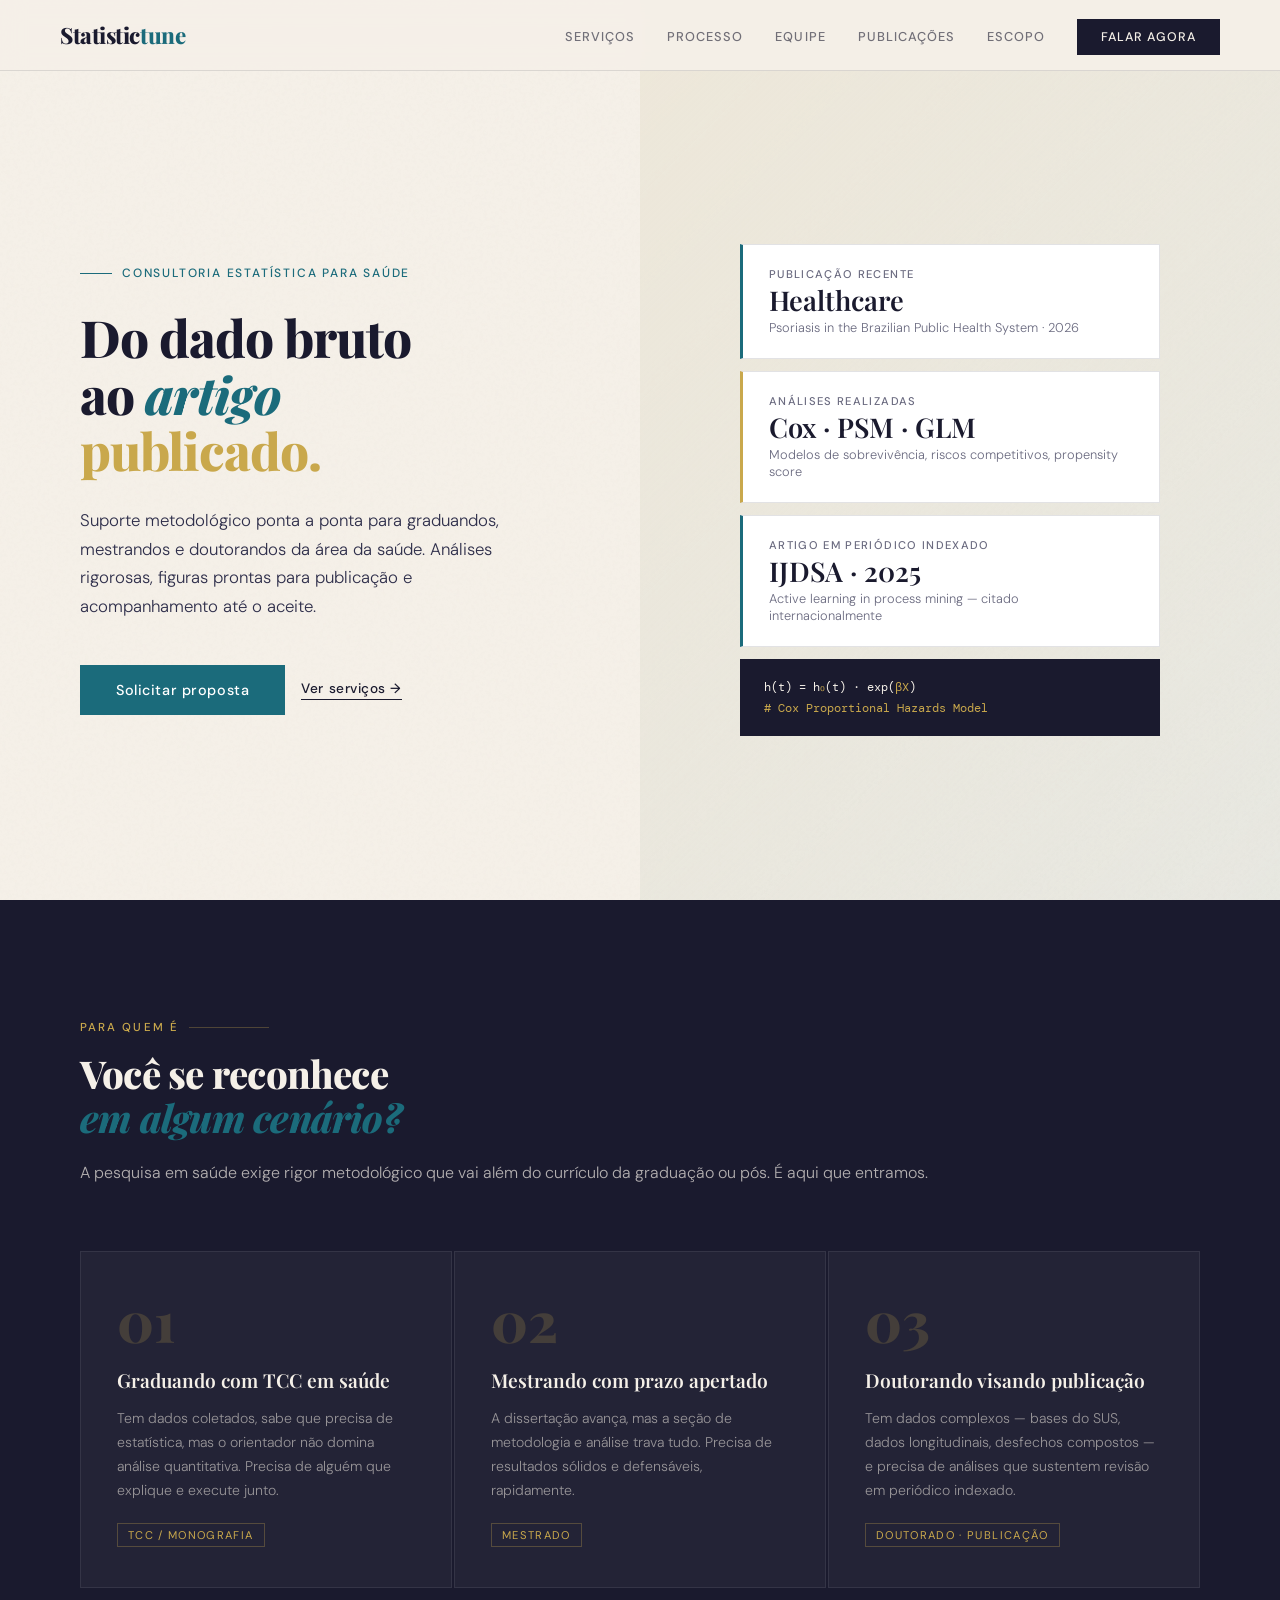
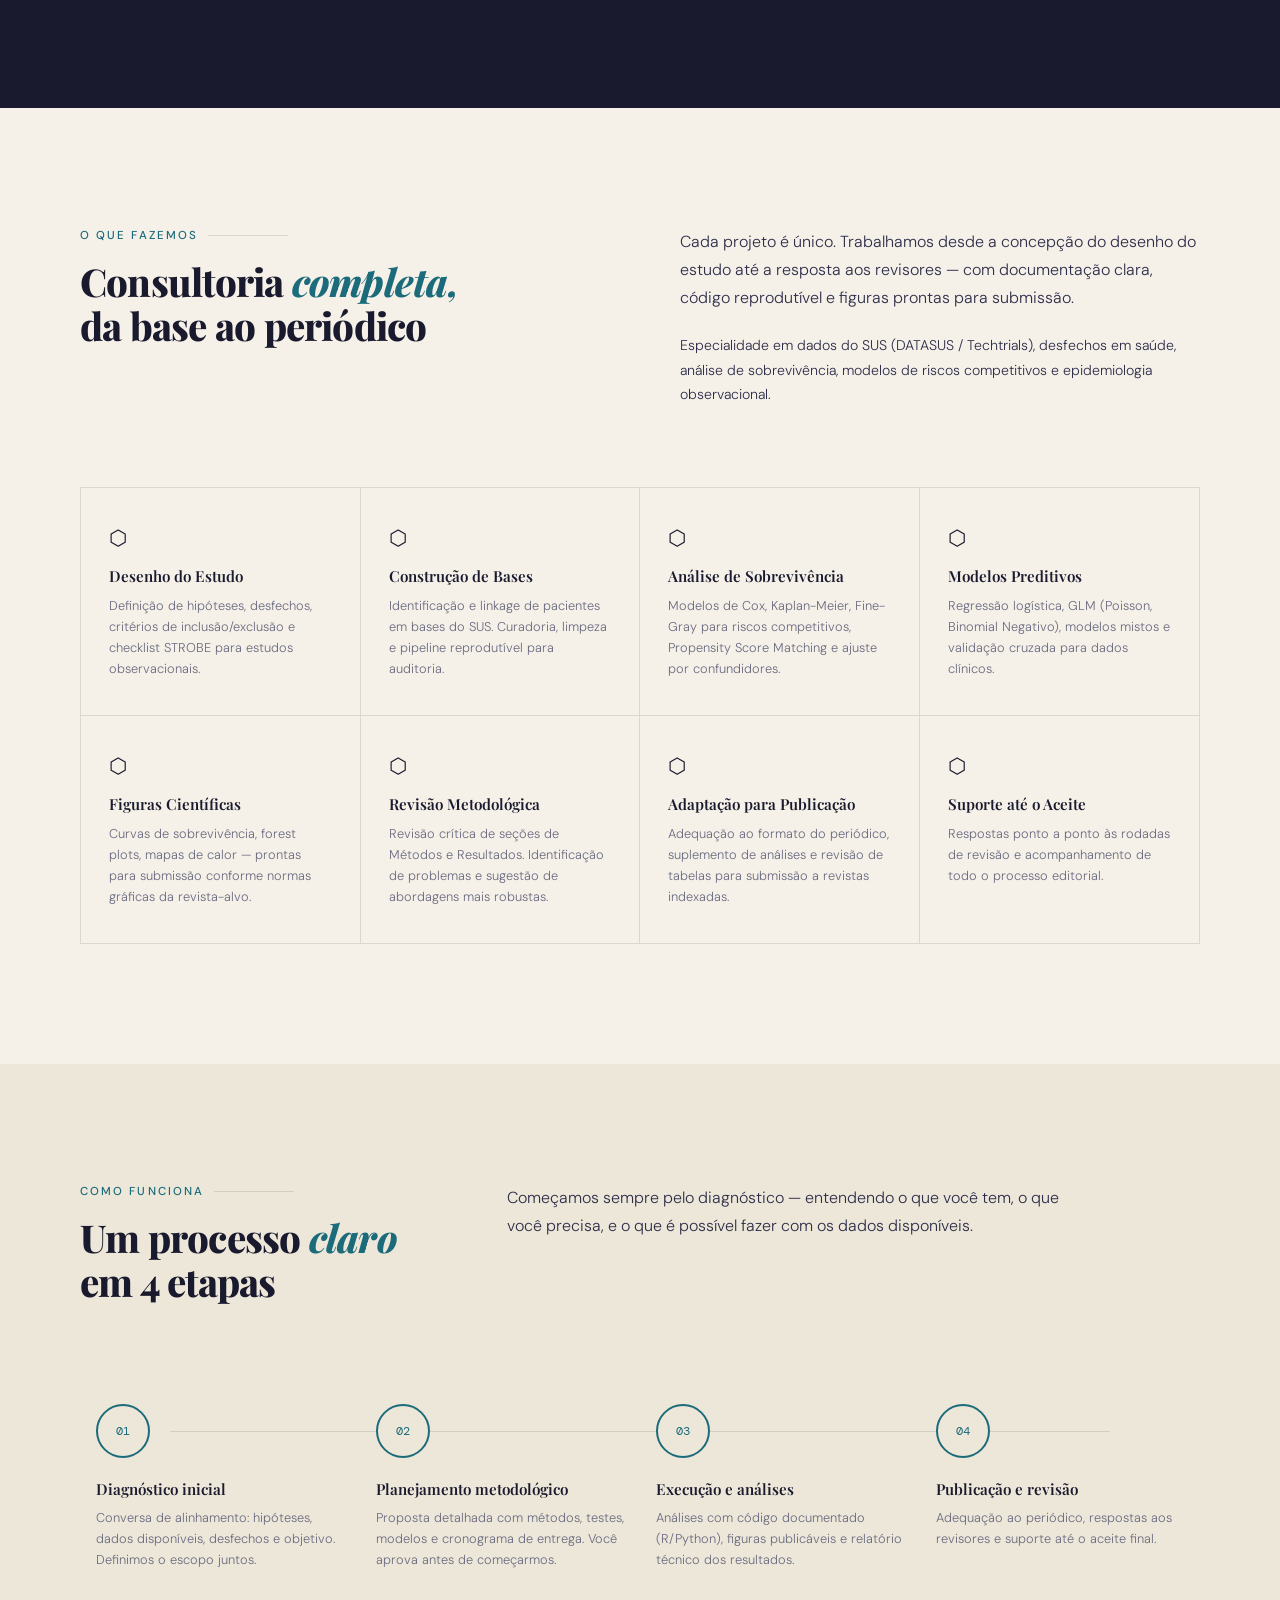
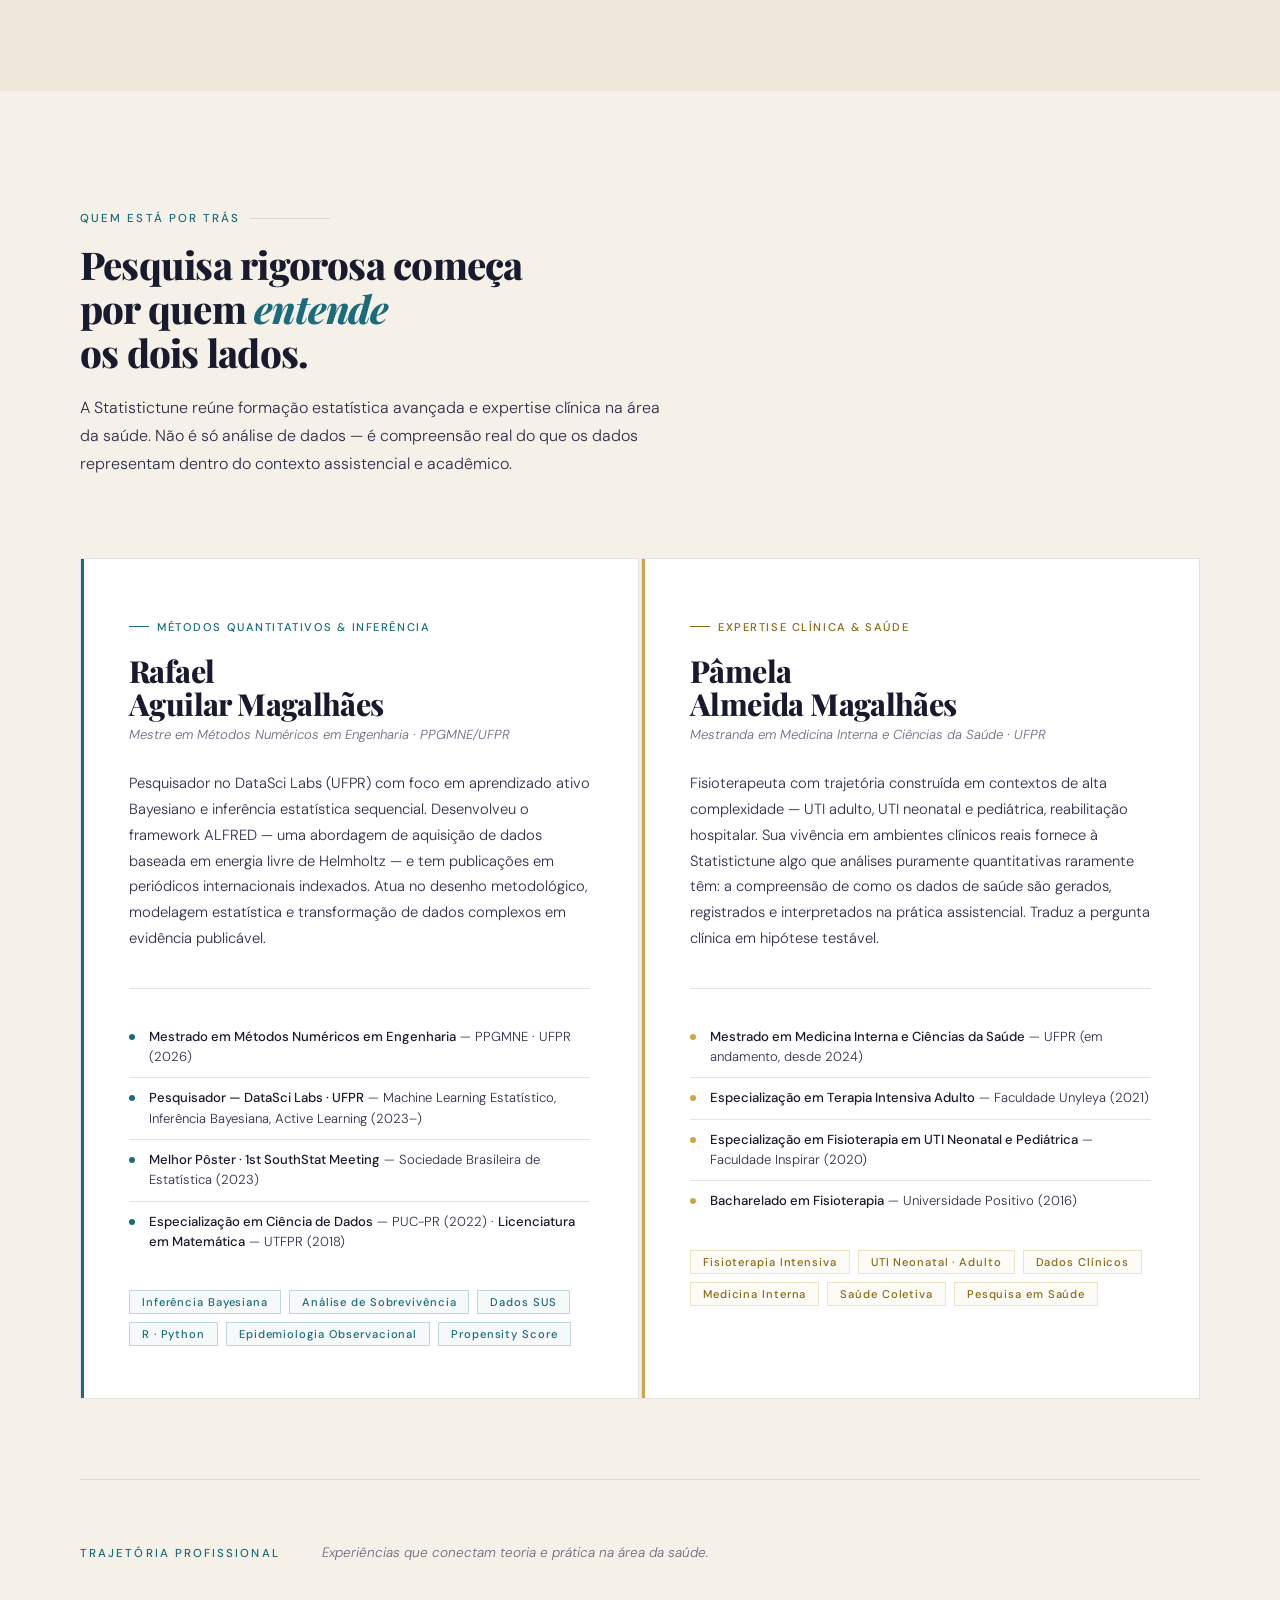
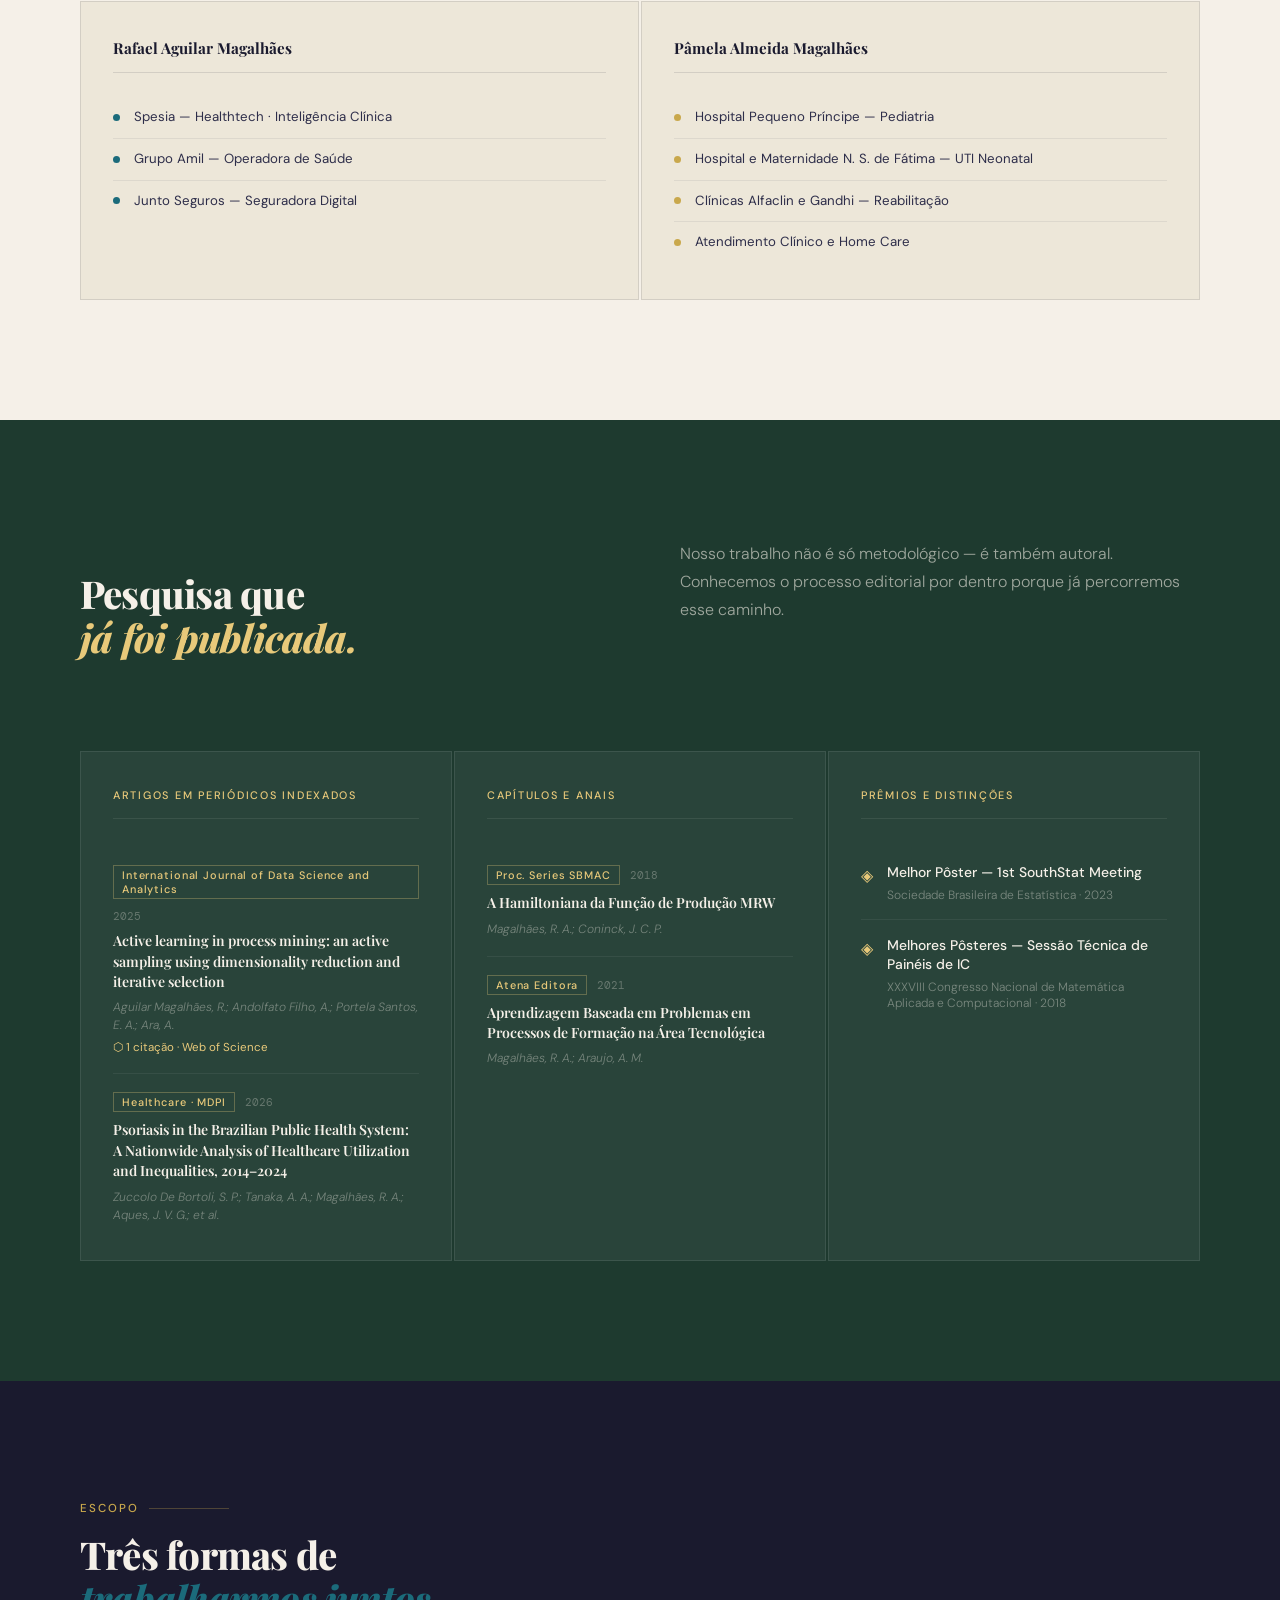
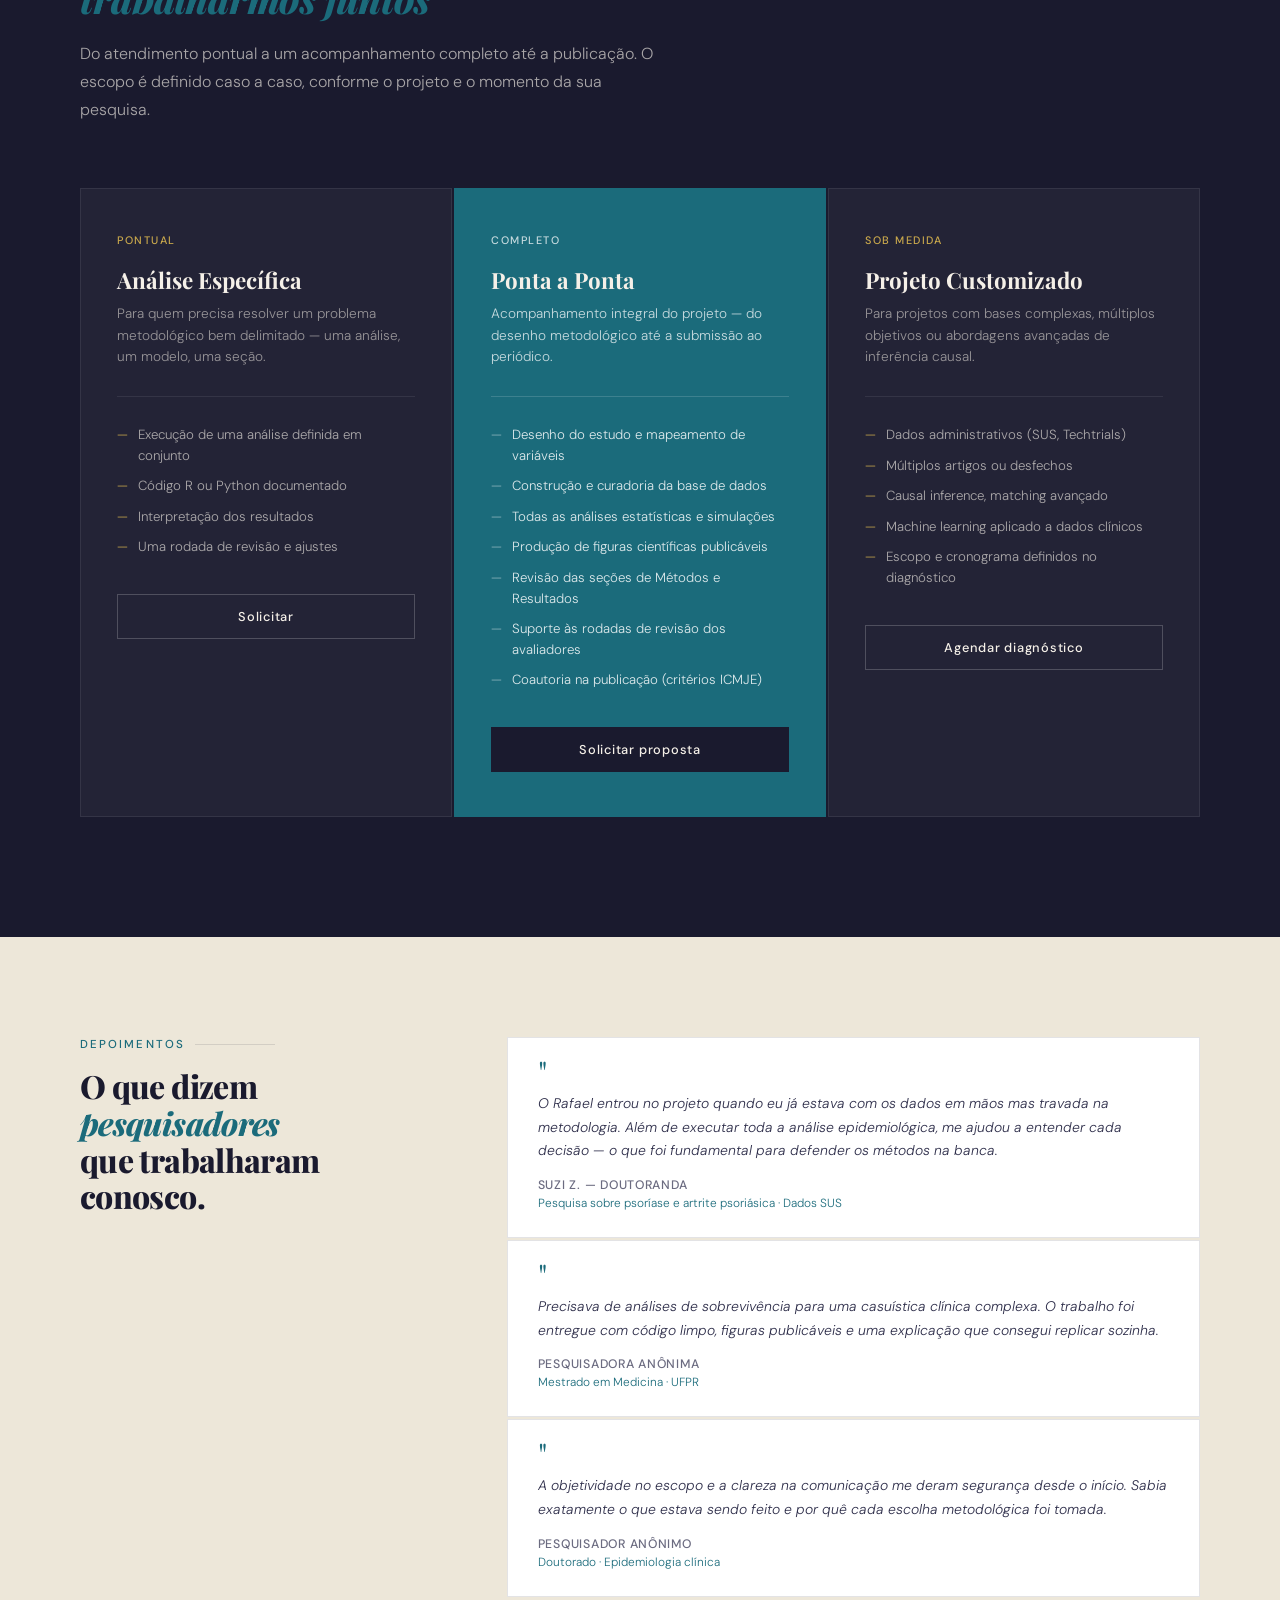
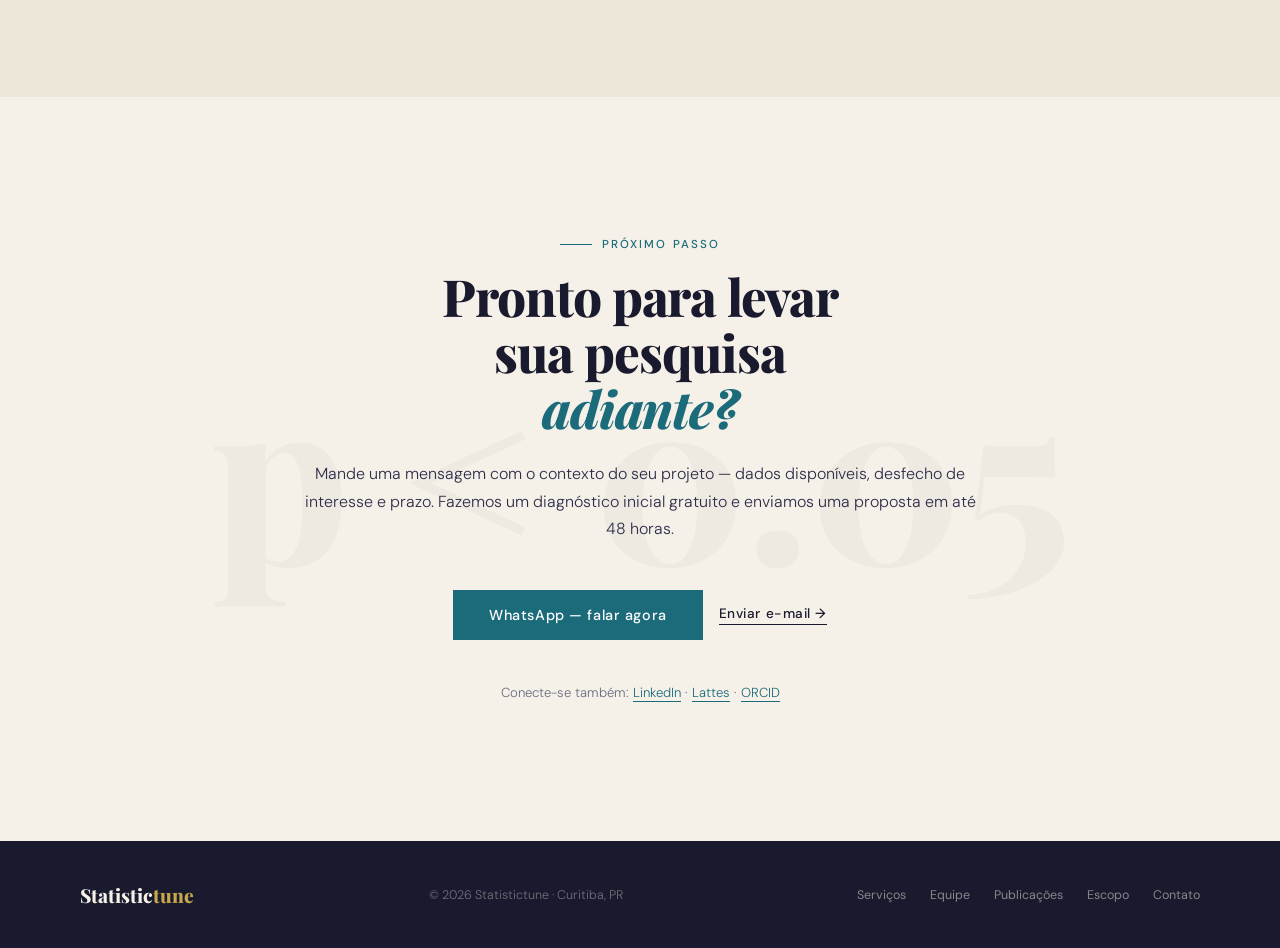
==== index.html @ c1d9eec4 "ajustes Google Analytics" ====
<!DOCTYPE html>
<html lang="pt-BR">
<head>
<meta charset="UTF-8">
<meta name="viewport" content="width=device-width, initial-scale=1.0">
<title>Statistictune — Consultoria Estatística para Pesquisa em Saúde</title>
<link rel="preconnect" href="https://fonts.googleapis.com">
<link href="https://fonts.googleapis.com/css2?family=Playfair+Display:ital,wght@0,400;0,600;0,800;1,400&family=DM+Sans:wght@300;400;500&family=DM+Mono:wght@400&display=swap" rel="stylesheet">

<!-- Google Analytics -->
<script async src="https://www.googletagmanager.com/gtag/js?id=G-VSWKF5XT2K"></script>
<script>
  window.dataLayer = window.dataLayer || [];
  function gtag(){dataLayer.push(arguments);}
  gtag('js', new Date());
  gtag('config', 'G-VSWKF5XT2K');
</script>

<!-- Meta Pixel (Facebook/Instagram Ads) -->
<!-- <script>
  !function(f,b,e,v,n,t,s){if(f.fbq)return;n=f.fbq=function(){n.callMethod?
  n.callMethod.apply(n,arguments):n.queue.push(arguments)};
  if(!f._fbq)f._fbq=n;n.push=n;n.loaded=!0;n.version='2.0';
  n.queue=[];t=b.createElement(e);t.async=!0;
  t.src=v;s=b.getElementsByTagName(e)[0];
  s.parentNode.insertBefore(t,s)}(window,document,'script',
  'https://connect.facebook.net/en_US/fbevents.js');
  fbq('init', 'SEU_PIXEL_ID');
  fbq('track', 'PageView');
</script> -->

<style>
  :root {
    --cream: #F5F0E8;
    --cream-dark: #EDE7D9;
    --ink: #1A1A2E;
    --ink-light: #2E2E4A;
    --gold: #C9A84C;
    --gold-light: #E8C97A;
    --teal: #1B6B7B;
    --teal-light: #2A8FA3;
    --sage: #2D5C4A;
    --text-muted: #6B6B80;
    --border: rgba(26,26,46,0.12);
    --border-light: rgba(26,26,46,0.07);
  }

  * { margin: 0; padding: 0; box-sizing: border-box; }
  html { scroll-behavior: smooth; }

  body {
    font-family: 'DM Sans', sans-serif;
    background: var(--cream);
    color: var(--ink);
    overflow-x: hidden;
  }

  body::before {
    content: '';
    position: fixed;
    inset: 0;
    background-image: url("data:image/svg+xml,%3Csvg viewBox='0 0 256 256' xmlns='http://www.w3.org/2000/svg'%3E%3Cfilter id='noise'%3E%3CfeTurbulence type='fractalNoise' baseFrequency='0.9' numOctaves='4' stitchTiles='stitch'/%3E%3C/filter%3E%3Crect width='100%25' height='100%25' filter='url(%23noise)' opacity='0.04'/%3E%3C/svg%3E");
    pointer-events: none;
    z-index: 0;
    opacity: 0.5;
  }

  /* ─── NAV ─── */
  nav {
    position: fixed;
    top: 0; left: 0; right: 0;
    z-index: 100;
    display: flex;
    align-items: center;
    justify-content: space-between;
    padding: 20px 60px;
    background: rgba(245,240,232,0.94);
    backdrop-filter: blur(12px);
    border-bottom: 1px solid var(--border);
    transition: padding 0.3s;
  }
  .nav-logo {
    font-family: 'Playfair Display', serif;
    font-size: 1.4rem;
    font-weight: 800;
    letter-spacing: -0.02em;
    color: var(--ink);
    text-decoration: none;
  }
  .nav-logo span { color: var(--teal); }
  .nav-links { display: flex; gap: 32px; list-style: none; }
  .nav-links a {
    font-size: 0.8rem;
    font-weight: 500;
    letter-spacing: 0.08em;
    text-transform: uppercase;
    color: var(--ink);
    text-decoration: none;
    opacity: 0.6;
    transition: opacity 0.2s;
  }
  .nav-links a:hover { opacity: 1; }
  .nav-cta {
    background: var(--ink);
    color: var(--cream) !important;
    opacity: 1 !important;
    padding: 10px 24px;
    font-size: 0.78rem !important;
    transition: background 0.2s !important;
  }
  .nav-cta:hover { background: var(--teal) !important; }

  /* ─── HERO ─── */
  .hero {
    min-height: 100vh;
    display: grid;
    grid-template-columns: 1fr 1fr;
    position: relative;
    padding-top: 80px;
  }
  .hero-bg-deco {
    position: absolute;
    top: 0; right: 0;
    width: 50%; height: 100%;
    background: linear-gradient(135deg, var(--cream-dark) 0%, rgba(27,107,123,0.06) 100%);
    z-index: 0;
    pointer-events: none;
  }
  .hero-left {
    display: flex;
    flex-direction: column;
    justify-content: center;
    padding: 80px 60px 80px 80px;
    position: relative;
    z-index: 1;
  }
  .hero-eyebrow {
    display: inline-flex;
    align-items: center;
    gap: 10px;
    font-size: 0.75rem;
    font-weight: 500;
    letter-spacing: 0.15em;
    text-transform: uppercase;
    color: var(--teal);
    margin-bottom: 28px;
    opacity: 0;
    animation: fadeUp 0.8s 0.2s ease forwards;
  }
  .hero-eyebrow::before { content: ''; display: block; width: 32px; height: 1px; background: var(--teal); }
  .hero-title {
    font-family: 'Playfair Display', serif;
    font-size: clamp(2.8rem, 4vw, 4.2rem);
    font-weight: 800;
    line-height: 1.1;
    letter-spacing: -0.02em;
    margin-bottom: 28px;
    opacity: 0;
    animation: fadeUp 0.8s 0.35s ease forwards;
  }
  .hero-title em { font-style: italic; color: var(--teal); }
  .hero-title .line-gold { color: var(--gold); }
  .hero-sub {
    font-size: 1.05rem;
    line-height: 1.7;
    color: var(--ink-light);
    max-width: 460px;
    margin-bottom: 44px;
    font-weight: 300;
    opacity: 0;
    animation: fadeUp 0.8s 0.5s ease forwards;
  }
  .hero-actions {
    display: flex;
    gap: 16px;
    align-items: center;
    opacity: 0;
    animation: fadeUp 0.8s 0.65s ease forwards;
  }
  .hero-right {
    position: relative;
    z-index: 1;
    display: flex;
    align-items: center;
    justify-content: center;
    padding: 100px 60px 100px 40px;
  }
  .hero-visual {
    width: 100%;
    max-width: 420px;
    display: flex;
    flex-direction: column;
    gap: 12px;
    opacity: 0;
    animation: fadeIn 1s 0.8s ease forwards;
  }
  .stat-card {
    background: white;
    border: 1px solid var(--border);
    border-left: 3px solid var(--teal);
    padding: 22px 26px;
    transition: transform 0.3s, box-shadow 0.3s;
  }
  .stat-card:hover { transform: translateX(5px); box-shadow: -3px 4px 16px rgba(0,0,0,0.06); }
  .stat-card-accent { border-left-color: var(--gold); }
  .card-label { font-size: 0.7rem; font-weight: 500; letter-spacing: 0.12em; text-transform: uppercase; color: var(--text-muted); margin-bottom: 6px; }
  .card-value { font-family: 'Playfair Display', serif; font-size: 1.7rem; font-weight: 600; color: var(--ink); line-height: 1; margin-bottom: 5px; }
  .card-desc { font-size: 0.8rem; color: var(--text-muted); font-weight: 300; }
  .formula-card {
    background: var(--ink);
    color: var(--cream);
    padding: 18px 24px;
    font-family: 'DM Mono', monospace;
    font-size: 0.75rem;
    line-height: 1.7;
  }
  .formula-card .fc-gold { color: var(--gold); }

  /* ─── BOTÕES ─── */
  .btn-primary {
    background: var(--teal);
    color: #fff;
    padding: 16px 36px;
    font-family: 'DM Sans', sans-serif;
    font-size: 0.9rem;
    font-weight: 500;
    letter-spacing: 0.04em;
    border: none;
    cursor: pointer;
    text-decoration: none;
    display: inline-block;
    transition: background 0.2s, transform 0.2s;
  }
  .btn-primary:hover { background: var(--ink); transform: translateY(-1px); }
  .btn-ghost {
    color: var(--ink);
    font-size: 0.85rem;
    font-weight: 500;
    text-decoration: none;
    letter-spacing: 0.04em;
    border-bottom: 1px solid var(--ink);
    padding-bottom: 2px;
    transition: color 0.2s, border-color 0.2s;
  }
  .btn-ghost:hover { color: var(--teal); border-color: var(--teal); }

  /* ─── SECTIONS BASE ─── */
  section { position: relative; z-index: 1; }

  .section-label {
    font-size: 0.72rem;
    font-weight: 500;
    letter-spacing: 0.18em;
    text-transform: uppercase;
    color: var(--teal);
    margin-bottom: 16px;
    display: flex;
    align-items: center;
    gap: 10px;
  }
  .section-label::after { content: ''; flex: 1; height: 1px; background: var(--border); max-width: 80px; }
  .section-title {
    font-family: 'Playfair Display', serif;
    font-size: clamp(2rem, 3vw, 3rem);
    font-weight: 800;
    line-height: 1.15;
    letter-spacing: -0.02em;
    margin-bottom: 20px;
  }
  .section-title em { font-style: italic; color: var(--teal); }
  .section-body { font-size: 1rem; line-height: 1.75; color: var(--ink-light); font-weight: 300; max-width: 580px; }

  /* ════════════════════════════════
     SEÇÃO 1 — PARA QUEM  (ink escuro)
  ════════════════════════════════ */
  .target-section {
    padding: 120px 80px;
    background: var(--ink);
    color: var(--cream);
  }
  .target-section .section-label { color: var(--gold); }
  .target-section .section-label::after { background: rgba(201,168,76,0.3); }
  .target-section .section-title { color: var(--cream); }
  .target-section .section-body { color: rgba(245,240,232,0.7); max-width: 100%; }
  .target-grid { display: grid; grid-template-columns: repeat(3, 1fr); gap: 2px; margin-top: 64px; }
  .target-card { background: rgba(255,255,255,0.04); border: 1px solid rgba(255,255,255,0.08); padding: 40px 36px; transition: background 0.3s; }
  .target-card:hover { background: rgba(255,255,255,0.08); }
  .tc-number { font-family: 'Playfair Display', serif; font-size: 3.5rem; font-weight: 800; color: rgba(201,168,76,0.2); line-height: 1; margin-bottom: 20px; }
  .tc-title { font-family: 'Playfair Display', serif; font-size: 1.2rem; font-weight: 600; color: var(--cream); margin-bottom: 14px; line-height: 1.3; }
  .tc-desc { font-size: 0.88rem; line-height: 1.7; color: rgba(245,240,232,0.55); font-weight: 300; }
  .tc-tag { display: inline-block; margin-top: 20px; font-size: 0.7rem; letter-spacing: 0.12em; text-transform: uppercase; color: var(--gold); border: 1px solid rgba(201,168,76,0.3); padding: 4px 10px; }

  /* ════════════════════════════════
     SEÇÃO 2 — SERVIÇOS  (cream claro)
  ════════════════════════════════ */
  .services-section { padding: 120px 80px; background: var(--cream); }
  .services-intro { display: grid; grid-template-columns: 1fr 1fr; gap: 80px; align-items: start; margin-bottom: 80px; }
  .services-grid { display: grid; grid-template-columns: repeat(4, 1fr); border: 1px solid var(--border); }
  .service-item { padding: 36px 28px; border-right: 1px solid var(--border); border-bottom: 1px solid var(--border); transition: background 0.3s; position: relative; overflow: hidden; }
  .service-item:hover { background: rgba(27,107,123,0.04); }
  .service-item:nth-child(4n) { border-right: none; }
  .service-item:nth-last-child(-n+4) { border-bottom: none; }
  .service-item::before { content: ''; position: absolute; top: 0; left: 0; width: 0; height: 2px; background: var(--teal); transition: width 0.4s ease; }
  .service-item:hover::before { width: 100%; }
  .si-icon { font-size: 1.3rem; margin-bottom: 16px; display: block; }
  .si-title { font-family: 'Playfair Display', serif; font-size: 0.95rem; font-weight: 600; margin-bottom: 8px; line-height: 1.3; }
  .si-desc { font-size: 0.8rem; line-height: 1.65; color: var(--text-muted); font-weight: 300; }

  /* ════════════════════════════════
     SEÇÃO 3 — PROCESSO  (cream-dark)
  ════════════════════════════════ */
  .process-section { padding: 120px 80px; background: var(--cream-dark); }
  .process-section .section-label { color: var(--teal); }
  .process-header { display: grid; grid-template-columns: 1fr 2fr; gap: 80px; align-items: start; margin-bottom: 80px; }
  .process-steps { display: grid; grid-template-columns: repeat(4, 1fr); position: relative; }
  .process-steps::before { content: ''; position: absolute; top: 27px; left: 8%; right: 8%; height: 1px; background: var(--border); }
  .process-step { position: relative; padding: 0 16px; z-index: 1; }
  .ps-dot { width: 54px; height: 54px; background: var(--cream-dark); border: 2px solid var(--teal); border-radius: 50%; display: flex; align-items: center; justify-content: center; font-family: 'DM Mono', monospace; font-size: 0.78rem; color: var(--teal); margin-bottom: 22px; }
  .ps-title { font-family: 'Playfair Display', serif; font-size: 0.95rem; font-weight: 600; margin-bottom: 8px; line-height: 1.3; }
  .ps-desc { font-size: 0.8rem; line-height: 1.65; color: var(--text-muted); font-weight: 300; }

  /* ════════════════════════════════
     SEÇÃO 4 — EQUIPE  (cream claro)
  ════════════════════════════════ */
  .team-section { padding: 120px 80px; background: var(--cream); }
  .team-intro { max-width: 640px; margin-bottom: 80px; }
  .team-grid { display: grid; grid-template-columns: 1fr 1fr; gap: 2px; }
  .team-card { background: white; border: 1px solid var(--border); padding: 52px 48px; position: relative; transition: box-shadow 0.3s; }
  .team-card:hover { box-shadow: 0 8px 40px rgba(26,26,46,0.07); }
  .team-card::before { content: ''; position: absolute; top: 0; left: 0; width: 3px; height: 100%; background: var(--teal); }
  .team-card.card-pamela::before { background: var(--gold); }
  .tc-role-badge { display: inline-flex; align-items: center; gap: 8px; font-size: 0.7rem; font-weight: 500; letter-spacing: 0.14em; text-transform: uppercase; color: var(--teal); margin-bottom: 20px; }
  .card-pamela .tc-role-badge { color: #8B6914; }
  .tc-role-badge::before { content: ''; display: block; width: 20px; height: 1px; background: currentColor; }
  .tc-name { font-family: 'Playfair Display', serif; font-size: 1.9rem; font-weight: 800; line-height: 1.1; letter-spacing: -0.02em; margin-bottom: 6px; }
  .tc-title-line { font-size: 0.82rem; color: var(--text-muted); font-weight: 300; margin-bottom: 28px; font-style: italic; }
  .tc-bio { font-size: 0.92rem; line-height: 1.75; color: var(--ink-light); font-weight: 300; margin-bottom: 36px; }
  .tc-credentials { display: flex; flex-direction: column; border-top: 1px solid var(--border); padding-top: 28px; margin-bottom: 28px; }
  .tcc-item { display: flex; gap: 14px; align-items: flex-start; padding: 10px 0; border-bottom: 1px solid var(--border); }
  .tcc-item:last-child { border-bottom: none; }
  .tcc-dot { width: 6px; height: 6px; border-radius: 50%; background: var(--teal); margin-top: 7px; flex-shrink: 0; }
  .card-pamela .tcc-dot { background: var(--gold); }
  .tcc-text { font-size: 0.82rem; line-height: 1.55; color: var(--ink-light); font-weight: 300; }
  .tcc-text strong { font-weight: 500; color: var(--ink); }
  .tc-tags { display: flex; flex-wrap: wrap; gap: 8px; }
  .tc-tag-item { font-size: 0.7rem; letter-spacing: 0.08em; font-weight: 500; color: var(--teal); border: 1px solid rgba(27,107,123,0.25); padding: 4px 12px; background: rgba(27,107,123,0.04); }
  .card-pamela .tc-tag-item { color: #8B6914; border-color: rgba(201,168,76,0.3); background: rgba(201,168,76,0.05); }

  /* trajetória */
  .traj-wrapper { margin-top: 80px; border-top: 1px solid var(--border); padding-top: 64px; }
  .traj-header { display: flex; align-items: baseline; gap: 32px; margin-bottom: 40px; flex-wrap: wrap; }
  .traj-sub { font-size: 0.85rem; color: var(--text-muted); font-weight: 300; font-style: italic; }
  .traj-grid { display: grid; grid-template-columns: 1fr 1fr; gap: 2px; }
  .traj-col { background: var(--cream-dark); border: 1px solid var(--border); padding: 36px 32px; }
  .traj-col-name { font-family: 'Playfair Display', serif; font-size: 0.95rem; font-weight: 700; color: var(--ink); margin-bottom: 24px; padding-bottom: 14px; border-bottom: 1px solid var(--border); }
  .traj-items { display: flex; flex-direction: column; }
  .traj-item { display: flex; align-items: center; gap: 14px; padding: 11px 0; border-bottom: 1px solid var(--border-light); }
  .traj-item:last-child { border-bottom: none; }
  .traj-dot { width: 7px; height: 7px; border-radius: 50%; flex-shrink: 0; }
  .traj-dot-teal { background: var(--teal); }
  .traj-dot-gold { background: var(--gold); }
  .traj-place { font-size: 0.83rem; font-weight: 400; color: var(--ink-light); line-height: 1.4; }

  /* ════════════════════════════════
     SEÇÃO 5 — PUBLICAÇÕES  (sage verde escuro)
  ════════════════════════════════ */
  .pub-section { padding: 120px 80px; background: #1E3A2F; color: var(--cream); }
  .pub-section .section-label { color: var(--gold-light); }
  .pub-section .section-label::after { background: rgba(232,201,122,0.25); }
  .pub-section .section-title { color: var(--cream); }
  .pub-section .section-title em { color: var(--gold-light); }
  .pub-section .section-body { color: rgba(245,240,232,0.6); }

  .pub-section-header { display: grid; grid-template-columns: 1fr 1fr; gap: 80px; align-items: start; margin-bottom: 72px; }

  .pub-block { display: grid; grid-template-columns: 1fr 1fr 1fr; gap: 2px; }

  .pub-group { background: rgba(255,255,255,0.05); border: 1px solid rgba(255,255,255,0.09); padding: 36px 32px; display: flex; flex-direction: column; }
  .pub-group-label { font-size: 0.68rem; font-weight: 500; letter-spacing: 0.16em; text-transform: uppercase; color: var(--gold-light); margin-bottom: 28px; padding-bottom: 16px; border-bottom: 1px solid rgba(255,255,255,0.08); }

  .pub-entry { padding: 18px 0; border-bottom: 1px solid rgba(255,255,255,0.06); }
  .pub-entry:last-child { border-bottom: none; padding-bottom: 0; }
  .pub-meta { display: flex; align-items: center; gap: 10px; margin-bottom: 8px; flex-wrap: wrap; }
  .pub-journal-tag { font-size: 0.68rem; font-weight: 500; letter-spacing: 0.08em; color: var(--gold-light); border: 1px solid rgba(232,201,122,0.3); padding: 2px 8px; }
  .pub-year { font-family: 'DM Mono', monospace; font-size: 0.7rem; color: rgba(245,240,232,0.3); }
  .pub-title { font-family: 'Playfair Display', serif; font-size: 0.88rem; font-weight: 600; color: var(--cream); line-height: 1.45; margin-bottom: 6px; }
  .pub-authors { font-size: 0.75rem; color: rgba(245,240,232,0.38); font-weight: 300; line-height: 1.5; font-style: italic; }
  .pub-note { font-size: 0.72rem; color: var(--gold-light); margin-top: 6px; }

  .award-entry { display: flex; gap: 14px; align-items: flex-start; padding: 16px 0; border-bottom: 1px solid rgba(255,255,255,0.06); }
  .award-entry:last-child { border-bottom: none; padding-bottom: 0; }
  .award-icon { color: var(--gold-light); font-size: 1rem; margin-top: 2px; flex-shrink: 0; }
  .award-title { font-size: 0.87rem; font-weight: 500; color: var(--cream); line-height: 1.4; margin-bottom: 4px; }
  .award-org { font-size: 0.75rem; color: rgba(245,240,232,0.4); font-weight: 300; }

  /* ════════════════════════════════
     SEÇÃO 6 — ESCOPO  (ink escuro)
  ════════════════════════════════ */
  .scope-section { padding: 120px 80px; background: var(--ink); color: var(--cream); }
  .scope-section .section-label { color: var(--gold); }
  .scope-section .section-label::after { background: rgba(201,168,76,0.3); }
  .scope-section .section-title { color: var(--cream); }
  .scope-section .section-body { color: rgba(245,240,232,0.65); }
  .scope-grid { display: grid; grid-template-columns: repeat(3, 1fr); gap: 2px; margin-top: 64px; }
  .scope-card { background: rgba(255,255,255,0.04); border: 1px solid rgba(255,255,255,0.08); padding: 44px 36px; transition: background 0.3s; }
  .scope-card:hover { background: rgba(255,255,255,0.08); }
  .scope-card.featured { background: var(--teal); border-color: var(--teal); }
  .scope-card.featured:hover { background: var(--teal-light); }
  .sc-badge { font-size: 0.68rem; letter-spacing: 0.14em; text-transform: uppercase; font-weight: 500; color: var(--gold); margin-bottom: 18px; }
  .scope-card.featured .sc-badge { color: rgba(255,255,255,0.75); }
  .sc-name { font-family: 'Playfair Display', serif; font-size: 1.4rem; font-weight: 700; color: var(--cream); margin-bottom: 8px; }
  .sc-desc { font-size: 0.85rem; color: rgba(245,240,232,0.55); font-weight: 300; line-height: 1.6; margin-bottom: 28px; padding-bottom: 28px; border-bottom: 1px solid rgba(255,255,255,0.08); }
  .scope-card.featured .sc-desc { color: rgba(255,255,255,0.75); border-color: rgba(255,255,255,0.15); }
  .sc-activities { list-style: none; display: flex; flex-direction: column; gap: 10px; margin-bottom: 36px; }
  .sc-activities li { font-size: 0.83rem; color: rgba(245,240,232,0.65); display: flex; align-items: flex-start; gap: 10px; font-weight: 300; line-height: 1.55; }
  .sc-activities li::before { content: '—'; color: var(--gold); flex-shrink: 0; }
  .scope-card.featured .sc-activities li { color: rgba(255,255,255,0.85); }
  .scope-card.featured .sc-activities li::before { color: rgba(255,255,255,0.5); }
  .btn-scope { display: block; text-align: center; padding: 13px 24px; font-size: 0.8rem; font-weight: 500; letter-spacing: 0.06em; text-decoration: none; border: 1px solid rgba(255,255,255,0.2); color: var(--cream); transition: background 0.2s, border-color 0.2s; }
  .btn-scope:hover { background: rgba(255,255,255,0.1); border-color: rgba(255,255,255,0.4); }
  .scope-card.featured .btn-scope { background: var(--ink); border-color: var(--ink); }
  .scope-card.featured .btn-scope:hover { background: var(--cream); color: var(--ink); }

  /* ════════════════════════════════
     SEÇÃO 7 — DEPOIMENTOS  (cream-dark)
  ════════════════════════════════ */
  .trust-section { padding: 100px 80px; background: var(--cream-dark); display: grid; grid-template-columns: 1fr 2fr; gap: 80px; align-items: start; }
  .trust-items { display: flex; flex-direction: column; gap: 2px; }
  .trust-item { background: white; border: 1px solid var(--border); padding: 26px 30px; transition: border-color 0.3s; }
  .trust-item:hover { border-color: var(--teal); }
  .ti-quote { font-family: 'Playfair Display', serif; font-size: 2rem; color: var(--teal); line-height: 0.5; margin-bottom: 12px; display: block; }
  .ti-text { font-size: 0.87rem; line-height: 1.7; color: var(--ink-light); font-style: italic; font-weight: 300; margin-bottom: 14px; }
  .ti-author { font-size: 0.77rem; font-weight: 500; letter-spacing: 0.06em; text-transform: uppercase; color: var(--text-muted); }
  .ti-role { display: block; font-weight: 300; letter-spacing: 0; text-transform: none; font-size: 0.74rem; margin-top: 2px; color: var(--teal); }

  /* ════════════════════════════════
     CTA FINAL  (cream)
  ════════════════════════════════ */
  .cta-section { padding: 140px 80px; text-align: center; position: relative; overflow: hidden; background: var(--cream); }
  .cta-section::before { content: 'p < 0.05'; position: absolute; font-family: 'Playfair Display', serif; font-size: 18vw; font-weight: 800; color: rgba(26,26,46,0.03); top: 50%; left: 50%; transform: translate(-50%, -50%); white-space: nowrap; pointer-events: none; }
  .cta-inner { position: relative; z-index: 1; max-width: 680px; margin: 0 auto; }
  .cta-inner .section-label { justify-content: center; }
  .cta-inner .section-label::after { display: none; }
  .cta-inner .section-label::before { content: ''; width: 32px; height: 1px; background: var(--teal); }
  .cta-title { font-family: 'Playfair Display', serif; font-size: clamp(2.5rem, 4vw, 3.8rem); font-weight: 800; line-height: 1.1; letter-spacing: -0.02em; margin-bottom: 24px; }
  .cta-title em { font-style: italic; color: var(--teal); }
  .cta-sub { font-size: 1rem; line-height: 1.7; color: var(--ink-light); font-weight: 300; margin-bottom: 48px; }
  .cta-buttons { display: flex; gap: 16px; justify-content: center; align-items: center; }
  .cta-contact { margin-top: 44px; font-size: 0.82rem; color: var(--text-muted); font-weight: 300; }
  .cta-contact a { color: var(--teal); text-decoration: none; border-bottom: 1px solid var(--teal); }

  /* ─── FOOTER ─── */
  footer { padding: 40px 80px; border-top: 1px solid var(--border); display: flex; justify-content: space-between; align-items: center; background: var(--ink); }
  .footer-logo { font-family: 'Playfair Display', serif; font-size: 1.2rem; font-weight: 800; color: var(--cream); text-decoration: none; }
  .footer-logo span { color: var(--gold); }
  .footer-copy { font-size: 0.78rem; color: rgba(245,240,232,0.4); font-weight: 300; }
  .footer-links { display: flex; gap: 24px; }
  .footer-links a { font-size: 0.78rem; color: rgba(245,240,232,0.5); text-decoration: none; transition: color 0.2s; }
  .footer-links a:hover { color: var(--gold); }

  /* ─── ANIMAÇÕES ─── */
  @keyframes fadeUp { from { opacity: 0; transform: translateY(20px); } to { opacity: 1; transform: translateY(0); } }
  @keyframes fadeIn { from { opacity: 0; } to { opacity: 1; } }
  .reveal { opacity: 0; transform: translateY(24px); transition: opacity 0.7s ease, transform 0.7s ease; }
  .reveal.visible { opacity: 1; transform: translateY(0); }

  /* ─── RESPONSIVO ─── */
  @media (max-width: 1100px) {
    nav { padding: 18px 40px; }
    .hero { grid-template-columns: 1fr; }
    .hero-right { display: none; }
    .hero-left { padding: 60px 40px; }
    .services-intro { grid-template-columns: 1fr; gap: 40px; }
    .services-grid { grid-template-columns: repeat(2, 1fr); }
    .target-grid, .scope-grid { grid-template-columns: 1fr; gap: 2px; }
    .team-grid, .traj-grid { grid-template-columns: 1fr; }
    .pub-block { grid-template-columns: 1fr; }
    .pub-section-header { grid-template-columns: 1fr; gap: 32px; }
    .process-steps { grid-template-columns: repeat(2, 1fr); gap: 40px; }
    .process-steps::before { display: none; }
    .trust-section { grid-template-columns: 1fr; }
    .process-header { grid-template-columns: 1fr; gap: 40px; }
    .target-section, .scope-section, .services-section, .process-section, .pub-section { padding: 80px 40px; }
    .team-section { padding: 80px 40px; }
    .cta-section { padding: 100px 40px; }
    footer { padding: 30px 40px; flex-direction: column; gap: 20px; text-align: center; }
    .traj-header { flex-direction: column; gap: 8px; }
  }
  @media (max-width: 700px) {
    nav { padding: 16px 20px; }
    .nav-links { display: none; }
    .hero-left { padding: 50px 20px; }
    .services-section, .target-section, .scope-section, .process-section, .team-section, .pub-section { padding: 60px 20px; }
    .trust-section { padding: 60px 20px; }
    .cta-section { padding: 80px 20px; }
    footer { padding: 24px 20px; }
    .services-grid { grid-template-columns: 1fr; }
    .process-steps { grid-template-columns: 1fr; }
    .cta-buttons { flex-direction: column; }
    .team-card { padding: 36px 28px; }
  }
</style>
</head>
<body>

<!-- NAV -->
<nav>
  <a href="#" class="nav-logo">Statistic<span>tune</span></a>
  <ul class="nav-links">
    <li><a href="#servicos">Serviços</a></li>
    <li><a href="#processo">Processo</a></li>
    <li><a href="#sobre">Equipe</a></li>
    <li><a href="#publicacoes">Publicações</a></li>
    <li><a href="#escopo">Escopo</a></li>
    <li><a href="#contato" class="nav-cta">Falar agora</a></li>
  </ul>
</nav>

<!-- HERO -->
<section class="hero">
  <div class="hero-bg-deco"></div>
  <div class="hero-left">
    <span class="hero-eyebrow">Consultoria Estatística para Saúde</span>
    <h1 class="hero-title">
      Do dado bruto<br>
      ao <em>artigo</em><br>
      <span class="line-gold">publicado.</span>
    </h1>
    <p class="hero-sub">
      Suporte metodológico ponta a ponta para graduandos, mestrandos e doutorandos da área da saúde. Análises rigorosas, figuras prontas para publicação e acompanhamento até o aceite.
    </p>
    <div class="hero-actions">
      <a href="#contato" class="btn-primary">Solicitar proposta</a>
      <a href="#servicos" class="btn-ghost">Ver serviços →</a>
    </div>
  </div>
  <div class="hero-right">
    <div class="hero-visual">
      <div class="stat-card">
        <div class="card-label">Publicação recente</div>
        <div class="card-value">Healthcare</div>
        <div class="card-desc">Psoriasis in the Brazilian Public Health System · 2026</div>
      </div>
      <div class="stat-card stat-card-accent">
        <div class="card-label">Análises realizadas</div>
        <div class="card-value">Cox · PSM · GLM</div>
        <div class="card-desc">Modelos de sobrevivência, riscos competitivos, propensity score</div>
      </div>
      <div class="stat-card">
        <div class="card-label">Artigo em periódico indexado</div>
        <div class="card-value">IJDSA · 2025</div>
        <div class="card-desc">Active learning in process mining — citado internacionalmente</div>
      </div>
      <div class="formula-card">
        h(t) = h<span class="fc-gold">₀</span>(t) · exp(<span class="fc-gold">βX</span>)<br>
        <span class="fc-gold"># Cox Proportional Hazards Model</span>
      </div>
    </div>
  </div>
</section>

<!-- 1. PARA QUEM — ink -->
<section class="target-section" id="para-quem">
  <div class="section-label reveal">Para quem é</div>
  <h2 class="section-title reveal">Você se reconhece<br><em>em algum cenário?</em></h2>
  <p class="section-body reveal">A pesquisa em saúde exige rigor metodológico que vai além do currículo da graduação ou pós. É aqui que entramos.</p>
  <div class="target-grid">
    <div class="target-card reveal">
      <div class="tc-number">01</div>
      <div class="tc-title">Graduando com TCC em saúde</div>
      <div class="tc-desc">Tem dados coletados, sabe que precisa de estatística, mas o orientador não domina análise quantitativa. Precisa de alguém que explique e execute junto.</div>
      <span class="tc-tag">TCC / Monografia</span>
    </div>
    <div class="target-card reveal">
      <div class="tc-number">02</div>
      <div class="tc-title">Mestrando com prazo apertado</div>
      <div class="tc-desc">A dissertação avança, mas a seção de metodologia e análise trava tudo. Precisa de resultados sólidos e defensáveis, rapidamente.</div>
      <span class="tc-tag">Mestrado</span>
    </div>
    <div class="target-card reveal">
      <div class="tc-number">03</div>
      <div class="tc-title">Doutorando visando publicação</div>
      <div class="tc-desc">Tem dados complexos — bases do SUS, dados longitudinais, desfechos compostos — e precisa de análises que sustentem revisão em periódico indexado.</div>
      <span class="tc-tag">Doutorado · Publicação</span>
    </div>
  </div>
</section>

<!-- 2. SERVIÇOS — cream -->
<section class="services-section" id="servicos">
  <div class="services-intro">
    <div>
      <div class="section-label reveal">O que fazemos</div>
      <h2 class="section-title reveal">Consultoria <em>completa,</em><br>da base ao periódico</h2>
    </div>
    <div>
      <p class="section-body reveal">Cada projeto é único. Trabalhamos desde a concepção do desenho do estudo até a resposta aos revisores — com documentação clara, código reprodutível e figuras prontas para submissão.</p>
      <br>
      <p class="section-body reveal" style="font-size:0.88rem;">Especialidade em dados do SUS (DATASUS / Techtrials), desfechos em saúde, análise de sobrevivência, modelos de riscos competitivos e epidemiologia observacional.</p>
    </div>
  </div>
  <div class="services-grid">
    <div class="service-item reveal"><span class="si-icon">⬡</span><div class="si-title">Desenho do Estudo</div><div class="si-desc">Definição de hipóteses, desfechos, critérios de inclusão/exclusão e checklist STROBE para estudos observacionais.</div></div>
    <div class="service-item reveal"><span class="si-icon">⬡</span><div class="si-title">Construção de Bases</div><div class="si-desc">Identificação e linkage de pacientes em bases do SUS. Curadoria, limpeza e pipeline reprodutível para auditoria.</div></div>
    <div class="service-item reveal"><span class="si-icon">⬡</span><div class="si-title">Análise de Sobrevivência</div><div class="si-desc">Modelos de Cox, Kaplan-Meier, Fine-Gray para riscos competitivos, Propensity Score Matching e ajuste por confundidores.</div></div>
    <div class="service-item reveal"><span class="si-icon">⬡</span><div class="si-title">Modelos Preditivos</div><div class="si-desc">Regressão logística, GLM (Poisson, Binomial Negativo), modelos mistos e validação cruzada para dados clínicos.</div></div>
    <div class="service-item reveal"><span class="si-icon">⬡</span><div class="si-title">Figuras Científicas</div><div class="si-desc">Curvas de sobrevivência, forest plots, mapas de calor — prontas para submissão conforme normas gráficas da revista-alvo.</div></div>
    <div class="service-item reveal"><span class="si-icon">⬡</span><div class="si-title">Revisão Metodológica</div><div class="si-desc">Revisão crítica de seções de Métodos e Resultados. Identificação de problemas e sugestão de abordagens mais robustas.</div></div>
    <div class="service-item reveal"><span class="si-icon">⬡</span><div class="si-title">Adaptação para Publicação</div><div class="si-desc">Adequação ao formato do periódico, suplemento de análises e revisão de tabelas para submissão a revistas indexadas.</div></div>
    <div class="service-item reveal"><span class="si-icon">⬡</span><div class="si-title">Suporte até o Aceite</div><div class="si-desc">Respostas ponto a ponto às rodadas de revisão e acompanhamento de todo o processo editorial.</div></div>
  </div>
</section>

<!-- 3. PROCESSO — cream-dark -->
<section class="process-section" id="processo">
  <div class="process-header">
    <div>
      <div class="section-label reveal">Como funciona</div>
      <h2 class="section-title reveal">Um processo <em>claro</em><br>em 4 etapas</h2>
    </div>
    <p class="section-body reveal">Começamos sempre pelo diagnóstico — entendendo o que você tem, o que você precisa, e o que é possível fazer com os dados disponíveis.</p>
  </div>
  <div class="process-steps">
    <div class="process-step reveal"><div class="ps-dot">01</div><div class="ps-title">Diagnóstico inicial</div><div class="ps-desc">Conversa de alinhamento: hipóteses, dados disponíveis, desfechos e objetivo. Definimos o escopo juntos.</div></div>
    <div class="process-step reveal"><div class="ps-dot">02</div><div class="ps-title">Planejamento metodológico</div><div class="ps-desc">Proposta detalhada com métodos, testes, modelos e cronograma de entrega. Você aprova antes de começarmos.</div></div>
    <div class="process-step reveal"><div class="ps-dot">03</div><div class="ps-title">Execução e análises</div><div class="ps-desc">Análises com código documentado (R/Python), figuras publicáveis e relatório técnico dos resultados.</div></div>
    <div class="process-step reveal"><div class="ps-dot">04</div><div class="ps-title">Publicação e revisão</div><div class="ps-desc">Adequação ao periódico, respostas aos revisores e suporte até o aceite final.</div></div>
  </div>
</section>

<!-- 4. EQUIPE — cream -->
<section class="team-section" id="sobre">
  <div class="team-intro">
    <div class="section-label reveal">Quem está por trás</div>
    <h2 class="section-title reveal">Pesquisa rigorosa começa<br>por quem <em>entende</em><br>os dois lados.</h2>
    <p class="section-body reveal">A Statistictune reúne formação estatística avançada e expertise clínica na área da saúde. Não é só análise de dados — é compreensão real do que os dados representam dentro do contexto assistencial e acadêmico.</p>
  </div>

  <div class="team-grid">
    <div class="team-card reveal">
      <div class="tc-role-badge">Métodos Quantitativos & Inferência</div>
      <div class="tc-name">Rafael<br>Aguilar Magalhães</div>
      <div class="tc-title-line">Mestre em Métodos Numéricos em Engenharia · PPGMNE/UFPR</div>
      <p class="tc-bio">Pesquisador no DataSci Labs (UFPR) com foco em aprendizado ativo Bayesiano e inferência estatística sequencial. Desenvolveu o framework ALFRED — uma abordagem de aquisição de dados baseada em energia livre de Helmholtz — e tem publicações em periódicos internacionais indexados. Atua no desenho metodológico, modelagem estatística e transformação de dados complexos em evidência publicável.</p>
      <div class="tc-credentials">
        <div class="tcc-item"><div class="tcc-dot"></div><div class="tcc-text"><strong>Mestrado em Métodos Numéricos em Engenharia</strong> — PPGMNE · UFPR (2026)</div></div>
        <div class="tcc-item"><div class="tcc-dot"></div><div class="tcc-text"><strong>Pesquisador — DataSci Labs · UFPR</strong> — Machine Learning Estatístico, Inferência Bayesiana, Active Learning (2023–)</div></div>
        <div class="tcc-item"><div class="tcc-dot"></div><div class="tcc-text"><strong>Melhor Pôster · 1st SouthStat Meeting</strong> — Sociedade Brasileira de Estatística (2023)</div></div>
        <div class="tcc-item"><div class="tcc-dot"></div><div class="tcc-text"><strong>Especialização em Ciência de Dados</strong> — PUC-PR (2022) · <strong>Licenciatura em Matemática</strong> — UTFPR (2018)</div></div>
      </div>
      <div class="tc-tags">
        <span class="tc-tag-item">Inferência Bayesiana</span>
        <span class="tc-tag-item">Análise de Sobrevivência</span>
        <span class="tc-tag-item">Dados SUS</span>
        <span class="tc-tag-item">R · Python</span>
        <span class="tc-tag-item">Epidemiologia Observacional</span>
        <span class="tc-tag-item">Propensity Score</span>
      </div>
    </div>

    <div class="team-card card-pamela reveal">
      <div class="tc-role-badge">Expertise Clínica & Saúde</div>
      <div class="tc-name">Pâmela<br>Almeida Magalhães</div>
      <div class="tc-title-line">Mestranda em Medicina Interna e Ciências da Saúde · UFPR</div>
      <p class="tc-bio">Fisioterapeuta com trajetória construída em contextos de alta complexidade — UTI adulto, UTI neonatal e pediátrica, reabilitação hospitalar. Sua vivência em ambientes clínicos reais fornece à Statistictune algo que análises puramente quantitativas raramente têm: a compreensão de como os dados de saúde são gerados, registrados e interpretados na prática assistencial. Traduz a pergunta clínica em hipótese testável.</p>
      <div class="tc-credentials">
        <div class="tcc-item"><div class="tcc-dot"></div><div class="tcc-text"><strong>Mestrado em Medicina Interna e Ciências da Saúde</strong> — UFPR (em andamento, desde 2024)</div></div>
        <div class="tcc-item"><div class="tcc-dot"></div><div class="tcc-text"><strong>Especialização em Terapia Intensiva Adulto</strong> — Faculdade Unyleya (2021)</div></div>
        <div class="tcc-item"><div class="tcc-dot"></div><div class="tcc-text"><strong>Especialização em Fisioterapia em UTI Neonatal e Pediátrica</strong> — Faculdade Inspirar (2020)</div></div>
        <div class="tcc-item"><div class="tcc-dot"></div><div class="tcc-text"><strong>Bacharelado em Fisioterapia</strong> — Universidade Positivo (2016)</div></div>
      </div>
      <div class="tc-tags">
        <span class="tc-tag-item">Fisioterapia Intensiva</span>
        <span class="tc-tag-item">UTI Neonatal · Adulto</span>
        <span class="tc-tag-item">Dados Clínicos</span>
        <span class="tc-tag-item">Medicina Interna</span>
        <span class="tc-tag-item">Saúde Coletiva</span>
        <span class="tc-tag-item">Pesquisa em Saúde</span>
      </div>
    </div>
  </div>

  <div class="traj-wrapper reveal">
    <div class="traj-header">
      <div class="section-label" style="margin-bottom:0;">Trajetória profissional</div>
      <p class="traj-sub">Experiências que conectam teoria e prática na área da saúde.</p>
    </div>
    <div class="traj-grid">
      <div class="traj-col">
        <div class="traj-col-name">Rafael Aguilar Magalhães</div>
        <div class="traj-items">
          <div class="traj-item"><div class="traj-dot traj-dot-teal"></div><div class="traj-place">Spesia — Healthtech · Inteligência Clínica</div></div>
          <div class="traj-item"><div class="traj-dot traj-dot-teal"></div><div class="traj-place">Grupo Amil — Operadora de Saúde</div></div>
          <div class="traj-item"><div class="traj-dot traj-dot-teal"></div><div class="traj-place">Junto Seguros — Seguradora Digital</div></div>
        </div>
      </div>
      <div class="traj-col">
        <div class="traj-col-name">Pâmela Almeida Magalhães</div>
        <div class="traj-items">
          <div class="traj-item"><div class="traj-dot traj-dot-gold"></div><div class="traj-place">Hospital Pequeno Príncipe — Pediatria</div></div>
          <div class="traj-item"><div class="traj-dot traj-dot-gold"></div><div class="traj-place">Hospital e Maternidade N. S. de Fátima — UTI Neonatal</div></div>
          <div class="traj-item"><div class="traj-dot traj-dot-gold"></div><div class="traj-place">Clínicas Alfaclin e Gandhi — Reabilitação</div></div>
          <div class="traj-item"><div class="traj-dot traj-dot-gold"></div><div class="traj-place">Atendimento Clínico e Home Care</div></div>
        </div>
      </div>
    </div>
  </div>
</section>

<!-- 5. PUBLICAÇÕES — verde escuro -->
<section class="pub-section" id="publicacoes">
  <div class="pub-section-header">
    <div>
      <div class="section-label reveal">Produção científica</div>
      <h2 class="section-title reveal">Pesquisa que<br><em>já foi publicada.</em></h2>
    </div>
    <p class="section-body reveal">Nosso trabalho não é só metodológico — é também autoral. Conhecemos o processo editorial por dentro porque já percorremos esse caminho.</p>
  </div>

  <div class="pub-block reveal">
    <div class="pub-group">
      <div class="pub-group-label">Artigos em periódicos indexados</div>
      <div class="pub-entry">
        <div class="pub-meta"><span class="pub-journal-tag">International Journal of Data Science and Analytics</span><span class="pub-year">2025</span></div>
        <div class="pub-title">Active learning in process mining: an active sampling using dimensionality reduction and iterative selection</div>
        <div class="pub-authors">Aguilar Magalhães, R.; Andolfato Filho, A.; Portela Santos, E. A.; Ara, A.</div>
        <div class="pub-note">⬡ 1 citação · Web of Science</div>
      </div>
      <div class="pub-entry">
        <div class="pub-meta"><span class="pub-journal-tag">Healthcare · MDPI</span><span class="pub-year">2026</span></div>
        <div class="pub-title">Psoriasis in the Brazilian Public Health System: A Nationwide Analysis of Healthcare Utilization and Inequalities, 2014–2024</div>
        <div class="pub-authors">Zuccolo De Bortoli, S. P.; Tanaka, A. A.; Magalhães, R. A.; Aques, J. V. G.; et al.</div>
      </div>
    </div>

    <div class="pub-group">
      <div class="pub-group-label">Capítulos e anais</div>
      <div class="pub-entry">
        <div class="pub-meta"><span class="pub-journal-tag">Proc. Series SBMAC</span><span class="pub-year">2018</span></div>
        <div class="pub-title">A Hamiltoniana da Função de Produção MRW</div>
        <div class="pub-authors">Magalhães, R. A.; Coninck, J. C. P.</div>
      </div>
      <div class="pub-entry">
        <div class="pub-meta"><span class="pub-journal-tag">Atena Editora</span><span class="pub-year">2021</span></div>
        <div class="pub-title">Aprendizagem Baseada em Problemas em Processos de Formação na Área Tecnológica</div>
        <div class="pub-authors">Magalhães, R. A.; Araujo, A. M.</div>
      </div>
    </div>

    <div class="pub-group">
      <div class="pub-group-label">Prêmios e distinções</div>
      <div class="award-entry">
        <div class="award-icon">◈</div>
        <div class="award-content">
          <div class="award-title">Melhor Pôster — 1st SouthStat Meeting</div>
          <div class="award-org">Sociedade Brasileira de Estatística · 2023</div>
        </div>
      </div>
      <div class="award-entry">
        <div class="award-icon">◈</div>
        <div class="award-content">
          <div class="award-title">Melhores Pôsteres — Sessão Técnica de Painéis de IC</div>
          <div class="award-org">XXXVIII Congresso Nacional de Matemática Aplicada e Computacional · 2018</div>
        </div>
      </div>
    </div>
  </div>
</section>

<!-- 6. ESCOPO — ink -->
<section class="scope-section" id="escopo">
  <div class="section-label reveal">Escopo</div>
  <h2 class="section-title reveal">Três formas de<br><em>trabalharmos juntos</em></h2>
  <p class="section-body reveal">Do atendimento pontual a um acompanhamento completo até a publicação. O escopo é definido caso a caso, conforme o projeto e o momento da sua pesquisa.</p>
  <div class="scope-grid">
    <div class="scope-card reveal">
      <div class="sc-badge">Pontual</div>
      <div class="sc-name">Análise Específica</div>
      <div class="sc-desc">Para quem precisa resolver um problema metodológico bem delimitado — uma análise, um modelo, uma seção.</div>
      <ul class="sc-activities">
        <li>Execução de uma análise definida em conjunto</li>
        <li>Código R ou Python documentado</li>
        <li>Interpretação dos resultados</li>
        <li>Uma rodada de revisão e ajustes</li>
      </ul>
      <a href="#contato" class="btn-scope">Solicitar</a>
    </div>
    <div class="scope-card featured reveal">
      <div class="sc-badge">Completo</div>
      <div class="sc-name">Ponta a Ponta</div>
      <div class="sc-desc">Acompanhamento integral do projeto — do desenho metodológico até a submissão ao periódico.</div>
      <ul class="sc-activities">
        <li>Desenho do estudo e mapeamento de variáveis</li>
        <li>Construção e curadoria da base de dados</li>
        <li>Todas as análises estatísticas e simulações</li>
        <li>Produção de figuras científicas publicáveis</li>
        <li>Revisão das seções de Métodos e Resultados</li>
        <li>Suporte às rodadas de revisão dos avaliadores</li>
        <li>Coautoria na publicação (critérios ICMJE)</li>
      </ul>
      <a href="#contato" class="btn-scope">Solicitar proposta</a>
    </div>
    <div class="scope-card reveal">
      <div class="sc-badge">Sob Medida</div>
      <div class="sc-name">Projeto Customizado</div>
      <div class="sc-desc">Para projetos com bases complexas, múltiplos objetivos ou abordagens avançadas de inferência causal.</div>
      <ul class="sc-activities">
        <li>Dados administrativos (SUS, Techtrials)</li>
        <li>Múltiplos artigos ou desfechos</li>
        <li>Causal inference, matching avançado</li>
        <li>Machine learning aplicado a dados clínicos</li>
        <li>Escopo e cronograma definidos no diagnóstico</li>
      </ul>
      <a href="#contato" class="btn-scope">Agendar diagnóstico</a>
    </div>
  </div>
</section>

<!-- 7. DEPOIMENTOS — cream-dark -->
<section class="trust-section">
  <div>
    <div class="section-label reveal">Depoimentos</div>
    <h2 class="section-title reveal" style="font-size: 2rem;">O que dizem<br><em>pesquisadores</em><br>que trabalharam<br>conosco.</h2>
  </div>
  <div class="trust-items">
    <div class="trust-item reveal">
      <span class="ti-quote">"</span>
      <p class="ti-text">O Rafael entrou no projeto quando eu já estava com os dados em mãos mas travada na metodologia. Além de executar toda a análise epidemiológica, me ajudou a entender cada decisão — o que foi fundamental para defender os métodos na banca.</p>
      <div class="ti-author">Suzi Z. — Doutoranda<span class="ti-role">Pesquisa sobre psoríase e artrite psoriásica · Dados SUS</span></div>
    </div>
    <div class="trust-item reveal">
      <span class="ti-quote">"</span>
      <p class="ti-text">Precisava de análises de sobrevivência para uma casuística clínica complexa. O trabalho foi entregue com código limpo, figuras publicáveis e uma explicação que consegui replicar sozinha.</p>
      <div class="ti-author">Pesquisadora anônima<span class="ti-role">Mestrado em Medicina · UFPR</span></div>
    </div>
    <div class="trust-item reveal">
      <span class="ti-quote">"</span>
      <p class="ti-text">A objetividade no escopo e a clareza na comunicação me deram segurança desde o início. Sabia exatamente o que estava sendo feito e por quê cada escolha metodológica foi tomada.</p>
      <div class="ti-author">Pesquisador anônimo<span class="ti-role">Doutorado · Epidemiologia clínica</span></div>
    </div>
  </div>
</section>

<!-- CTA FINAL -->
<section class="cta-section" id="contato">
  <div class="cta-inner">
    <div class="section-label reveal">Próximo passo</div>
    <h2 class="cta-title reveal">Pronto para levar<br>sua pesquisa<br><em>adiante?</em></h2>
    <p class="cta-sub reveal">Mande uma mensagem com o contexto do seu projeto — dados disponíveis, desfecho de interesse e prazo. Fazemos um diagnóstico inicial gratuito e enviamos uma proposta em até 48 horas.</p>
    <div class="cta-buttons reveal">
      <a href="https://wa.me/5541998194868?text=Olá%20Rafael,%20gostaria%20de%20saber%20mais%20sobre%20a%20consultoria%20estatística%20para%20minha%20pesquisa." class="btn-primary" target="_blank">WhatsApp — falar agora</a>
      <a href="mailto:aguilarafa2010@gmail.com" class="btn-ghost">Enviar e-mail →</a>
    </div>
    <p class="cta-contact reveal">
      Conecte-se também:
      <a href="https://www.linkedin.com/in/rafael-aguilar-magalhães-66725914b" target="_blank">LinkedIn</a> ·
      <a href="http://lattes.cnpq.br/9755474269763635" target="_blank">Lattes</a> ·
      <a href="https://orcid.org/0009-0004-8136-5307" target="_blank">ORCID</a>
    </p>
  </div>
</section>

<!-- FOOTER -->
<footer>
  <a href="#" class="footer-logo">Statistic<span>tune</span></a>
  <p class="footer-copy">© 2026 Statistictune · Curitiba, PR</p>
  <div class="footer-links">
    <a href="#servicos">Serviços</a>
    <a href="#sobre">Equipe</a>
    <a href="#publicacoes">Publicações</a>
    <a href="#escopo">Escopo</a>
    <a href="#contato">Contato</a>
  </div>
</footer>

<script>
  const reveals = document.querySelectorAll('.reveal');
  const observer = new IntersectionObserver((entries) => {
    entries.forEach((entry) => {
      if (entry.isIntersecting) {
        const siblings = [...entry.target.parentElement.querySelectorAll('.reveal:not(.visible)')];
        const idx = siblings.indexOf(entry.target);
        setTimeout(() => entry.target.classList.add('visible'), idx * 80);
        observer.unobserve(entry.target);
      }
    });
  }, { threshold: 0.1, rootMargin: '0px 0px -40px 0px' });
  reveals.forEach(el => observer.observe(el));

  window.addEventListener('scroll', () => {
    const nav = document.querySelector('nav');
    nav.style.padding = window.scrollY > 60 ? '14px 60px' : '20px 60px';
  });
</script>
</body>
</html>
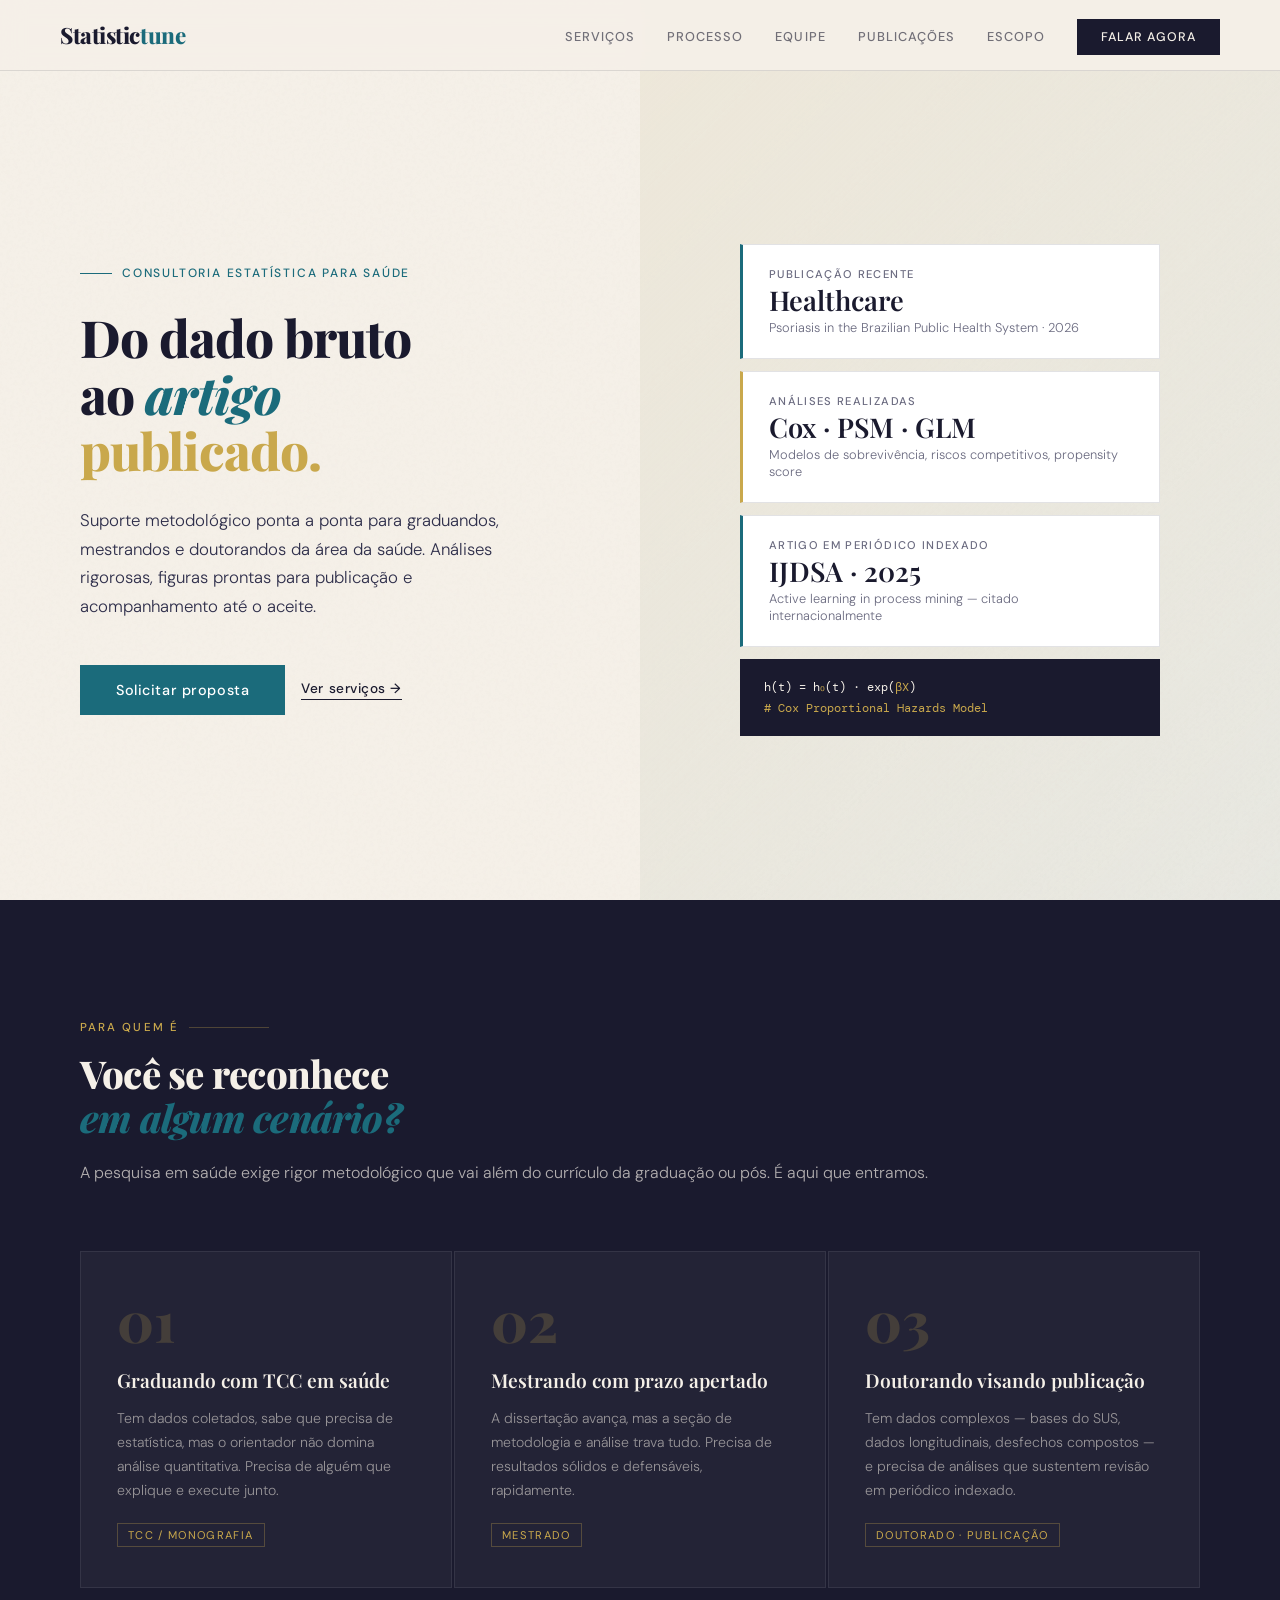
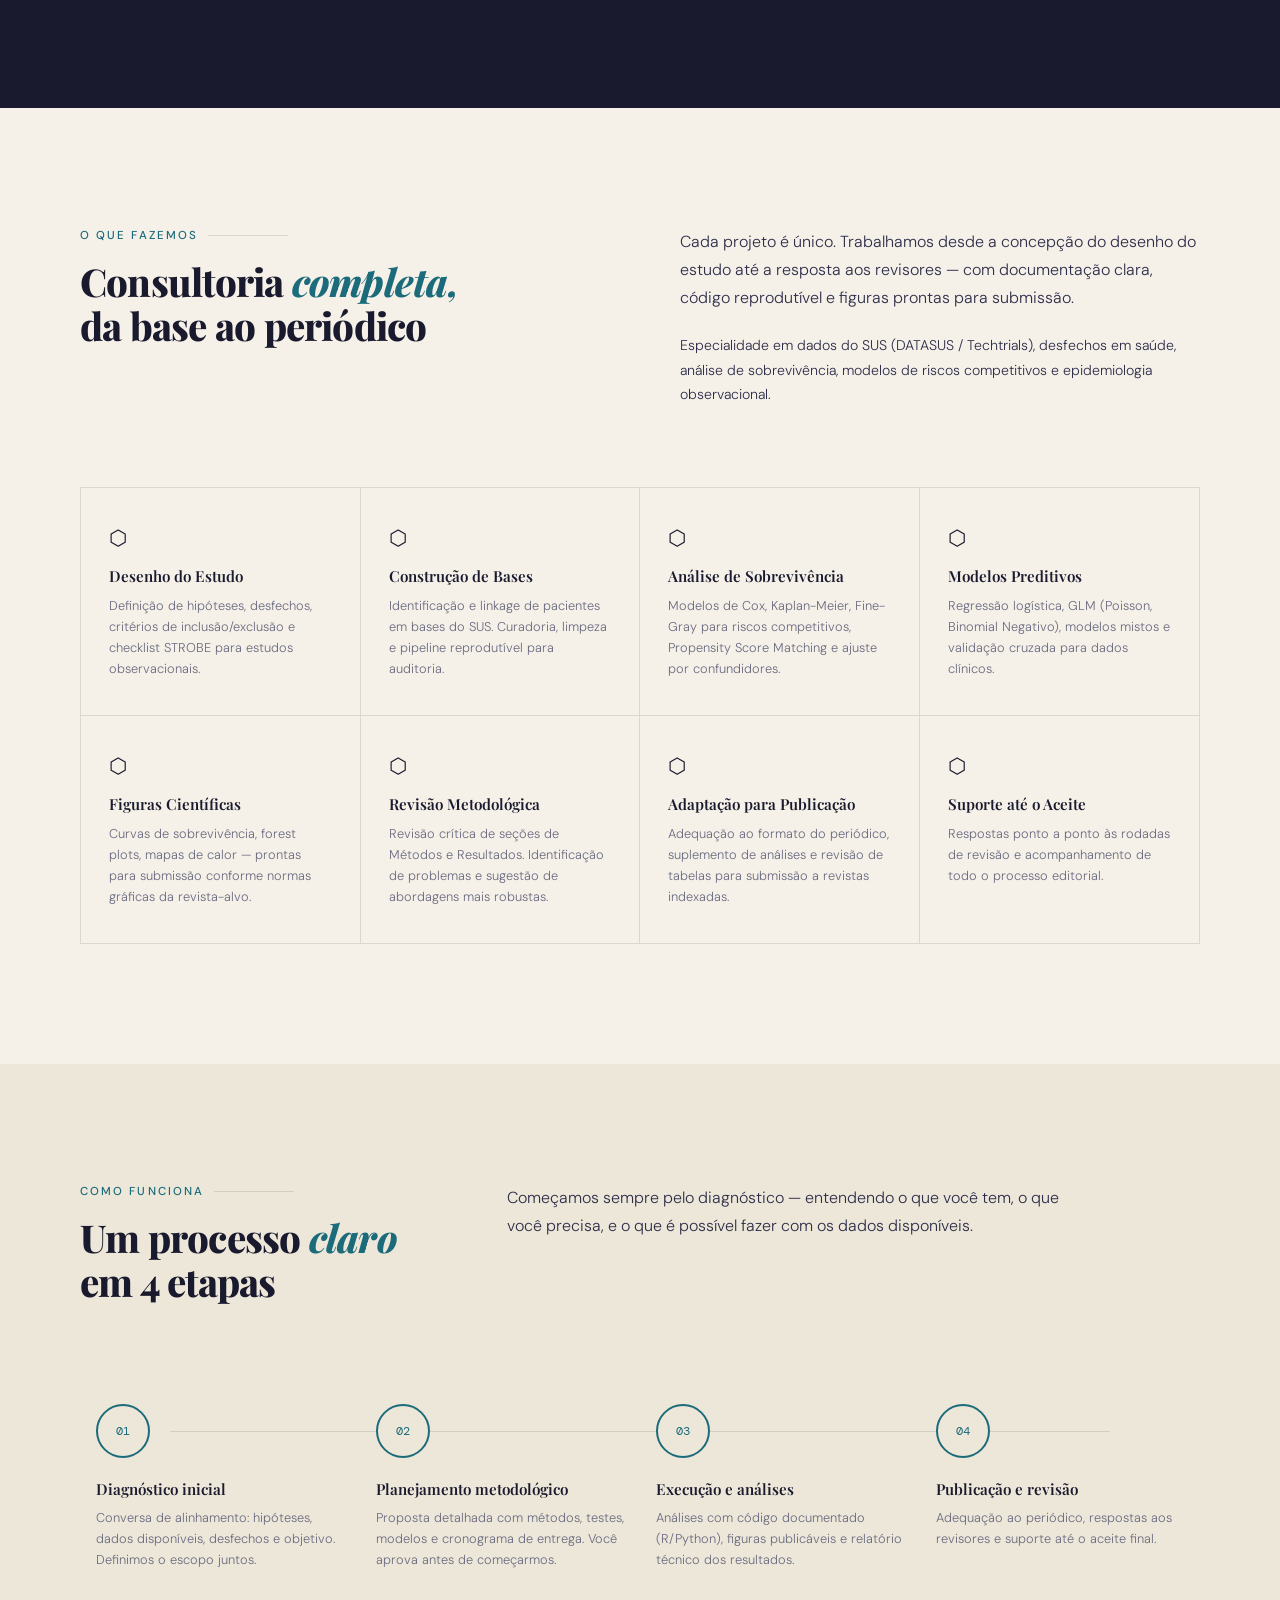
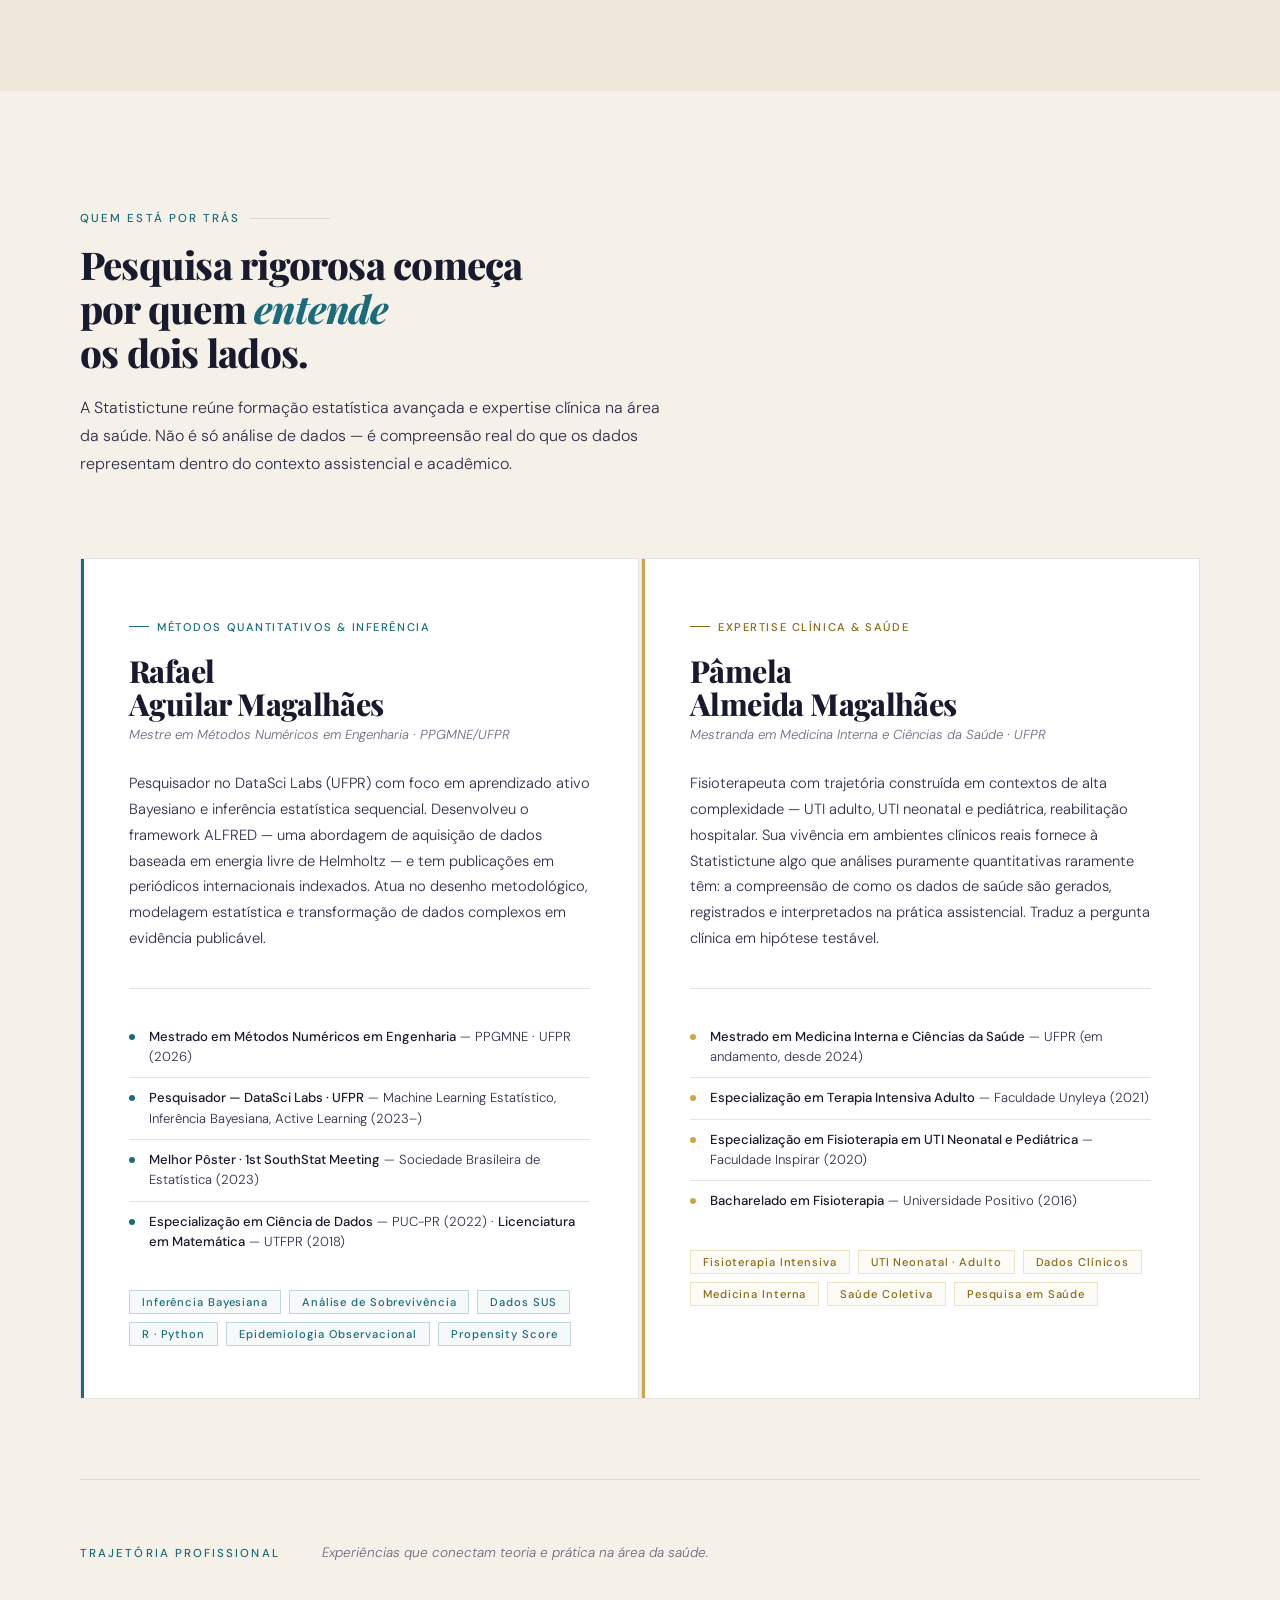
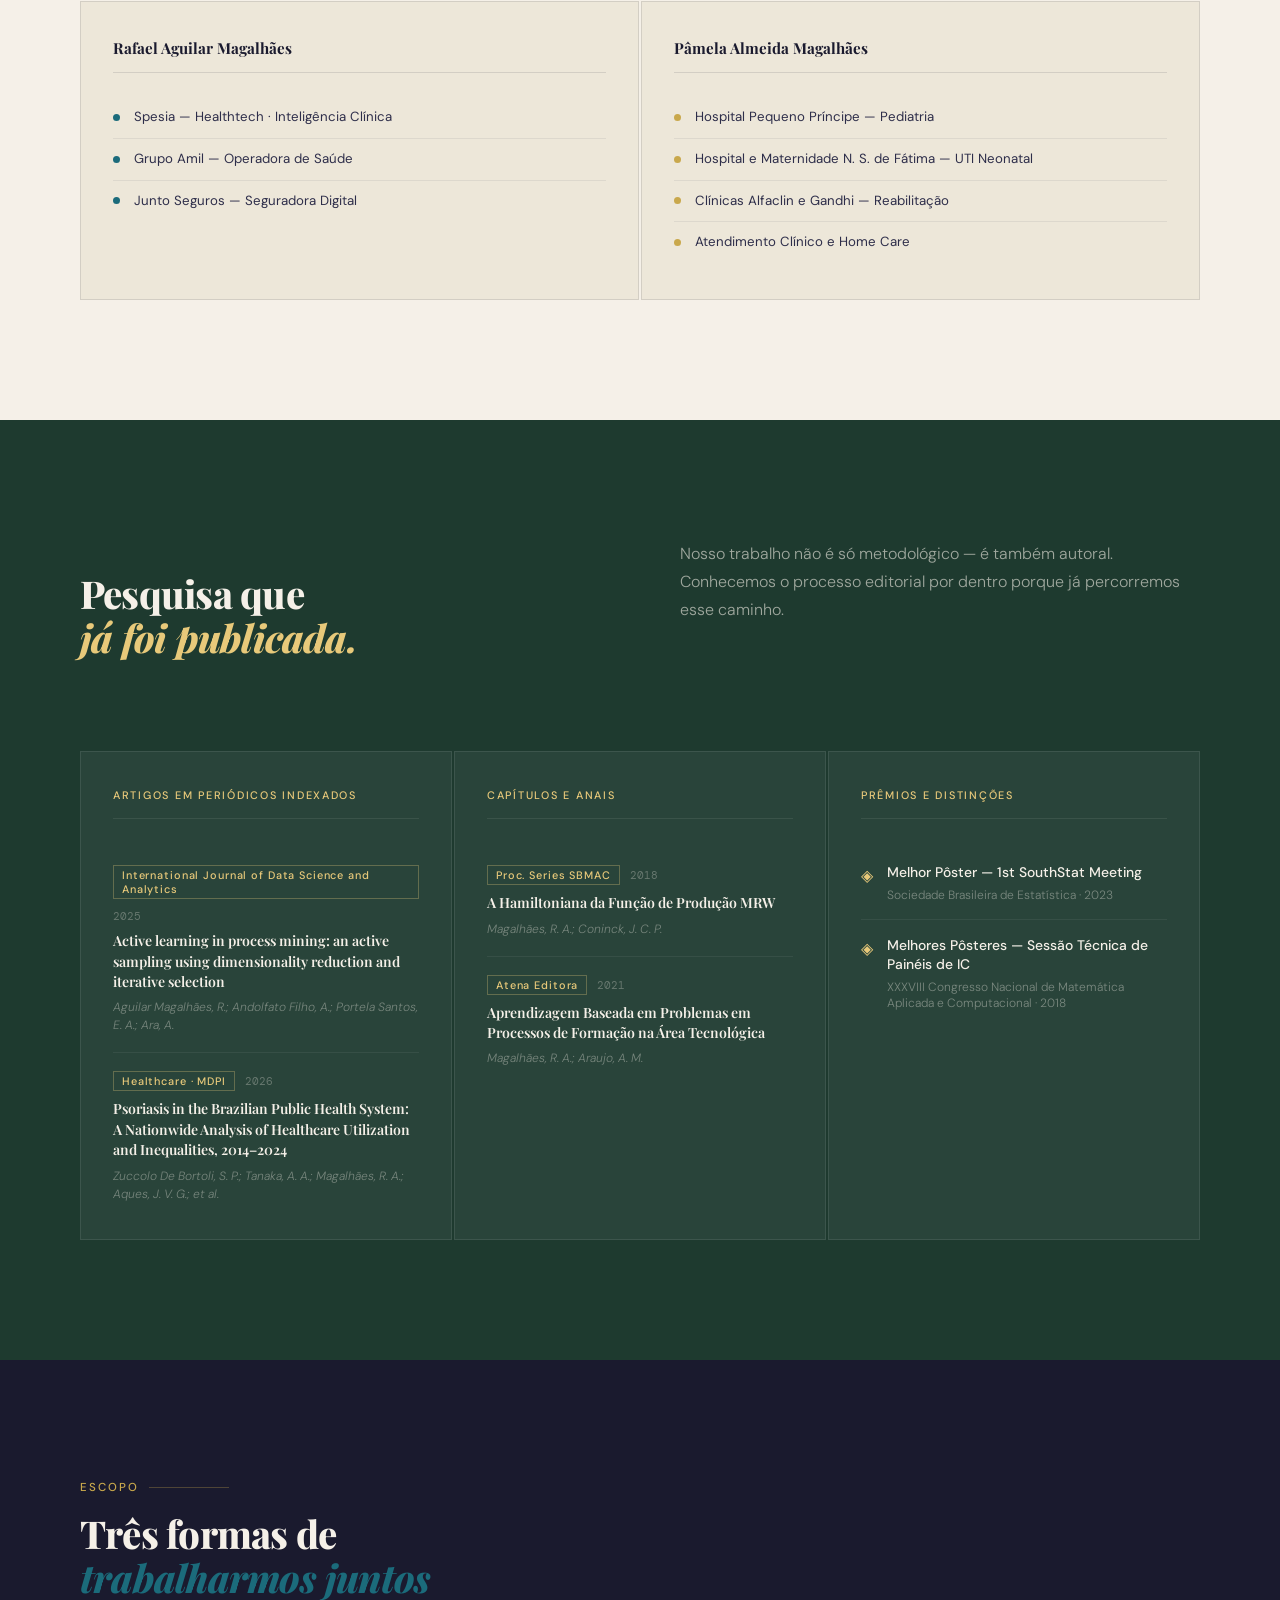
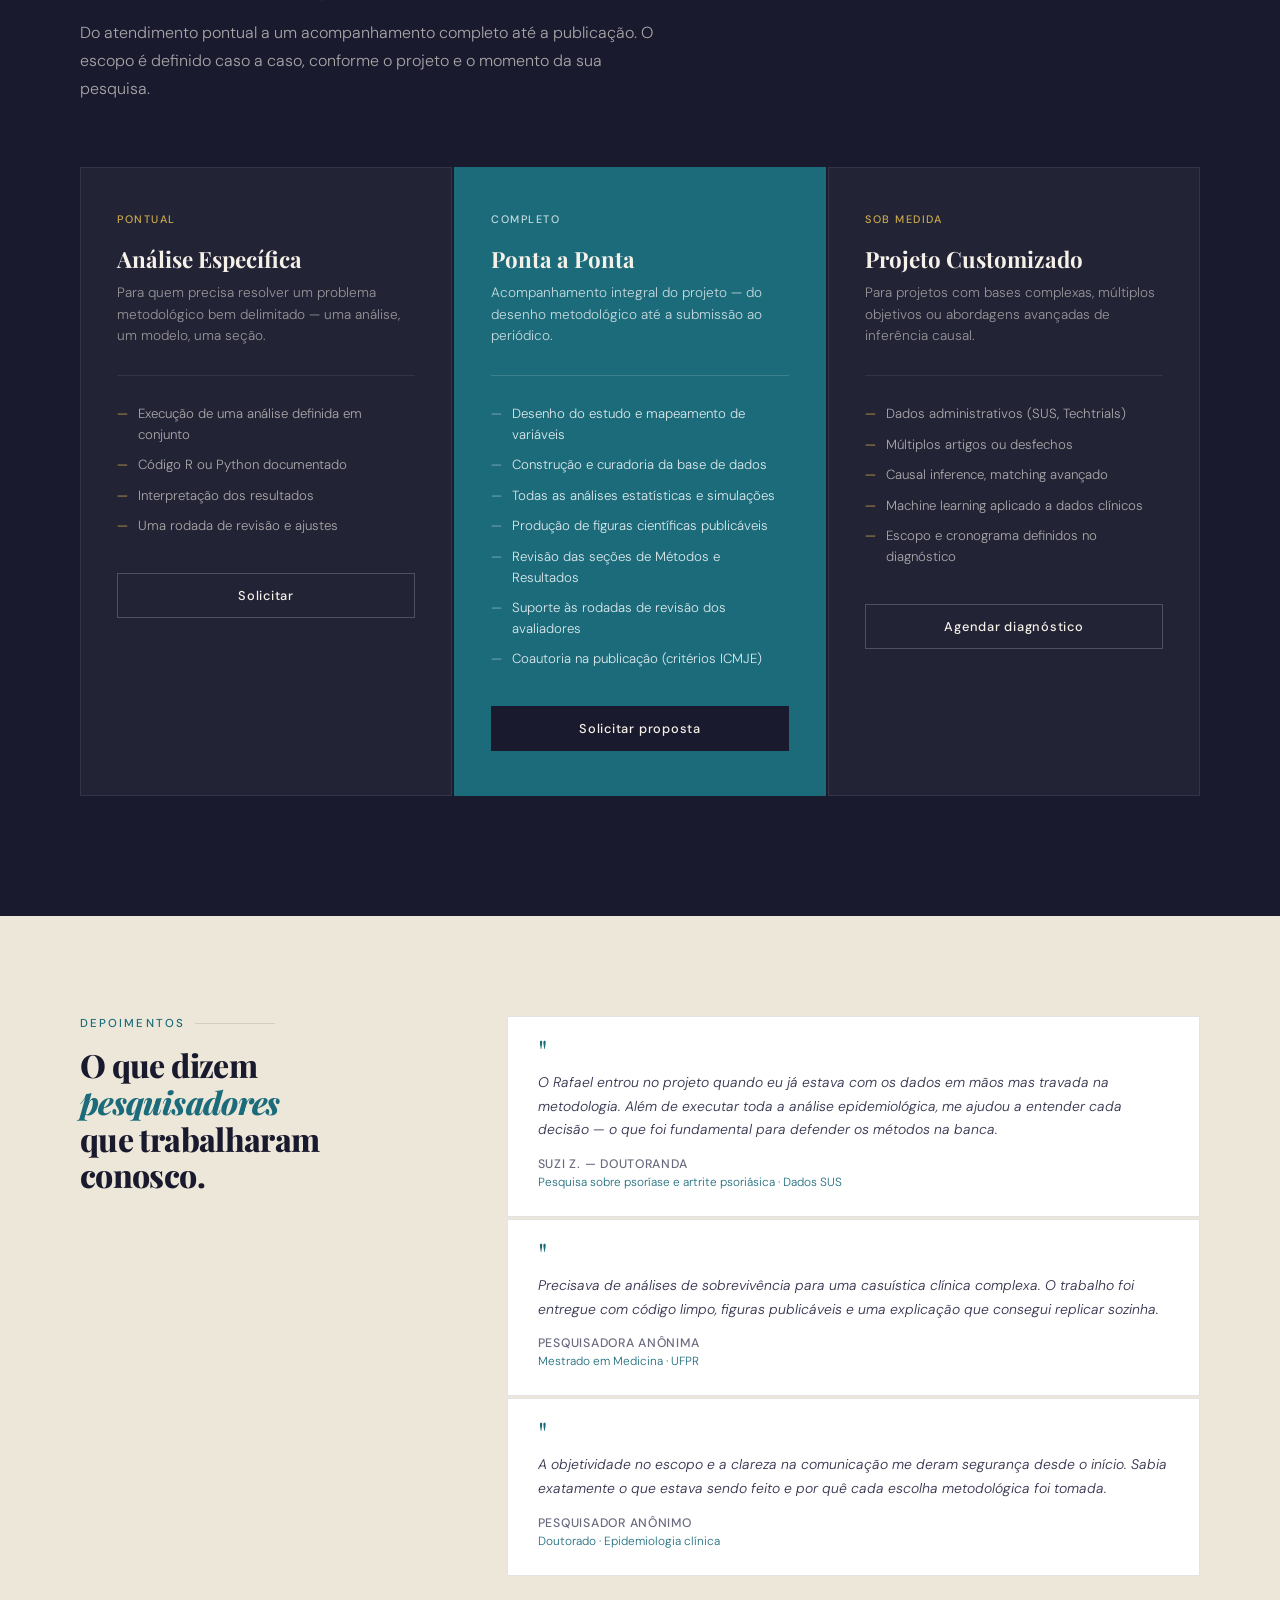
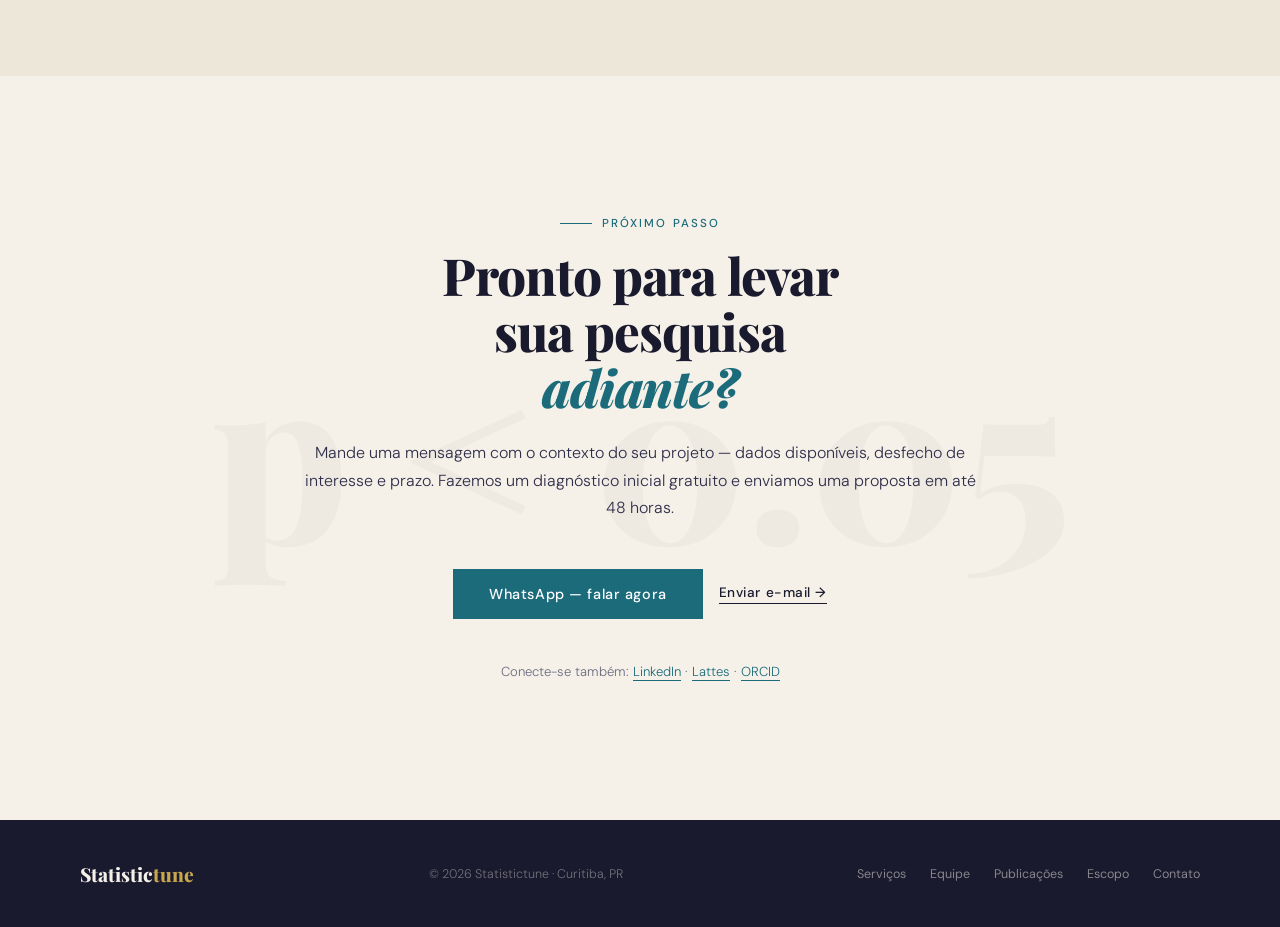
==== commit 39628e4e: "ajuste imagens e links" ====
--- a/index.html
+++ b/index.html
@@ -6,6 +6,32 @@
 <title>Statistictune — Consultoria Estatística para Pesquisa em Saúde</title>
 <link rel="preconnect" href="https://fonts.googleapis.com">
 <link href="https://fonts.googleapis.com/css2?family=Playfair+Display:ital,wght@0,400;0,600;0,800;1,400&family=DM+Sans:wght@300;400;500&family=DM+Mono:wght@400&display=swap" rel="stylesheet">
+
+<!-- SEO -->
+<meta name="description" content="Consultoria estatística ponta a ponta para graduandos, mestrandos e doutorandos da área da saúde. Análises rigorosas, figuras científicas e suporte até a publicação em periódico indexado.">
+<meta name="keywords" content="consultoria estatística saúde, análise de dados mestrado, estatística doutorado, análise de sobrevivência, propensity score, dados SUS, DATASUS, epidemiologia observacional, consultoria metodológica pesquisa, estatística dissertação, publicação científica saúde">
+<meta name="author" content="Rafael Aguilar Magalhães">
+<meta name="robots" content="index, follow">
+<link rel="canonical" href="https://statistictune.com.br">
+
+<!-- Open Graph (preview no WhatsApp, LinkedIn, Facebook) -->
+<meta property="og:type" content="website">
+<meta property="og:url" content="https://statistictune.com.br">
+<meta property="og:title" content="Statistictune — Consultoria Estatística para Pesquisa em Saúde">
+<meta property="og:description" content="Do dado bruto ao artigo publicado. Suporte metodológico ponta a ponta para graduandos, mestrandos e doutorandos da área da saúde.">
+<meta property="og:locale" content="pt_BR">
+
+<meta property="og:image" content="https://statistictune.com.br/og-image.png">
+<meta property="og:image:width" content="1200">
+<meta property="og:image:height" content="630">
+
+<!-- Twitter/X Card -->
+<meta name="twitter:card" content="summary">
+<meta name="twitter:title" content="Statistictune — Consultoria Estatística para Pesquisa em Saúde">
+<meta name="twitter:description" content="Do dado bruto ao artigo publicado. Suporte metodológico ponta a ponta para pesquisadores da área da saúde.">
+
+<!-- Google Search Console — adicionar aqui quando tiver a tag -->
+<!-- <meta name="google-site-verification" content="XXXXXXXXXXXXXXX" /> -->
 
 <!-- Google Analytics -->
 <script async src="https://www.googletagmanager.com/gtag/js?id=G-VSWKF5XT2K"></script>
@@ -724,7 +750,6 @@
         <div class="pub-meta"><span class="pub-journal-tag">International Journal of Data Science and Analytics</span><span class="pub-year">2025</span></div>
         <div class="pub-title">Active learning in process mining: an active sampling using dimensionality reduction and iterative selection</div>
         <div class="pub-authors">Aguilar Magalhães, R.; Andolfato Filho, A.; Portela Santos, E. A.; Ara, A.</div>
-        <div class="pub-note">⬡ 1 citação · Web of Science</div>
       </div>
       <div class="pub-entry">
         <div class="pub-meta"><span class="pub-journal-tag">Healthcare · MDPI</span><span class="pub-year">2026</span></div>
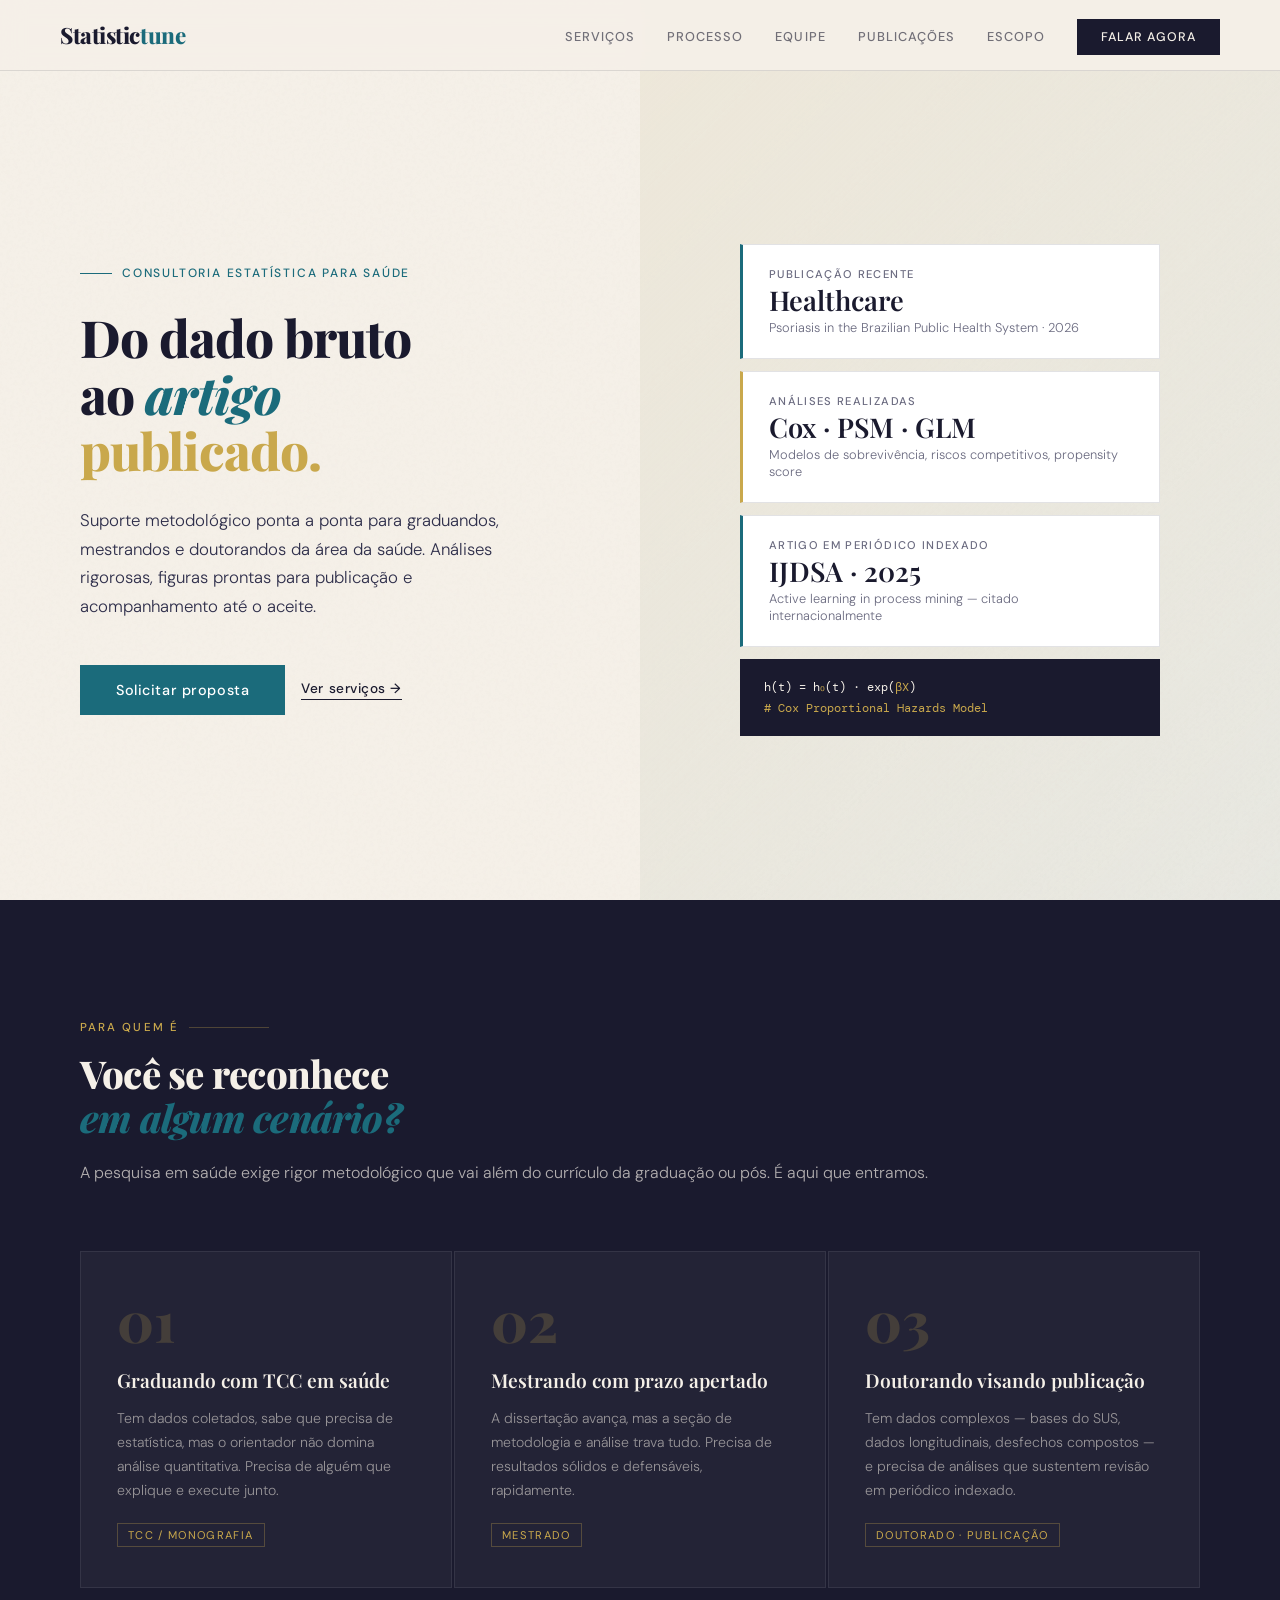
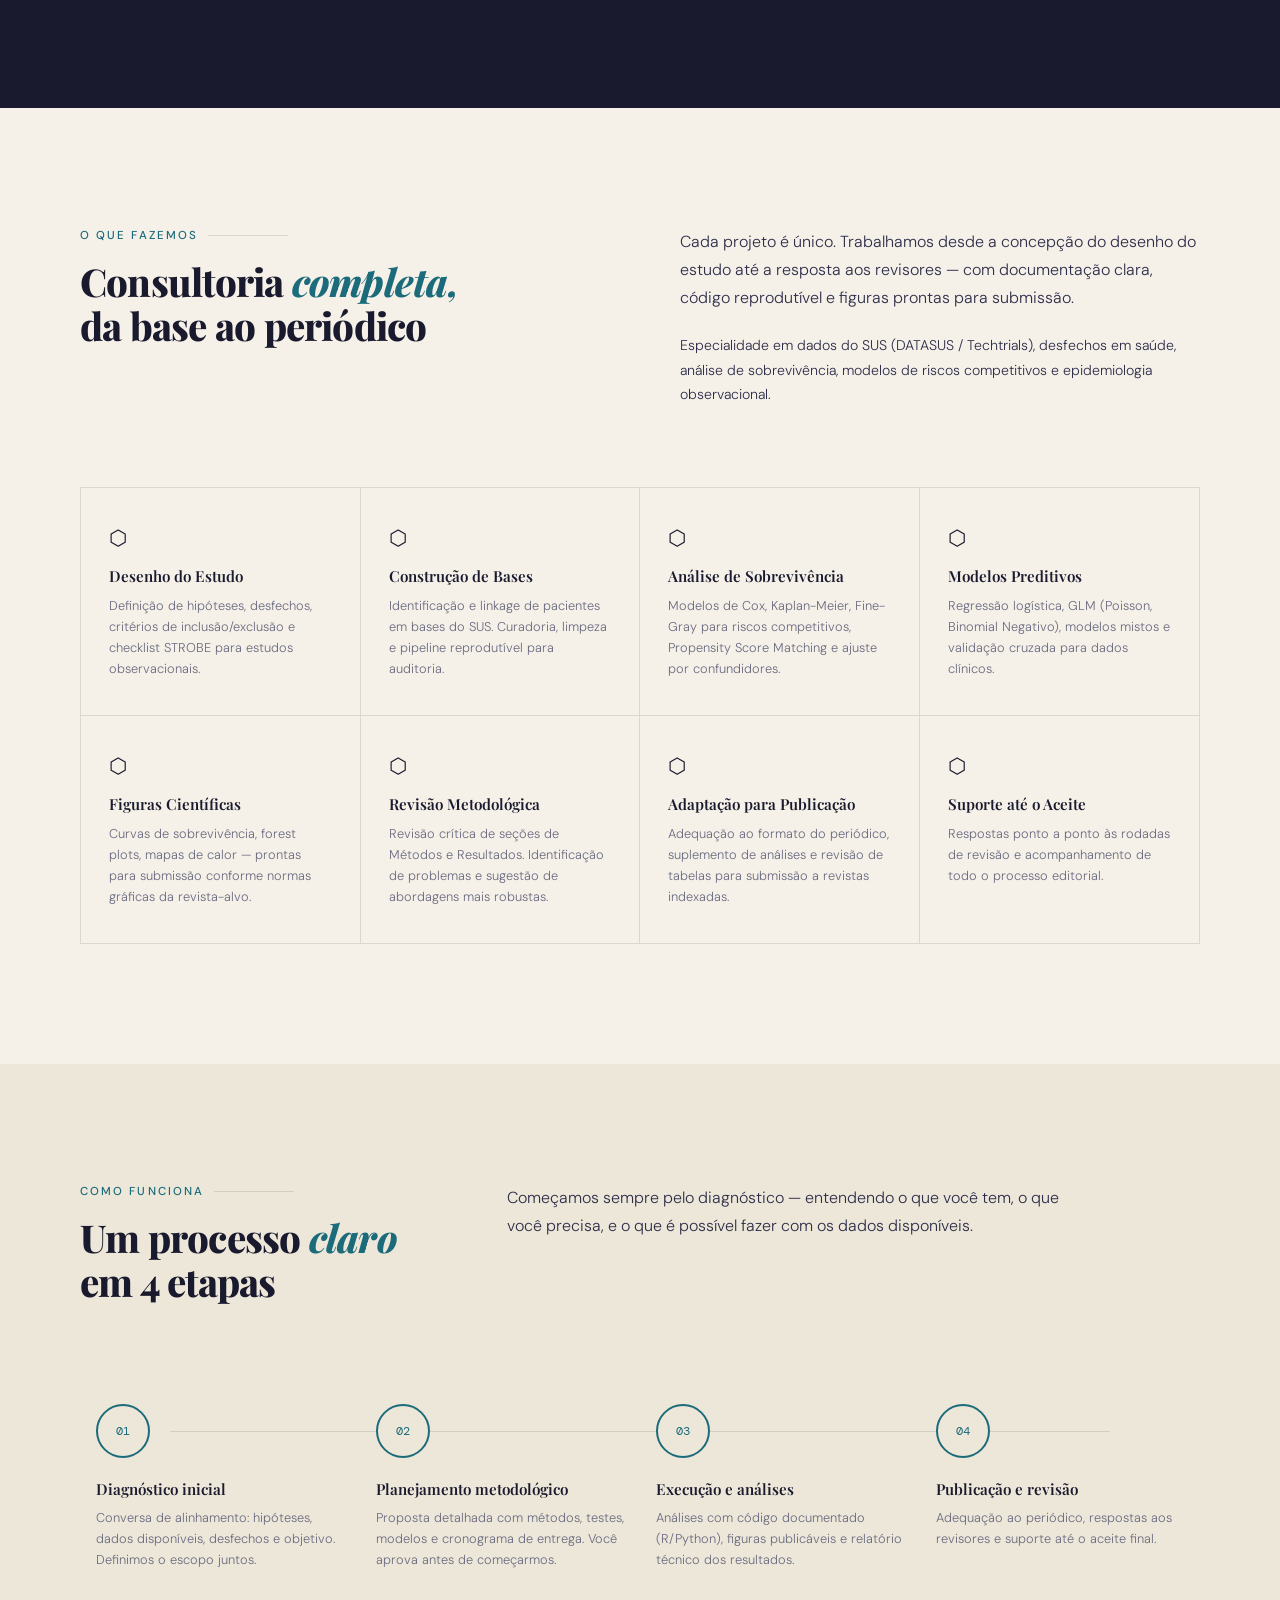
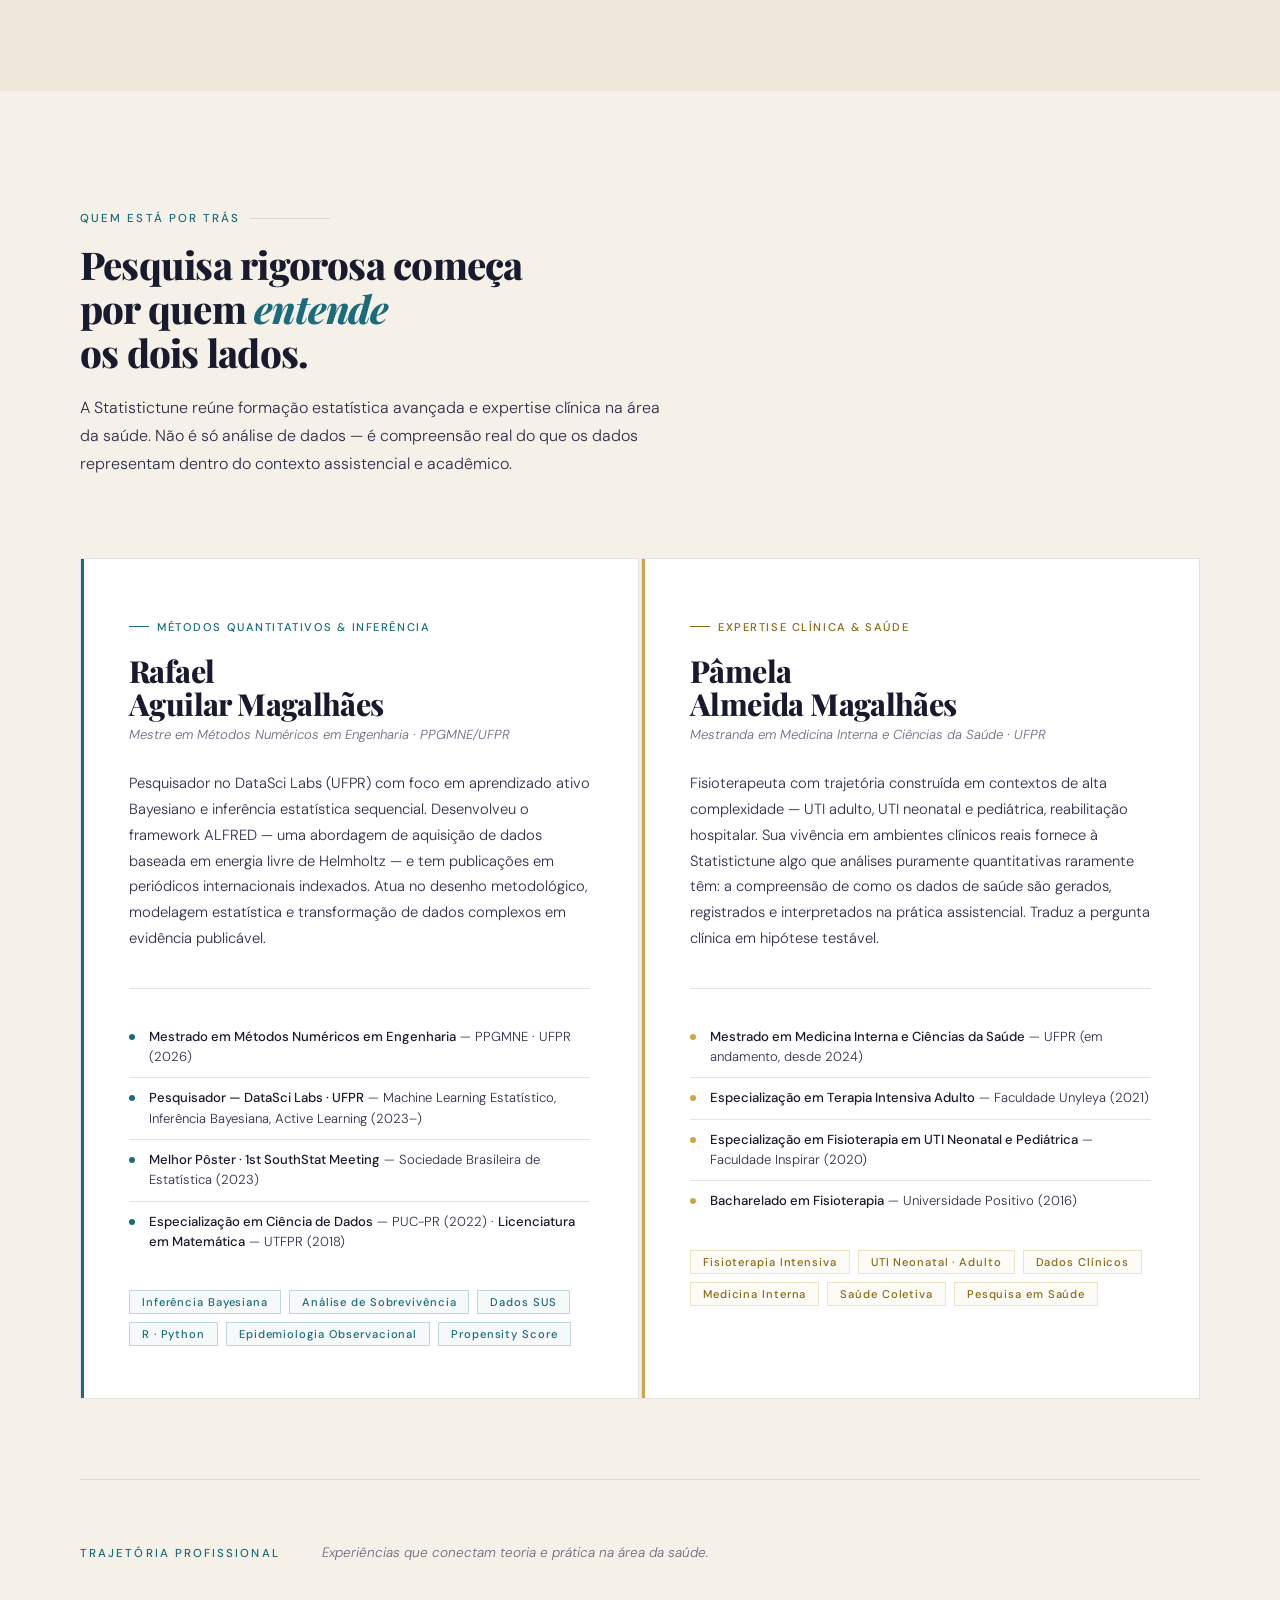
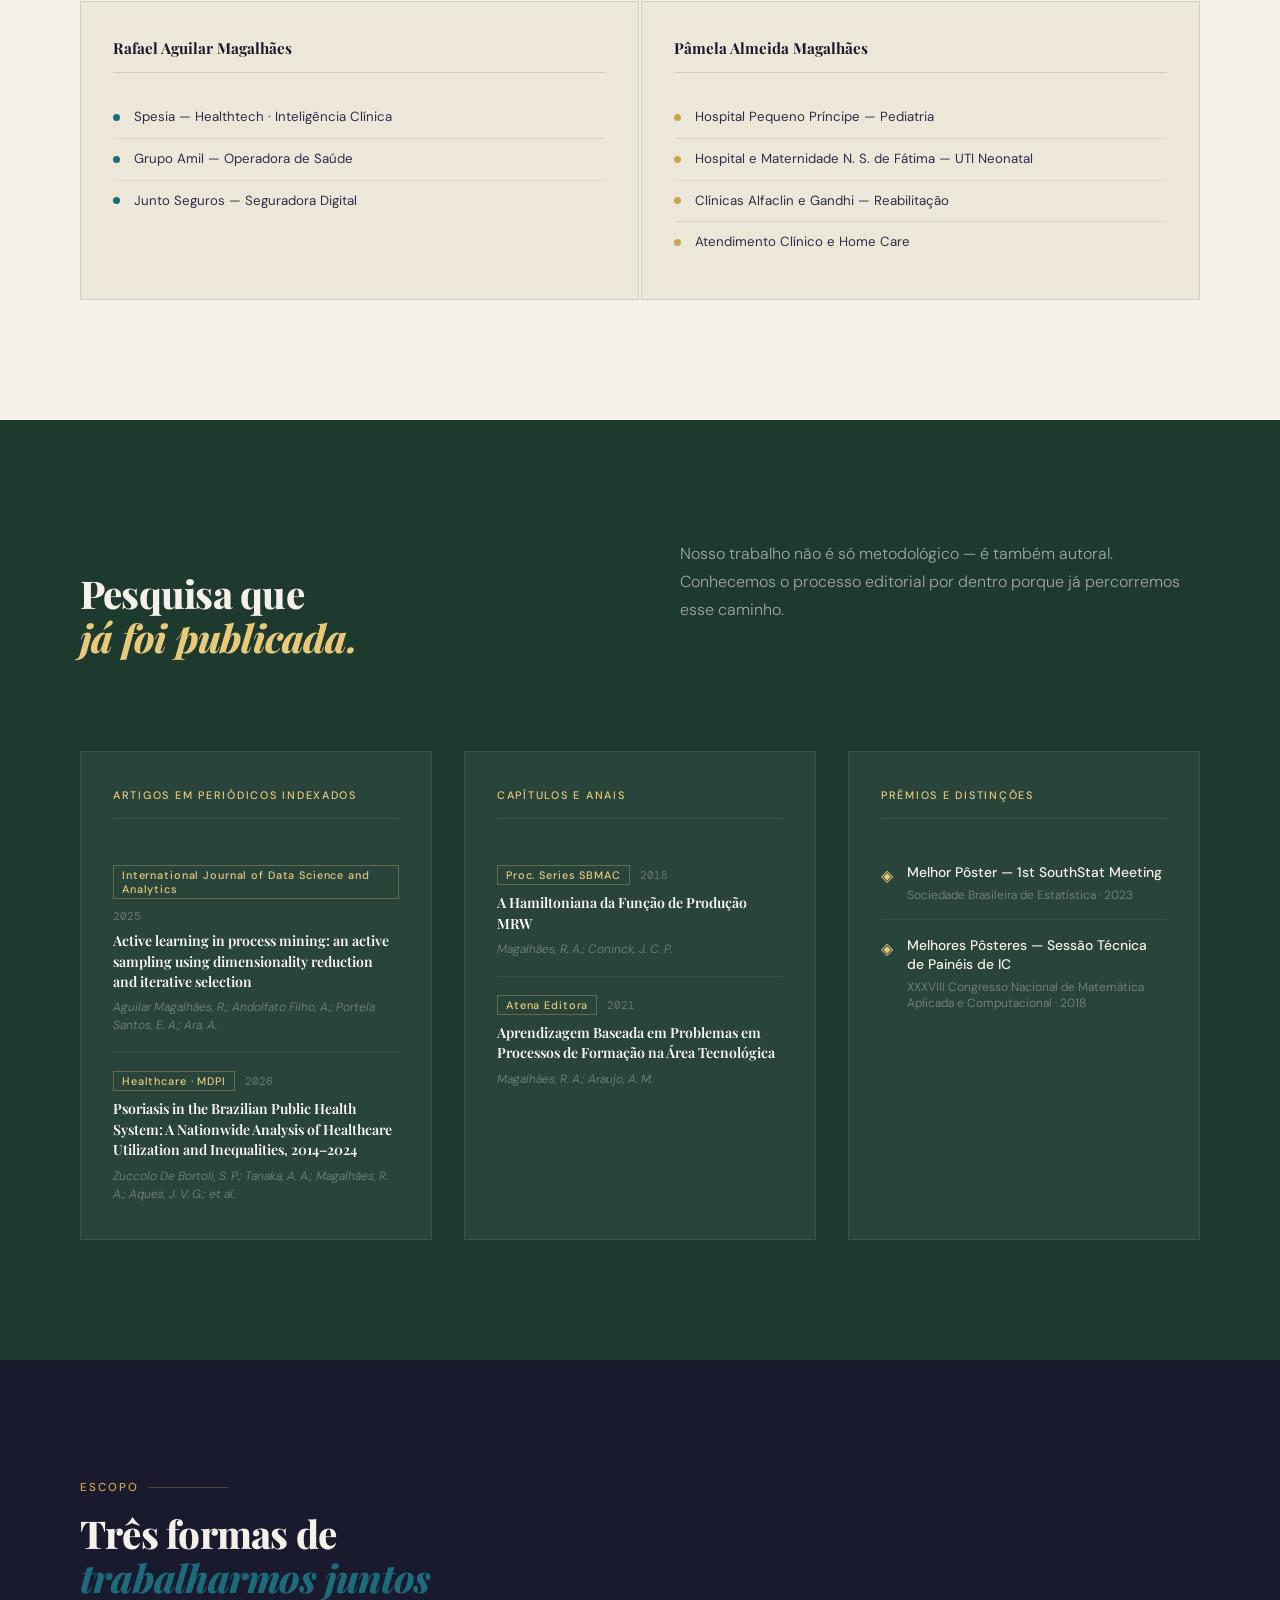
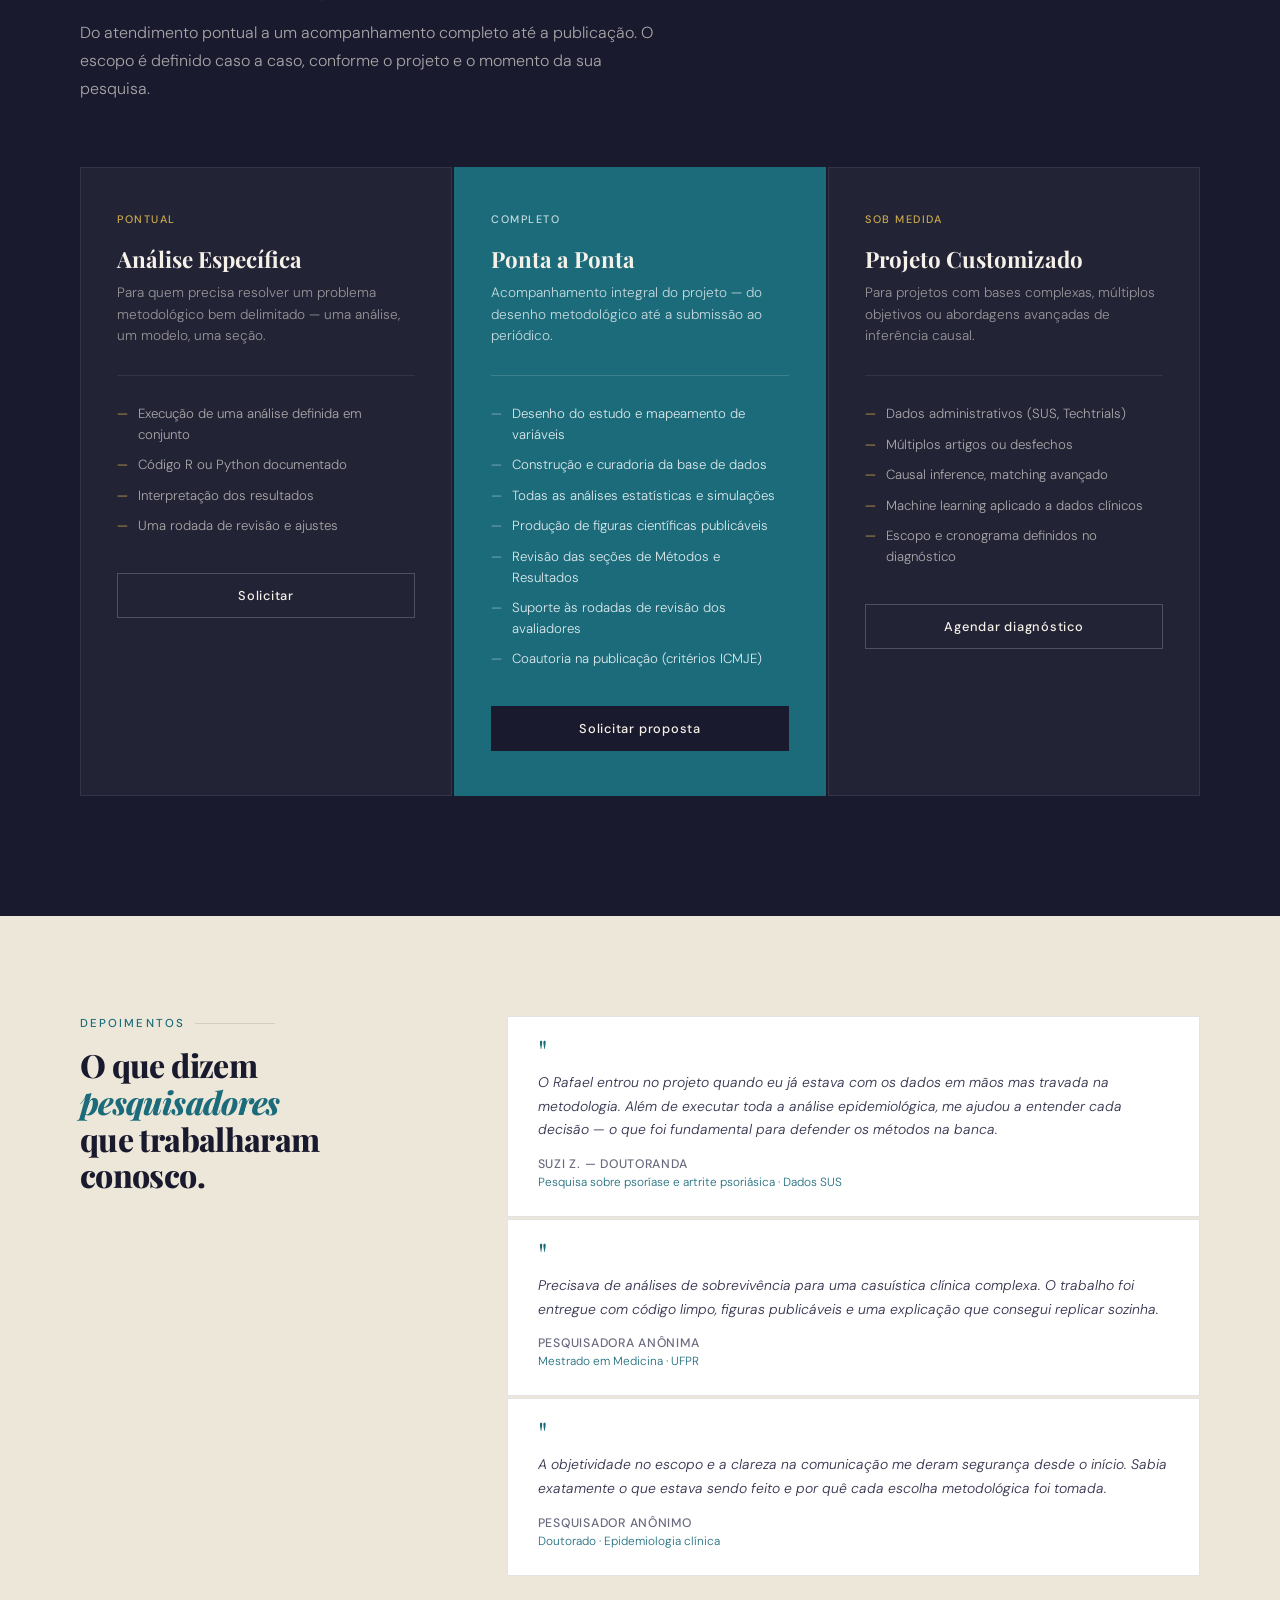
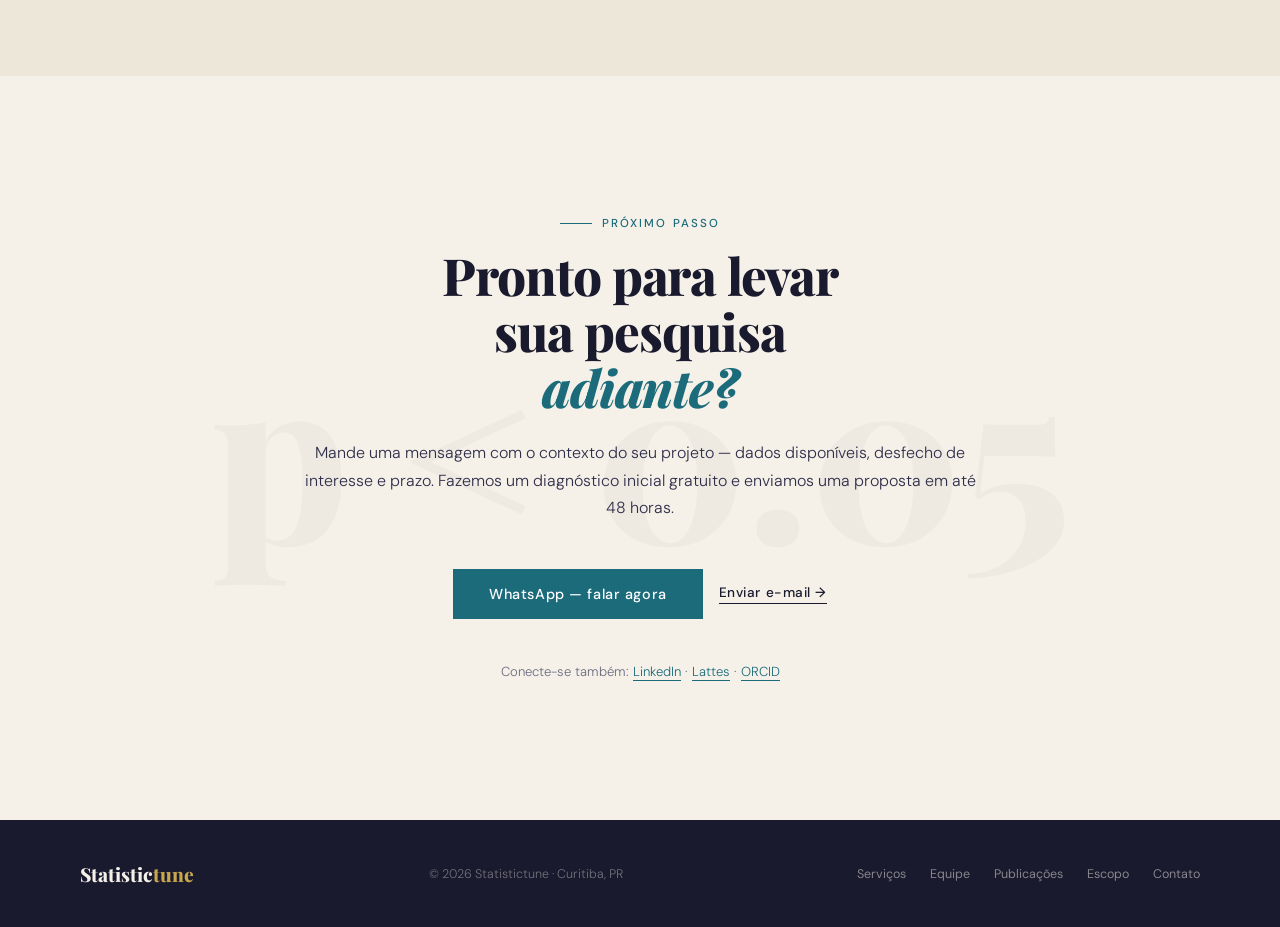
==== commit 6a965b98: "ajuste artigos" ====
--- a/index.html
+++ b/index.html
@@ -403,7 +403,22 @@
 
   .pub-group { background: rgba(255,255,255,0.05); border: 1px solid rgba(255,255,255,0.09); padding: 36px 32px; display: flex; flex-direction: column; }
   .pub-group-label { font-size: 0.68rem; font-weight: 500; letter-spacing: 0.16em; text-transform: uppercase; color: var(--gold-light); margin-bottom: 28px; padding-bottom: 16px; border-bottom: 1px solid rgba(255,255,255,0.08); }
-
+  /* Garante que todos os links dentro de .pub-title fiquem brancos */
+  .pub-title a {
+      color: #ffffff;
+      text-decoration: none; /* Opcional: remove o sublinhado */
+  }
+
+  /* Opcional: define a cor quando o mouse passa por cima (hover) */
+  .pub-title a:hover {
+      color: #cccccc; /* Muda para um tom de cinza claro ao passar o mouse */
+      text-decoration: underline;
+  }
+
+  /* Opcional: remove a cor de 'visitado' */
+  .pub-title a:visited {
+      color: #ffffff;
+  }
   .pub-entry { padding: 18px 0; border-bottom: 1px solid rgba(255,255,255,0.06); }
   .pub-entry:last-child { border-bottom: none; padding-bottom: 0; }
   .pub-meta { display: flex; align-items: center; gap: 10px; margin-bottom: 8px; flex-wrap: wrap; }
@@ -743,17 +758,21 @@
     <p class="section-body reveal">Nosso trabalho não é só metodológico — é também autoral. Conhecemos o processo editorial por dentro porque já percorremos esse caminho.</p>
   </div>
 
-  <div class="pub-block reveal">
+  <div class="pub-block reveal" style="display: grid; grid-template-columns: 1fr 1fr 1fr; gap: 2rem;">
     <div class="pub-group">
       <div class="pub-group-label">Artigos em periódicos indexados</div>
       <div class="pub-entry">
         <div class="pub-meta"><span class="pub-journal-tag">International Journal of Data Science and Analytics</span><span class="pub-year">2025</span></div>
-        <div class="pub-title">Active learning in process mining: an active sampling using dimensionality reduction and iterative selection</div>
+        <div class="pub-title">
+          <a href="https://link.springer.com/article/10.1007/s41060-025-00770-7" target="_blank" rel="noopener">Active learning in process mining: an active sampling using dimensionality reduction and iterative selection</a>
+        </div>
         <div class="pub-authors">Aguilar Magalhães, R.; Andolfato Filho, A.; Portela Santos, E. A.; Ara, A.</div>
       </div>
       <div class="pub-entry">
         <div class="pub-meta"><span class="pub-journal-tag">Healthcare · MDPI</span><span class="pub-year">2026</span></div>
-        <div class="pub-title">Psoriasis in the Brazilian Public Health System: A Nationwide Analysis of Healthcare Utilization and Inequalities, 2014–2024</div>
+        <div class="pub-title">
+          <a href="https://www.mdpi.com/2227-9032/14/10/1338" target="_blank" rel="noopener">Psoriasis in the Brazilian Public Health System: A Nationwide Analysis of Healthcare Utilization and Inequalities, 2014–2024</a>
+        </div>
         <div class="pub-authors">Zuccolo De Bortoli, S. P.; Tanaka, A. A.; Magalhães, R. A.; Aques, J. V. G.; et al.</div>
       </div>
     </div>
@@ -762,12 +781,16 @@
       <div class="pub-group-label">Capítulos e anais</div>
       <div class="pub-entry">
         <div class="pub-meta"><span class="pub-journal-tag">Proc. Series SBMAC</span><span class="pub-year">2018</span></div>
-        <div class="pub-title">A Hamiltoniana da Função de Produção MRW</div>
+        <div class="pub-title">
+          <a href="https://proceedings.sbmac.emnuvens.com.br/sbmac/article/view/2397" target="_blank" rel="noopener">A Hamiltoniana da Função de Produção MRW</a>
+        </div>
         <div class="pub-authors">Magalhães, R. A.; Coninck, J. C. P.</div>
       </div>
       <div class="pub-entry">
         <div class="pub-meta"><span class="pub-journal-tag">Atena Editora</span><span class="pub-year">2021</span></div>
-        <div class="pub-title">Aprendizagem Baseada em Problemas em Processos de Formação na Área Tecnológica</div>
+        <div class="pub-title">
+          <a href="https://proceedings.sbmac.emnuvens.com.br/sbmac/article/view/2397" target="_blank" rel="noopener">Aprendizagem Baseada em Problemas em Processos de Formação na Área Tecnológica</a>
+        </div>
         <div class="pub-authors">Magalhães, R. A.; Araujo, A. M.</div>
       </div>
     </div>
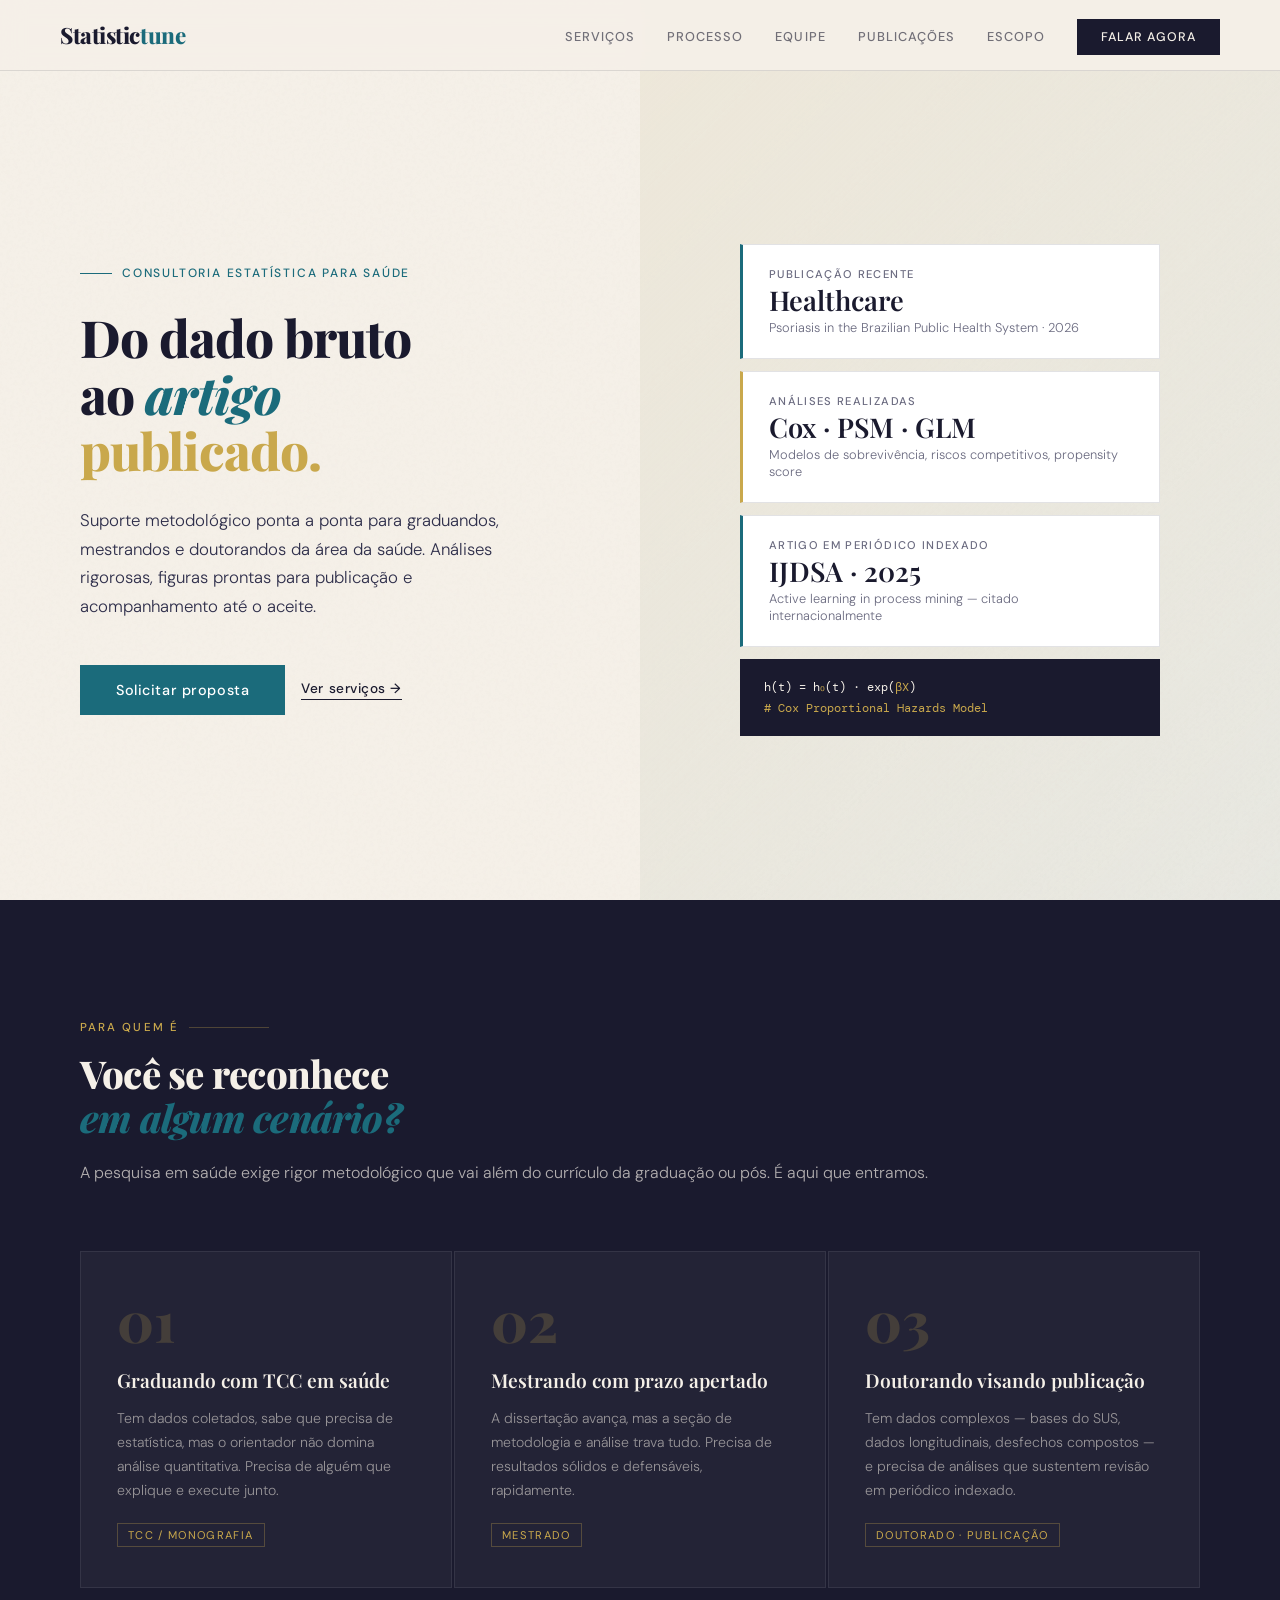
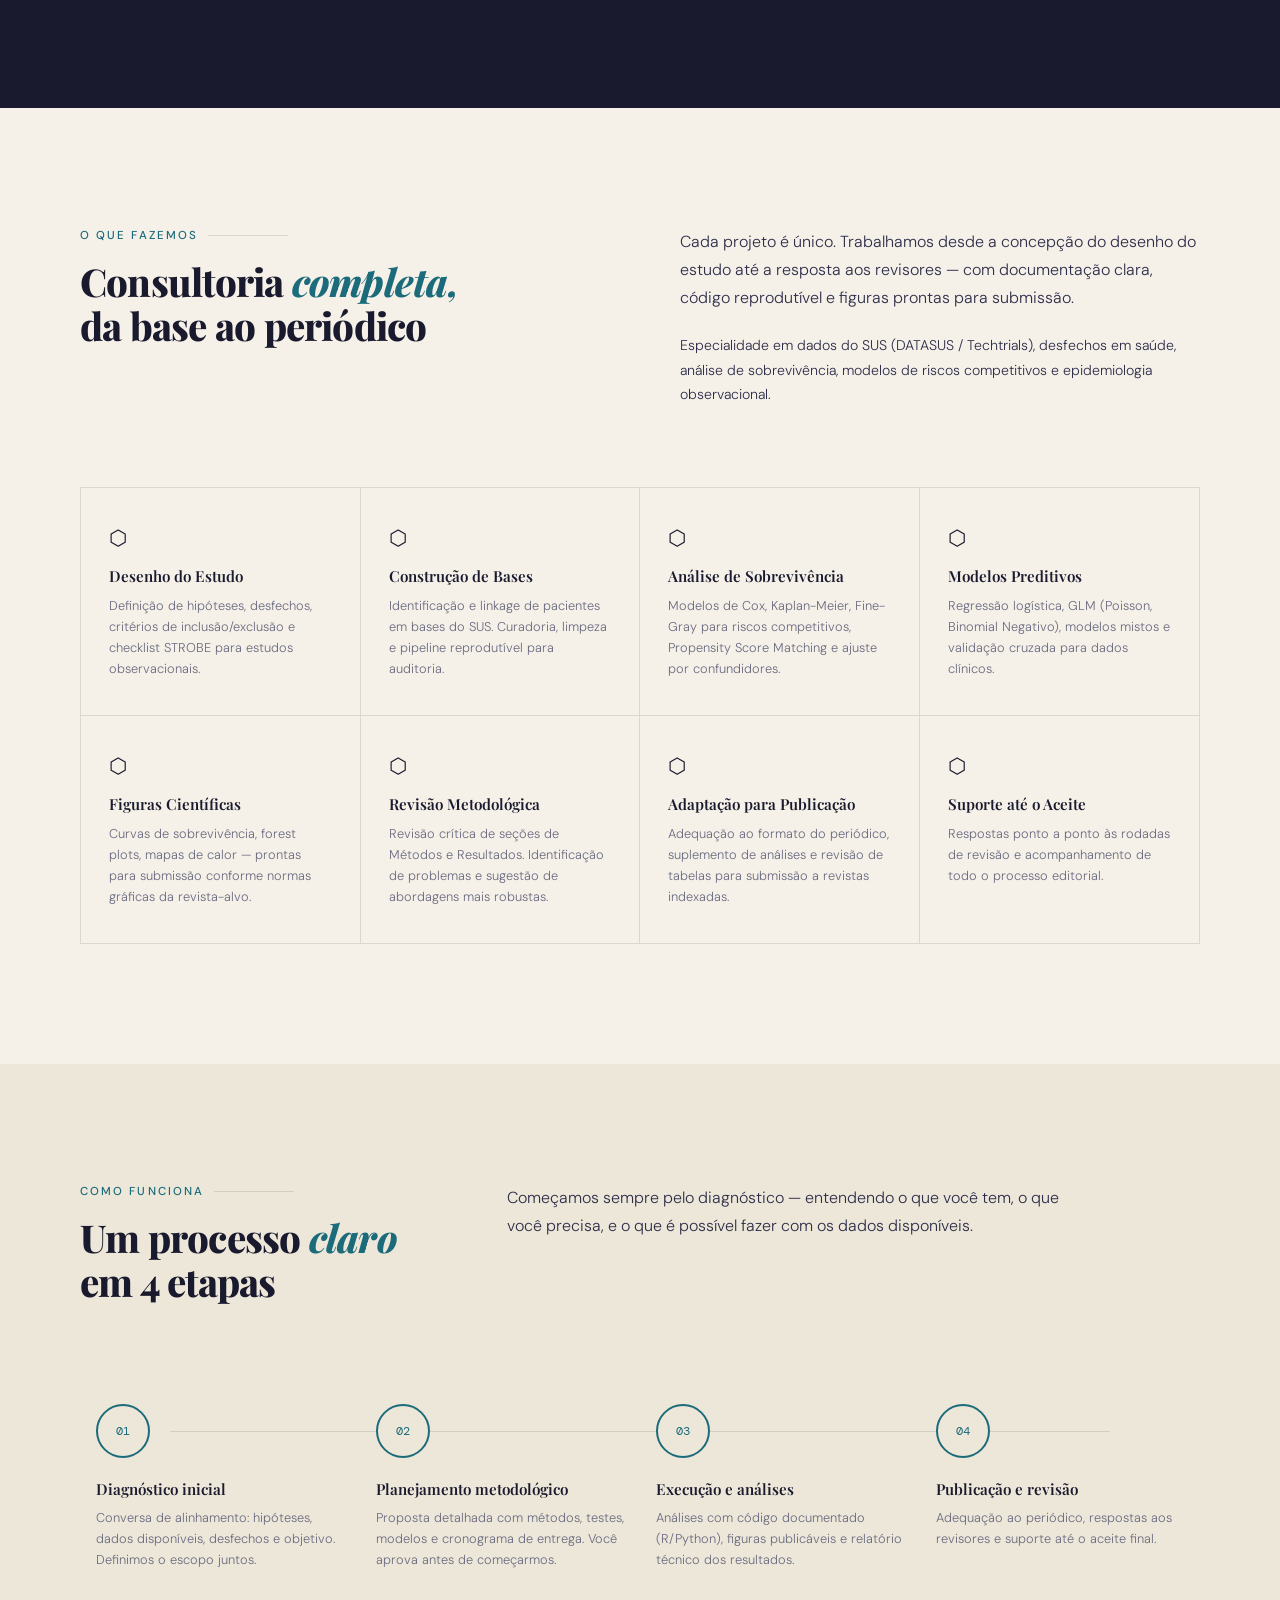
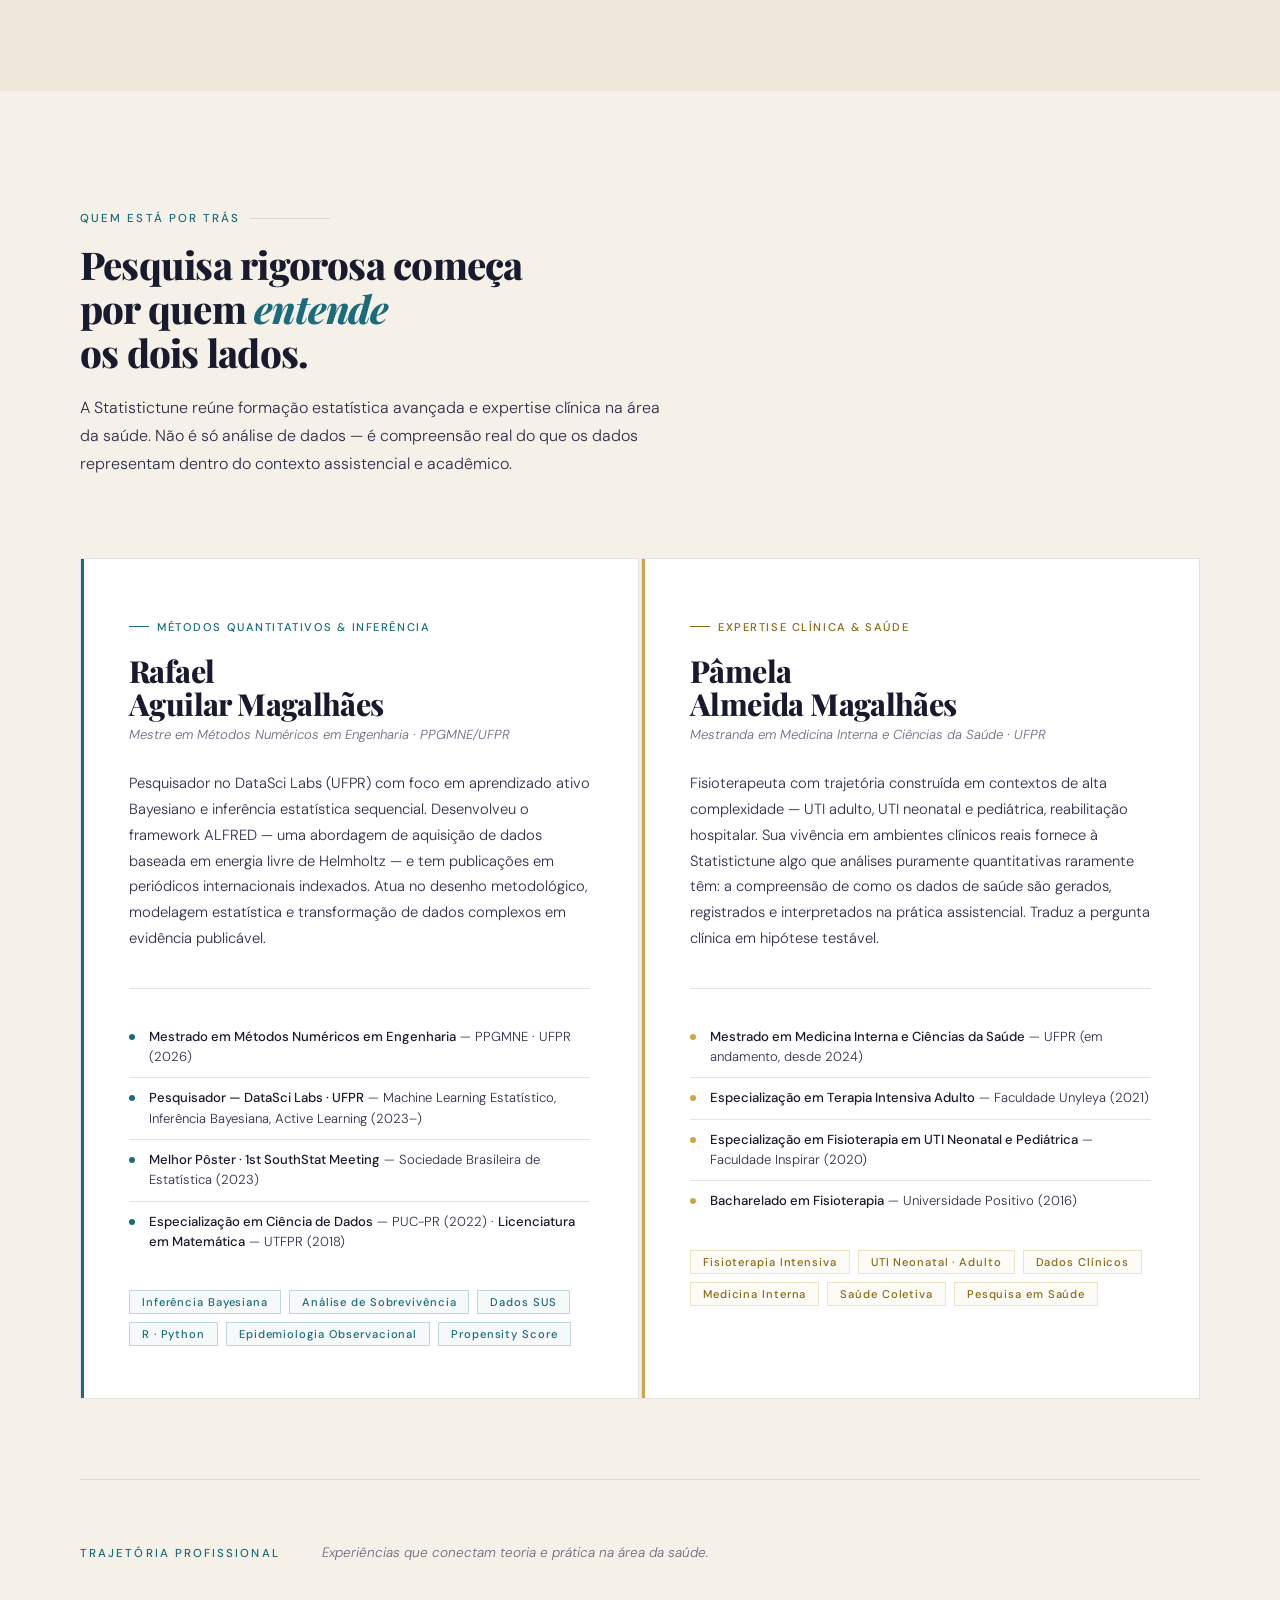
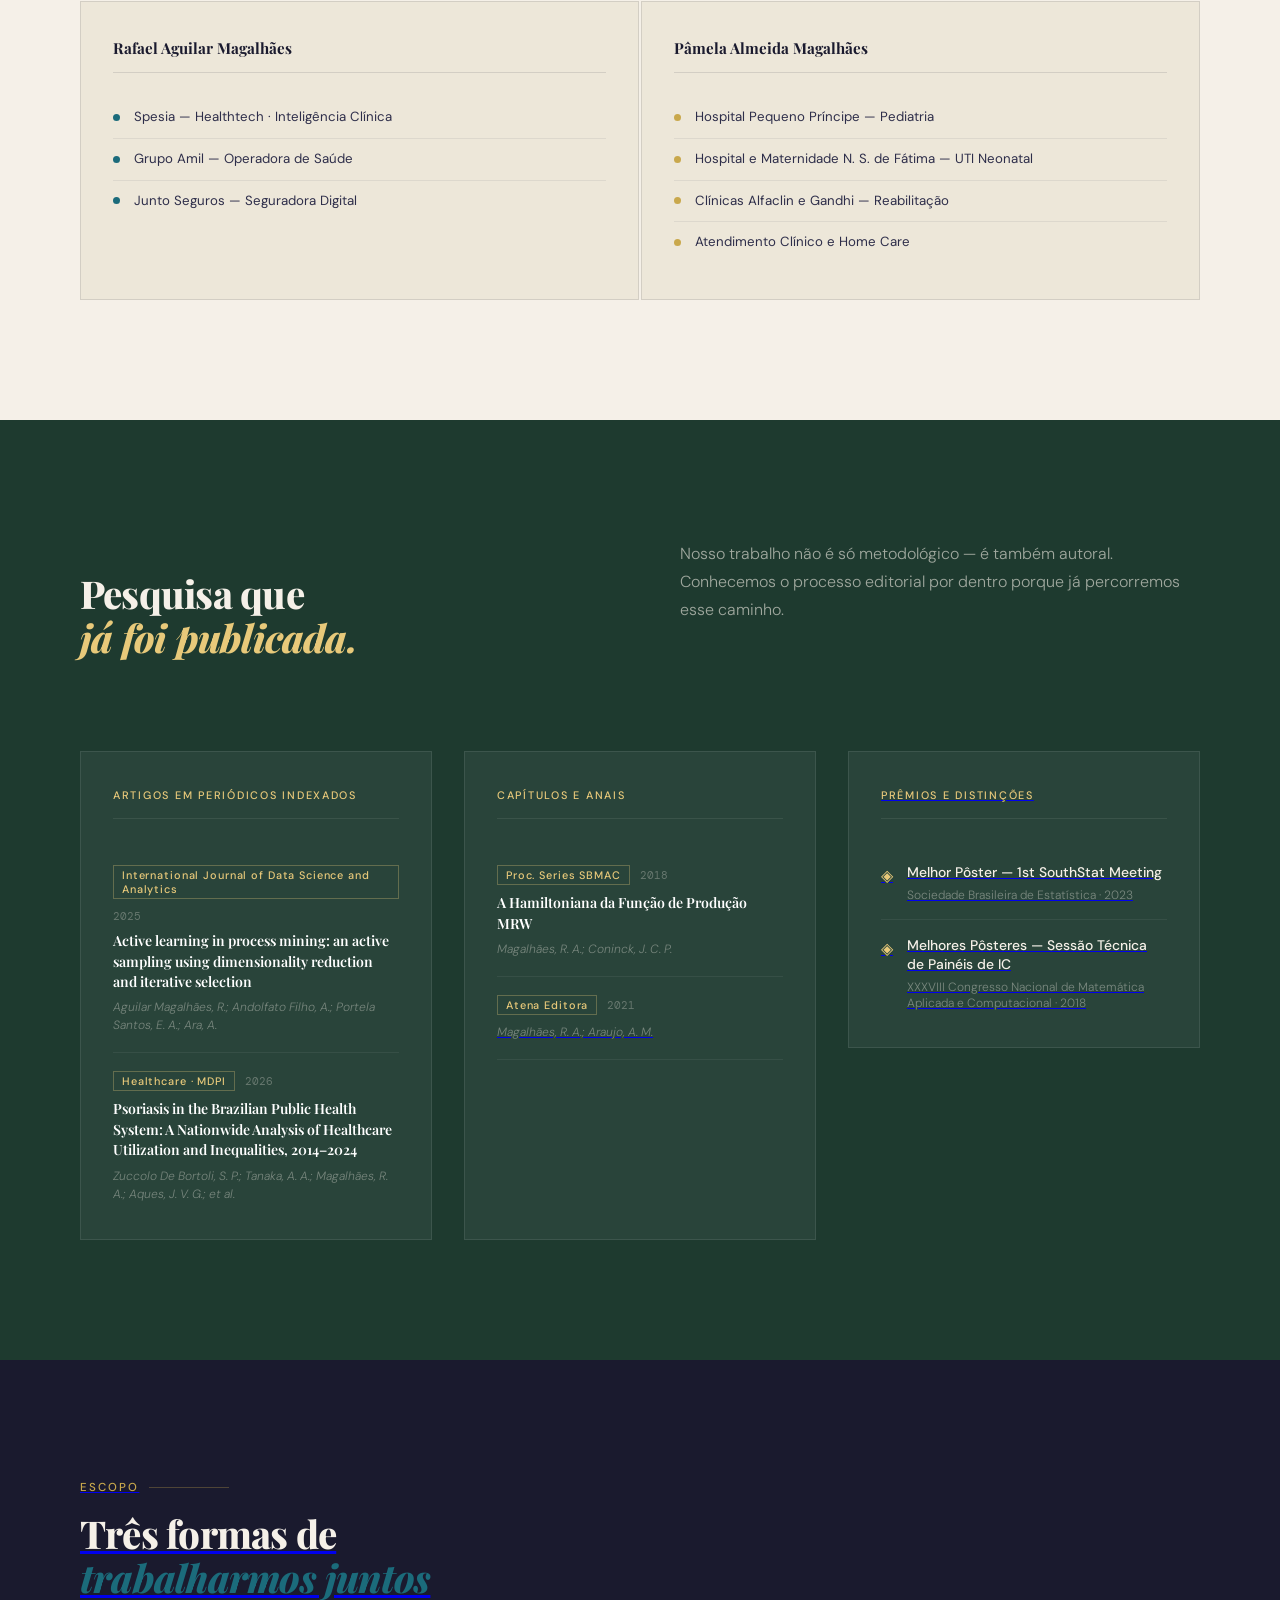
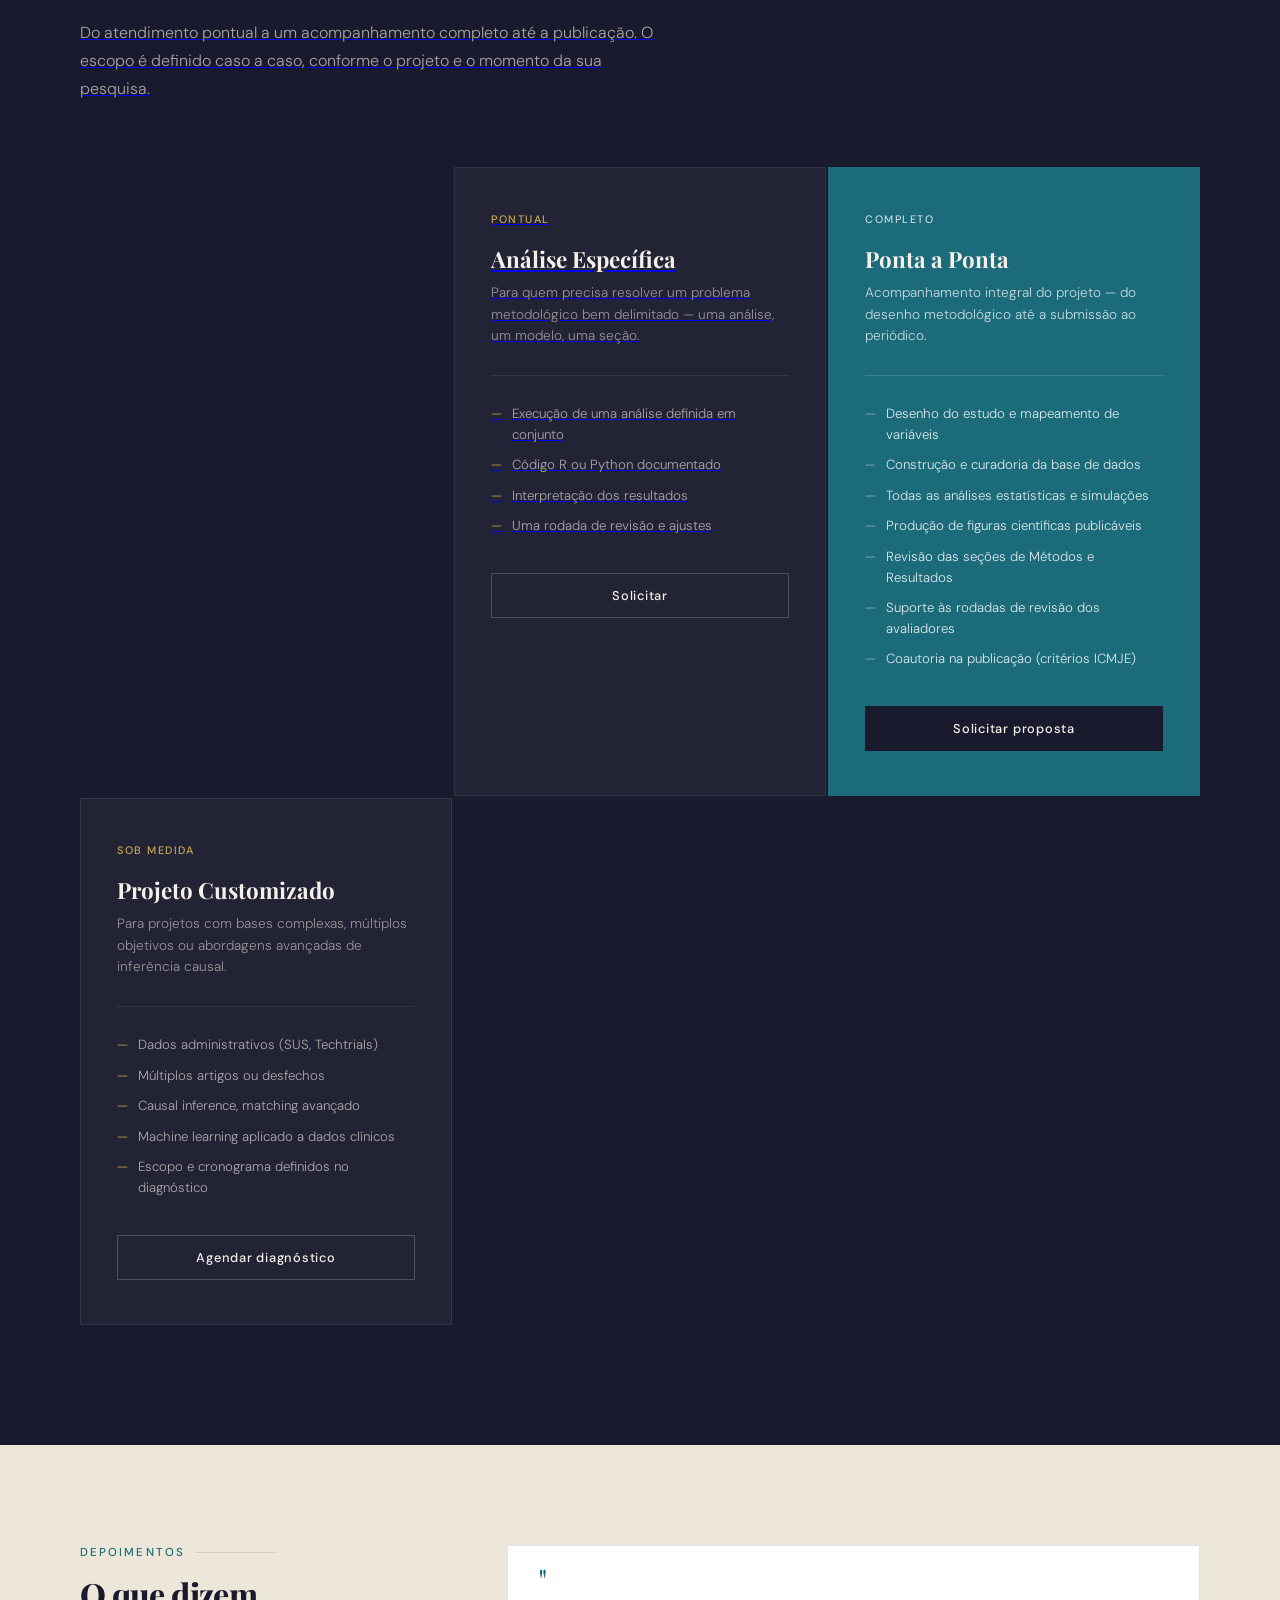
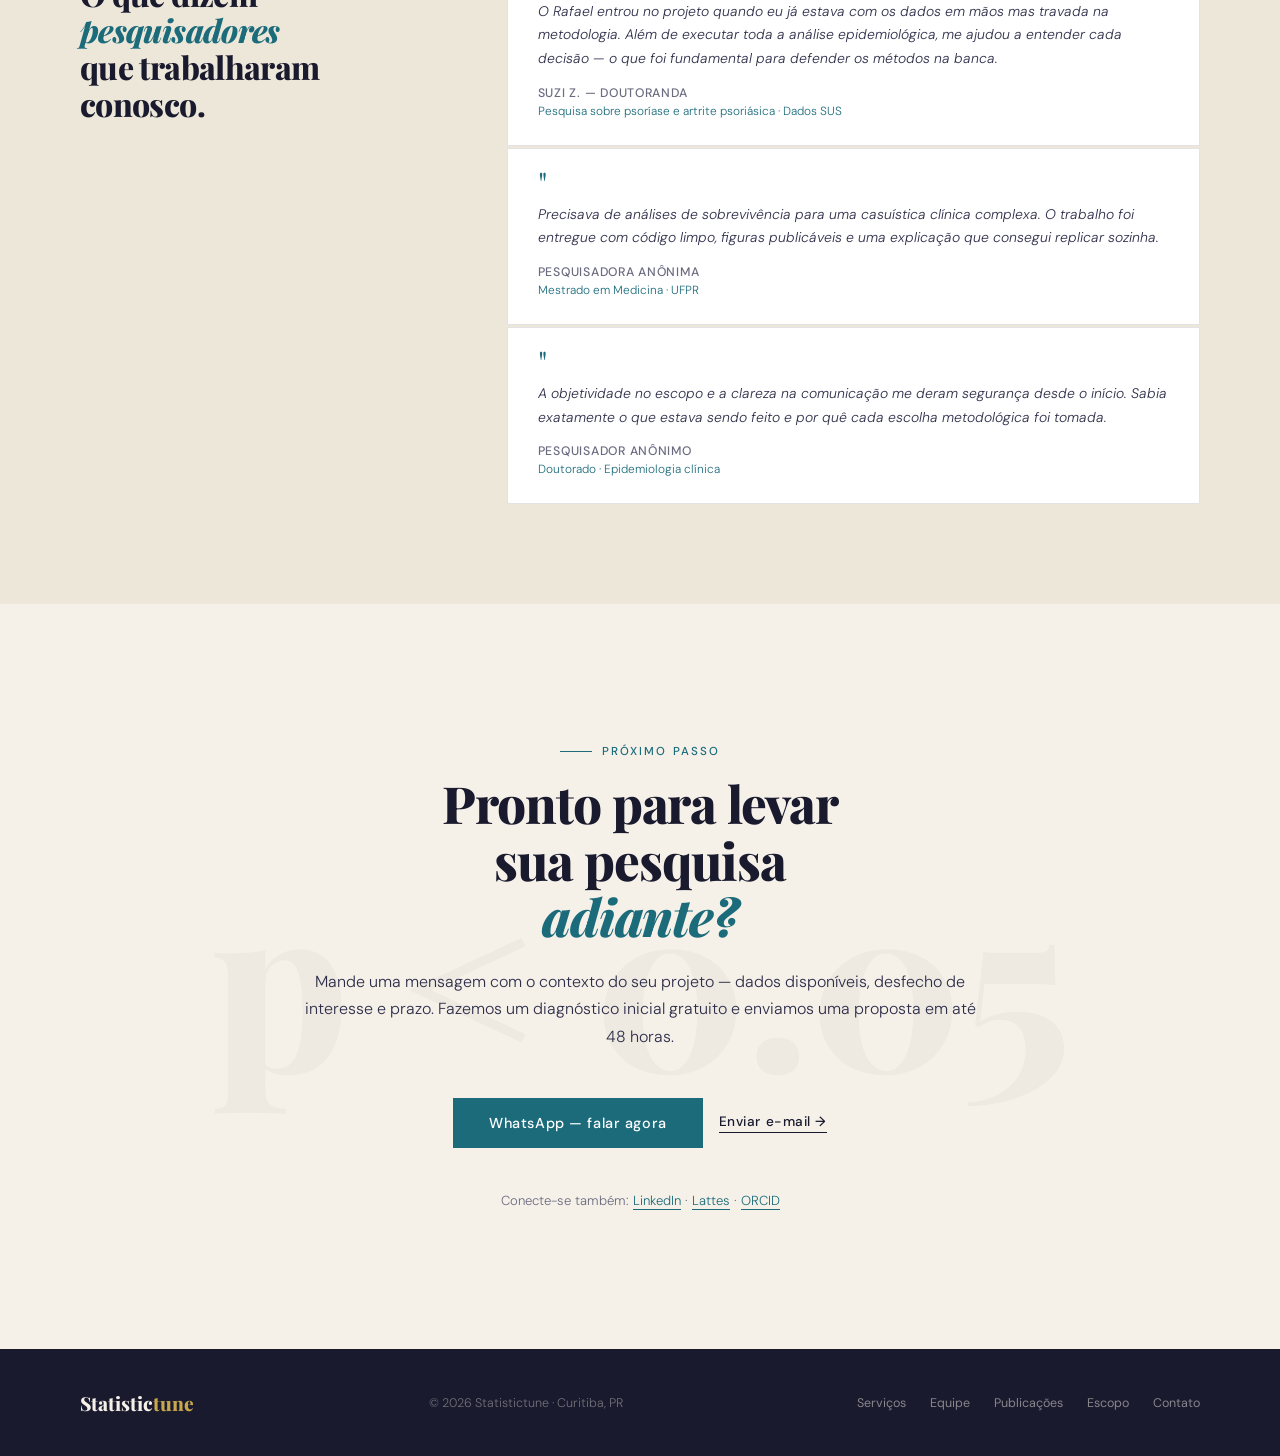
==== commit 75d0ef36: "ajuste link" ====
--- a/index.html
+++ b/index.html
@@ -789,8 +789,7 @@
       <div class="pub-entry">
         <div class="pub-meta"><span class="pub-journal-tag">Atena Editora</span><span class="pub-year">2021</span></div>
         <div class="pub-title">
-          <a href="https://proceedings.sbmac.emnuvens.com.br/sbmac/article/view/2397" target="_blank" rel="noopener">Aprendizagem Baseada em Problemas em Processos de Formação na Área Tecnológica</a>
-        </div>
+          <a href="https://atenaeditora.com.br/index.php/catalogo/post/aprendizagem-baseada-em-problemas-em-processos-de-formacao-na-area-tecnologica">        </div>
         <div class="pub-authors">Magalhães, R. A.; Araujo, A. M.</div>
       </div>
     </div>
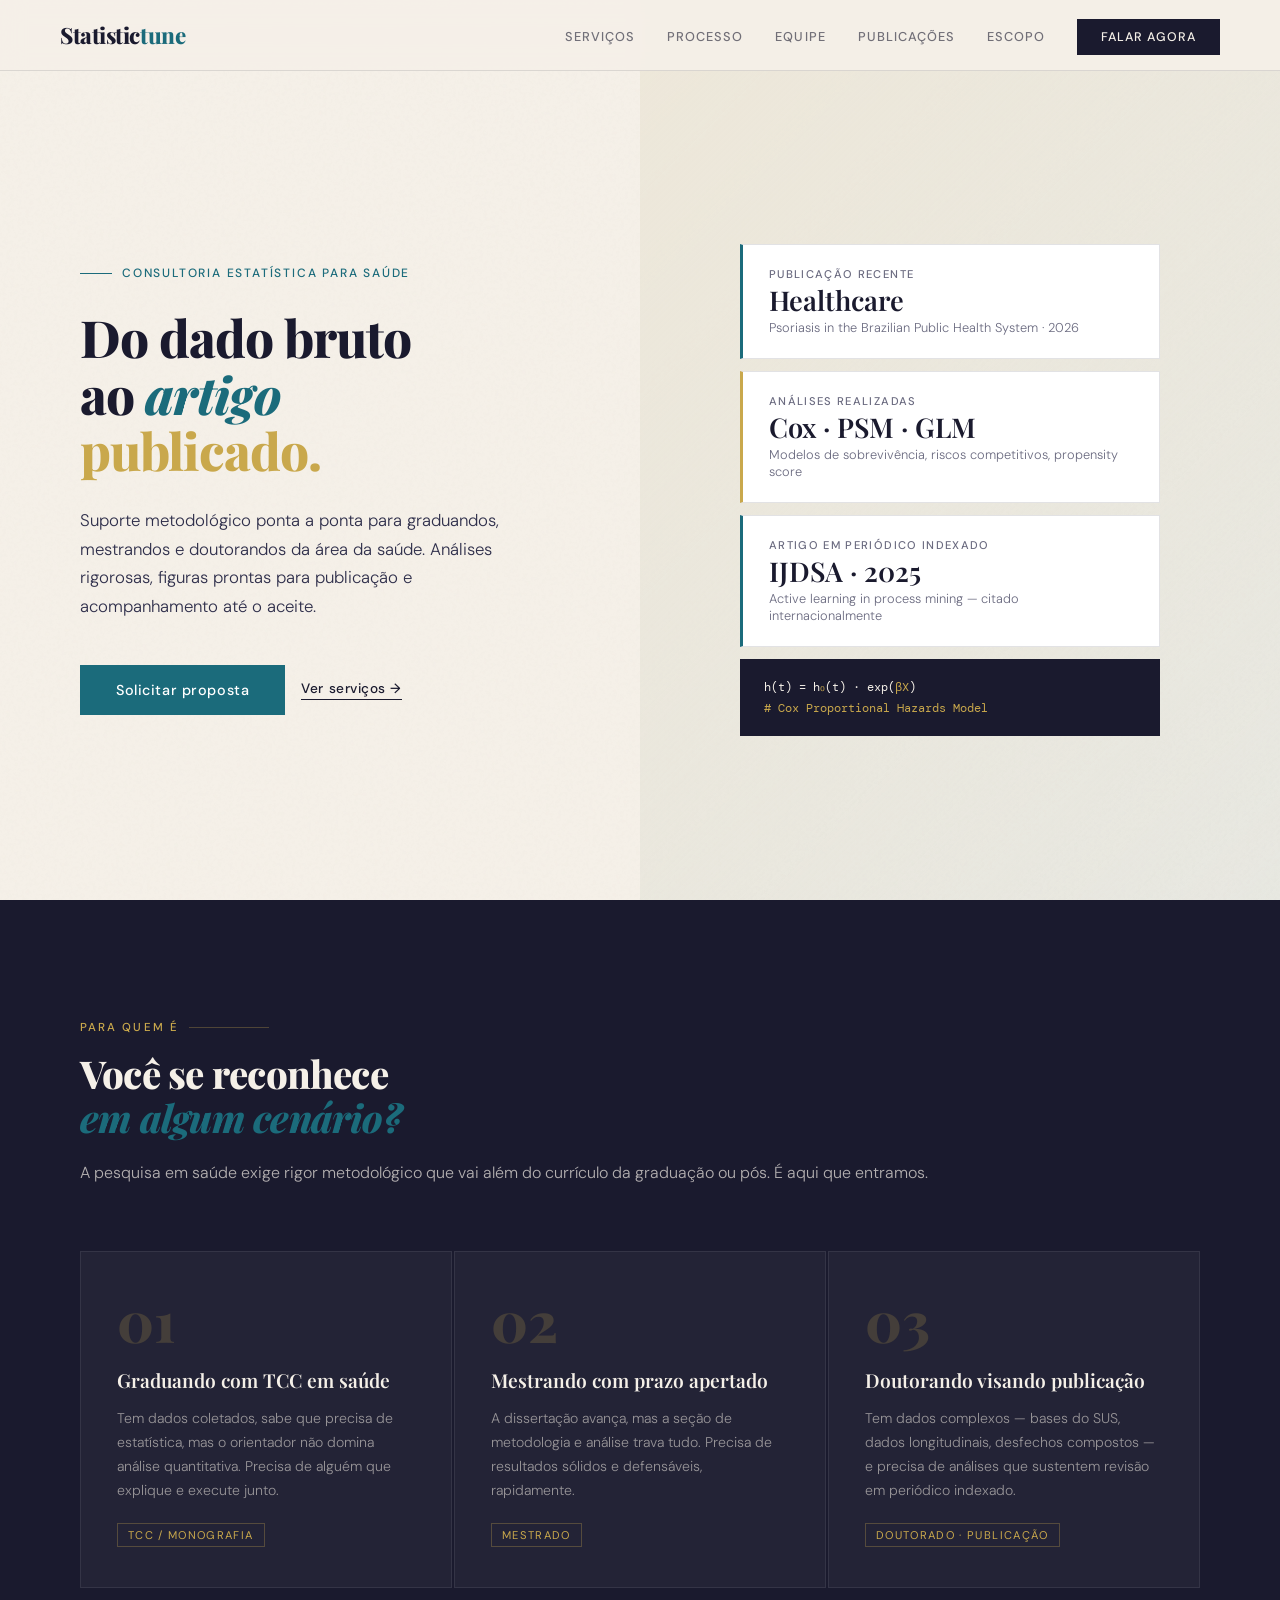
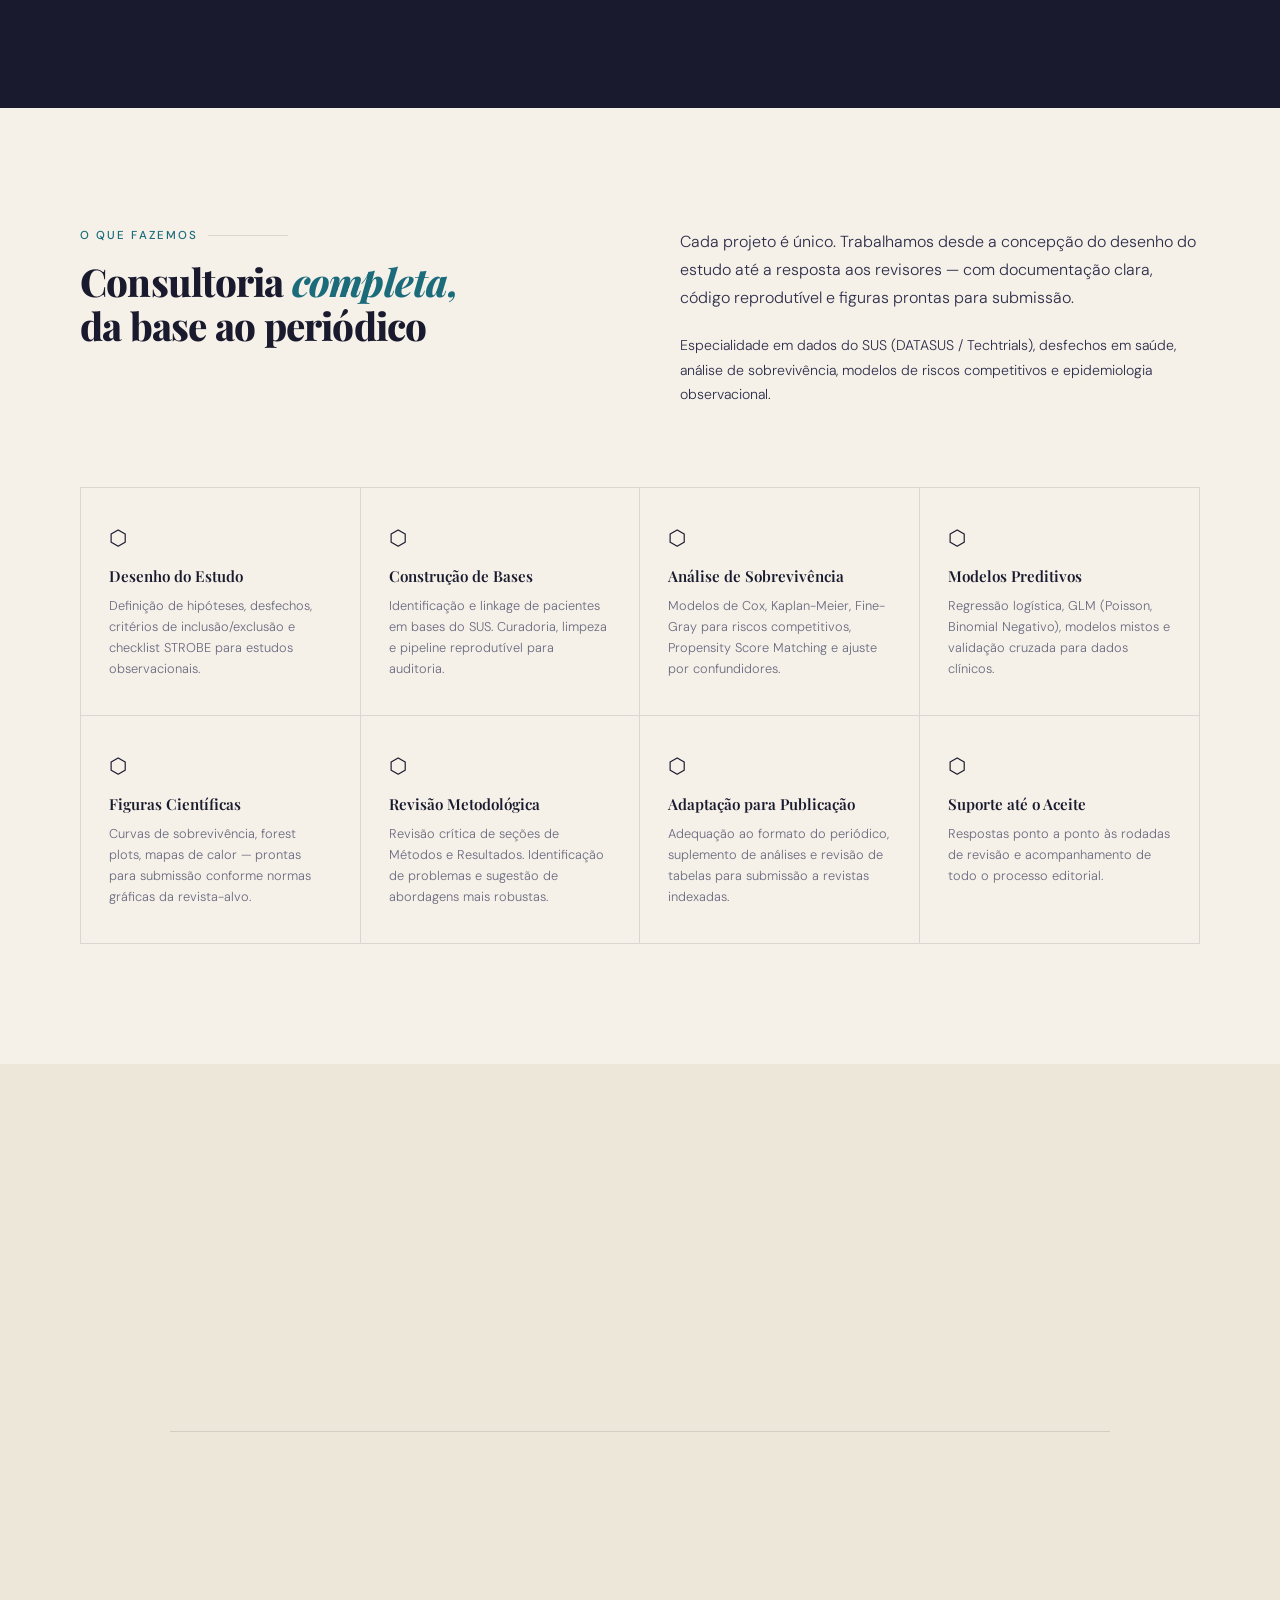
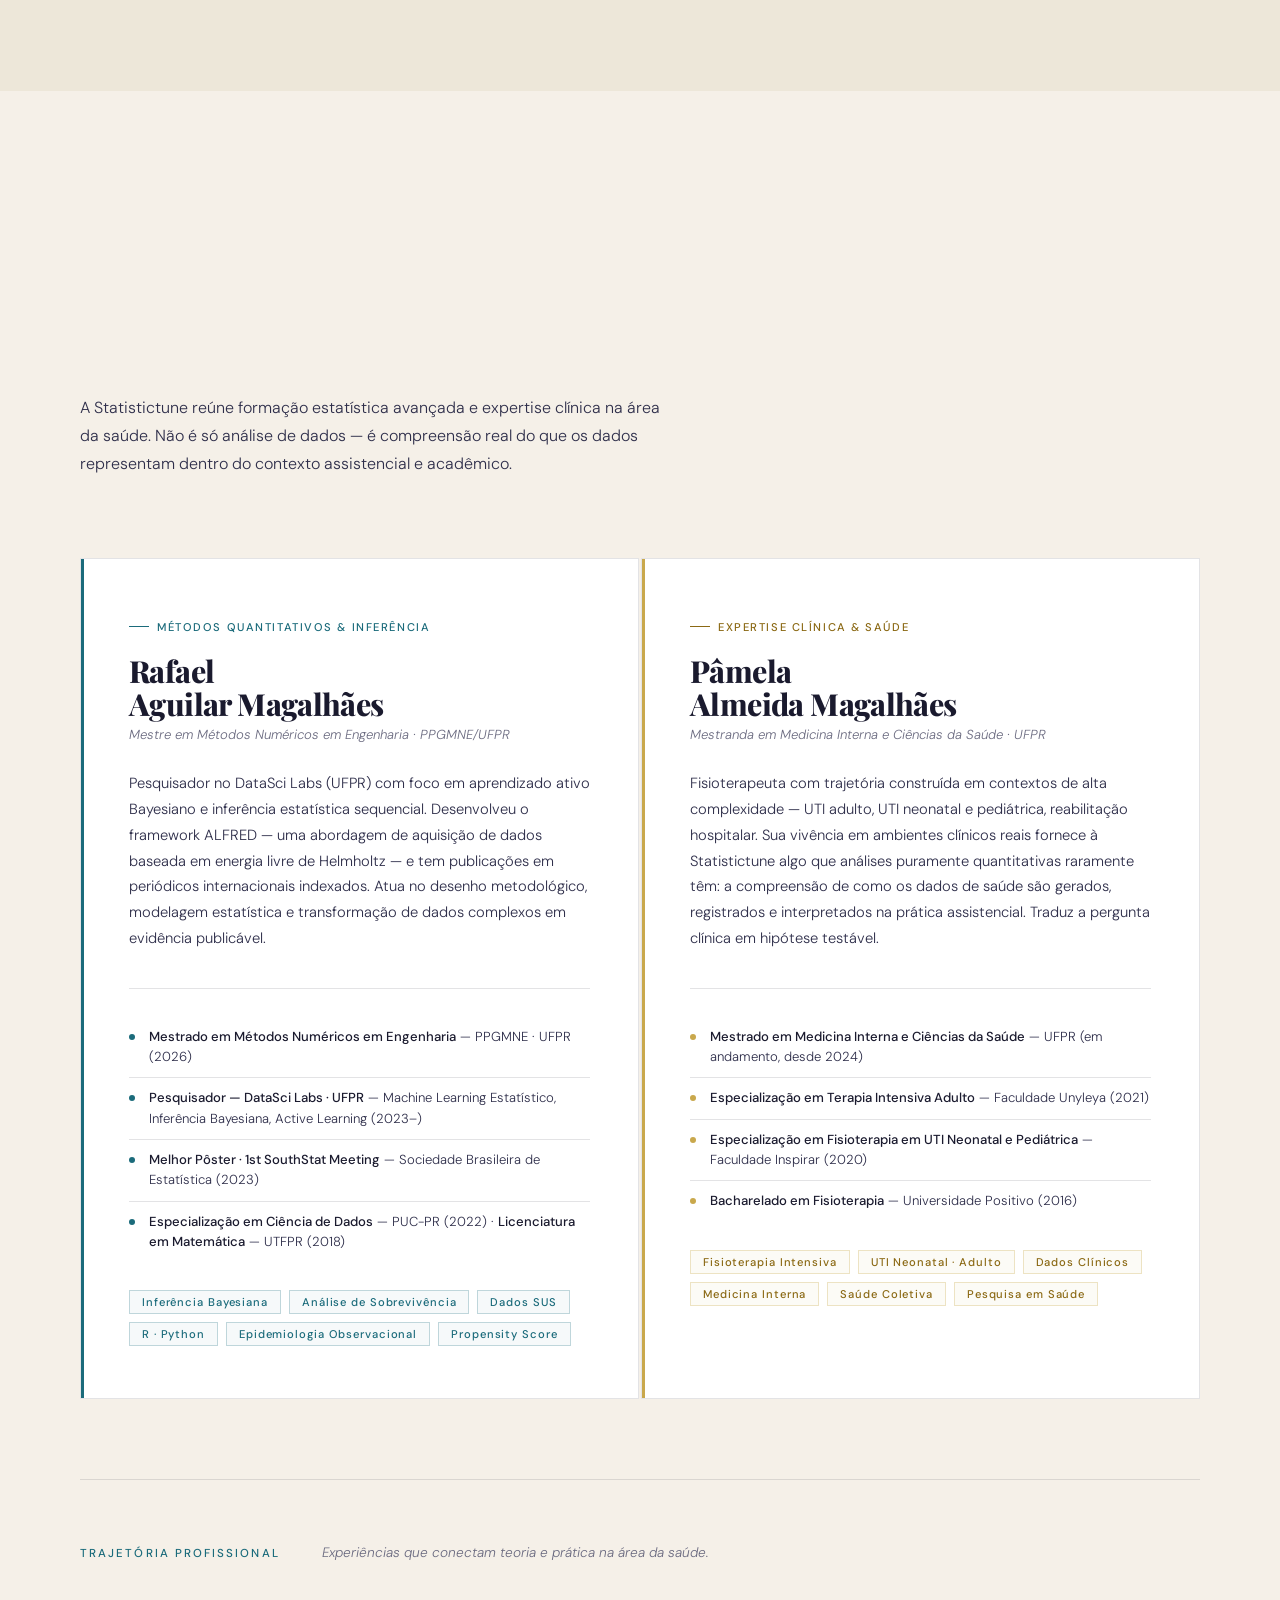
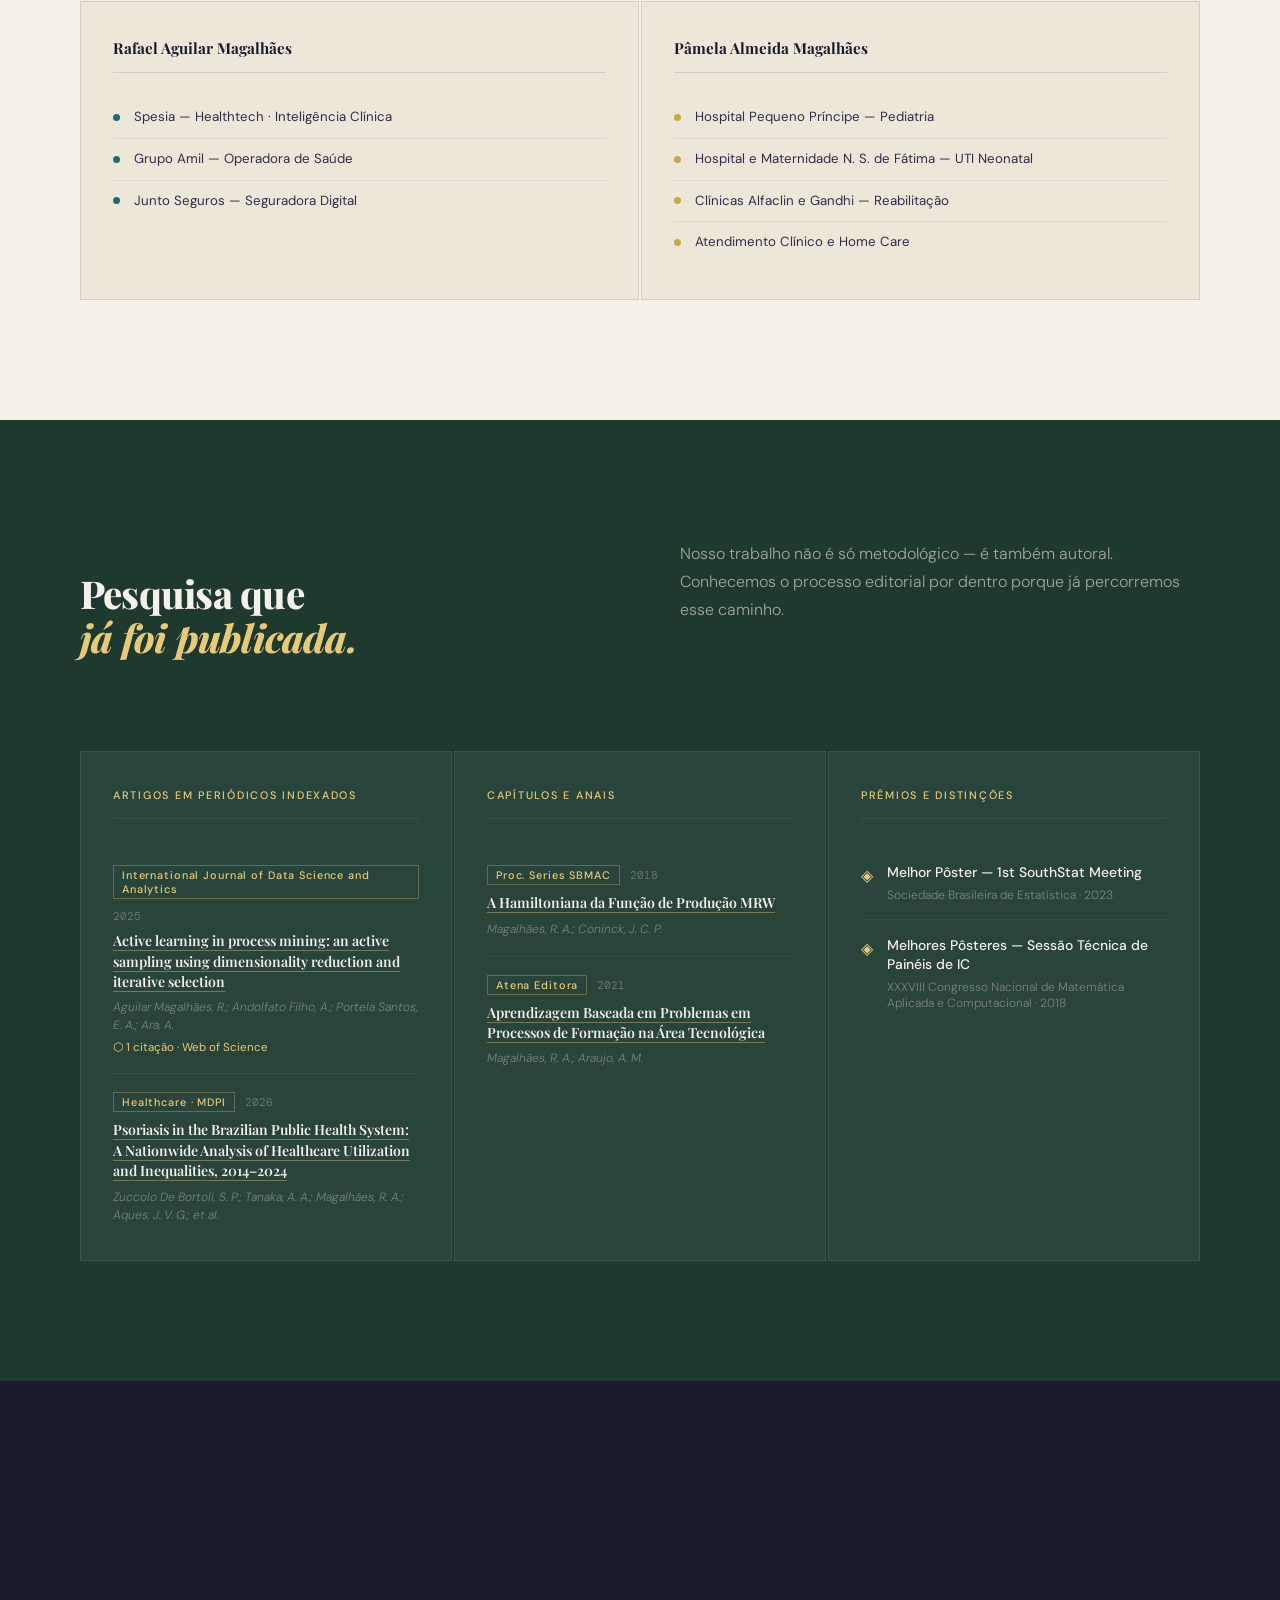
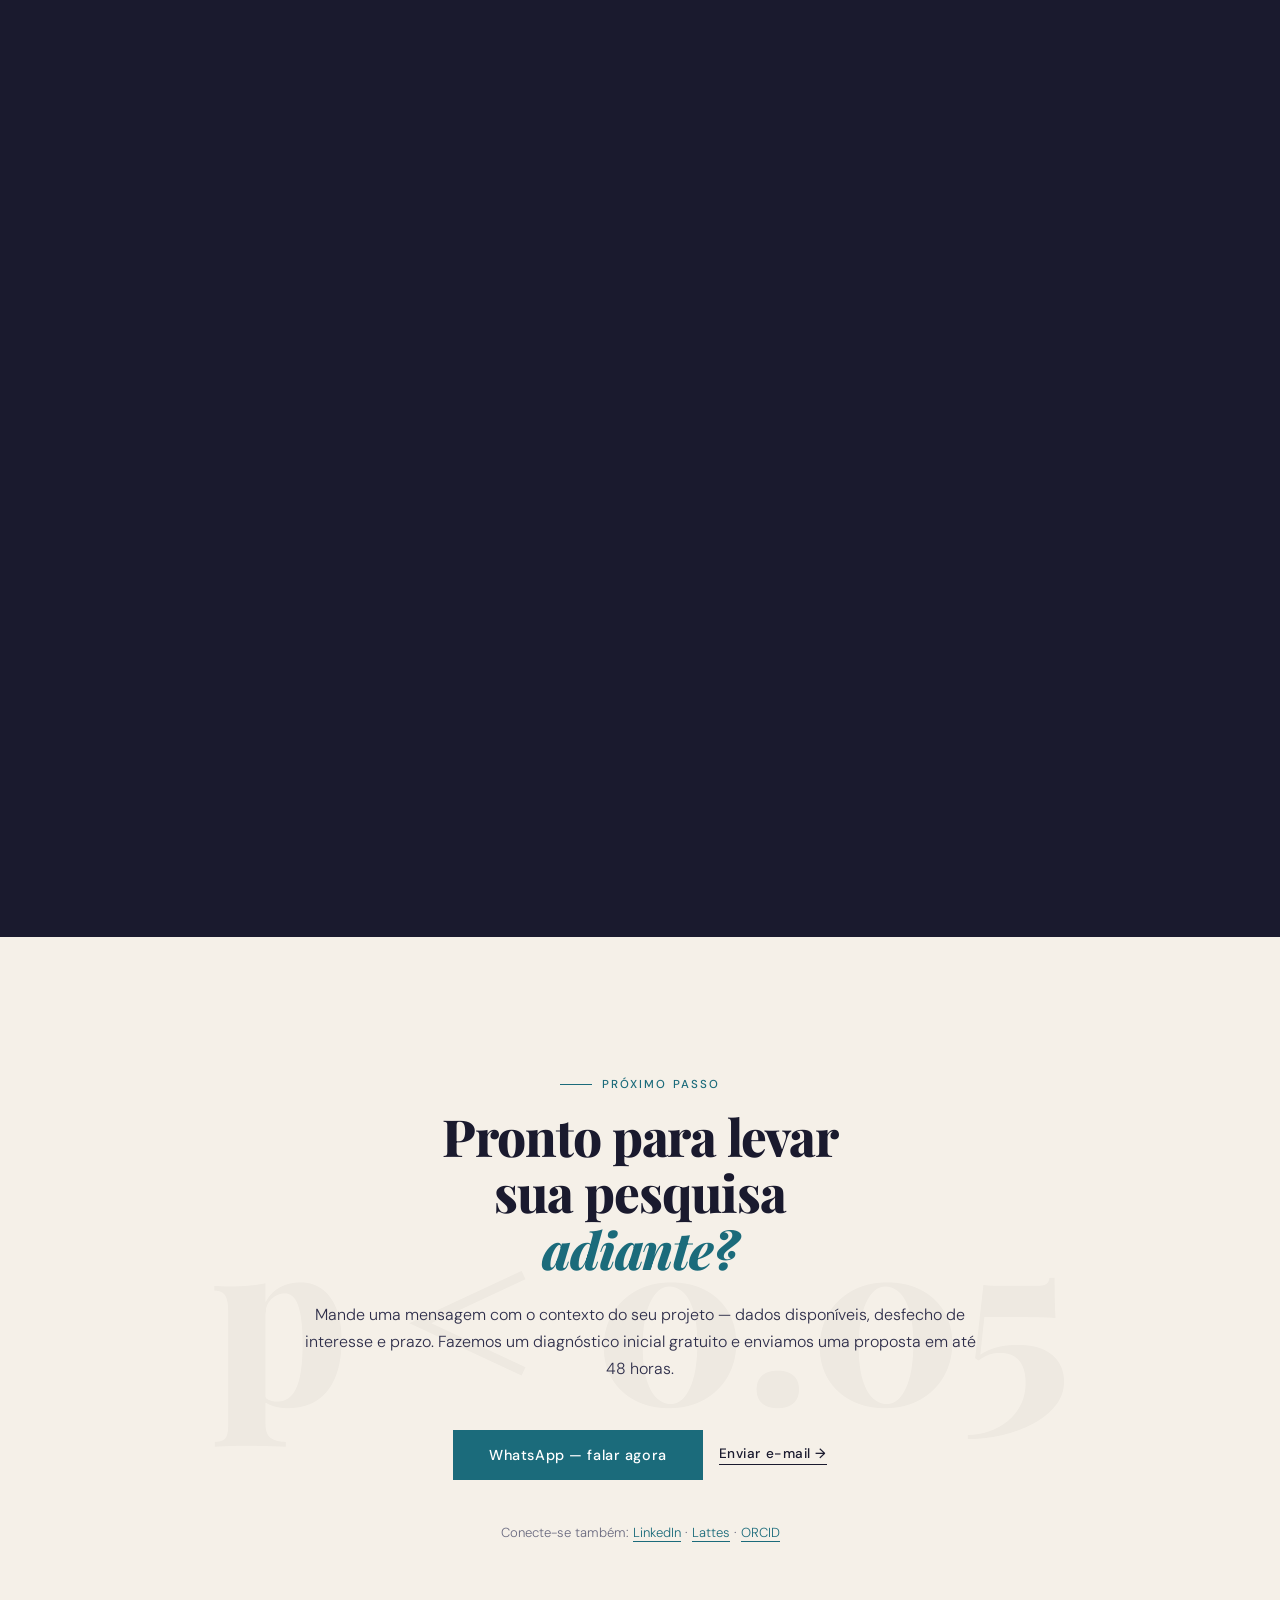
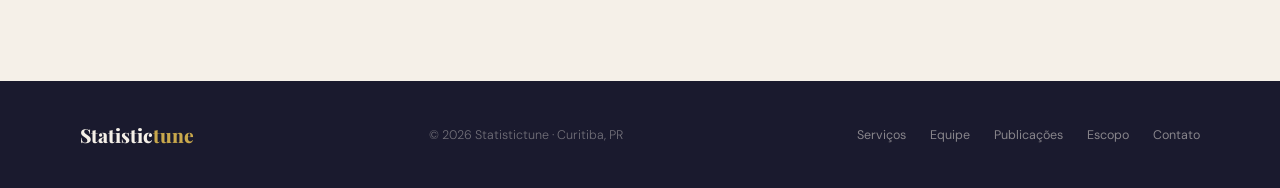
==== commit 9f3d8cf6: "ajuste" ====
--- a/index.html
+++ b/index.html
@@ -4,8 +4,6 @@
 <meta charset="UTF-8">
 <meta name="viewport" content="width=device-width, initial-scale=1.0">
 <title>Statistictune — Consultoria Estatística para Pesquisa em Saúde</title>
-<link rel="preconnect" href="https://fonts.googleapis.com">
-<link href="https://fonts.googleapis.com/css2?family=Playfair+Display:ital,wght@0,400;0,600;0,800;1,400&family=DM+Sans:wght@300;400;500&family=DM+Mono:wght@400&display=swap" rel="stylesheet">
 
 <!-- SEO -->
 <meta name="description" content="Consultoria estatística ponta a ponta para graduandos, mestrandos e doutorandos da área da saúde. Análises rigorosas, figuras científicas e suporte até a publicação em periódico indexado.">
@@ -14,24 +12,27 @@
 <meta name="robots" content="index, follow">
 <link rel="canonical" href="https://statistictune.com.br">
 
-<!-- Open Graph (preview no WhatsApp, LinkedIn, Facebook) -->
+<!-- Open Graph -->
 <meta property="og:type" content="website">
 <meta property="og:url" content="https://statistictune.com.br">
 <meta property="og:title" content="Statistictune — Consultoria Estatística para Pesquisa em Saúde">
 <meta property="og:description" content="Do dado bruto ao artigo publicado. Suporte metodológico ponta a ponta para graduandos, mestrandos e doutorandos da área da saúde.">
 <meta property="og:locale" content="pt_BR">
-
 <meta property="og:image" content="https://statistictune.com.br/og-image.png">
 <meta property="og:image:width" content="1200">
 <meta property="og:image:height" content="630">
 
 <!-- Twitter/X Card -->
-<meta name="twitter:card" content="summary">
+<meta name="twitter:card" content="summary_large_image">
 <meta name="twitter:title" content="Statistictune — Consultoria Estatística para Pesquisa em Saúde">
 <meta name="twitter:description" content="Do dado bruto ao artigo publicado. Suporte metodológico ponta a ponta para pesquisadores da área da saúde.">
-
-<!-- Google Search Console — adicionar aqui quando tiver a tag -->
+<meta name="twitter:image" content="https://statistictune.com.br/og-image.png">
+
+<!-- Google Search Console — adicione aqui quando tiver a tag -->
 <!-- <meta name="google-site-verification" content="XXXXXXXXXXXXXXX" /> -->
+
+<link rel="preconnect" href="https://fonts.googleapis.com">
+<link href="https://fonts.googleapis.com/css2?family=Playfair+Display:ital,wght@0,400;0,600;0,800;1,400&family=DM+Sans:wght@300;400;500&family=DM+Mono:wght@400&display=swap" rel="stylesheet">
 
 <!-- Google Analytics -->
 <script async src="https://www.googletagmanager.com/gtag/js?id=G-VSWKF5XT2K"></script>
@@ -41,19 +42,6 @@
   gtag('js', new Date());
   gtag('config', 'G-VSWKF5XT2K');
 </script>
-
-<!-- Meta Pixel (Facebook/Instagram Ads) -->
-<!-- <script>
-  !function(f,b,e,v,n,t,s){if(f.fbq)return;n=f.fbq=function(){n.callMethod?
-  n.callMethod.apply(n,arguments):n.queue.push(arguments)};
-  if(!f._fbq)f._fbq=n;n.push=n;n.loaded=!0;n.version='2.0';
-  n.queue=[];t=b.createElement(e);t.async=!0;
-  t.src=v;s=b.getElementsByTagName(e)[0];
-  s.parentNode.insertBefore(t,s)}(window,document,'script',
-  'https://connect.facebook.net/en_US/fbevents.js');
-  fbq('init', 'SEU_PIXEL_ID');
-  fbq('track', 'PageView');
-</script> -->
 
 <style>
   :root {
@@ -65,7 +53,6 @@
     --gold-light: #E8C97A;
     --teal: #1B6B7B;
     --teal-light: #2A8FA3;
-    --sage: #2D5C4A;
     --text-muted: #6B6B80;
     --border: rgba(26,26,46,0.12);
     --border-light: rgba(26,26,46,0.07);
@@ -73,237 +60,70 @@
 
   * { margin: 0; padding: 0; box-sizing: border-box; }
   html { scroll-behavior: smooth; }
-
-  body {
-    font-family: 'DM Sans', sans-serif;
-    background: var(--cream);
-    color: var(--ink);
-    overflow-x: hidden;
-  }
+  body { font-family: 'DM Sans', sans-serif; background: var(--cream); color: var(--ink); overflow-x: hidden; }
 
   body::before {
     content: '';
     position: fixed;
     inset: 0;
     background-image: url("data:image/svg+xml,%3Csvg viewBox='0 0 256 256' xmlns='http://www.w3.org/2000/svg'%3E%3Cfilter id='noise'%3E%3CfeTurbulence type='fractalNoise' baseFrequency='0.9' numOctaves='4' stitchTiles='stitch'/%3E%3C/filter%3E%3Crect width='100%25' height='100%25' filter='url(%23noise)' opacity='0.04'/%3E%3C/svg%3E");
-    pointer-events: none;
-    z-index: 0;
-    opacity: 0.5;
+    pointer-events: none; z-index: 0; opacity: 0.5;
   }
 
-  /* ─── NAV ─── */
+  /* Garante que NENHUM link fora de .pub-title tenha estilo de hyperlink */
+  a { color: inherit; text-decoration: none; }
+
   nav {
-    position: fixed;
-    top: 0; left: 0; right: 0;
-    z-index: 100;
-    display: flex;
-    align-items: center;
-    justify-content: space-between;
+    position: fixed; top: 0; left: 0; right: 0; z-index: 100;
+    display: flex; align-items: center; justify-content: space-between;
     padding: 20px 60px;
     background: rgba(245,240,232,0.94);
     backdrop-filter: blur(12px);
     border-bottom: 1px solid var(--border);
     transition: padding 0.3s;
   }
-  .nav-logo {
-    font-family: 'Playfair Display', serif;
-    font-size: 1.4rem;
-    font-weight: 800;
-    letter-spacing: -0.02em;
-    color: var(--ink);
-    text-decoration: none;
-  }
+  .nav-logo { font-family: 'Playfair Display', serif; font-size: 1.4rem; font-weight: 800; letter-spacing: -0.02em; color: var(--ink); }
   .nav-logo span { color: var(--teal); }
   .nav-links { display: flex; gap: 32px; list-style: none; }
-  .nav-links a {
-    font-size: 0.8rem;
-    font-weight: 500;
-    letter-spacing: 0.08em;
-    text-transform: uppercase;
-    color: var(--ink);
-    text-decoration: none;
-    opacity: 0.6;
-    transition: opacity 0.2s;
-  }
+  .nav-links a { font-size: 0.8rem; font-weight: 500; letter-spacing: 0.08em; text-transform: uppercase; color: var(--ink); opacity: 0.6; transition: opacity 0.2s; }
   .nav-links a:hover { opacity: 1; }
-  .nav-cta {
-    background: var(--ink);
-    color: var(--cream) !important;
-    opacity: 1 !important;
-    padding: 10px 24px;
-    font-size: 0.78rem !important;
-    transition: background 0.2s !important;
-  }
+  .nav-cta { background: var(--ink); color: var(--cream) !important; opacity: 1 !important; padding: 10px 24px; font-size: 0.78rem !important; transition: background 0.2s !important; }
   .nav-cta:hover { background: var(--teal) !important; }
 
-  /* ─── HERO ─── */
-  .hero {
-    min-height: 100vh;
-    display: grid;
-    grid-template-columns: 1fr 1fr;
-    position: relative;
-    padding-top: 80px;
-  }
-  .hero-bg-deco {
-    position: absolute;
-    top: 0; right: 0;
-    width: 50%; height: 100%;
-    background: linear-gradient(135deg, var(--cream-dark) 0%, rgba(27,107,123,0.06) 100%);
-    z-index: 0;
-    pointer-events: none;
-  }
-  .hero-left {
-    display: flex;
-    flex-direction: column;
-    justify-content: center;
-    padding: 80px 60px 80px 80px;
-    position: relative;
-    z-index: 1;
-  }
-  .hero-eyebrow {
-    display: inline-flex;
-    align-items: center;
-    gap: 10px;
-    font-size: 0.75rem;
-    font-weight: 500;
-    letter-spacing: 0.15em;
-    text-transform: uppercase;
-    color: var(--teal);
-    margin-bottom: 28px;
-    opacity: 0;
-    animation: fadeUp 0.8s 0.2s ease forwards;
-  }
+  .hero { min-height: 100vh; display: grid; grid-template-columns: 1fr 1fr; position: relative; padding-top: 80px; }
+  .hero-bg-deco { position: absolute; top: 0; right: 0; width: 50%; height: 100%; background: linear-gradient(135deg, var(--cream-dark) 0%, rgba(27,107,123,0.06) 100%); z-index: 0; pointer-events: none; }
+  .hero-left { display: flex; flex-direction: column; justify-content: center; padding: 80px 60px 80px 80px; position: relative; z-index: 1; }
+  .hero-eyebrow { display: inline-flex; align-items: center; gap: 10px; font-size: 0.75rem; font-weight: 500; letter-spacing: 0.15em; text-transform: uppercase; color: var(--teal); margin-bottom: 28px; opacity: 0; animation: fadeUp 0.8s 0.2s ease forwards; }
   .hero-eyebrow::before { content: ''; display: block; width: 32px; height: 1px; background: var(--teal); }
-  .hero-title {
-    font-family: 'Playfair Display', serif;
-    font-size: clamp(2.8rem, 4vw, 4.2rem);
-    font-weight: 800;
-    line-height: 1.1;
-    letter-spacing: -0.02em;
-    margin-bottom: 28px;
-    opacity: 0;
-    animation: fadeUp 0.8s 0.35s ease forwards;
-  }
+  .hero-title { font-family: 'Playfair Display', serif; font-size: clamp(2.8rem, 4vw, 4.2rem); font-weight: 800; line-height: 1.1; letter-spacing: -0.02em; margin-bottom: 28px; opacity: 0; animation: fadeUp 0.8s 0.35s ease forwards; }
   .hero-title em { font-style: italic; color: var(--teal); }
   .hero-title .line-gold { color: var(--gold); }
-  .hero-sub {
-    font-size: 1.05rem;
-    line-height: 1.7;
-    color: var(--ink-light);
-    max-width: 460px;
-    margin-bottom: 44px;
-    font-weight: 300;
-    opacity: 0;
-    animation: fadeUp 0.8s 0.5s ease forwards;
-  }
-  .hero-actions {
-    display: flex;
-    gap: 16px;
-    align-items: center;
-    opacity: 0;
-    animation: fadeUp 0.8s 0.65s ease forwards;
-  }
-  .hero-right {
-    position: relative;
-    z-index: 1;
-    display: flex;
-    align-items: center;
-    justify-content: center;
-    padding: 100px 60px 100px 40px;
-  }
-  .hero-visual {
-    width: 100%;
-    max-width: 420px;
-    display: flex;
-    flex-direction: column;
-    gap: 12px;
-    opacity: 0;
-    animation: fadeIn 1s 0.8s ease forwards;
-  }
-  .stat-card {
-    background: white;
-    border: 1px solid var(--border);
-    border-left: 3px solid var(--teal);
-    padding: 22px 26px;
-    transition: transform 0.3s, box-shadow 0.3s;
-  }
+  .hero-sub { font-size: 1.05rem; line-height: 1.7; color: var(--ink-light); max-width: 460px; margin-bottom: 44px; font-weight: 300; opacity: 0; animation: fadeUp 0.8s 0.5s ease forwards; }
+  .hero-actions { display: flex; gap: 16px; align-items: center; opacity: 0; animation: fadeUp 0.8s 0.65s ease forwards; }
+  .hero-right { position: relative; z-index: 1; display: flex; align-items: center; justify-content: center; padding: 100px 60px 100px 40px; }
+  .hero-visual { width: 100%; max-width: 420px; display: flex; flex-direction: column; gap: 12px; opacity: 0; animation: fadeIn 1s 0.8s ease forwards; }
+  .stat-card { background: white; border: 1px solid var(--border); border-left: 3px solid var(--teal); padding: 22px 26px; transition: transform 0.3s, box-shadow 0.3s; }
   .stat-card:hover { transform: translateX(5px); box-shadow: -3px 4px 16px rgba(0,0,0,0.06); }
   .stat-card-accent { border-left-color: var(--gold); }
   .card-label { font-size: 0.7rem; font-weight: 500; letter-spacing: 0.12em; text-transform: uppercase; color: var(--text-muted); margin-bottom: 6px; }
   .card-value { font-family: 'Playfair Display', serif; font-size: 1.7rem; font-weight: 600; color: var(--ink); line-height: 1; margin-bottom: 5px; }
   .card-desc { font-size: 0.8rem; color: var(--text-muted); font-weight: 300; }
-  .formula-card {
-    background: var(--ink);
-    color: var(--cream);
-    padding: 18px 24px;
-    font-family: 'DM Mono', monospace;
-    font-size: 0.75rem;
-    line-height: 1.7;
-  }
+  .formula-card { background: var(--ink); color: var(--cream); padding: 18px 24px; font-family: 'DM Mono', monospace; font-size: 0.75rem; line-height: 1.7; }
   .formula-card .fc-gold { color: var(--gold); }
 
-  /* ─── BOTÕES ─── */
-  .btn-primary {
-    background: var(--teal);
-    color: #fff;
-    padding: 16px 36px;
-    font-family: 'DM Sans', sans-serif;
-    font-size: 0.9rem;
-    font-weight: 500;
-    letter-spacing: 0.04em;
-    border: none;
-    cursor: pointer;
-    text-decoration: none;
-    display: inline-block;
-    transition: background 0.2s, transform 0.2s;
-  }
-  .btn-primary:hover { background: var(--ink); transform: translateY(-1px); }
-  .btn-ghost {
-    color: var(--ink);
-    font-size: 0.85rem;
-    font-weight: 500;
-    text-decoration: none;
-    letter-spacing: 0.04em;
-    border-bottom: 1px solid var(--ink);
-    padding-bottom: 2px;
-    transition: color 0.2s, border-color 0.2s;
-  }
+  .btn-primary { background: var(--teal); color: #fff; padding: 16px 36px; font-family: 'DM Sans', sans-serif; font-size: 0.9rem; font-weight: 500; letter-spacing: 0.04em; border: none; cursor: pointer; display: inline-block; transition: background 0.2s, transform 0.2s; }
+  .btn-primary:hover { background: var(--ink); transform: translateY(-1px); color: #fff; }
+  .btn-ghost { color: var(--ink); font-size: 0.85rem; font-weight: 500; letter-spacing: 0.04em; border-bottom: 1px solid var(--ink); padding-bottom: 2px; transition: color 0.2s, border-color 0.2s; }
   .btn-ghost:hover { color: var(--teal); border-color: var(--teal); }
 
-  /* ─── SECTIONS BASE ─── */
   section { position: relative; z-index: 1; }
-
-  .section-label {
-    font-size: 0.72rem;
-    font-weight: 500;
-    letter-spacing: 0.18em;
-    text-transform: uppercase;
-    color: var(--teal);
-    margin-bottom: 16px;
-    display: flex;
-    align-items: center;
-    gap: 10px;
-  }
+  .section-label { font-size: 0.72rem; font-weight: 500; letter-spacing: 0.18em; text-transform: uppercase; color: var(--teal); margin-bottom: 16px; display: flex; align-items: center; gap: 10px; }
   .section-label::after { content: ''; flex: 1; height: 1px; background: var(--border); max-width: 80px; }
-  .section-title {
-    font-family: 'Playfair Display', serif;
-    font-size: clamp(2rem, 3vw, 3rem);
-    font-weight: 800;
-    line-height: 1.15;
-    letter-spacing: -0.02em;
-    margin-bottom: 20px;
-  }
+  .section-title { font-family: 'Playfair Display', serif; font-size: clamp(2rem, 3vw, 3rem); font-weight: 800; line-height: 1.15; letter-spacing: -0.02em; margin-bottom: 20px; }
   .section-title em { font-style: italic; color: var(--teal); }
   .section-body { font-size: 1rem; line-height: 1.75; color: var(--ink-light); font-weight: 300; max-width: 580px; }
 
-  /* ════════════════════════════════
-     SEÇÃO 1 — PARA QUEM  (ink escuro)
-  ════════════════════════════════ */
-  .target-section {
-    padding: 120px 80px;
-    background: var(--ink);
-    color: var(--cream);
-  }
+  .target-section { padding: 120px 80px; background: var(--ink); color: var(--cream); }
   .target-section .section-label { color: var(--gold); }
   .target-section .section-label::after { background: rgba(201,168,76,0.3); }
   .target-section .section-title { color: var(--cream); }
@@ -316,9 +136,6 @@
   .tc-desc { font-size: 0.88rem; line-height: 1.7; color: rgba(245,240,232,0.55); font-weight: 300; }
   .tc-tag { display: inline-block; margin-top: 20px; font-size: 0.7rem; letter-spacing: 0.12em; text-transform: uppercase; color: var(--gold); border: 1px solid rgba(201,168,76,0.3); padding: 4px 10px; }
 
-  /* ════════════════════════════════
-     SEÇÃO 2 — SERVIÇOS  (cream claro)
-  ════════════════════════════════ */
   .services-section { padding: 120px 80px; background: var(--cream); }
   .services-intro { display: grid; grid-template-columns: 1fr 1fr; gap: 80px; align-items: start; margin-bottom: 80px; }
   .services-grid { display: grid; grid-template-columns: repeat(4, 1fr); border: 1px solid var(--border); }
@@ -332,9 +149,6 @@
   .si-title { font-family: 'Playfair Display', serif; font-size: 0.95rem; font-weight: 600; margin-bottom: 8px; line-height: 1.3; }
   .si-desc { font-size: 0.8rem; line-height: 1.65; color: var(--text-muted); font-weight: 300; }
 
-  /* ════════════════════════════════
-     SEÇÃO 3 — PROCESSO  (cream-dark)
-  ════════════════════════════════ */
   .process-section { padding: 120px 80px; background: var(--cream-dark); }
   .process-section .section-label { color: var(--teal); }
   .process-header { display: grid; grid-template-columns: 1fr 2fr; gap: 80px; align-items: start; margin-bottom: 80px; }
@@ -345,9 +159,6 @@
   .ps-title { font-family: 'Playfair Display', serif; font-size: 0.95rem; font-weight: 600; margin-bottom: 8px; line-height: 1.3; }
   .ps-desc { font-size: 0.8rem; line-height: 1.65; color: var(--text-muted); font-weight: 300; }
 
-  /* ════════════════════════════════
-     SEÇÃO 4 — EQUIPE  (cream claro)
-  ════════════════════════════════ */
   .team-section { padding: 120px 80px; background: var(--cream); }
   .team-intro { max-width: 640px; margin-bottom: 80px; }
   .team-grid { display: grid; grid-template-columns: 1fr 1fr; gap: 2px; }
@@ -372,7 +183,6 @@
   .tc-tag-item { font-size: 0.7rem; letter-spacing: 0.08em; font-weight: 500; color: var(--teal); border: 1px solid rgba(27,107,123,0.25); padding: 4px 12px; background: rgba(27,107,123,0.04); }
   .card-pamela .tc-tag-item { color: #8B6914; border-color: rgba(201,168,76,0.3); background: rgba(201,168,76,0.05); }
 
-  /* trajetória */
   .traj-wrapper { margin-top: 80px; border-top: 1px solid var(--border); padding-top: 64px; }
   .traj-header { display: flex; align-items: baseline; gap: 32px; margin-bottom: 40px; flex-wrap: wrap; }
   .traj-sub { font-size: 0.85rem; color: var(--text-muted); font-weight: 300; font-style: italic; }
@@ -387,56 +197,32 @@
   .traj-dot-gold { background: var(--gold); }
   .traj-place { font-size: 0.83rem; font-weight: 400; color: var(--ink-light); line-height: 1.4; }
 
-  /* ════════════════════════════════
-     SEÇÃO 5 — PUBLICAÇÕES  (sage verde escuro)
-  ════════════════════════════════ */
   .pub-section { padding: 120px 80px; background: #1E3A2F; color: var(--cream); }
   .pub-section .section-label { color: var(--gold-light); }
   .pub-section .section-label::after { background: rgba(232,201,122,0.25); }
   .pub-section .section-title { color: var(--cream); }
   .pub-section .section-title em { color: var(--gold-light); }
   .pub-section .section-body { color: rgba(245,240,232,0.6); }
-
   .pub-section-header { display: grid; grid-template-columns: 1fr 1fr; gap: 80px; align-items: start; margin-bottom: 72px; }
-
   .pub-block { display: grid; grid-template-columns: 1fr 1fr 1fr; gap: 2px; }
-
   .pub-group { background: rgba(255,255,255,0.05); border: 1px solid rgba(255,255,255,0.09); padding: 36px 32px; display: flex; flex-direction: column; }
   .pub-group-label { font-size: 0.68rem; font-weight: 500; letter-spacing: 0.16em; text-transform: uppercase; color: var(--gold-light); margin-bottom: 28px; padding-bottom: 16px; border-bottom: 1px solid rgba(255,255,255,0.08); }
-  /* Garante que todos os links dentro de .pub-title fiquem brancos */
-  .pub-title a {
-      color: #ffffff;
-      text-decoration: none; /* Opcional: remove o sublinhado */
-  }
-
-  /* Opcional: define a cor quando o mouse passa por cima (hover) */
-  .pub-title a:hover {
-      color: #cccccc; /* Muda para um tom de cinza claro ao passar o mouse */
-      text-decoration: underline;
-  }
-
-  /* Opcional: remove a cor de 'visitado' */
-  .pub-title a:visited {
-      color: #ffffff;
-  }
   .pub-entry { padding: 18px 0; border-bottom: 1px solid rgba(255,255,255,0.06); }
   .pub-entry:last-child { border-bottom: none; padding-bottom: 0; }
   .pub-meta { display: flex; align-items: center; gap: 10px; margin-bottom: 8px; flex-wrap: wrap; }
   .pub-journal-tag { font-size: 0.68rem; font-weight: 500; letter-spacing: 0.08em; color: var(--gold-light); border: 1px solid rgba(232,201,122,0.3); padding: 2px 8px; }
   .pub-year { font-family: 'DM Mono', monospace; font-size: 0.7rem; color: rgba(245,240,232,0.3); }
   .pub-title { font-family: 'Playfair Display', serif; font-size: 0.88rem; font-weight: 600; color: var(--cream); line-height: 1.45; margin-bottom: 6px; }
+  .pub-title a { color: var(--cream); text-decoration: none; border-bottom: 1px solid rgba(232,201,122,0.4); transition: color 0.2s, border-color 0.2s; }
+  .pub-title a:hover { color: var(--gold-light); border-color: var(--gold-light); }
   .pub-authors { font-size: 0.75rem; color: rgba(245,240,232,0.38); font-weight: 300; line-height: 1.5; font-style: italic; }
   .pub-note { font-size: 0.72rem; color: var(--gold-light); margin-top: 6px; }
-
   .award-entry { display: flex; gap: 14px; align-items: flex-start; padding: 16px 0; border-bottom: 1px solid rgba(255,255,255,0.06); }
   .award-entry:last-child { border-bottom: none; padding-bottom: 0; }
   .award-icon { color: var(--gold-light); font-size: 1rem; margin-top: 2px; flex-shrink: 0; }
   .award-title { font-size: 0.87rem; font-weight: 500; color: var(--cream); line-height: 1.4; margin-bottom: 4px; }
   .award-org { font-size: 0.75rem; color: rgba(245,240,232,0.4); font-weight: 300; }
 
-  /* ════════════════════════════════
-     SEÇÃO 6 — ESCOPO  (ink escuro)
-  ════════════════════════════════ */
   .scope-section { padding: 120px 80px; background: var(--ink); color: var(--cream); }
   .scope-section .section-label { color: var(--gold); }
   .scope-section .section-label::after { background: rgba(201,168,76,0.3); }
@@ -457,14 +243,11 @@
   .sc-activities li::before { content: '—'; color: var(--gold); flex-shrink: 0; }
   .scope-card.featured .sc-activities li { color: rgba(255,255,255,0.85); }
   .scope-card.featured .sc-activities li::before { color: rgba(255,255,255,0.5); }
-  .btn-scope { display: block; text-align: center; padding: 13px 24px; font-size: 0.8rem; font-weight: 500; letter-spacing: 0.06em; text-decoration: none; border: 1px solid rgba(255,255,255,0.2); color: var(--cream); transition: background 0.2s, border-color 0.2s; }
-  .btn-scope:hover { background: rgba(255,255,255,0.1); border-color: rgba(255,255,255,0.4); }
+  .btn-scope { display: block; text-align: center; padding: 13px 24px; font-size: 0.8rem; font-weight: 500; letter-spacing: 0.06em; border: 1px solid rgba(255,255,255,0.2); color: var(--cream); transition: background 0.2s, border-color 0.2s; }
+  .btn-scope:hover { background: rgba(255,255,255,0.1); border-color: rgba(255,255,255,0.4); color: var(--cream); }
   .scope-card.featured .btn-scope { background: var(--ink); border-color: var(--ink); }
   .scope-card.featured .btn-scope:hover { background: var(--cream); color: var(--ink); }
 
-  /* ════════════════════════════════
-     SEÇÃO 7 — DEPOIMENTOS  (cream-dark)
-  ════════════════════════════════ */
   .trust-section { padding: 100px 80px; background: var(--cream-dark); display: grid; grid-template-columns: 1fr 2fr; gap: 80px; align-items: start; }
   .trust-items { display: flex; flex-direction: column; gap: 2px; }
   .trust-item { background: white; border: 1px solid var(--border); padding: 26px 30px; transition: border-color 0.3s; }
@@ -474,9 +257,6 @@
   .ti-author { font-size: 0.77rem; font-weight: 500; letter-spacing: 0.06em; text-transform: uppercase; color: var(--text-muted); }
   .ti-role { display: block; font-weight: 300; letter-spacing: 0; text-transform: none; font-size: 0.74rem; margin-top: 2px; color: var(--teal); }
 
-  /* ════════════════════════════════
-     CTA FINAL  (cream)
-  ════════════════════════════════ */
   .cta-section { padding: 140px 80px; text-align: center; position: relative; overflow: hidden; background: var(--cream); }
   .cta-section::before { content: 'p < 0.05'; position: absolute; font-family: 'Playfair Display', serif; font-size: 18vw; font-weight: 800; color: rgba(26,26,46,0.03); top: 50%; left: 50%; transform: translate(-50%, -50%); white-space: nowrap; pointer-events: none; }
   .cta-inner { position: relative; z-index: 1; max-width: 680px; margin: 0 auto; }
@@ -488,24 +268,21 @@
   .cta-sub { font-size: 1rem; line-height: 1.7; color: var(--ink-light); font-weight: 300; margin-bottom: 48px; }
   .cta-buttons { display: flex; gap: 16px; justify-content: center; align-items: center; }
   .cta-contact { margin-top: 44px; font-size: 0.82rem; color: var(--text-muted); font-weight: 300; }
-  .cta-contact a { color: var(--teal); text-decoration: none; border-bottom: 1px solid var(--teal); }
-
-  /* ─── FOOTER ─── */
+  .cta-contact a { color: var(--teal); border-bottom: 1px solid var(--teal); }
+
   footer { padding: 40px 80px; border-top: 1px solid var(--border); display: flex; justify-content: space-between; align-items: center; background: var(--ink); }
-  .footer-logo { font-family: 'Playfair Display', serif; font-size: 1.2rem; font-weight: 800; color: var(--cream); text-decoration: none; }
+  .footer-logo { font-family: 'Playfair Display', serif; font-size: 1.2rem; font-weight: 800; color: var(--cream); }
   .footer-logo span { color: var(--gold); }
   .footer-copy { font-size: 0.78rem; color: rgba(245,240,232,0.4); font-weight: 300; }
   .footer-links { display: flex; gap: 24px; }
-  .footer-links a { font-size: 0.78rem; color: rgba(245,240,232,0.5); text-decoration: none; transition: color 0.2s; }
+  .footer-links a { font-size: 0.78rem; color: rgba(245,240,232,0.5); transition: color 0.2s; }
   .footer-links a:hover { color: var(--gold); }
 
-  /* ─── ANIMAÇÕES ─── */
   @keyframes fadeUp { from { opacity: 0; transform: translateY(20px); } to { opacity: 1; transform: translateY(0); } }
   @keyframes fadeIn { from { opacity: 0; } to { opacity: 1; } }
   .reveal { opacity: 0; transform: translateY(24px); transition: opacity 0.7s ease, transform 0.7s ease; }
   .reveal.visible { opacity: 1; transform: translateY(0); }
 
-  /* ─── RESPONSIVO ─── */
   @media (max-width: 1100px) {
     nav { padding: 18px 40px; }
     .hero { grid-template-columns: 1fr; }
@@ -544,7 +321,6 @@
 </head>
 <body>
 
-<!-- NAV -->
 <nav>
   <a href="#" class="nav-logo">Statistic<span>tune</span></a>
   <ul class="nav-links">
@@ -557,19 +333,12 @@
   </ul>
 </nav>
 
-<!-- HERO -->
 <section class="hero">
   <div class="hero-bg-deco"></div>
   <div class="hero-left">
     <span class="hero-eyebrow">Consultoria Estatística para Saúde</span>
-    <h1 class="hero-title">
-      Do dado bruto<br>
-      ao <em>artigo</em><br>
-      <span class="line-gold">publicado.</span>
-    </h1>
-    <p class="hero-sub">
-      Suporte metodológico ponta a ponta para graduandos, mestrandos e doutorandos da área da saúde. Análises rigorosas, figuras prontas para publicação e acompanhamento até o aceite.
-    </p>
+    <h1 class="hero-title">Do dado bruto<br>ao <em>artigo</em><br><span class="line-gold">publicado.</span></h1>
+    <p class="hero-sub">Suporte metodológico ponta a ponta para graduandos, mestrandos e doutorandos da área da saúde. Análises rigorosas, figuras prontas para publicação e acompanhamento até o aceite.</p>
     <div class="hero-actions">
       <a href="#contato" class="btn-primary">Solicitar proposta</a>
       <a href="#servicos" class="btn-ghost">Ver serviços →</a>
@@ -577,57 +346,25 @@
   </div>
   <div class="hero-right">
     <div class="hero-visual">
-      <div class="stat-card">
-        <div class="card-label">Publicação recente</div>
-        <div class="card-value">Healthcare</div>
-        <div class="card-desc">Psoriasis in the Brazilian Public Health System · 2026</div>
-      </div>
-      <div class="stat-card stat-card-accent">
-        <div class="card-label">Análises realizadas</div>
-        <div class="card-value">Cox · PSM · GLM</div>
-        <div class="card-desc">Modelos de sobrevivência, riscos competitivos, propensity score</div>
-      </div>
-      <div class="stat-card">
-        <div class="card-label">Artigo em periódico indexado</div>
-        <div class="card-value">IJDSA · 2025</div>
-        <div class="card-desc">Active learning in process mining — citado internacionalmente</div>
-      </div>
-      <div class="formula-card">
-        h(t) = h<span class="fc-gold">₀</span>(t) · exp(<span class="fc-gold">βX</span>)<br>
-        <span class="fc-gold"># Cox Proportional Hazards Model</span>
-      </div>
-    </div>
-  </div>
-</section>
-
-<!-- 1. PARA QUEM — ink -->
+      <div class="stat-card"><div class="card-label">Publicação recente</div><div class="card-value">Healthcare</div><div class="card-desc">Psoriasis in the Brazilian Public Health System · 2026</div></div>
+      <div class="stat-card stat-card-accent"><div class="card-label">Análises realizadas</div><div class="card-value">Cox · PSM · GLM</div><div class="card-desc">Modelos de sobrevivência, riscos competitivos, propensity score</div></div>
+      <div class="stat-card"><div class="card-label">Artigo em periódico indexado</div><div class="card-value">IJDSA · 2025</div><div class="card-desc">Active learning in process mining — citado internacionalmente</div></div>
+      <div class="formula-card">h(t) = h<span class="fc-gold">₀</span>(t) · exp(<span class="fc-gold">βX</span>)<br><span class="fc-gold"># Cox Proportional Hazards Model</span></div>
+    </div>
+  </div>
+</section>
+
 <section class="target-section" id="para-quem">
   <div class="section-label reveal">Para quem é</div>
   <h2 class="section-title reveal">Você se reconhece<br><em>em algum cenário?</em></h2>
   <p class="section-body reveal">A pesquisa em saúde exige rigor metodológico que vai além do currículo da graduação ou pós. É aqui que entramos.</p>
   <div class="target-grid">
-    <div class="target-card reveal">
-      <div class="tc-number">01</div>
-      <div class="tc-title">Graduando com TCC em saúde</div>
-      <div class="tc-desc">Tem dados coletados, sabe que precisa de estatística, mas o orientador não domina análise quantitativa. Precisa de alguém que explique e execute junto.</div>
-      <span class="tc-tag">TCC / Monografia</span>
-    </div>
-    <div class="target-card reveal">
-      <div class="tc-number">02</div>
-      <div class="tc-title">Mestrando com prazo apertado</div>
-      <div class="tc-desc">A dissertação avança, mas a seção de metodologia e análise trava tudo. Precisa de resultados sólidos e defensáveis, rapidamente.</div>
-      <span class="tc-tag">Mestrado</span>
-    </div>
-    <div class="target-card reveal">
-      <div class="tc-number">03</div>
-      <div class="tc-title">Doutorando visando publicação</div>
-      <div class="tc-desc">Tem dados complexos — bases do SUS, dados longitudinais, desfechos compostos — e precisa de análises que sustentem revisão em periódico indexado.</div>
-      <span class="tc-tag">Doutorado · Publicação</span>
-    </div>
-  </div>
-</section>
-
-<!-- 2. SERVIÇOS — cream -->
+    <div class="target-card reveal"><div class="tc-number">01</div><div class="tc-title">Graduando com TCC em saúde</div><div class="tc-desc">Tem dados coletados, sabe que precisa de estatística, mas o orientador não domina análise quantitativa. Precisa de alguém que explique e execute junto.</div><span class="tc-tag">TCC / Monografia</span></div>
+    <div class="target-card reveal"><div class="tc-number">02</div><div class="tc-title">Mestrando com prazo apertado</div><div class="tc-desc">A dissertação avança, mas a seção de metodologia e análise trava tudo. Precisa de resultados sólidos e defensáveis, rapidamente.</div><span class="tc-tag">Mestrado</span></div>
+    <div class="target-card reveal"><div class="tc-number">03</div><div class="tc-title">Doutorando visando publicação</div><div class="tc-desc">Tem dados complexos — bases do SUS, dados longitudinais, desfechos compostos — e precisa de análises que sustentem revisão em periódico indexado.</div><span class="tc-tag">Doutorado · Publicação</span></div>
+  </div>
+</section>
+
 <section class="services-section" id="servicos">
   <div class="services-intro">
     <div>
@@ -652,7 +389,6 @@
   </div>
 </section>
 
-<!-- 3. PROCESSO — cream-dark -->
 <section class="process-section" id="processo">
   <div class="process-header">
     <div>
@@ -669,14 +405,12 @@
   </div>
 </section>
 
-<!-- 4. EQUIPE — cream -->
 <section class="team-section" id="sobre">
   <div class="team-intro">
     <div class="section-label reveal">Quem está por trás</div>
     <h2 class="section-title reveal">Pesquisa rigorosa começa<br>por quem <em>entende</em><br>os dois lados.</h2>
     <p class="section-body reveal">A Statistictune reúne formação estatística avançada e expertise clínica na área da saúde. Não é só análise de dados — é compreensão real do que os dados representam dentro do contexto assistencial e acadêmico.</p>
   </div>
-
   <div class="team-grid">
     <div class="team-card reveal">
       <div class="tc-role-badge">Métodos Quantitativos & Inferência</div>
@@ -690,15 +424,9 @@
         <div class="tcc-item"><div class="tcc-dot"></div><div class="tcc-text"><strong>Especialização em Ciência de Dados</strong> — PUC-PR (2022) · <strong>Licenciatura em Matemática</strong> — UTFPR (2018)</div></div>
       </div>
       <div class="tc-tags">
-        <span class="tc-tag-item">Inferência Bayesiana</span>
-        <span class="tc-tag-item">Análise de Sobrevivência</span>
-        <span class="tc-tag-item">Dados SUS</span>
-        <span class="tc-tag-item">R · Python</span>
-        <span class="tc-tag-item">Epidemiologia Observacional</span>
-        <span class="tc-tag-item">Propensity Score</span>
-      </div>
-    </div>
-
+        <span class="tc-tag-item">Inferência Bayesiana</span><span class="tc-tag-item">Análise de Sobrevivência</span><span class="tc-tag-item">Dados SUS</span><span class="tc-tag-item">R · Python</span><span class="tc-tag-item">Epidemiologia Observacional</span><span class="tc-tag-item">Propensity Score</span>
+      </div>
+    </div>
     <div class="team-card card-pamela reveal">
       <div class="tc-role-badge">Expertise Clínica & Saúde</div>
       <div class="tc-name">Pâmela<br>Almeida Magalhães</div>
@@ -711,12 +439,7 @@
         <div class="tcc-item"><div class="tcc-dot"></div><div class="tcc-text"><strong>Bacharelado em Fisioterapia</strong> — Universidade Positivo (2016)</div></div>
       </div>
       <div class="tc-tags">
-        <span class="tc-tag-item">Fisioterapia Intensiva</span>
-        <span class="tc-tag-item">UTI Neonatal · Adulto</span>
-        <span class="tc-tag-item">Dados Clínicos</span>
-        <span class="tc-tag-item">Medicina Interna</span>
-        <span class="tc-tag-item">Saúde Coletiva</span>
-        <span class="tc-tag-item">Pesquisa em Saúde</span>
+        <span class="tc-tag-item">Fisioterapia Intensiva</span><span class="tc-tag-item">UTI Neonatal · Adulto</span><span class="tc-tag-item">Dados Clínicos</span><span class="tc-tag-item">Medicina Interna</span><span class="tc-tag-item">Saúde Coletiva</span><span class="tc-tag-item">Pesquisa em Saúde</span>
       </div>
     </div>
   </div>
@@ -748,7 +471,6 @@
   </div>
 </section>
 
-<!-- 5. PUBLICAÇÕES — verde escuro -->
 <section class="pub-section" id="publicacoes">
   <div class="pub-section-header">
     <div>
@@ -757,64 +479,42 @@
     </div>
     <p class="section-body reveal">Nosso trabalho não é só metodológico — é também autoral. Conhecemos o processo editorial por dentro porque já percorremos esse caminho.</p>
   </div>
-
-  <div class="pub-block reveal" style="display: grid; grid-template-columns: 1fr 1fr 1fr; gap: 2rem;">
+  <div class="pub-block reveal">
     <div class="pub-group">
       <div class="pub-group-label">Artigos em periódicos indexados</div>
       <div class="pub-entry">
         <div class="pub-meta"><span class="pub-journal-tag">International Journal of Data Science and Analytics</span><span class="pub-year">2025</span></div>
-        <div class="pub-title">
-          <a href="https://link.springer.com/article/10.1007/s41060-025-00770-7" target="_blank" rel="noopener">Active learning in process mining: an active sampling using dimensionality reduction and iterative selection</a>
-        </div>
+        <div class="pub-title"><a href="https://link.springer.com/article/10.1007/s41060-025-00770-7" target="_blank" rel="noopener">Active learning in process mining: an active sampling using dimensionality reduction and iterative selection</a></div>
         <div class="pub-authors">Aguilar Magalhães, R.; Andolfato Filho, A.; Portela Santos, E. A.; Ara, A.</div>
+        <div class="pub-note">⬡ 1 citação · Web of Science</div>
       </div>
       <div class="pub-entry">
         <div class="pub-meta"><span class="pub-journal-tag">Healthcare · MDPI</span><span class="pub-year">2026</span></div>
-        <div class="pub-title">
-          <a href="https://www.mdpi.com/2227-9032/14/10/1338" target="_blank" rel="noopener">Psoriasis in the Brazilian Public Health System: A Nationwide Analysis of Healthcare Utilization and Inequalities, 2014–2024</a>
-        </div>
+        <div class="pub-title"><a href="https://www.mdpi.com/2227-9032/14/10/1338" target="_blank" rel="noopener">Psoriasis in the Brazilian Public Health System: A Nationwide Analysis of Healthcare Utilization and Inequalities, 2014–2024</a></div>
         <div class="pub-authors">Zuccolo De Bortoli, S. P.; Tanaka, A. A.; Magalhães, R. A.; Aques, J. V. G.; et al.</div>
       </div>
     </div>
-
     <div class="pub-group">
       <div class="pub-group-label">Capítulos e anais</div>
       <div class="pub-entry">
         <div class="pub-meta"><span class="pub-journal-tag">Proc. Series SBMAC</span><span class="pub-year">2018</span></div>
-        <div class="pub-title">
-          <a href="https://proceedings.sbmac.emnuvens.com.br/sbmac/article/view/2397" target="_blank" rel="noopener">A Hamiltoniana da Função de Produção MRW</a>
-        </div>
+        <div class="pub-title"><a href="https://proceedings.sbmac.emnuvens.com.br/sbmac/article/view/2397" target="_blank" rel="noopener">A Hamiltoniana da Função de Produção MRW</a></div>
         <div class="pub-authors">Magalhães, R. A.; Coninck, J. C. P.</div>
       </div>
       <div class="pub-entry">
         <div class="pub-meta"><span class="pub-journal-tag">Atena Editora</span><span class="pub-year">2021</span></div>
-        <div class="pub-title">
-          <a href="https://atenaeditora.com.br/index.php/catalogo/post/aprendizagem-baseada-em-problemas-em-processos-de-formacao-na-area-tecnologica">        </div>
+        <div class="pub-title"><a href="https://atenaeditora.com.br/index.php/catalogo/post/aprendizagem-baseada-em-problemas-em-processos-de-formacao-na-area-tecnologica" target="_blank" rel="noopener">Aprendizagem Baseada em Problemas em Processos de Formação na Área Tecnológica</a></div>
         <div class="pub-authors">Magalhães, R. A.; Araujo, A. M.</div>
       </div>
     </div>
-
     <div class="pub-group">
       <div class="pub-group-label">Prêmios e distinções</div>
-      <div class="award-entry">
-        <div class="award-icon">◈</div>
-        <div class="award-content">
-          <div class="award-title">Melhor Pôster — 1st SouthStat Meeting</div>
-          <div class="award-org">Sociedade Brasileira de Estatística · 2023</div>
-        </div>
-      </div>
-      <div class="award-entry">
-        <div class="award-icon">◈</div>
-        <div class="award-content">
-          <div class="award-title">Melhores Pôsteres — Sessão Técnica de Painéis de IC</div>
-          <div class="award-org">XXXVIII Congresso Nacional de Matemática Aplicada e Computacional · 2018</div>
-        </div>
-      </div>
-    </div>
-  </div>
-</section>
-
-<!-- 6. ESCOPO — ink -->
+      <div class="award-entry"><div class="award-icon">◈</div><div class="award-content"><div class="award-title">Melhor Pôster — 1st SouthStat Meeting</div><div class="award-org">Sociedade Brasileira de Estatística · 2023</div></div></div>
+      <div class="award-entry"><div class="award-icon">◈</div><div class="award-content"><div class="award-title">Melhores Pôsteres — Sessão Técnica de Painéis de IC</div><div class="award-org">XXXVIII Congresso Nacional de Matemática Aplicada e Computacional · 2018</div></div></div>
+    </div>
+  </div>
+</section>
+
 <section class="scope-section" id="escopo">
   <div class="section-label reveal">Escopo</div>
   <h2 class="section-title reveal">Três formas de<br><em>trabalharmos juntos</em></h2>
@@ -863,32 +563,18 @@
   </div>
 </section>
 
-<!-- 7. DEPOIMENTOS — cream-dark -->
-<section class="trust-section">
+<!-- <section class="trust-section">
   <div>
     <div class="section-label reveal">Depoimentos</div>
     <h2 class="section-title reveal" style="font-size: 2rem;">O que dizem<br><em>pesquisadores</em><br>que trabalharam<br>conosco.</h2>
   </div>
   <div class="trust-items">
-    <div class="trust-item reveal">
-      <span class="ti-quote">"</span>
-      <p class="ti-text">O Rafael entrou no projeto quando eu já estava com os dados em mãos mas travada na metodologia. Além de executar toda a análise epidemiológica, me ajudou a entender cada decisão — o que foi fundamental para defender os métodos na banca.</p>
-      <div class="ti-author">Suzi Z. — Doutoranda<span class="ti-role">Pesquisa sobre psoríase e artrite psoriásica · Dados SUS</span></div>
-    </div>
-    <div class="trust-item reveal">
-      <span class="ti-quote">"</span>
-      <p class="ti-text">Precisava de análises de sobrevivência para uma casuística clínica complexa. O trabalho foi entregue com código limpo, figuras publicáveis e uma explicação que consegui replicar sozinha.</p>
-      <div class="ti-author">Pesquisadora anônima<span class="ti-role">Mestrado em Medicina · UFPR</span></div>
-    </div>
-    <div class="trust-item reveal">
-      <span class="ti-quote">"</span>
-      <p class="ti-text">A objetividade no escopo e a clareza na comunicação me deram segurança desde o início. Sabia exatamente o que estava sendo feito e por quê cada escolha metodológica foi tomada.</p>
-      <div class="ti-author">Pesquisador anônimo<span class="ti-role">Doutorado · Epidemiologia clínica</span></div>
-    </div>
-  </div>
-</section>
-
-<!-- CTA FINAL -->
+    <div class="trust-item reveal"><span class="ti-quote">"</span><p class="ti-text">O Rafael entrou no projeto quando eu já estava com os dados em mãos mas travada na metodologia. Além de executar toda a análise epidemiológica, me ajudou a entender cada decisão — o que foi fundamental para defender os métodos na banca.</p><div class="ti-author">Suzi Z. — Doutoranda<span class="ti-role">Pesquisa sobre psoríase e artrite psoriásica · Dados SUS</span></div></div>
+    <div class="trust-item reveal"><span class="ti-quote">"</span><p class="ti-text">Precisava de análises de sobrevivência para uma casuística clínica complexa. O trabalho foi entregue com código limpo, figuras publicáveis e uma explicação que consegui replicar sozinha.</p><div class="ti-author">Pesquisadora anônima<span class="ti-role">Mestrado em Medicina · UFPR</span></div></div>
+    <div class="trust-item reveal"><span class="ti-quote">"</span><p class="ti-text">A objetividade no escopo e a clareza na comunicação me deram segurança desde o início. Sabia exatamente o que estava sendo feito e por quê cada escolha metodológica foi tomada.</p><div class="ti-author">Pesquisador anônimo<span class="ti-role">Doutorado · Epidemiologia clínica</span></div></div>
+  </div>
+</section> -->
+
 <section class="cta-section" id="contato">
   <div class="cta-inner">
     <div class="section-label reveal">Próximo passo</div>
@@ -907,7 +593,6 @@
   </div>
 </section>
 
-<!-- FOOTER -->
 <footer>
   <a href="#" class="footer-logo">Statistic<span>tune</span></a>
   <p class="footer-copy">© 2026 Statistictune · Curitiba, PR</p>
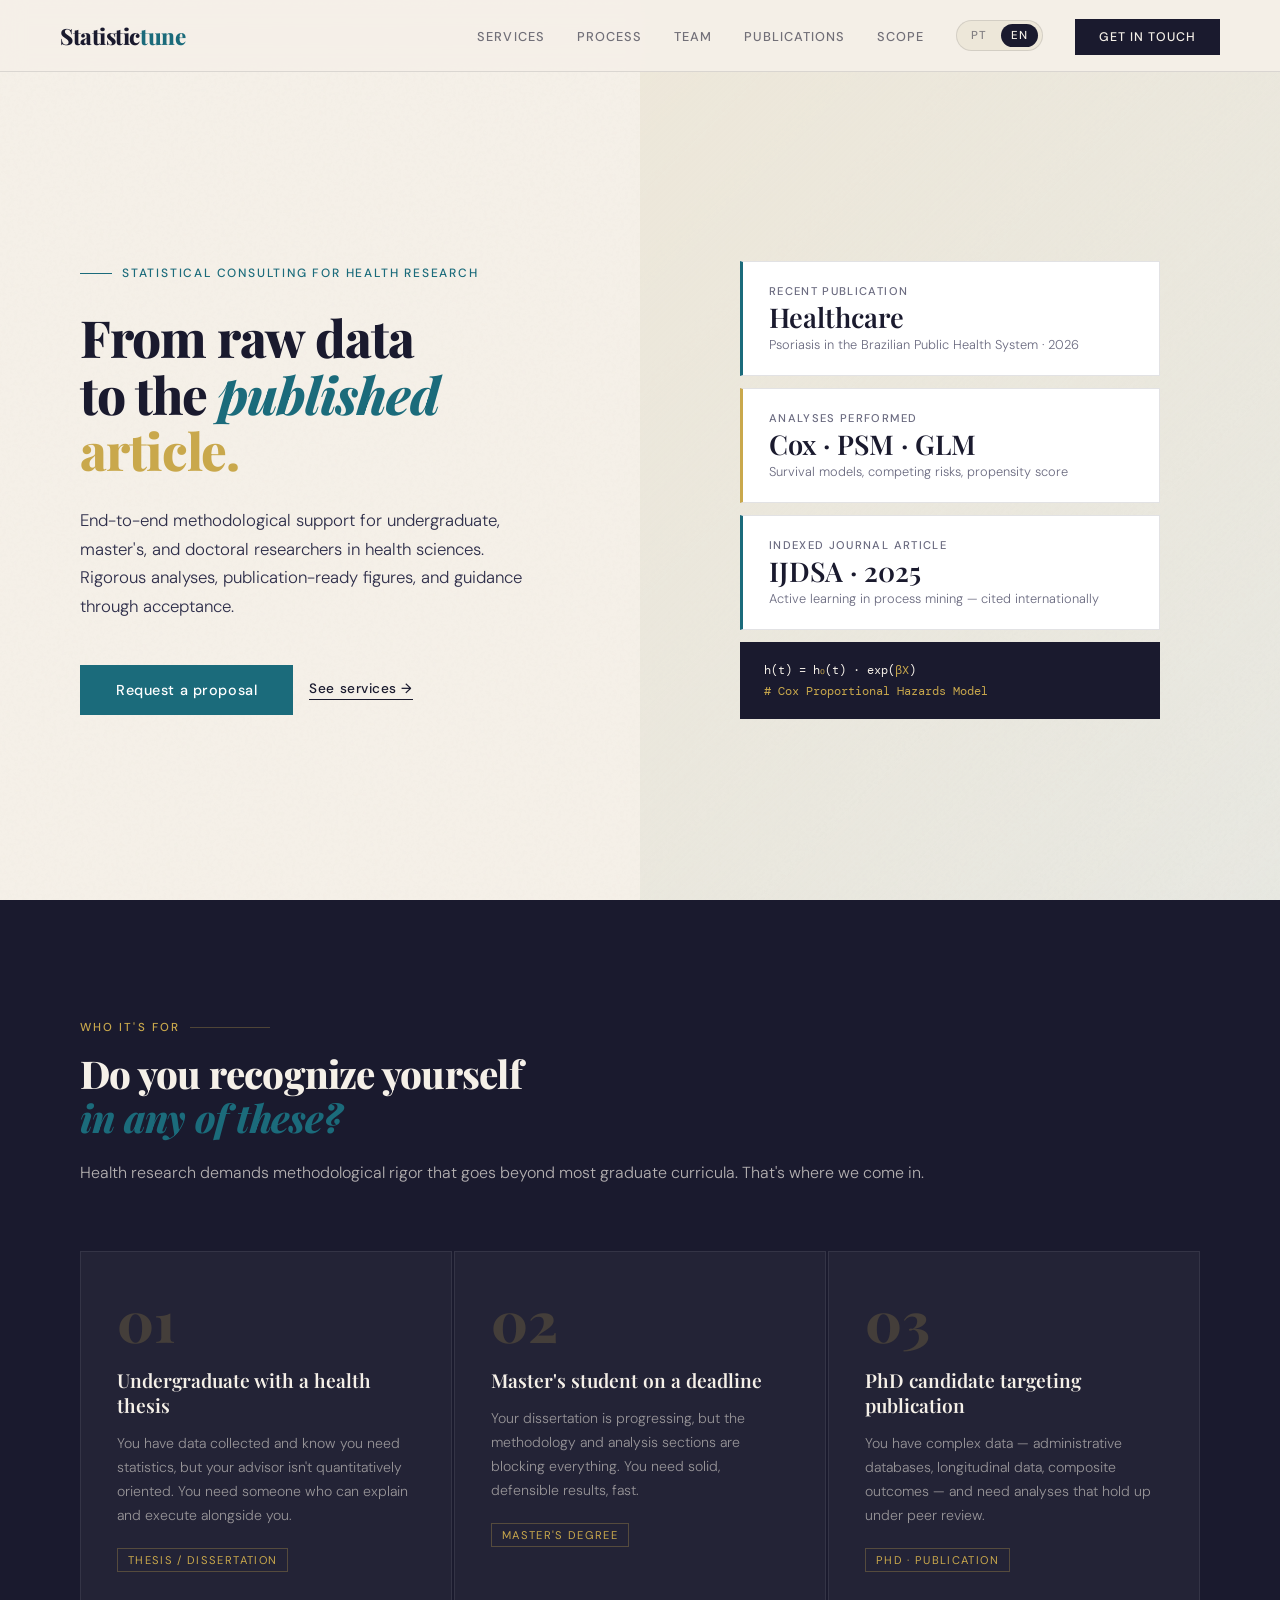
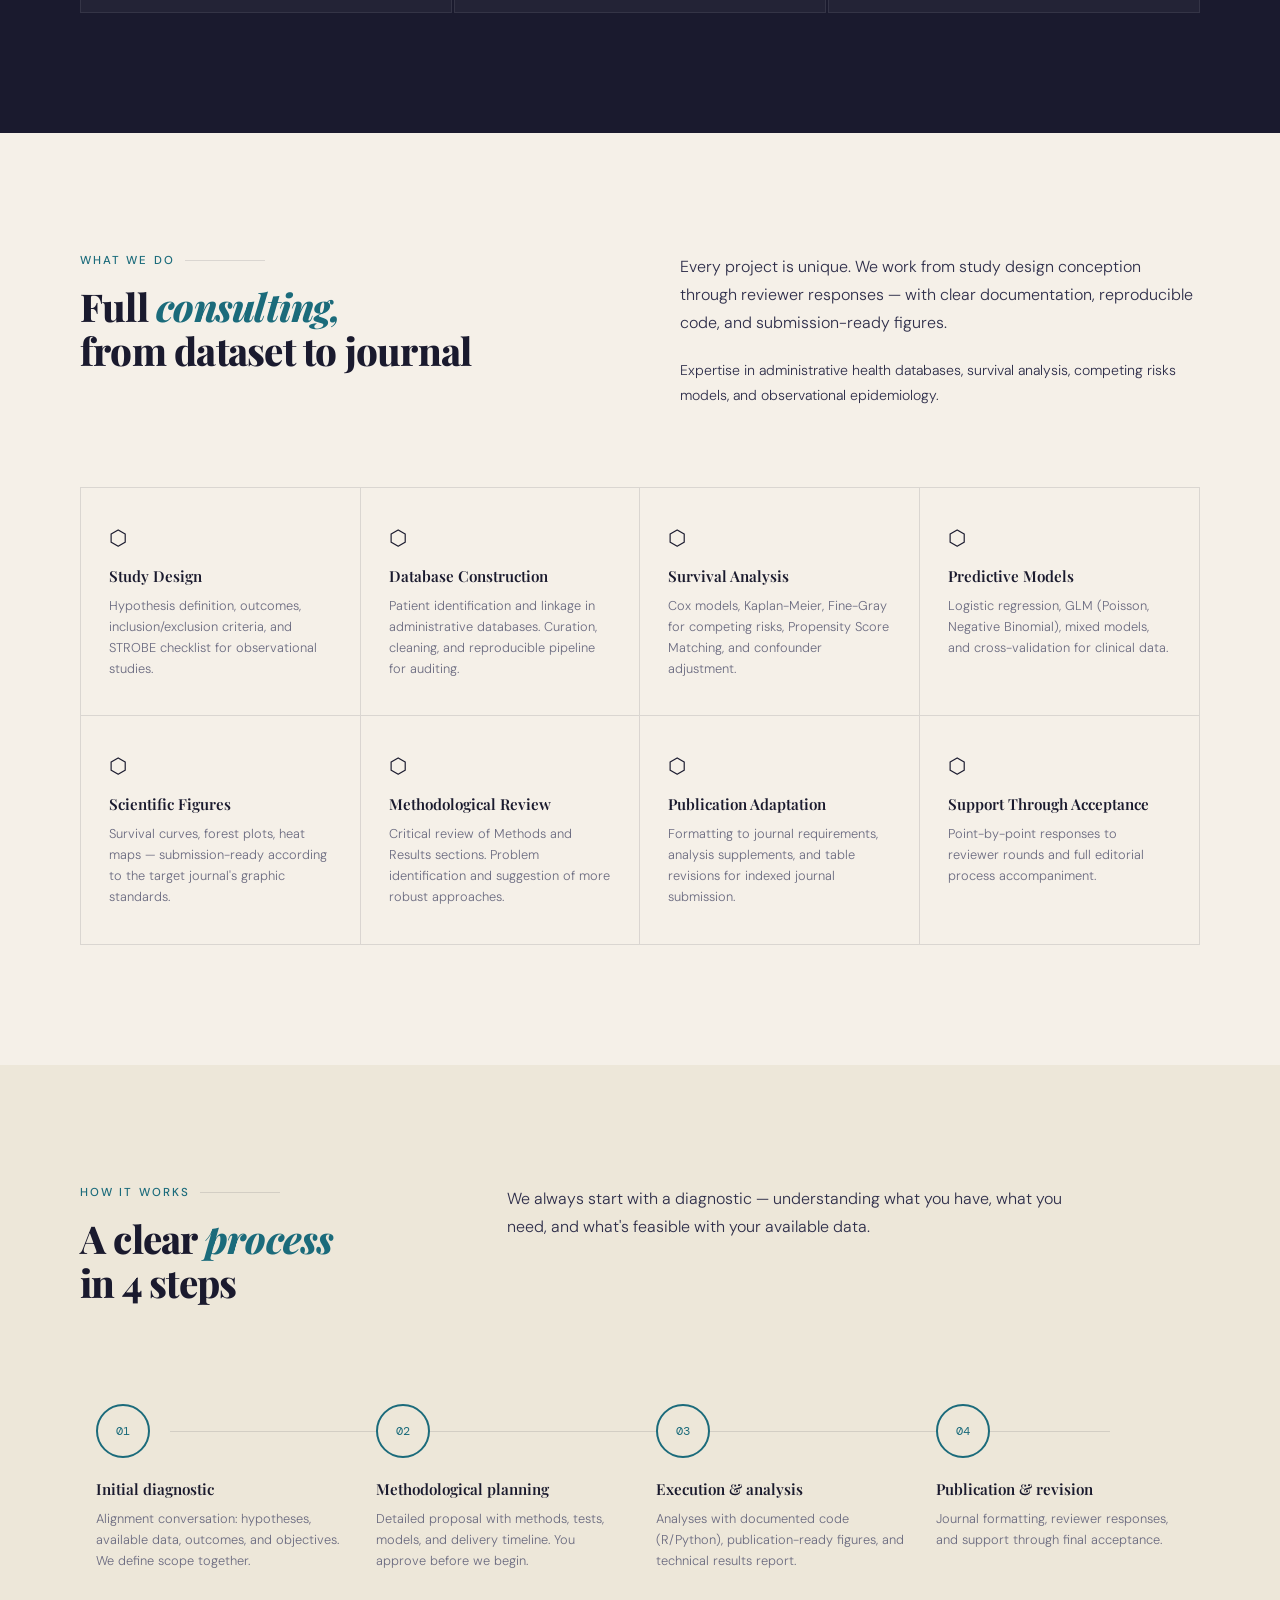
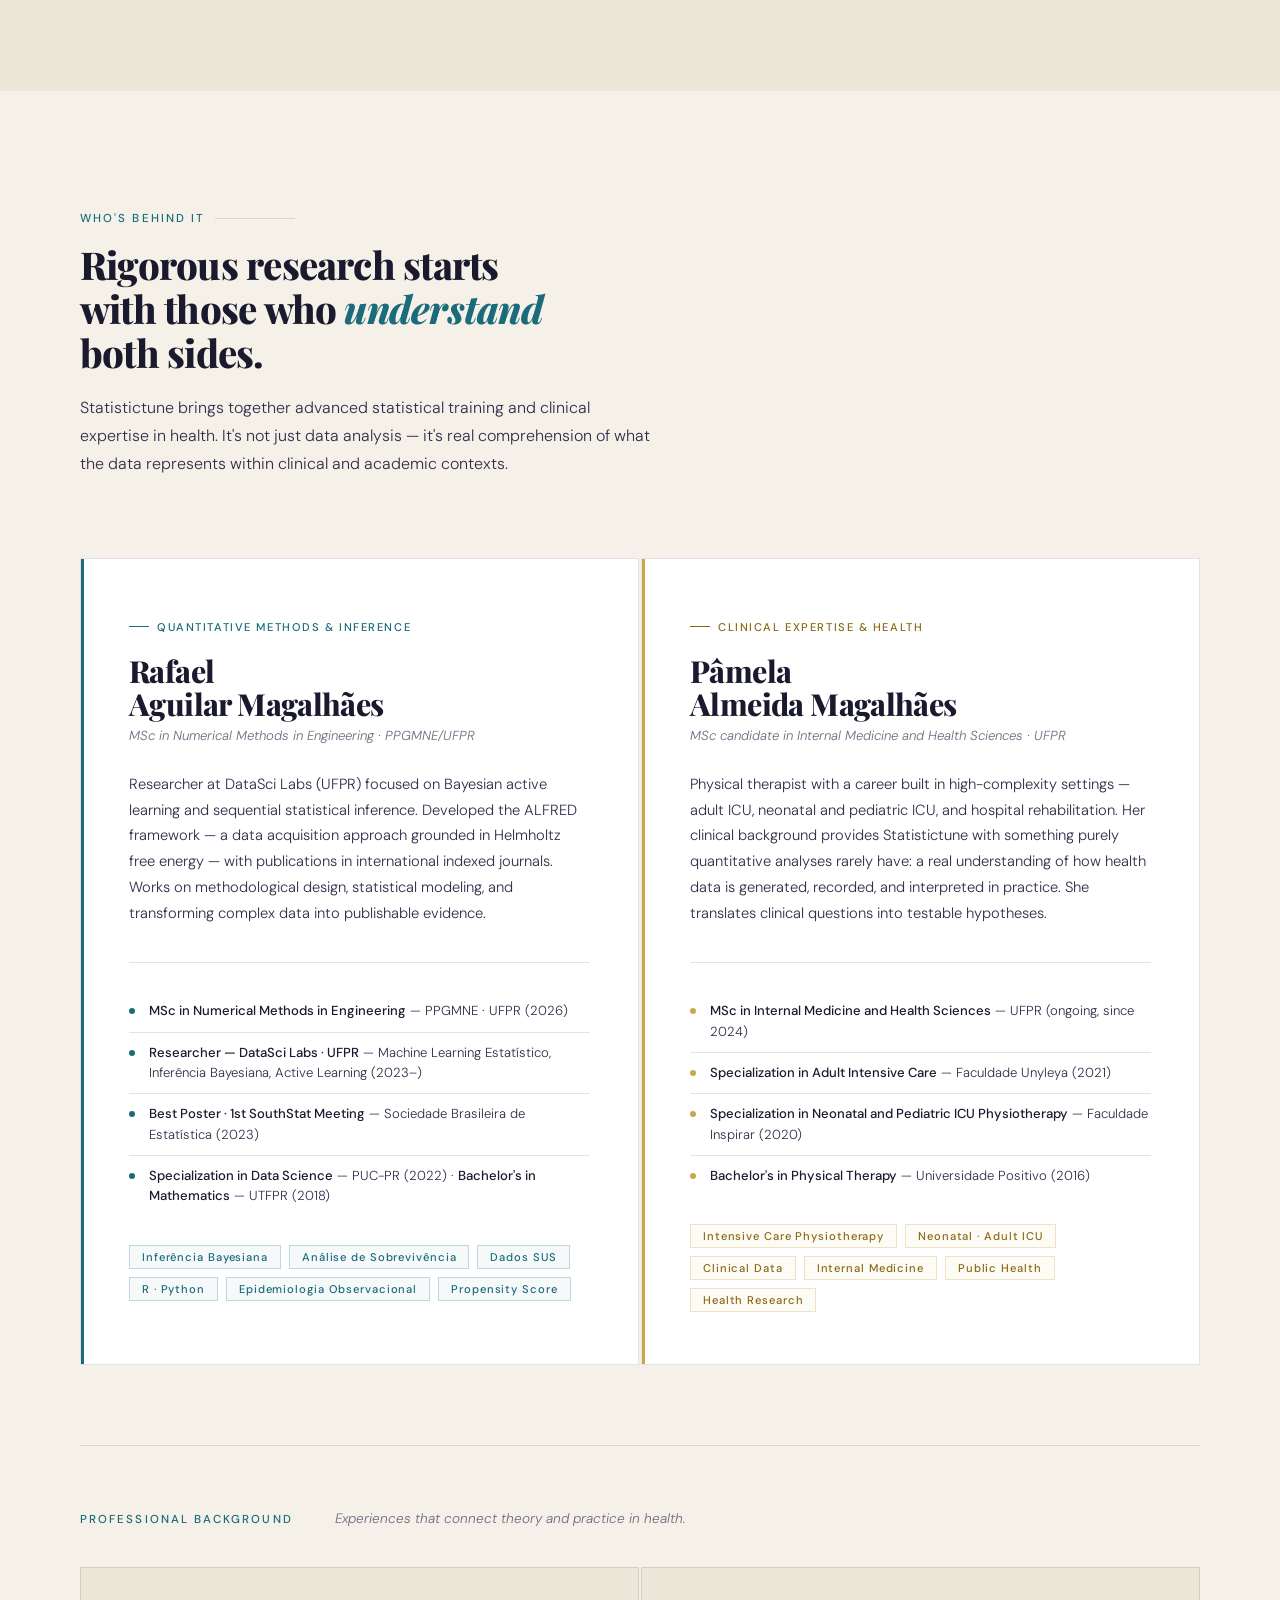
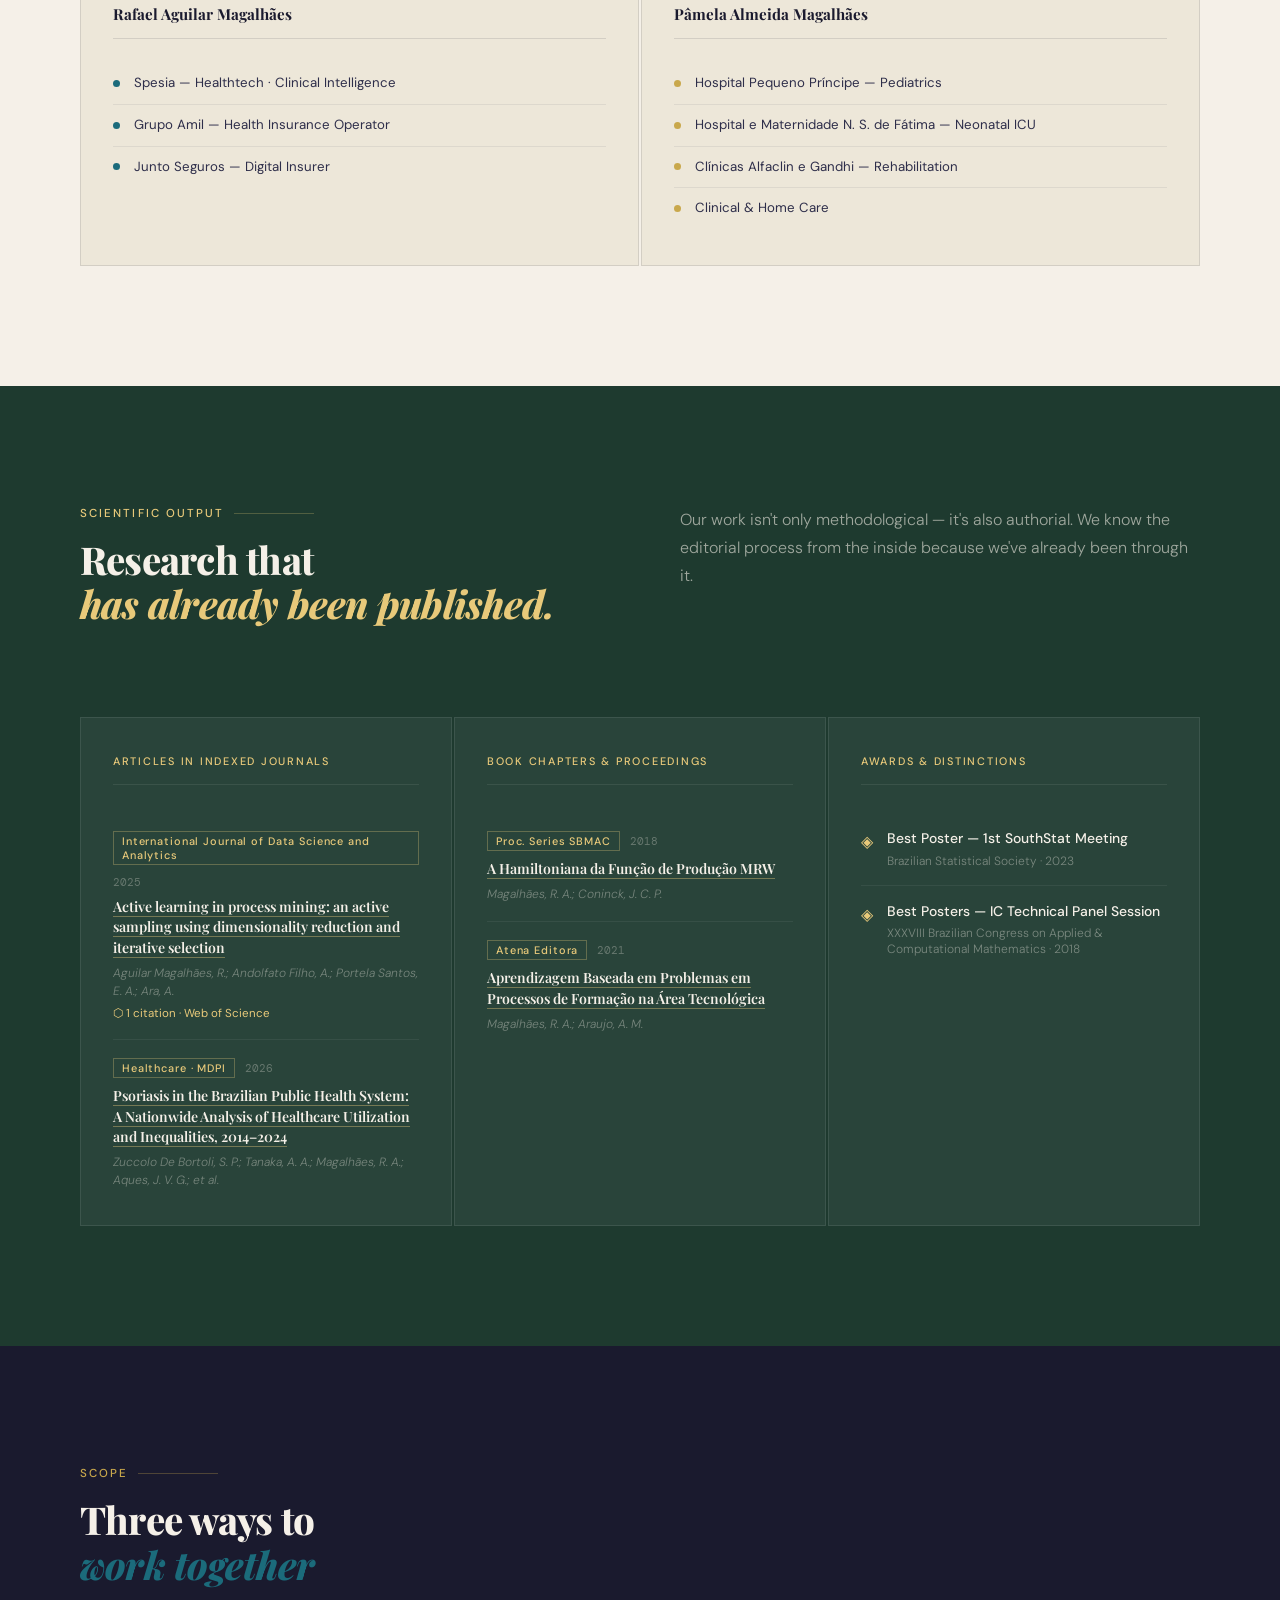
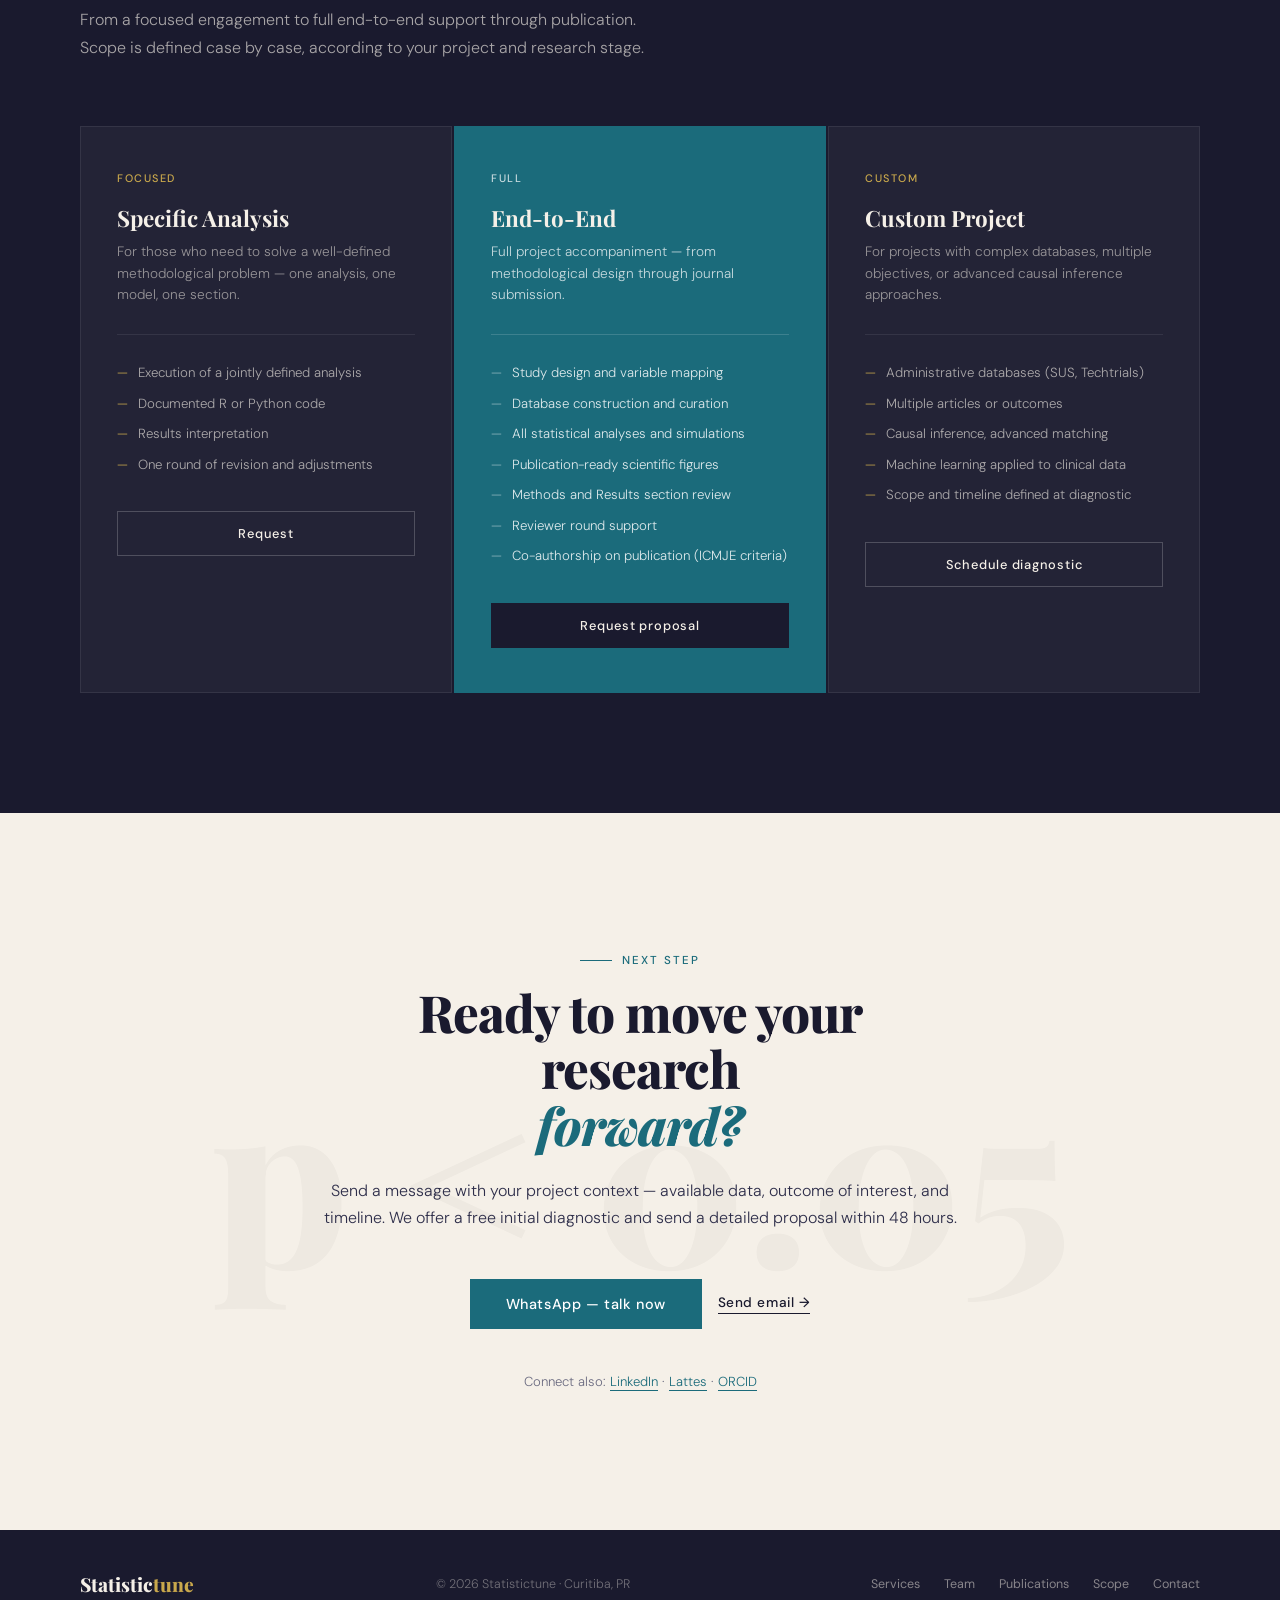
==== commit 73f1a1d7: "ingles" ====
--- a/index.html
+++ b/index.html
@@ -1,22 +1,27 @@
 <!DOCTYPE html>
-<html lang="pt-BR">
+<html lang="pt-BR" id="html-root">
 <head>
 <meta charset="UTF-8">
 <meta name="viewport" content="width=device-width, initial-scale=1.0">
-<title>Statistictune — Consultoria Estatística para Pesquisa em Saúde</title>
-
-<!-- SEO -->
-<meta name="description" content="Consultoria estatística ponta a ponta para graduandos, mestrandos e doutorandos da área da saúde. Análises rigorosas, figuras científicas e suporte até a publicação em periódico indexado.">
-<meta name="keywords" content="consultoria estatística saúde, análise de dados mestrado, estatística doutorado, análise de sobrevivência, propensity score, dados SUS, DATASUS, epidemiologia observacional, consultoria metodológica pesquisa, estatística dissertação, publicação científica saúde">
+<title id="meta-title">Statistictune — Consultoria Estatística para Pesquisa em Saúde</title>
+
+<!-- SEO PT -->
+<meta id="meta-desc" name="description" content="Consultoria estatística ponta a ponta para graduandos, mestrandos e doutorandos da área da saúde. Análises rigorosas, figuras científicas e suporte até a publicação em periódico indexado.">
+<meta name="keywords" content="consultoria estatística saúde, análise de dados mestrado, estatística doutorado, análise de sobrevivência, propensity score, dados SUS, DATASUS, epidemiologia observacional, consultoria metodológica pesquisa, estatística dissertação, publicação científica saúde, statistical consulting health, biostatistics consulting dissertation, survival analysis consulting, clinical data analysis PhD">
 <meta name="author" content="Rafael Aguilar Magalhães">
 <meta name="robots" content="index, follow">
 <link rel="canonical" href="https://statistictune.com.br">
 
+<!-- hreflang para SEO bilíngue -->
+<link rel="alternate" hreflang="pt" href="https://statistictune.com.br/">
+<link rel="alternate" hreflang="en" href="https://statistictune.com.br/?lang=en">
+<link rel="alternate" hreflang="x-default" href="https://statistictune.com.br/">
+
 <!-- Open Graph -->
 <meta property="og:type" content="website">
 <meta property="og:url" content="https://statistictune.com.br">
-<meta property="og:title" content="Statistictune — Consultoria Estatística para Pesquisa em Saúde">
-<meta property="og:description" content="Do dado bruto ao artigo publicado. Suporte metodológico ponta a ponta para graduandos, mestrandos e doutorandos da área da saúde.">
+<meta id="og-title" property="og:title" content="Statistictune — Consultoria Estatística para Pesquisa em Saúde">
+<meta id="og-desc" property="og:description" content="Do dado bruto ao artigo publicado. Suporte metodológico ponta a ponta para graduandos, mestrandos e doutorandos da área da saúde.">
 <meta property="og:locale" content="pt_BR">
 <meta property="og:image" content="https://statistictune.com.br/og-image.png">
 <meta property="og:image:width" content="1200">
@@ -24,11 +29,11 @@
 
 <!-- Twitter/X Card -->
 <meta name="twitter:card" content="summary_large_image">
-<meta name="twitter:title" content="Statistictune — Consultoria Estatística para Pesquisa em Saúde">
-<meta name="twitter:description" content="Do dado bruto ao artigo publicado. Suporte metodológico ponta a ponta para pesquisadores da área da saúde.">
+<meta id="tw-title" name="twitter:title" content="Statistictune — Consultoria Estatística para Pesquisa em Saúde">
+<meta id="tw-desc" name="twitter:description" content="Do dado bruto ao artigo publicado. Suporte metodológico ponta a ponta para pesquisadores da área da saúde.">
 <meta name="twitter:image" content="https://statistictune.com.br/og-image.png">
 
-<!-- Google Search Console — adicione aqui quando tiver a tag -->
+<!-- Google Search Console -->
 <!-- <meta name="google-site-verification" content="XXXXXXXXXXXXXXX" /> -->
 
 <link rel="preconnect" href="https://fonts.googleapis.com">
@@ -70,7 +75,6 @@
     pointer-events: none; z-index: 0; opacity: 0.5;
   }
 
-  /* Garante que NENHUM link fora de .pub-title tenha estilo de hyperlink */
   a { color: inherit; text-decoration: none; }
 
   nav {
@@ -84,11 +88,42 @@
   }
   .nav-logo { font-family: 'Playfair Display', serif; font-size: 1.4rem; font-weight: 800; letter-spacing: -0.02em; color: var(--ink); }
   .nav-logo span { color: var(--teal); }
-  .nav-links { display: flex; gap: 32px; list-style: none; }
+  .nav-links { display: flex; gap: 32px; list-style: none; align-items: center; }
   .nav-links a { font-size: 0.8rem; font-weight: 500; letter-spacing: 0.08em; text-transform: uppercase; color: var(--ink); opacity: 0.6; transition: opacity 0.2s; }
   .nav-links a:hover { opacity: 1; }
   .nav-cta { background: var(--ink); color: var(--cream) !important; opacity: 1 !important; padding: 10px 24px; font-size: 0.78rem !important; transition: background 0.2s !important; }
   .nav-cta:hover { background: var(--teal) !important; }
+
+  /* ── Language toggle ── */
+  .lang-toggle {
+    display: flex;
+    align-items: center;
+    gap: 4px;
+    background: var(--cream-dark);
+    border: 1px solid var(--border);
+    border-radius: 20px;
+    padding: 3px 4px;
+    cursor: pointer;
+  }
+  .lang-btn {
+    font-size: 0.72rem;
+    font-weight: 500;
+    letter-spacing: 0.08em;
+    padding: 4px 10px;
+    border-radius: 16px;
+    border: none;
+    background: transparent;
+    color: var(--ink);
+    cursor: pointer;
+    opacity: 0.5;
+    transition: all 0.2s;
+    font-family: 'DM Sans', sans-serif;
+  }
+  .lang-btn.active {
+    background: var(--ink);
+    color: var(--cream);
+    opacity: 1;
+  }
 
   .hero { min-height: 100vh; display: grid; grid-template-columns: 1fr 1fr; position: relative; padding-top: 80px; }
   .hero-bg-deco { position: absolute; top: 0; right: 0; width: 50%; height: 100%; background: linear-gradient(135deg, var(--cream-dark) 0%, rgba(27,107,123,0.06) 100%); z-index: 0; pointer-events: none; }
@@ -213,7 +248,7 @@
   .pub-journal-tag { font-size: 0.68rem; font-weight: 500; letter-spacing: 0.08em; color: var(--gold-light); border: 1px solid rgba(232,201,122,0.3); padding: 2px 8px; }
   .pub-year { font-family: 'DM Mono', monospace; font-size: 0.7rem; color: rgba(245,240,232,0.3); }
   .pub-title { font-family: 'Playfair Display', serif; font-size: 0.88rem; font-weight: 600; color: var(--cream); line-height: 1.45; margin-bottom: 6px; }
-  .pub-title a { color: var(--cream); text-decoration: none; border-bottom: 1px solid rgba(232,201,122,0.4); transition: color 0.2s, border-color 0.2s; }
+  .pub-title a { color: var(--cream); border-bottom: 1px solid rgba(232,201,122,0.4); transition: color 0.2s, border-color 0.2s; }
   .pub-title a:hover { color: var(--gold-light); border-color: var(--gold-light); }
   .pub-authors { font-size: 0.75rem; color: rgba(245,240,232,0.38); font-weight: 300; line-height: 1.5; font-style: italic; }
   .pub-note { font-size: 0.72rem; color: var(--gold-light); margin-top: 6px; }
@@ -324,147 +359,171 @@
 <nav>
   <a href="#" class="nav-logo">Statistic<span>tune</span></a>
   <ul class="nav-links">
-    <li><a href="#servicos">Serviços</a></li>
-    <li><a href="#processo">Processo</a></li>
-    <li><a href="#sobre">Equipe</a></li>
-    <li><a href="#publicacoes">Publicações</a></li>
-    <li><a href="#escopo">Escopo</a></li>
-    <li><a href="#contato" class="nav-cta">Falar agora</a></li>
+    <li><a href="#servicos" data-i18n="nav-services">Serviços</a></li>
+    <li><a href="#processo" data-i18n="nav-process">Processo</a></li>
+    <li><a href="#sobre" data-i18n="nav-team">Equipe</a></li>
+    <li><a href="#publicacoes" data-i18n="nav-publications">Publicações</a></li>
+    <li><a href="#escopo" data-i18n="nav-scope">Escopo</a></li>
+    <li>
+      <div class="lang-toggle" role="group" aria-label="Language selector">
+        <button class="lang-btn active" id="btn-pt" onclick="setLang('pt')">PT</button>
+        <button class="lang-btn" id="btn-en" onclick="setLang('en')">EN</button>
+      </div>
+    </li>
+    <li><a href="#contato" class="nav-cta" data-i18n="nav-cta">Falar agora</a></li>
   </ul>
 </nav>
 
 <section class="hero">
   <div class="hero-bg-deco"></div>
   <div class="hero-left">
-    <span class="hero-eyebrow">Consultoria Estatística para Saúde</span>
-    <h1 class="hero-title">Do dado bruto<br>ao <em>artigo</em><br><span class="line-gold">publicado.</span></h1>
-    <p class="hero-sub">Suporte metodológico ponta a ponta para graduandos, mestrandos e doutorandos da área da saúde. Análises rigorosas, figuras prontas para publicação e acompanhamento até o aceite.</p>
+    <span class="hero-eyebrow" data-i18n="hero-eyebrow">Consultoria Estatística para Saúde</span>
+    <h1 class="hero-title">
+      <span data-i18n="hero-title-1">Do dado bruto</span><br>
+      <span data-i18n="hero-title-2">ao <em>artigo</em></span><br>
+      <span class="line-gold" data-i18n="hero-title-3">publicado.</span>
+    </h1>
+    <p class="hero-sub" data-i18n="hero-sub">Suporte metodológico ponta a ponta para graduandos, mestrandos e doutorandos da área da saúde. Análises rigorosas, figuras prontas para publicação e acompanhamento até o aceite.</p>
     <div class="hero-actions">
-      <a href="#contato" class="btn-primary">Solicitar proposta</a>
-      <a href="#servicos" class="btn-ghost">Ver serviços →</a>
+      <a href="#contato" class="btn-primary" data-i18n="hero-cta">Solicitar proposta</a>
+      <a href="#servicos" class="btn-ghost" data-i18n="hero-ghost">Ver serviços →</a>
     </div>
   </div>
   <div class="hero-right">
     <div class="hero-visual">
-      <div class="stat-card"><div class="card-label">Publicação recente</div><div class="card-value">Healthcare</div><div class="card-desc">Psoriasis in the Brazilian Public Health System · 2026</div></div>
-      <div class="stat-card stat-card-accent"><div class="card-label">Análises realizadas</div><div class="card-value">Cox · PSM · GLM</div><div class="card-desc">Modelos de sobrevivência, riscos competitivos, propensity score</div></div>
-      <div class="stat-card"><div class="card-label">Artigo em periódico indexado</div><div class="card-value">IJDSA · 2025</div><div class="card-desc">Active learning in process mining — citado internacionalmente</div></div>
+      <div class="stat-card"><div class="card-label" data-i18n="card1-label">Publicação recente</div><div class="card-value">Healthcare</div><div class="card-desc">Psoriasis in the Brazilian Public Health System · 2026</div></div>
+      <div class="stat-card stat-card-accent"><div class="card-label" data-i18n="card2-label">Análises realizadas</div><div class="card-value">Cox · PSM · GLM</div><div class="card-desc" data-i18n="card2-desc">Modelos de sobrevivência, riscos competitivos, propensity score</div></div>
+      <div class="stat-card"><div class="card-label" data-i18n="card3-label">Artigo em periódico indexado</div><div class="card-value">IJDSA · 2025</div><div class="card-desc" data-i18n="card3-desc">Active learning in process mining — citado internacionalmente</div></div>
       <div class="formula-card">h(t) = h<span class="fc-gold">₀</span>(t) · exp(<span class="fc-gold">βX</span>)<br><span class="fc-gold"># Cox Proportional Hazards Model</span></div>
     </div>
   </div>
 </section>
 
 <section class="target-section" id="para-quem">
-  <div class="section-label reveal">Para quem é</div>
-  <h2 class="section-title reveal">Você se reconhece<br><em>em algum cenário?</em></h2>
-  <p class="section-body reveal">A pesquisa em saúde exige rigor metodológico que vai além do currículo da graduação ou pós. É aqui que entramos.</p>
+  <div class="section-label reveal" data-i18n="target-label">Para quem é</div>
+  <h2 class="section-title reveal"><span data-i18n="target-title-1">Você se reconhece</span><br><em data-i18n="target-title-2">em algum cenário?</em></h2>
+  <p class="section-body reveal" data-i18n="target-intro">A pesquisa em saúde exige rigor metodológico que vai além do currículo da graduação ou pós. É aqui que entramos.</p>
   <div class="target-grid">
-    <div class="target-card reveal"><div class="tc-number">01</div><div class="tc-title">Graduando com TCC em saúde</div><div class="tc-desc">Tem dados coletados, sabe que precisa de estatística, mas o orientador não domina análise quantitativa. Precisa de alguém que explique e execute junto.</div><span class="tc-tag">TCC / Monografia</span></div>
-    <div class="target-card reveal"><div class="tc-number">02</div><div class="tc-title">Mestrando com prazo apertado</div><div class="tc-desc">A dissertação avança, mas a seção de metodologia e análise trava tudo. Precisa de resultados sólidos e defensáveis, rapidamente.</div><span class="tc-tag">Mestrado</span></div>
-    <div class="target-card reveal"><div class="tc-number">03</div><div class="tc-title">Doutorando visando publicação</div><div class="tc-desc">Tem dados complexos — bases do SUS, dados longitudinais, desfechos compostos — e precisa de análises que sustentem revisão em periódico indexado.</div><span class="tc-tag">Doutorado · Publicação</span></div>
+    <div class="target-card reveal">
+      <div class="tc-number">01</div>
+      <div class="tc-title" data-i18n="t1-title">Graduando com TCC em saúde</div>
+      <div class="tc-desc" data-i18n="t1-desc">Tem dados coletados, sabe que precisa de estatística, mas o orientador não domina análise quantitativa. Precisa de alguém que explique e execute junto.</div>
+      <span class="tc-tag" data-i18n="t1-tag">TCC / Monografia</span>
+    </div>
+    <div class="target-card reveal">
+      <div class="tc-number">02</div>
+      <div class="tc-title" data-i18n="t2-title">Mestrando com prazo apertado</div>
+      <div class="tc-desc" data-i18n="t2-desc">A dissertação avança, mas a seção de metodologia e análise trava tudo. Precisa de resultados sólidos e defensáveis, rapidamente.</div>
+      <span class="tc-tag" data-i18n="t2-tag">Mestrado</span>
+    </div>
+    <div class="target-card reveal">
+      <div class="tc-number">03</div>
+      <div class="tc-title" data-i18n="t3-title">Doutorando visando publicação</div>
+      <div class="tc-desc" data-i18n="t3-desc">Tem dados complexos — bases do SUS, dados longitudinais, desfechos compostos — e precisa de análises que sustentem revisão em periódico indexado.</div>
+      <span class="tc-tag" data-i18n="t3-tag">Doutorado · Publicação</span>
+    </div>
   </div>
 </section>
 
 <section class="services-section" id="servicos">
   <div class="services-intro">
     <div>
-      <div class="section-label reveal">O que fazemos</div>
-      <h2 class="section-title reveal">Consultoria <em>completa,</em><br>da base ao periódico</h2>
+      <div class="section-label reveal" data-i18n="services-label">O que fazemos</div>
+      <h2 class="section-title reveal"><span data-i18n="services-title-1">Consultoria</span> <em data-i18n="services-title-2">completa,</em><br><span data-i18n="services-title-3">da base ao periódico</span></h2>
     </div>
     <div>
-      <p class="section-body reveal">Cada projeto é único. Trabalhamos desde a concepção do desenho do estudo até a resposta aos revisores — com documentação clara, código reprodutível e figuras prontas para submissão.</p>
+      <p class="section-body reveal" data-i18n="services-body1">Cada projeto é único. Trabalhamos desde a concepção do desenho do estudo até a resposta aos revisores — com documentação clara, código reprodutível e figuras prontas para submissão.</p>
       <br>
-      <p class="section-body reveal" style="font-size:0.88rem;">Especialidade em dados do SUS (DATASUS / Techtrials), desfechos em saúde, análise de sobrevivência, modelos de riscos competitivos e epidemiologia observacional.</p>
+      <p class="section-body reveal" style="font-size:0.88rem;" data-i18n="services-body2">Especialidade em dados do SUS (DATASUS / Techtrials), desfechos em saúde, análise de sobrevivência, modelos de riscos competitivos e epidemiologia observacional.</p>
     </div>
   </div>
   <div class="services-grid">
-    <div class="service-item reveal"><span class="si-icon">⬡</span><div class="si-title">Desenho do Estudo</div><div class="si-desc">Definição de hipóteses, desfechos, critérios de inclusão/exclusão e checklist STROBE para estudos observacionais.</div></div>
-    <div class="service-item reveal"><span class="si-icon">⬡</span><div class="si-title">Construção de Bases</div><div class="si-desc">Identificação e linkage de pacientes em bases do SUS. Curadoria, limpeza e pipeline reprodutível para auditoria.</div></div>
-    <div class="service-item reveal"><span class="si-icon">⬡</span><div class="si-title">Análise de Sobrevivência</div><div class="si-desc">Modelos de Cox, Kaplan-Meier, Fine-Gray para riscos competitivos, Propensity Score Matching e ajuste por confundidores.</div></div>
-    <div class="service-item reveal"><span class="si-icon">⬡</span><div class="si-title">Modelos Preditivos</div><div class="si-desc">Regressão logística, GLM (Poisson, Binomial Negativo), modelos mistos e validação cruzada para dados clínicos.</div></div>
-    <div class="service-item reveal"><span class="si-icon">⬡</span><div class="si-title">Figuras Científicas</div><div class="si-desc">Curvas de sobrevivência, forest plots, mapas de calor — prontas para submissão conforme normas gráficas da revista-alvo.</div></div>
-    <div class="service-item reveal"><span class="si-icon">⬡</span><div class="si-title">Revisão Metodológica</div><div class="si-desc">Revisão crítica de seções de Métodos e Resultados. Identificação de problemas e sugestão de abordagens mais robustas.</div></div>
-    <div class="service-item reveal"><span class="si-icon">⬡</span><div class="si-title">Adaptação para Publicação</div><div class="si-desc">Adequação ao formato do periódico, suplemento de análises e revisão de tabelas para submissão a revistas indexadas.</div></div>
-    <div class="service-item reveal"><span class="si-icon">⬡</span><div class="si-title">Suporte até o Aceite</div><div class="si-desc">Respostas ponto a ponto às rodadas de revisão e acompanhamento de todo o processo editorial.</div></div>
+    <div class="service-item reveal"><span class="si-icon">⬡</span><div class="si-title" data-i18n="s1-title">Desenho do Estudo</div><div class="si-desc" data-i18n="s1-desc">Definição de hipóteses, desfechos, critérios de inclusão/exclusão e checklist STROBE para estudos observacionais.</div></div>
+    <div class="service-item reveal"><span class="si-icon">⬡</span><div class="si-title" data-i18n="s2-title">Construção de Bases</div><div class="si-desc" data-i18n="s2-desc">Identificação e linkage de pacientes em bases do SUS. Curadoria, limpeza e pipeline reprodutível para auditoria.</div></div>
+    <div class="service-item reveal"><span class="si-icon">⬡</span><div class="si-title" data-i18n="s3-title">Análise de Sobrevivência</div><div class="si-desc" data-i18n="s3-desc">Modelos de Cox, Kaplan-Meier, Fine-Gray para riscos competitivos, Propensity Score Matching e ajuste por confundidores.</div></div>
+    <div class="service-item reveal"><span class="si-icon">⬡</span><div class="si-title" data-i18n="s4-title">Modelos Preditivos</div><div class="si-desc" data-i18n="s4-desc">Regressão logística, GLM (Poisson, Binomial Negativo), modelos mistos e validação cruzada para dados clínicos.</div></div>
+    <div class="service-item reveal"><span class="si-icon">⬡</span><div class="si-title" data-i18n="s5-title">Figuras Científicas</div><div class="si-desc" data-i18n="s5-desc">Curvas de sobrevivência, forest plots, mapas de calor — prontas para submissão conforme normas gráficas da revista-alvo.</div></div>
+    <div class="service-item reveal"><span class="si-icon">⬡</span><div class="si-title" data-i18n="s6-title">Revisão Metodológica</div><div class="si-desc" data-i18n="s6-desc">Revisão crítica de seções de Métodos e Resultados. Identificação de problemas e sugestão de abordagens mais robustas.</div></div>
+    <div class="service-item reveal"><span class="si-icon">⬡</span><div class="si-title" data-i18n="s7-title">Adaptação para Publicação</div><div class="si-desc" data-i18n="s7-desc">Adequação ao formato do periódico, suplemento de análises e revisão de tabelas para submissão a revistas indexadas.</div></div>
+    <div class="service-item reveal"><span class="si-icon">⬡</span><div class="si-title" data-i18n="s8-title">Suporte até o Aceite</div><div class="si-desc" data-i18n="s8-desc">Respostas ponto a ponto às rodadas de revisão e acompanhamento de todo o processo editorial.</div></div>
   </div>
 </section>
 
 <section class="process-section" id="processo">
   <div class="process-header">
     <div>
-      <div class="section-label reveal">Como funciona</div>
-      <h2 class="section-title reveal">Um processo <em>claro</em><br>em 4 etapas</h2>
-    </div>
-    <p class="section-body reveal">Começamos sempre pelo diagnóstico — entendendo o que você tem, o que você precisa, e o que é possível fazer com os dados disponíveis.</p>
+      <div class="section-label reveal" data-i18n="process-label">Como funciona</div>
+      <h2 class="section-title reveal"><span data-i18n="process-title-1">Um processo</span> <em data-i18n="process-title-2">claro</em><br><span data-i18n="process-title-3">em 4 etapas</span></h2>
+    </div>
+    <p class="section-body reveal" data-i18n="process-body">Começamos sempre pelo diagnóstico — entendendo o que você tem, o que você precisa, e o que é possível fazer com os dados disponíveis.</p>
   </div>
   <div class="process-steps">
-    <div class="process-step reveal"><div class="ps-dot">01</div><div class="ps-title">Diagnóstico inicial</div><div class="ps-desc">Conversa de alinhamento: hipóteses, dados disponíveis, desfechos e objetivo. Definimos o escopo juntos.</div></div>
-    <div class="process-step reveal"><div class="ps-dot">02</div><div class="ps-title">Planejamento metodológico</div><div class="ps-desc">Proposta detalhada com métodos, testes, modelos e cronograma de entrega. Você aprova antes de começarmos.</div></div>
-    <div class="process-step reveal"><div class="ps-dot">03</div><div class="ps-title">Execução e análises</div><div class="ps-desc">Análises com código documentado (R/Python), figuras publicáveis e relatório técnico dos resultados.</div></div>
-    <div class="process-step reveal"><div class="ps-dot">04</div><div class="ps-title">Publicação e revisão</div><div class="ps-desc">Adequação ao periódico, respostas aos revisores e suporte até o aceite final.</div></div>
+    <div class="process-step reveal"><div class="ps-dot">01</div><div class="ps-title" data-i18n="p1-title">Diagnóstico inicial</div><div class="ps-desc" data-i18n="p1-desc">Conversa de alinhamento: hipóteses, dados disponíveis, desfechos e objetivo. Definimos o escopo juntos.</div></div>
+    <div class="process-step reveal"><div class="ps-dot">02</div><div class="ps-title" data-i18n="p2-title">Planejamento metodológico</div><div class="ps-desc" data-i18n="p2-desc">Proposta detalhada com métodos, testes, modelos e cronograma de entrega. Você aprova antes de começarmos.</div></div>
+    <div class="process-step reveal"><div class="ps-dot">03</div><div class="ps-title" data-i18n="p3-title">Execução e análises</div><div class="ps-desc" data-i18n="p3-desc">Análises com código documentado (R/Python), figuras publicáveis e relatório técnico dos resultados.</div></div>
+    <div class="process-step reveal"><div class="ps-dot">04</div><div class="ps-title" data-i18n="p4-title">Publicação e revisão</div><div class="ps-desc" data-i18n="p4-desc">Adequação ao periódico, respostas aos revisores e suporte até o aceite final.</div></div>
   </div>
 </section>
 
 <section class="team-section" id="sobre">
   <div class="team-intro">
-    <div class="section-label reveal">Quem está por trás</div>
-    <h2 class="section-title reveal">Pesquisa rigorosa começa<br>por quem <em>entende</em><br>os dois lados.</h2>
-    <p class="section-body reveal">A Statistictune reúne formação estatística avançada e expertise clínica na área da saúde. Não é só análise de dados — é compreensão real do que os dados representam dentro do contexto assistencial e acadêmico.</p>
+    <div class="section-label reveal" data-i18n="team-label">Quem está por trás</div>
+    <h2 class="section-title reveal"><span data-i18n="team-title-1">Pesquisa rigorosa começa</span><br><span data-i18n="team-title-2">por quem</span> <em data-i18n="team-title-3">entende</em><br><span data-i18n="team-title-4">os dois lados.</span></h2>
+    <p class="section-body reveal" data-i18n="team-body">A Statistictune reúne formação estatística avançada e expertise clínica na área da saúde. Não é só análise de dados — é compreensão real do que os dados representam dentro do contexto assistencial e acadêmico.</p>
   </div>
   <div class="team-grid">
     <div class="team-card reveal">
-      <div class="tc-role-badge">Métodos Quantitativos & Inferência</div>
+      <div class="tc-role-badge" data-i18n="rafael-badge">Métodos Quantitativos & Inferência</div>
       <div class="tc-name">Rafael<br>Aguilar Magalhães</div>
-      <div class="tc-title-line">Mestre em Métodos Numéricos em Engenharia · PPGMNE/UFPR</div>
-      <p class="tc-bio">Pesquisador no DataSci Labs (UFPR) com foco em aprendizado ativo Bayesiano e inferência estatística sequencial. Desenvolveu o framework ALFRED — uma abordagem de aquisição de dados baseada em energia livre de Helmholtz — e tem publicações em periódicos internacionais indexados. Atua no desenho metodológico, modelagem estatística e transformação de dados complexos em evidência publicável.</p>
+      <div class="tc-title-line" data-i18n="rafael-title">Mestre em Métodos Numéricos em Engenharia · PPGMNE/UFPR</div>
+      <p class="tc-bio" data-i18n="rafael-bio">Pesquisador no DataSci Labs (UFPR) com foco em aprendizado ativo Bayesiano e inferência estatística sequencial. Desenvolveu o framework ALFRED — uma abordagem de aquisição de dados baseada em energia livre de Helmholtz — e tem publicações em periódicos internacionais indexados. Atua no desenho metodológico, modelagem estatística e transformação de dados complexos em evidência publicável.</p>
       <div class="tc-credentials">
-        <div class="tcc-item"><div class="tcc-dot"></div><div class="tcc-text"><strong>Mestrado em Métodos Numéricos em Engenharia</strong> — PPGMNE · UFPR (2026)</div></div>
-        <div class="tcc-item"><div class="tcc-dot"></div><div class="tcc-text"><strong>Pesquisador — DataSci Labs · UFPR</strong> — Machine Learning Estatístico, Inferência Bayesiana, Active Learning (2023–)</div></div>
-        <div class="tcc-item"><div class="tcc-dot"></div><div class="tcc-text"><strong>Melhor Pôster · 1st SouthStat Meeting</strong> — Sociedade Brasileira de Estatística (2023)</div></div>
-        <div class="tcc-item"><div class="tcc-dot"></div><div class="tcc-text"><strong>Especialização em Ciência de Dados</strong> — PUC-PR (2022) · <strong>Licenciatura em Matemática</strong> — UTFPR (2018)</div></div>
+        <div class="tcc-item"><div class="tcc-dot"></div><div class="tcc-text"><strong data-i18n="rafael-c1">Mestrado em Métodos Numéricos em Engenharia</strong> — PPGMNE · UFPR (2026)</div></div>
+        <div class="tcc-item"><div class="tcc-dot"></div><div class="tcc-text"><strong data-i18n="rafael-c2">Pesquisador — DataSci Labs · UFPR</strong> — Machine Learning Estatístico, Inferência Bayesiana, Active Learning (2023–)</div></div>
+        <div class="tcc-item"><div class="tcc-dot"></div><div class="tcc-text"><strong data-i18n="rafael-c3">Melhor Pôster · 1st SouthStat Meeting</strong> — Sociedade Brasileira de Estatística (2023)</div></div>
+        <div class="tcc-item"><div class="tcc-dot"></div><div class="tcc-text"><strong data-i18n="rafael-c4">Especialização em Ciência de Dados</strong> — PUC-PR (2022) · <strong data-i18n="rafael-c5">Licenciatura em Matemática</strong> — UTFPR (2018)</div></div>
       </div>
       <div class="tc-tags">
         <span class="tc-tag-item">Inferência Bayesiana</span><span class="tc-tag-item">Análise de Sobrevivência</span><span class="tc-tag-item">Dados SUS</span><span class="tc-tag-item">R · Python</span><span class="tc-tag-item">Epidemiologia Observacional</span><span class="tc-tag-item">Propensity Score</span>
       </div>
     </div>
     <div class="team-card card-pamela reveal">
-      <div class="tc-role-badge">Expertise Clínica & Saúde</div>
+      <div class="tc-role-badge" data-i18n="pamela-badge">Expertise Clínica & Saúde</div>
       <div class="tc-name">Pâmela<br>Almeida Magalhães</div>
-      <div class="tc-title-line">Mestranda em Medicina Interna e Ciências da Saúde · UFPR</div>
-      <p class="tc-bio">Fisioterapeuta com trajetória construída em contextos de alta complexidade — UTI adulto, UTI neonatal e pediátrica, reabilitação hospitalar. Sua vivência em ambientes clínicos reais fornece à Statistictune algo que análises puramente quantitativas raramente têm: a compreensão de como os dados de saúde são gerados, registrados e interpretados na prática assistencial. Traduz a pergunta clínica em hipótese testável.</p>
+      <div class="tc-title-line" data-i18n="pamela-title">Mestranda em Medicina Interna e Ciências da Saúde · UFPR</div>
+      <p class="tc-bio" data-i18n="pamela-bio">Fisioterapeuta com trajetória construída em contextos de alta complexidade — UTI adulto, UTI neonatal e pediátrica, reabilitação hospitalar. Sua vivência em ambientes clínicos reais fornece à Statistictune algo que análises puramente quantitativas raramente têm: a compreensão de como os dados de saúde são gerados, registrados e interpretados na prática assistencial. Traduz a pergunta clínica em hipótese testável.</p>
       <div class="tc-credentials">
-        <div class="tcc-item"><div class="tcc-dot"></div><div class="tcc-text"><strong>Mestrado em Medicina Interna e Ciências da Saúde</strong> — UFPR (em andamento, desde 2024)</div></div>
-        <div class="tcc-item"><div class="tcc-dot"></div><div class="tcc-text"><strong>Especialização em Terapia Intensiva Adulto</strong> — Faculdade Unyleya (2021)</div></div>
-        <div class="tcc-item"><div class="tcc-dot"></div><div class="tcc-text"><strong>Especialização em Fisioterapia em UTI Neonatal e Pediátrica</strong> — Faculdade Inspirar (2020)</div></div>
-        <div class="tcc-item"><div class="tcc-dot"></div><div class="tcc-text"><strong>Bacharelado em Fisioterapia</strong> — Universidade Positivo (2016)</div></div>
+        <div class="tcc-item"><div class="tcc-dot"></div><div class="tcc-text"><strong data-i18n="pamela-c1">Mestrado em Medicina Interna e Ciências da Saúde</strong> — UFPR (<span data-i18n="pamela-ongoing">em andamento, desde</span> 2024)</div></div>
+        <div class="tcc-item"><div class="tcc-dot"></div><div class="tcc-text"><strong data-i18n="pamela-c2">Especialização em Terapia Intensiva Adulto</strong> — Faculdade Unyleya (2021)</div></div>
+        <div class="tcc-item"><div class="tcc-dot"></div><div class="tcc-text"><strong data-i18n="pamela-c3">Especialização em Fisioterapia em UTI Neonatal e Pediátrica</strong> — Faculdade Inspirar (2020)</div></div>
+        <div class="tcc-item"><div class="tcc-dot"></div><div class="tcc-text"><strong data-i18n="pamela-c4">Bacharelado em Fisioterapia</strong> — Universidade Positivo (2016)</div></div>
       </div>
       <div class="tc-tags">
-        <span class="tc-tag-item">Fisioterapia Intensiva</span><span class="tc-tag-item">UTI Neonatal · Adulto</span><span class="tc-tag-item">Dados Clínicos</span><span class="tc-tag-item">Medicina Interna</span><span class="tc-tag-item">Saúde Coletiva</span><span class="tc-tag-item">Pesquisa em Saúde</span>
-      </div>
-    </div>
-  </div>
-
+        <span class="tc-tag-item" data-i18n="ptag1">Fisioterapia Intensiva</span><span class="tc-tag-item" data-i18n="ptag2">UTI Neonatal · Adulto</span><span class="tc-tag-item" data-i18n="ptag3">Dados Clínicos</span><span class="tc-tag-item" data-i18n="ptag4">Medicina Interna</span><span class="tc-tag-item" data-i18n="ptag5">Saúde Coletiva</span><span class="tc-tag-item" data-i18n="ptag6">Pesquisa em Saúde</span>
+      </div>
+    </div>
+  </div>
   <div class="traj-wrapper reveal">
     <div class="traj-header">
-      <div class="section-label" style="margin-bottom:0;">Trajetória profissional</div>
-      <p class="traj-sub">Experiências que conectam teoria e prática na área da saúde.</p>
+      <div class="section-label" style="margin-bottom:0;" data-i18n="traj-label">Trajetória profissional</div>
+      <p class="traj-sub" data-i18n="traj-sub">Experiências que conectam teoria e prática na área da saúde.</p>
     </div>
     <div class="traj-grid">
       <div class="traj-col">
         <div class="traj-col-name">Rafael Aguilar Magalhães</div>
         <div class="traj-items">
-          <div class="traj-item"><div class="traj-dot traj-dot-teal"></div><div class="traj-place">Spesia — Healthtech · Inteligência Clínica</div></div>
-          <div class="traj-item"><div class="traj-dot traj-dot-teal"></div><div class="traj-place">Grupo Amil — Operadora de Saúde</div></div>
-          <div class="traj-item"><div class="traj-dot traj-dot-teal"></div><div class="traj-place">Junto Seguros — Seguradora Digital</div></div>
+          <div class="traj-item"><div class="traj-dot traj-dot-teal"></div><div class="traj-place">Spesia — Healthtech · <span data-i18n="traj-r1">Inteligência Clínica</span></div></div>
+          <div class="traj-item"><div class="traj-dot traj-dot-teal"></div><div class="traj-place">Grupo Amil — <span data-i18n="traj-r2">Operadora de Saúde</span></div></div>
+          <div class="traj-item"><div class="traj-dot traj-dot-teal"></div><div class="traj-place">Junto Seguros — <span data-i18n="traj-r3">Seguradora Digital</span></div></div>
         </div>
       </div>
       <div class="traj-col">
         <div class="traj-col-name">Pâmela Almeida Magalhães</div>
         <div class="traj-items">
-          <div class="traj-item"><div class="traj-dot traj-dot-gold"></div><div class="traj-place">Hospital Pequeno Príncipe — Pediatria</div></div>
-          <div class="traj-item"><div class="traj-dot traj-dot-gold"></div><div class="traj-place">Hospital e Maternidade N. S. de Fátima — UTI Neonatal</div></div>
-          <div class="traj-item"><div class="traj-dot traj-dot-gold"></div><div class="traj-place">Clínicas Alfaclin e Gandhi — Reabilitação</div></div>
-          <div class="traj-item"><div class="traj-dot traj-dot-gold"></div><div class="traj-place">Atendimento Clínico e Home Care</div></div>
+          <div class="traj-item"><div class="traj-dot traj-dot-gold"></div><div class="traj-place">Hospital Pequeno Príncipe — <span data-i18n="traj-p1">Pediatria</span></div></div>
+          <div class="traj-item"><div class="traj-dot traj-dot-gold"></div><div class="traj-place">Hospital e Maternidade N. S. de Fátima — <span data-i18n="traj-p2">UTI Neonatal</span></div></div>
+          <div class="traj-item"><div class="traj-dot traj-dot-gold"></div><div class="traj-place">Clínicas Alfaclin e Gandhi — <span data-i18n="traj-p3">Reabilitação</span></div></div>
+          <div class="traj-item"><div class="traj-dot traj-dot-gold"></div><div class="traj-place" data-i18n="traj-p4">Atendimento Clínico e Home Care</div></div>
         </div>
       </div>
     </div>
@@ -474,19 +533,19 @@
 <section class="pub-section" id="publicacoes">
   <div class="pub-section-header">
     <div>
-      <div class="section-label reveal">Produção científica</div>
-      <h2 class="section-title reveal">Pesquisa que<br><em>já foi publicada.</em></h2>
-    </div>
-    <p class="section-body reveal">Nosso trabalho não é só metodológico — é também autoral. Conhecemos o processo editorial por dentro porque já percorremos esse caminho.</p>
+      <div class="section-label reveal" data-i18n="pub-label">Produção científica</div>
+      <h2 class="section-title reveal"><span data-i18n="pub-title-1">Pesquisa que</span><br><em data-i18n="pub-title-2">já foi publicada.</em></h2>
+    </div>
+    <p class="section-body reveal" data-i18n="pub-body">Nosso trabalho não é só metodológico — é também autoral. Conhecemos o processo editorial por dentro porque já percorremos esse caminho.</p>
   </div>
   <div class="pub-block reveal">
     <div class="pub-group">
-      <div class="pub-group-label">Artigos em periódicos indexados</div>
+      <div class="pub-group-label" data-i18n="pub-group1">Artigos em periódicos indexados</div>
       <div class="pub-entry">
         <div class="pub-meta"><span class="pub-journal-tag">International Journal of Data Science and Analytics</span><span class="pub-year">2025</span></div>
         <div class="pub-title"><a href="https://link.springer.com/article/10.1007/s41060-025-00770-7" target="_blank" rel="noopener">Active learning in process mining: an active sampling using dimensionality reduction and iterative selection</a></div>
         <div class="pub-authors">Aguilar Magalhães, R.; Andolfato Filho, A.; Portela Santos, E. A.; Ara, A.</div>
-        <div class="pub-note">⬡ 1 citação · Web of Science</div>
+        <div class="pub-note">⬡ 1 <span data-i18n="pub-citation">citação</span> · Web of Science</div>
       </div>
       <div class="pub-entry">
         <div class="pub-meta"><span class="pub-journal-tag">Healthcare · MDPI</span><span class="pub-year">2026</span></div>
@@ -495,7 +554,7 @@
       </div>
     </div>
     <div class="pub-group">
-      <div class="pub-group-label">Capítulos e anais</div>
+      <div class="pub-group-label" data-i18n="pub-group2">Capítulos e anais</div>
       <div class="pub-entry">
         <div class="pub-meta"><span class="pub-journal-tag">Proc. Series SBMAC</span><span class="pub-year">2018</span></div>
         <div class="pub-title"><a href="https://proceedings.sbmac.emnuvens.com.br/sbmac/article/view/2397" target="_blank" rel="noopener">A Hamiltoniana da Função de Produção MRW</a></div>
@@ -508,84 +567,84 @@
       </div>
     </div>
     <div class="pub-group">
-      <div class="pub-group-label">Prêmios e distinções</div>
-      <div class="award-entry"><div class="award-icon">◈</div><div class="award-content"><div class="award-title">Melhor Pôster — 1st SouthStat Meeting</div><div class="award-org">Sociedade Brasileira de Estatística · 2023</div></div></div>
-      <div class="award-entry"><div class="award-icon">◈</div><div class="award-content"><div class="award-title">Melhores Pôsteres — Sessão Técnica de Painéis de IC</div><div class="award-org">XXXVIII Congresso Nacional de Matemática Aplicada e Computacional · 2018</div></div></div>
+      <div class="pub-group-label" data-i18n="pub-group3">Prêmios e distinções</div>
+      <div class="award-entry"><div class="award-icon">◈</div><div class="award-content"><div class="award-title" data-i18n="award1-title">Melhor Pôster — 1st SouthStat Meeting</div><div class="award-org" data-i18n="award1-org">Sociedade Brasileira de Estatística · 2023</div></div></div>
+      <div class="award-entry"><div class="award-icon">◈</div><div class="award-content"><div class="award-title" data-i18n="award2-title">Melhores Pôsteres — Sessão Técnica de Painéis de IC</div><div class="award-org" data-i18n="award2-org">XXXVIII Congresso Nacional de Matemática Aplicada e Computacional · 2018</div></div></div>
     </div>
   </div>
 </section>
 
 <section class="scope-section" id="escopo">
-  <div class="section-label reveal">Escopo</div>
-  <h2 class="section-title reveal">Três formas de<br><em>trabalharmos juntos</em></h2>
-  <p class="section-body reveal">Do atendimento pontual a um acompanhamento completo até a publicação. O escopo é definido caso a caso, conforme o projeto e o momento da sua pesquisa.</p>
+  <div class="section-label reveal" data-i18n="scope-label">Escopo</div>
+  <h2 class="section-title reveal"><span data-i18n="scope-title-1">Três formas de</span><br><em data-i18n="scope-title-2">trabalharmos juntos</em></h2>
+  <p class="section-body reveal" data-i18n="scope-body">Do atendimento pontual a um acompanhamento completo até a publicação. O escopo é definido caso a caso, conforme o projeto e o momento da sua pesquisa.</p>
   <div class="scope-grid">
     <div class="scope-card reveal">
-      <div class="sc-badge">Pontual</div>
-      <div class="sc-name">Análise Específica</div>
-      <div class="sc-desc">Para quem precisa resolver um problema metodológico bem delimitado — uma análise, um modelo, uma seção.</div>
+      <div class="sc-badge" data-i18n="sc1-badge">Pontual</div>
+      <div class="sc-name" data-i18n="sc1-name">Análise Específica</div>
+      <div class="sc-desc" data-i18n="sc1-desc">Para quem precisa resolver um problema metodológico bem delimitado — uma análise, um modelo, uma seção.</div>
       <ul class="sc-activities">
-        <li>Execução de uma análise definida em conjunto</li>
-        <li>Código R ou Python documentado</li>
-        <li>Interpretação dos resultados</li>
-        <li>Uma rodada de revisão e ajustes</li>
+        <li data-i18n="sc1-a1">Execução de uma análise definida em conjunto</li>
+        <li data-i18n="sc1-a2">Código R ou Python documentado</li>
+        <li data-i18n="sc1-a3">Interpretação dos resultados</li>
+        <li data-i18n="sc1-a4">Uma rodada de revisão e ajustes</li>
       </ul>
-      <a href="#contato" class="btn-scope">Solicitar</a>
+      <a href="#contato" class="btn-scope" data-i18n="sc-btn1">Solicitar</a>
     </div>
     <div class="scope-card featured reveal">
-      <div class="sc-badge">Completo</div>
-      <div class="sc-name">Ponta a Ponta</div>
-      <div class="sc-desc">Acompanhamento integral do projeto — do desenho metodológico até a submissão ao periódico.</div>
+      <div class="sc-badge" data-i18n="sc2-badge">Completo</div>
+      <div class="sc-name" data-i18n="sc2-name">Ponta a Ponta</div>
+      <div class="sc-desc" data-i18n="sc2-desc">Acompanhamento integral do projeto — do desenho metodológico até a submissão ao periódico.</div>
       <ul class="sc-activities">
-        <li>Desenho do estudo e mapeamento de variáveis</li>
-        <li>Construção e curadoria da base de dados</li>
-        <li>Todas as análises estatísticas e simulações</li>
-        <li>Produção de figuras científicas publicáveis</li>
-        <li>Revisão das seções de Métodos e Resultados</li>
-        <li>Suporte às rodadas de revisão dos avaliadores</li>
-        <li>Coautoria na publicação (critérios ICMJE)</li>
+        <li data-i18n="sc2-a1">Desenho do estudo e mapeamento de variáveis</li>
+        <li data-i18n="sc2-a2">Construção e curadoria da base de dados</li>
+        <li data-i18n="sc2-a3">Todas as análises estatísticas e simulações</li>
+        <li data-i18n="sc2-a4">Produção de figuras científicas publicáveis</li>
+        <li data-i18n="sc2-a5">Revisão das seções de Métodos e Resultados</li>
+        <li data-i18n="sc2-a6">Suporte às rodadas de revisão dos avaliadores</li>
+        <li data-i18n="sc2-a7">Coautoria na publicação (critérios ICMJE)</li>
       </ul>
-      <a href="#contato" class="btn-scope">Solicitar proposta</a>
+      <a href="#contato" class="btn-scope" data-i18n="sc-btn2">Solicitar proposta</a>
     </div>
     <div class="scope-card reveal">
-      <div class="sc-badge">Sob Medida</div>
-      <div class="sc-name">Projeto Customizado</div>
-      <div class="sc-desc">Para projetos com bases complexas, múltiplos objetivos ou abordagens avançadas de inferência causal.</div>
+      <div class="sc-badge" data-i18n="sc3-badge">Sob Medida</div>
+      <div class="sc-name" data-i18n="sc3-name">Projeto Customizado</div>
+      <div class="sc-desc" data-i18n="sc3-desc">Para projetos com bases complexas, múltiplos objetivos ou abordagens avançadas de inferência causal.</div>
       <ul class="sc-activities">
-        <li>Dados administrativos (SUS, Techtrials)</li>
-        <li>Múltiplos artigos ou desfechos</li>
-        <li>Causal inference, matching avançado</li>
-        <li>Machine learning aplicado a dados clínicos</li>
-        <li>Escopo e cronograma definidos no diagnóstico</li>
+        <li data-i18n="sc3-a1">Dados administrativos (SUS, Techtrials)</li>
+        <li data-i18n="sc3-a2">Múltiplos artigos ou desfechos</li>
+        <li data-i18n="sc3-a3">Causal inference, matching avançado</li>
+        <li data-i18n="sc3-a4">Machine learning aplicado a dados clínicos</li>
+        <li data-i18n="sc3-a5">Escopo e cronograma definidos no diagnóstico</li>
       </ul>
-      <a href="#contato" class="btn-scope">Agendar diagnóstico</a>
+      <a href="#contato" class="btn-scope" data-i18n="sc-btn3">Agendar diagnóstico</a>
     </div>
   </div>
 </section>
 
 <!-- <section class="trust-section">
   <div>
-    <div class="section-label reveal">Depoimentos</div>
-    <h2 class="section-title reveal" style="font-size: 2rem;">O que dizem<br><em>pesquisadores</em><br>que trabalharam<br>conosco.</h2>
+    <div class="section-label reveal" data-i18n="trust-label">Depoimentos</div>
+    <h2 class="section-title reveal" style="font-size: 2rem;"><span data-i18n="trust-title-1">O que dizem</span><br><em data-i18n="trust-title-2">pesquisadores</em><br><span data-i18n="trust-title-3">que trabalharam</span><br><span data-i18n="trust-title-4">conosco.</span></h2>
   </div>
   <div class="trust-items">
-    <div class="trust-item reveal"><span class="ti-quote">"</span><p class="ti-text">O Rafael entrou no projeto quando eu já estava com os dados em mãos mas travada na metodologia. Além de executar toda a análise epidemiológica, me ajudou a entender cada decisão — o que foi fundamental para defender os métodos na banca.</p><div class="ti-author">Suzi Z. — Doutoranda<span class="ti-role">Pesquisa sobre psoríase e artrite psoriásica · Dados SUS</span></div></div>
-    <div class="trust-item reveal"><span class="ti-quote">"</span><p class="ti-text">Precisava de análises de sobrevivência para uma casuística clínica complexa. O trabalho foi entregue com código limpo, figuras publicáveis e uma explicação que consegui replicar sozinha.</p><div class="ti-author">Pesquisadora anônima<span class="ti-role">Mestrado em Medicina · UFPR</span></div></div>
-    <div class="trust-item reveal"><span class="ti-quote">"</span><p class="ti-text">A objetividade no escopo e a clareza na comunicação me deram segurança desde o início. Sabia exatamente o que estava sendo feito e por quê cada escolha metodológica foi tomada.</p><div class="ti-author">Pesquisador anônimo<span class="ti-role">Doutorado · Epidemiologia clínica</span></div></div>
+    <div class="trust-item reveal"><span class="ti-quote">"</span><p class="ti-text" data-i18n="dep1-text">O Rafael entrou no projeto quando eu já estava com os dados em mãos mas travada na metodologia. Além de executar toda a análise epidemiológica, me ajudou a entender cada decisão — o que foi fundamental para defender os métodos na banca.</p><div class="ti-author">Suzi Z. — <span data-i18n="dep1-role-title">Doutoranda</span><span class="ti-role" data-i18n="dep1-role">Pesquisa sobre psoríase e artrite psoriásica · Dados SUS</span></div></div>
+    <div class="trust-item reveal"><span class="ti-quote">"</span><p class="ti-text" data-i18n="dep2-text">Precisava de análises de sobrevivência para uma casuística clínica complexa. O trabalho foi entregue com código limpo, figuras publicáveis e uma explicação que consegui replicar sozinha.</p><div class="ti-author"><span data-i18n="dep2-author">Pesquisadora anônima</span><span class="ti-role" data-i18n="dep2-role">Mestrado em Medicina · UFPR</span></div></div>
+    <div class="trust-item reveal"><span class="ti-quote">"</span><p class="ti-text" data-i18n="dep3-text">A objetividade no escopo e a clareza na comunicação me deram segurança desde o início. Sabia exatamente o que estava sendo feito e por quê cada escolha metodológica foi tomada.</p><div class="ti-author"><span data-i18n="dep3-author">Pesquisador anônimo</span><span class="ti-role" data-i18n="dep3-role">Doutorado · Epidemiologia clínica</span></div></div>
   </div>
 </section> -->
 
 <section class="cta-section" id="contato">
   <div class="cta-inner">
-    <div class="section-label reveal">Próximo passo</div>
-    <h2 class="cta-title reveal">Pronto para levar<br>sua pesquisa<br><em>adiante?</em></h2>
-    <p class="cta-sub reveal">Mande uma mensagem com o contexto do seu projeto — dados disponíveis, desfecho de interesse e prazo. Fazemos um diagnóstico inicial gratuito e enviamos uma proposta em até 48 horas.</p>
+    <div class="section-label reveal" data-i18n="cta-label">Próximo passo</div>
+    <h2 class="cta-title reveal"><span data-i18n="cta-title-1">Pronto para levar</span><br><span data-i18n="cta-title-2">sua pesquisa</span><br><em data-i18n="cta-title-3">adiante?</em></h2>
+    <p class="cta-sub reveal" data-i18n="cta-sub">Mande uma mensagem com o contexto do seu projeto — dados disponíveis, desfecho de interesse e prazo. Fazemos um diagnóstico inicial gratuito e enviamos uma proposta em até 48 horas.</p>
     <div class="cta-buttons reveal">
-      <a href="https://wa.me/5541998194868?text=Olá%20Rafael,%20gostaria%20de%20saber%20mais%20sobre%20a%20consultoria%20estatística%20para%20minha%20pesquisa." class="btn-primary" target="_blank">WhatsApp — falar agora</a>
-      <a href="mailto:aguilarafa2010@gmail.com" class="btn-ghost">Enviar e-mail →</a>
+      <a href="https://wa.me/5541998194868?text=Olá%20Rafael,%20gostaria%20de%20saber%20mais%20sobre%20a%20consultoria%20estatística%20para%20minha%20pesquisa." class="btn-primary" target="_blank" data-i18n="cta-whatsapp">WhatsApp — falar agora</a>
+      <a href="mailto:aguilarafa2010@gmail.com" class="btn-ghost" data-i18n="cta-email">Enviar e-mail →</a>
     </div>
     <p class="cta-contact reveal">
-      Conecte-se também:
+      <span data-i18n="cta-connect">Conecte-se também:</span>
       <a href="https://www.linkedin.com/in/rafael-aguilar-magalhães-66725914b" target="_blank">LinkedIn</a> ·
       <a href="http://lattes.cnpq.br/9755474269763635" target="_blank">Lattes</a> ·
       <a href="https://orcid.org/0009-0004-8136-5307" target="_blank">ORCID</a>
@@ -597,32 +656,230 @@
   <a href="#" class="footer-logo">Statistic<span>tune</span></a>
   <p class="footer-copy">© 2026 Statistictune · Curitiba, PR</p>
   <div class="footer-links">
-    <a href="#servicos">Serviços</a>
-    <a href="#sobre">Equipe</a>
-    <a href="#publicacoes">Publicações</a>
-    <a href="#escopo">Escopo</a>
-    <a href="#contato">Contato</a>
+    <a href="#servicos" data-i18n="nav-services">Serviços</a>
+    <a href="#sobre" data-i18n="nav-team">Equipe</a>
+    <a href="#publicacoes" data-i18n="nav-publications">Publicações</a>
+    <a href="#escopo" data-i18n="nav-scope">Escopo</a>
+    <a href="#contato" data-i18n="nav-cta-plain">Contato</a>
   </div>
 </footer>
 
 <script>
-  const reveals = document.querySelectorAll('.reveal');
-  const observer = new IntersectionObserver((entries) => {
-    entries.forEach((entry) => {
-      if (entry.isIntersecting) {
-        const siblings = [...entry.target.parentElement.querySelectorAll('.reveal:not(.visible)')];
-        const idx = siblings.indexOf(entry.target);
-        setTimeout(() => entry.target.classList.add('visible'), idx * 80);
-        observer.unobserve(entry.target);
-      }
-    });
-  }, { threshold: 0.1, rootMargin: '0px 0px -40px 0px' });
-  reveals.forEach(el => observer.observe(el));
-
-  window.addEventListener('scroll', () => {
-    const nav = document.querySelector('nav');
-    nav.style.padding = window.scrollY > 60 ? '14px 60px' : '20px 60px';
+const i18n = {
+  pt: {
+    "nav-services": "Serviços", "nav-process": "Processo", "nav-team": "Equipe",
+    "nav-publications": "Publicações", "nav-scope": "Escopo", "nav-cta": "Falar agora", "nav-cta-plain": "Contato",
+    "hero-eyebrow": "Consultoria Estatística para Saúde",
+    "hero-title-1": "Do dado bruto", "hero-title-2": "ao <em>artigo</em>", "hero-title-3": "publicado.",
+    "hero-sub": "Suporte metodológico ponta a ponta para graduandos, mestrandos e doutorandos da área da saúde. Análises rigorosas, figuras prontas para publicação e acompanhamento até o aceite.",
+    "hero-cta": "Solicitar proposta", "hero-ghost": "Ver serviços →",
+    "card1-label": "Publicação recente", "card2-label": "Análises realizadas",
+    "card2-desc": "Modelos de sobrevivência, riscos competitivos, propensity score",
+    "card3-label": "Artigo em periódico indexado", "card3-desc": "Active learning in process mining — citado internacionalmente",
+    "target-label": "Para quem é", "target-title-1": "Você se reconhece", "target-title-2": "em algum cenário?",
+    "target-intro": "A pesquisa em saúde exige rigor metodológico que vai além do currículo da graduação ou pós. É aqui que entramos.",
+    "t1-title": "Graduando com TCC em saúde", "t1-desc": "Tem dados coletados, sabe que precisa de estatística, mas o orientador não domina análise quantitativa. Precisa de alguém que explique e execute junto.", "t1-tag": "TCC / Monografia",
+    "t2-title": "Mestrando com prazo apertado", "t2-desc": "A dissertação avança, mas a seção de metodologia e análise trava tudo. Precisa de resultados sólidos e defensáveis, rapidamente.", "t2-tag": "Mestrado",
+    "t3-title": "Doutorando visando publicação", "t3-desc": "Tem dados complexos — bases do SUS, dados longitudinais, desfechos compostos — e precisa de análises que sustentem revisão em periódico indexado.", "t3-tag": "Doutorado · Publicação",
+    "services-label": "O que fazemos", "services-title-1": "Consultoria", "services-title-2": "completa,", "services-title-3": "da base ao periódico",
+    "services-body1": "Cada projeto é único. Trabalhamos desde a concepção do desenho do estudo até a resposta aos revisores — com documentação clara, código reprodutível e figuras prontas para submissão.",
+    "services-body2": "Especialidade em dados do SUS (DATASUS / Techtrials), desfechos em saúde, análise de sobrevivência, modelos de riscos competitivos e epidemiologia observacional.",
+    "s1-title": "Desenho do Estudo", "s1-desc": "Definição de hipóteses, desfechos, critérios de inclusão/exclusão e checklist STROBE para estudos observacionais.",
+    "s2-title": "Construção de Bases", "s2-desc": "Identificação e linkage de pacientes em bases do SUS. Curadoria, limpeza e pipeline reprodutível para auditoria.",
+    "s3-title": "Análise de Sobrevivência", "s3-desc": "Modelos de Cox, Kaplan-Meier, Fine-Gray para riscos competitivos, Propensity Score Matching e ajuste por confundidores.",
+    "s4-title": "Modelos Preditivos", "s4-desc": "Regressão logística, GLM (Poisson, Binomial Negativo), modelos mistos e validação cruzada para dados clínicos.",
+    "s5-title": "Figuras Científicas", "s5-desc": "Curvas de sobrevivência, forest plots, mapas de calor — prontas para submissão conforme normas gráficas da revista-alvo.",
+    "s6-title": "Revisão Metodológica", "s6-desc": "Revisão crítica de seções de Métodos e Resultados. Identificação de problemas e sugestão de abordagens mais robustas.",
+    "s7-title": "Adaptação para Publicação", "s7-desc": "Adequação ao formato do periódico, suplemento de análises e revisão de tabelas para submissão a revistas indexadas.",
+    "s8-title": "Suporte até o Aceite", "s8-desc": "Respostas ponto a ponto às rodadas de revisão e acompanhamento de todo o processo editorial.",
+    "process-label": "Como funciona", "process-title-1": "Um processo", "process-title-2": "claro", "process-title-3": "em 4 etapas",
+    "process-body": "Começamos sempre pelo diagnóstico — entendendo o que você tem, o que você precisa, e o que é possível fazer com os dados disponíveis.",
+    "p1-title": "Diagnóstico inicial", "p1-desc": "Conversa de alinhamento: hipóteses, dados disponíveis, desfechos e objetivo. Definimos o escopo juntos.",
+    "p2-title": "Planejamento metodológico", "p2-desc": "Proposta detalhada com métodos, testes, modelos e cronograma de entrega. Você aprova antes de começarmos.",
+    "p3-title": "Execução e análises", "p3-desc": "Análises com código documentado (R/Python), figuras publicáveis e relatório técnico dos resultados.",
+    "p4-title": "Publicação e revisão", "p4-desc": "Adequação ao periódico, respostas aos revisores e suporte até o aceite final.",
+    "team-label": "Quem está por trás", "team-title-1": "Pesquisa rigorosa começa", "team-title-2": "por quem", "team-title-3": "entende", "team-title-4": "os dois lados.",
+    "team-body": "A Statistictune reúne formação estatística avançada e expertise clínica na área da saúde. Não é só análise de dados — é compreensão real do que os dados representam dentro do contexto assistencial e acadêmico.",
+    "rafael-badge": "Métodos Quantitativos & Inferência",
+    "rafael-title": "Mestre em Métodos Numéricos em Engenharia · PPGMNE/UFPR",
+    "rafael-bio": "Pesquisador no DataSci Labs (UFPR) com foco em aprendizado ativo Bayesiano e inferência estatística sequencial. Desenvolveu o framework ALFRED — uma abordagem de aquisição de dados baseada em energia livre de Helmholtz — e tem publicações em periódicos internacionais indexados. Atua no desenho metodológico, modelagem estatística e transformação de dados complexos em evidência publicável.",
+    "rafael-c1": "Mestrado em Métodos Numéricos em Engenharia", "rafael-c2": "Pesquisador — DataSci Labs · UFPR",
+    "rafael-c3": "Melhor Pôster · 1st SouthStat Meeting", "rafael-c4": "Especialização em Ciência de Dados", "rafael-c5": "Licenciatura em Matemática",
+    "pamela-badge": "Expertise Clínica & Saúde",
+    "pamela-title": "Mestranda em Medicina Interna e Ciências da Saúde · UFPR",
+    "pamela-bio": "Fisioterapeuta com trajetória construída em contextos de alta complexidade — UTI adulto, UTI neonatal e pediátrica, reabilitação hospitalar. Sua vivência em ambientes clínicos reais fornece à Statistictune algo que análises puramente quantitativas raramente têm: a compreensão de como os dados de saúde são gerados, registrados e interpretados na prática assistencial. Traduz a pergunta clínica em hipótese testável.",
+    "pamela-c1": "Mestrado em Medicina Interna e Ciências da Saúde", "pamela-ongoing": "em andamento, desde",
+    "pamela-c2": "Especialização em Terapia Intensiva Adulto", "pamela-c3": "Especialização em Fisioterapia em UTI Neonatal e Pediátrica", "pamela-c4": "Bacharelado em Fisioterapia",
+    "ptag1": "Fisioterapia Intensiva", "ptag2": "UTI Neonatal · Adulto", "ptag3": "Dados Clínicos", "ptag4": "Medicina Interna", "ptag5": "Saúde Coletiva", "ptag6": "Pesquisa em Saúde",
+    "traj-label": "Trajetória profissional", "traj-sub": "Experiências que conectam teoria e prática na área da saúde.",
+    "traj-r1": "Inteligência Clínica", "traj-r2": "Operadora de Saúde", "traj-r3": "Seguradora Digital",
+    "traj-p1": "Pediatria", "traj-p2": "UTI Neonatal", "traj-p3": "Reabilitação", "traj-p4": "Atendimento Clínico e Home Care",
+    "pub-label": "Produção científica", "pub-title-1": "Pesquisa que", "pub-title-2": "já foi publicada.",
+    "pub-body": "Nosso trabalho não é só metodológico — é também autoral. Conhecemos o processo editorial por dentro porque já percorremos esse caminho.",
+    "pub-group1": "Artigos em periódicos indexados", "pub-group2": "Capítulos e anais", "pub-group3": "Prêmios e distinções",
+    "pub-citation": "citação",
+    "award1-title": "Melhor Pôster — 1st SouthStat Meeting", "award1-org": "Sociedade Brasileira de Estatística · 2023",
+    "award2-title": "Melhores Pôsteres — Sessão Técnica de Painéis de IC", "award2-org": "XXXVIII Congresso Nacional de Matemática Aplicada e Computacional · 2018",
+    "scope-label": "Escopo", "scope-title-1": "Três formas de", "scope-title-2": "trabalharmos juntos",
+    "scope-body": "Do atendimento pontual a um acompanhamento completo até a publicação. O escopo é definido caso a caso, conforme o projeto e o momento da sua pesquisa.",
+    "sc1-badge": "Pontual", "sc1-name": "Análise Específica", "sc1-desc": "Para quem precisa resolver um problema metodológico bem delimitado — uma análise, um modelo, uma seção.",
+    "sc1-a1": "Execução de uma análise definida em conjunto", "sc1-a2": "Código R ou Python documentado", "sc1-a3": "Interpretação dos resultados", "sc1-a4": "Uma rodada de revisão e ajustes",
+    "sc-btn1": "Solicitar",
+    "sc2-badge": "Completo", "sc2-name": "Ponta a Ponta", "sc2-desc": "Acompanhamento integral do projeto — do desenho metodológico até a submissão ao periódico.",
+    "sc2-a1": "Desenho do estudo e mapeamento de variáveis", "sc2-a2": "Construção e curadoria da base de dados", "sc2-a3": "Todas as análises estatísticas e simulações",
+    "sc2-a4": "Produção de figuras científicas publicáveis", "sc2-a5": "Revisão das seções de Métodos e Resultados", "sc2-a6": "Suporte às rodadas de revisão dos avaliadores", "sc2-a7": "Coautoria na publicação (critérios ICMJE)",
+    "sc-btn2": "Solicitar proposta",
+    "sc3-badge": "Sob Medida", "sc3-name": "Projeto Customizado", "sc3-desc": "Para projetos com bases complexas, múltiplos objetivos ou abordagens avançadas de inferência causal.",
+    "sc3-a1": "Dados administrativos (SUS, Techtrials)", "sc3-a2": "Múltiplos artigos ou desfechos", "sc3-a3": "Causal inference, matching avançado",
+    "sc3-a4": "Machine learning aplicado a dados clínicos", "sc3-a5": "Escopo e cronograma definidos no diagnóstico",
+    "sc-btn3": "Agendar diagnóstico",
+    "trust-label": "Depoimentos", "trust-title-1": "O que dizem", "trust-title-2": "pesquisadores", "trust-title-3": "que trabalharam", "trust-title-4": "conosco.",
+    "dep1-text": "O Rafael entrou no projeto quando eu já estava com os dados em mãos mas travada na metodologia. Além de executar toda a análise epidemiológica, me ajudou a entender cada decisão — o que foi fundamental para defender os métodos na banca.",
+    "dep1-role-title": "Doutoranda", "dep1-role": "Pesquisa sobre psoríase e artrite psoriásica · Dados SUS",
+    "dep2-text": "Precisava de análises de sobrevivência para uma casuística clínica complexa. O trabalho foi entregue com código limpo, figuras publicáveis e uma explicação que consegui replicar sozinha.",
+    "dep2-author": "Pesquisadora anônima", "dep2-role": "Mestrado em Medicina · UFPR",
+    "dep3-text": "A objetividade no escopo e a clareza na comunicação me deram segurança desde o início. Sabia exatamente o que estava sendo feito e por quê cada escolha metodológica foi tomada.",
+    "dep3-author": "Pesquisador anônimo", "dep3-role": "Doutorado · Epidemiologia clínica",
+    "cta-label": "Próximo passo", "cta-title-1": "Pronto para levar", "cta-title-2": "sua pesquisa", "cta-title-3": "adiante?",
+    "cta-sub": "Mande uma mensagem com o contexto do seu projeto — dados disponíveis, desfecho de interesse e prazo. Fazemos um diagnóstico inicial gratuito e enviamos uma proposta em até 48 horas.",
+    "cta-whatsapp": "WhatsApp — falar agora", "cta-email": "Enviar e-mail →", "cta-connect": "Conecte-se também:",
+    "meta-title": "Statistictune — Consultoria Estatística para Pesquisa em Saúde",
+    "meta-desc": "Consultoria estatística ponta a ponta para graduandos, mestrandos e doutorandos da área da saúde. Análises rigorosas, figuras científicas e suporte até a publicação em periódico indexado."
+  },
+  en: {
+    "nav-services": "Services", "nav-process": "Process", "nav-team": "Team",
+    "nav-publications": "Publications", "nav-scope": "Scope", "nav-cta": "Get in touch", "nav-cta-plain": "Contact",
+    "hero-eyebrow": "Statistical Consulting for Health Research",
+    "hero-title-1": "From raw data", "hero-title-2": "to the <em>published</em>", "hero-title-3": "article.",
+    "hero-sub": "End-to-end methodological support for undergraduate, master's, and doctoral researchers in health sciences. Rigorous analyses, publication-ready figures, and guidance through acceptance.",
+    "hero-cta": "Request a proposal", "hero-ghost": "See services →",
+    "card1-label": "Recent publication", "card2-label": "Analyses performed",
+    "card2-desc": "Survival models, competing risks, propensity score",
+    "card3-label": "Indexed journal article", "card3-desc": "Active learning in process mining — cited internationally",
+    "target-label": "Who it's for", "target-title-1": "Do you recognize yourself", "target-title-2": "in any of these?",
+    "target-intro": "Health research demands methodological rigor that goes beyond most graduate curricula. That's where we come in.",
+    "t1-title": "Undergraduate with a health thesis", "t1-desc": "You have data collected and know you need statistics, but your advisor isn't quantitatively oriented. You need someone who can explain and execute alongside you.", "t1-tag": "Thesis / Dissertation",
+    "t2-title": "Master's student on a deadline", "t2-desc": "Your dissertation is progressing, but the methodology and analysis sections are blocking everything. You need solid, defensible results, fast.", "t2-tag": "Master's degree",
+    "t3-title": "PhD candidate targeting publication", "t3-desc": "You have complex data — administrative databases, longitudinal data, composite outcomes — and need analyses that hold up under peer review.", "t3-tag": "PhD · Publication",
+    "services-label": "What we do", "services-title-1": "Full", "services-title-2": "consulting,", "services-title-3": "from dataset to journal",
+    "services-body1": "Every project is unique. We work from study design conception through reviewer responses — with clear documentation, reproducible code, and submission-ready figures.",
+    "services-body2": "Expertise in administrative health databases, survival analysis, competing risks models, and observational epidemiology.",
+    "s1-title": "Study Design", "s1-desc": "Hypothesis definition, outcomes, inclusion/exclusion criteria, and STROBE checklist for observational studies.",
+    "s2-title": "Database Construction", "s2-desc": "Patient identification and linkage in administrative databases. Curation, cleaning, and reproducible pipeline for auditing.",
+    "s3-title": "Survival Analysis", "s3-desc": "Cox models, Kaplan-Meier, Fine-Gray for competing risks, Propensity Score Matching, and confounder adjustment.",
+    "s4-title": "Predictive Models", "s4-desc": "Logistic regression, GLM (Poisson, Negative Binomial), mixed models, and cross-validation for clinical data.",
+    "s5-title": "Scientific Figures", "s5-desc": "Survival curves, forest plots, heat maps — submission-ready according to the target journal's graphic standards.",
+    "s6-title": "Methodological Review", "s6-desc": "Critical review of Methods and Results sections. Problem identification and suggestion of more robust approaches.",
+    "s7-title": "Publication Adaptation", "s7-desc": "Formatting to journal requirements, analysis supplements, and table revisions for indexed journal submission.",
+    "s8-title": "Support Through Acceptance", "s8-desc": "Point-by-point responses to reviewer rounds and full editorial process accompaniment.",
+    "process-label": "How it works", "process-title-1": "A clear", "process-title-2": "process", "process-title-3": "in 4 steps",
+    "process-body": "We always start with a diagnostic — understanding what you have, what you need, and what's feasible with your available data.",
+    "p1-title": "Initial diagnostic", "p1-desc": "Alignment conversation: hypotheses, available data, outcomes, and objectives. We define scope together.",
+    "p2-title": "Methodological planning", "p2-desc": "Detailed proposal with methods, tests, models, and delivery timeline. You approve before we begin.",
+    "p3-title": "Execution & analysis", "p3-desc": "Analyses with documented code (R/Python), publication-ready figures, and technical results report.",
+    "p4-title": "Publication & revision", "p4-desc": "Journal formatting, reviewer responses, and support through final acceptance.",
+    "team-label": "Who's behind it", "team-title-1": "Rigorous research starts", "team-title-2": "with those who", "team-title-3": "understand", "team-title-4": "both sides.",
+    "team-body": "Statistictune brings together advanced statistical training and clinical expertise in health. It's not just data analysis — it's real comprehension of what the data represents within clinical and academic contexts.",
+    "rafael-badge": "Quantitative Methods & Inference",
+    "rafael-title": "MSc in Numerical Methods in Engineering · PPGMNE/UFPR",
+    "rafael-bio": "Researcher at DataSci Labs (UFPR) focused on Bayesian active learning and sequential statistical inference. Developed the ALFRED framework — a data acquisition approach grounded in Helmholtz free energy — with publications in international indexed journals. Works on methodological design, statistical modeling, and transforming complex data into publishable evidence.",
+    "rafael-c1": "MSc in Numerical Methods in Engineering", "rafael-c2": "Researcher — DataSci Labs · UFPR",
+    "rafael-c3": "Best Poster · 1st SouthStat Meeting", "rafael-c4": "Specialization in Data Science", "rafael-c5": "Bachelor's in Mathematics",
+    "pamela-badge": "Clinical Expertise & Health",
+    "pamela-title": "MSc candidate in Internal Medicine and Health Sciences · UFPR",
+    "pamela-bio": "Physical therapist with a career built in high-complexity settings — adult ICU, neonatal and pediatric ICU, and hospital rehabilitation. Her clinical background provides Statistictune with something purely quantitative analyses rarely have: a real understanding of how health data is generated, recorded, and interpreted in practice. She translates clinical questions into testable hypotheses.",
+    "pamela-c1": "MSc in Internal Medicine and Health Sciences", "pamela-ongoing": "ongoing, since",
+    "pamela-c2": "Specialization in Adult Intensive Care", "pamela-c3": "Specialization in Neonatal and Pediatric ICU Physiotherapy", "pamela-c4": "Bachelor's in Physical Therapy",
+    "ptag1": "Intensive Care Physiotherapy", "ptag2": "Neonatal · Adult ICU", "ptag3": "Clinical Data", "ptag4": "Internal Medicine", "ptag5": "Public Health", "ptag6": "Health Research",
+    "traj-label": "Professional background", "traj-sub": "Experiences that connect theory and practice in health.",
+    "traj-r1": "Clinical Intelligence", "traj-r2": "Health Insurance Operator", "traj-r3": "Digital Insurer",
+    "traj-p1": "Pediatrics", "traj-p2": "Neonatal ICU", "traj-p3": "Rehabilitation", "traj-p4": "Clinical & Home Care",
+    "pub-label": "Scientific output", "pub-title-1": "Research that", "pub-title-2": "has already been published.",
+    "pub-body": "Our work isn't only methodological — it's also authorial. We know the editorial process from the inside because we've already been through it.",
+    "pub-group1": "Articles in indexed journals", "pub-group2": "Book chapters & proceedings", "pub-group3": "Awards & distinctions",
+    "pub-citation": "citation",
+    "award1-title": "Best Poster — 1st SouthStat Meeting", "award1-org": "Brazilian Statistical Society · 2023",
+    "award2-title": "Best Posters — IC Technical Panel Session", "award2-org": "XXXVIII Brazilian Congress on Applied & Computational Mathematics · 2018",
+    "scope-label": "Scope", "scope-title-1": "Three ways to", "scope-title-2": "work together",
+    "scope-body": "From a focused engagement to full end-to-end support through publication. Scope is defined case by case, according to your project and research stage.",
+    "sc1-badge": "Focused", "sc1-name": "Specific Analysis", "sc1-desc": "For those who need to solve a well-defined methodological problem — one analysis, one model, one section.",
+    "sc1-a1": "Execution of a jointly defined analysis", "sc1-a2": "Documented R or Python code", "sc1-a3": "Results interpretation", "sc1-a4": "One round of revision and adjustments",
+    "sc-btn1": "Request",
+    "sc2-badge": "Full", "sc2-name": "End-to-End", "sc2-desc": "Full project accompaniment — from methodological design through journal submission.",
+    "sc2-a1": "Study design and variable mapping", "sc2-a2": "Database construction and curation", "sc2-a3": "All statistical analyses and simulations",
+    "sc2-a4": "Publication-ready scientific figures", "sc2-a5": "Methods and Results section review", "sc2-a6": "Reviewer round support", "sc2-a7": "Co-authorship on publication (ICMJE criteria)",
+    "sc-btn2": "Request proposal",
+    "sc3-badge": "Custom", "sc3-name": "Custom Project", "sc3-desc": "For projects with complex databases, multiple objectives, or advanced causal inference approaches.",
+    "sc3-a1": "Administrative databases (SUS, Techtrials)", "sc3-a2": "Multiple articles or outcomes", "sc3-a3": "Causal inference, advanced matching",
+    "sc3-a4": "Machine learning applied to clinical data", "sc3-a5": "Scope and timeline defined at diagnostic",
+    "sc-btn3": "Schedule diagnostic",
+    "trust-label": "Testimonials", "trust-title-1": "What", "trust-title-2": "researchers", "trust-title-3": "who worked", "trust-title-4": "with us say.",
+    "dep1-text": "Rafael joined the project when I already had data in hand but was stuck on the methodology. Beyond executing the full epidemiological analysis, he helped me understand every decision — which was crucial for defending the methods before the committee.",
+    "dep1-role-title": "PhD candidate", "dep1-role": "Research on psoriasis and psoriatic arthritis · Health administrative data",
+    "dep2-text": "I needed survival analyses for a complex clinical case series. The work was delivered with clean code, publication-ready figures, and an explanation I was able to replicate on my own.",
+    "dep2-author": "Anonymous researcher", "dep2-role": "Master's in Medicine · UFPR",
+    "dep3-text": "The clarity of scope and communication gave me confidence from the start. I always knew exactly what was being done and why each methodological choice was made.",
+    "dep3-author": "Anonymous researcher", "dep3-role": "PhD · Clinical Epidemiology",
+    "cta-label": "Next step", "cta-title-1": "Ready to move your", "cta-title-2": "research", "cta-title-3": "forward?",
+    "cta-sub": "Send a message with your project context — available data, outcome of interest, and timeline. We offer a free initial diagnostic and send a detailed proposal within 48 hours.",
+    "cta-whatsapp": "WhatsApp — talk now", "cta-email": "Send email →", "cta-connect": "Connect also:",
+    "meta-title": "Statistictune — Statistical Consulting for Health Research",
+    "meta-desc": "End-to-end statistical consulting for undergraduate, master's, and doctoral health researchers. Rigorous analyses, publication-ready figures, and support through indexed journal acceptance."
+  }
+};
+
+let currentLang = 'pt';
+
+function setLang(lang) {
+  currentLang = lang;
+  const strings = i18n[lang];
+
+  document.getElementById('html-root').lang = lang === 'pt' ? 'pt-BR' : 'en';
+  document.getElementById('btn-pt').classList.toggle('active', lang === 'pt');
+  document.getElementById('btn-en').classList.toggle('active', lang === 'en');
+
+  document.title = strings['meta-title'];
+  document.getElementById('meta-title').content = strings['meta-title'];
+  document.getElementById('meta-desc').content = strings['meta-desc'];
+  document.getElementById('og-title').content = strings['meta-title'];
+  document.getElementById('og-desc').content = strings['meta-desc'];
+  document.getElementById('tw-title').content = strings['meta-title'];
+  document.getElementById('tw-desc').content = strings['meta-desc'];
+
+  document.querySelectorAll('[data-i18n]').forEach(el => {
+    const key = el.getAttribute('data-i18n');
+    if (strings[key] !== undefined) {
+      el.innerHTML = strings[key];
+    }
   });
+
+  localStorage.setItem('lang', lang);
+}
+
+(function() {
+  const saved = localStorage.getItem('lang');
+  const browser = navigator.language || navigator.userLanguage;
+  const detected = saved || (browser && browser.startsWith('en') ? 'en' : 'pt');
+  if (detected === 'en') setLang('en');
+})();
+
+const reveals = document.querySelectorAll('.reveal');
+const observer = new IntersectionObserver((entries) => {
+  entries.forEach((entry) => {
+    if (entry.isIntersecting) {
+      const siblings = [...entry.target.parentElement.querySelectorAll('.reveal:not(.visible)')];
+      const idx = siblings.indexOf(entry.target);
+      setTimeout(() => entry.target.classList.add('visible'), idx * 80);
+      observer.unobserve(entry.target);
+    }
+  });
+}, { threshold: 0.1, rootMargin: '0px 0px -40px 0px' });
+reveals.forEach(el => observer.observe(el));
+
+window.addEventListener('scroll', () => {
+  const nav = document.querySelector('nav');
+  nav.style.padding = window.scrollY > 60 ? '14px 60px' : '20px 60px';
+});
 </script>
 </body>
 </html>
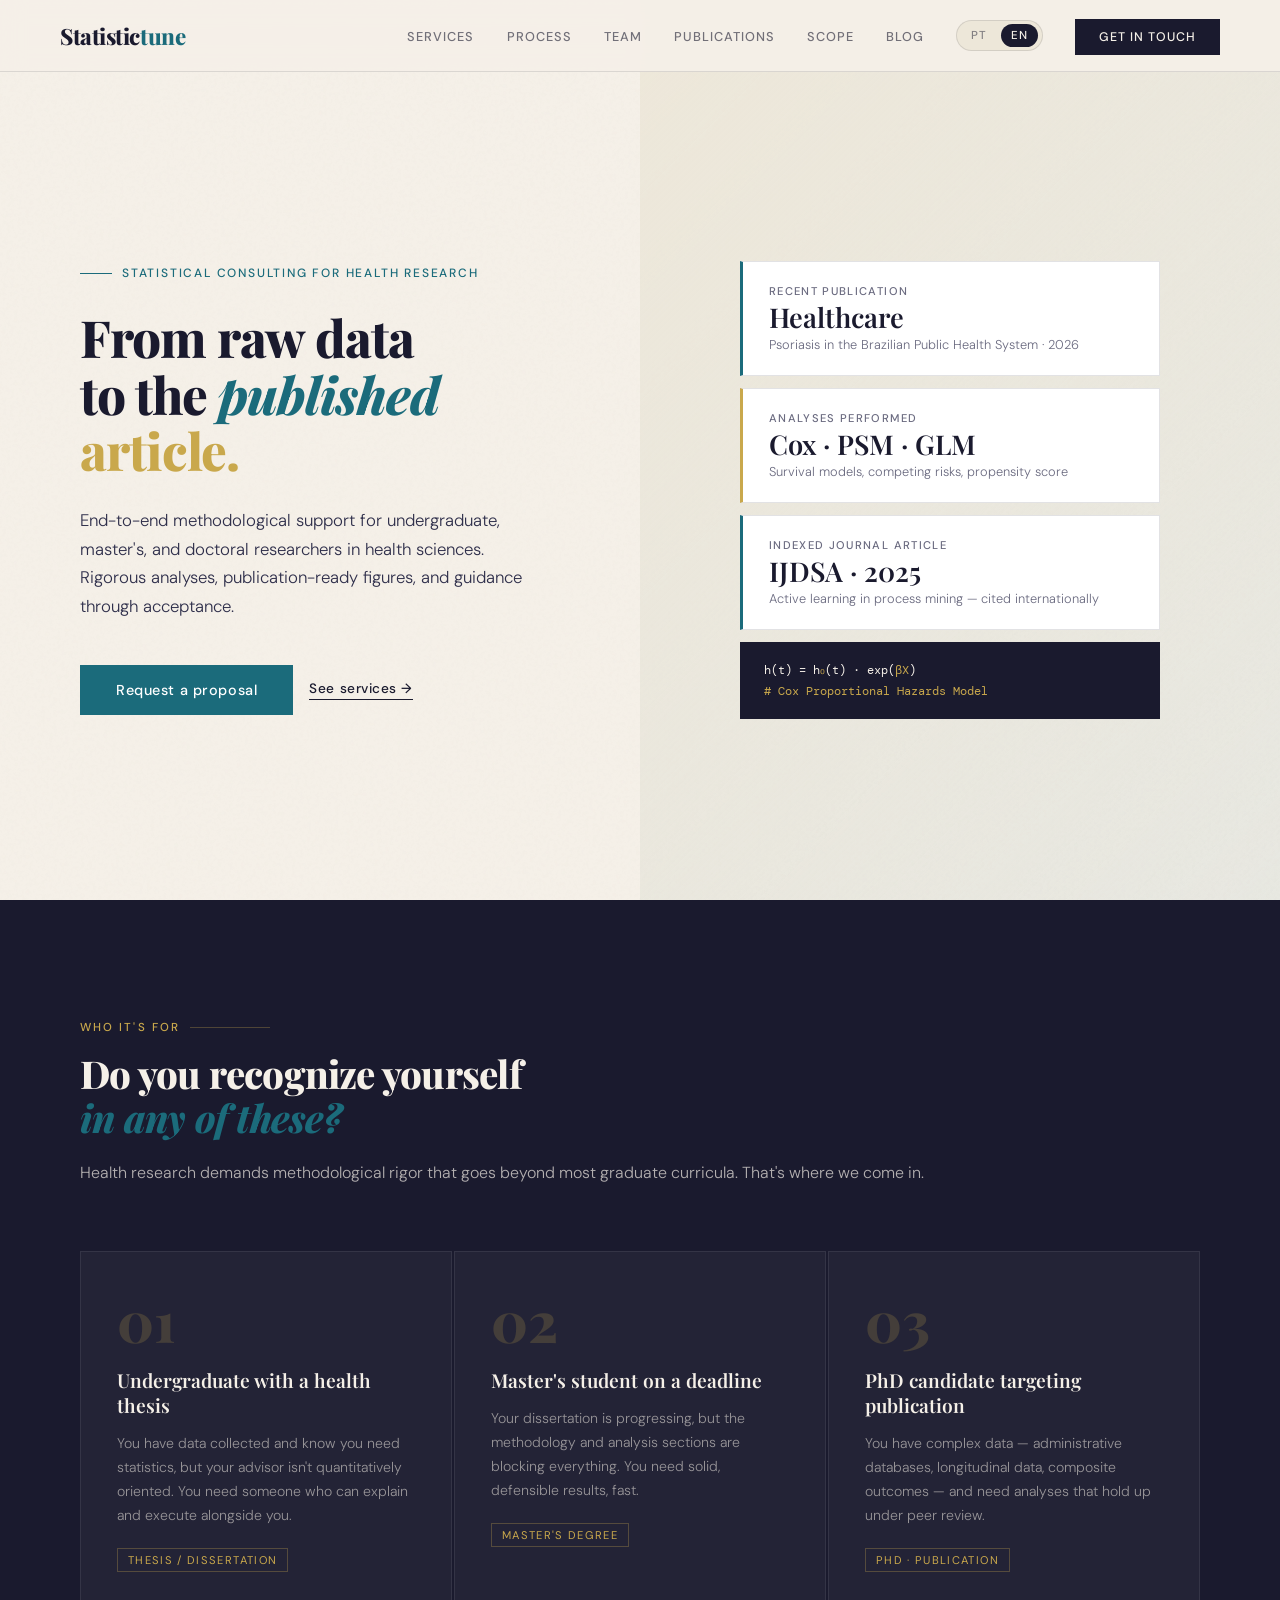
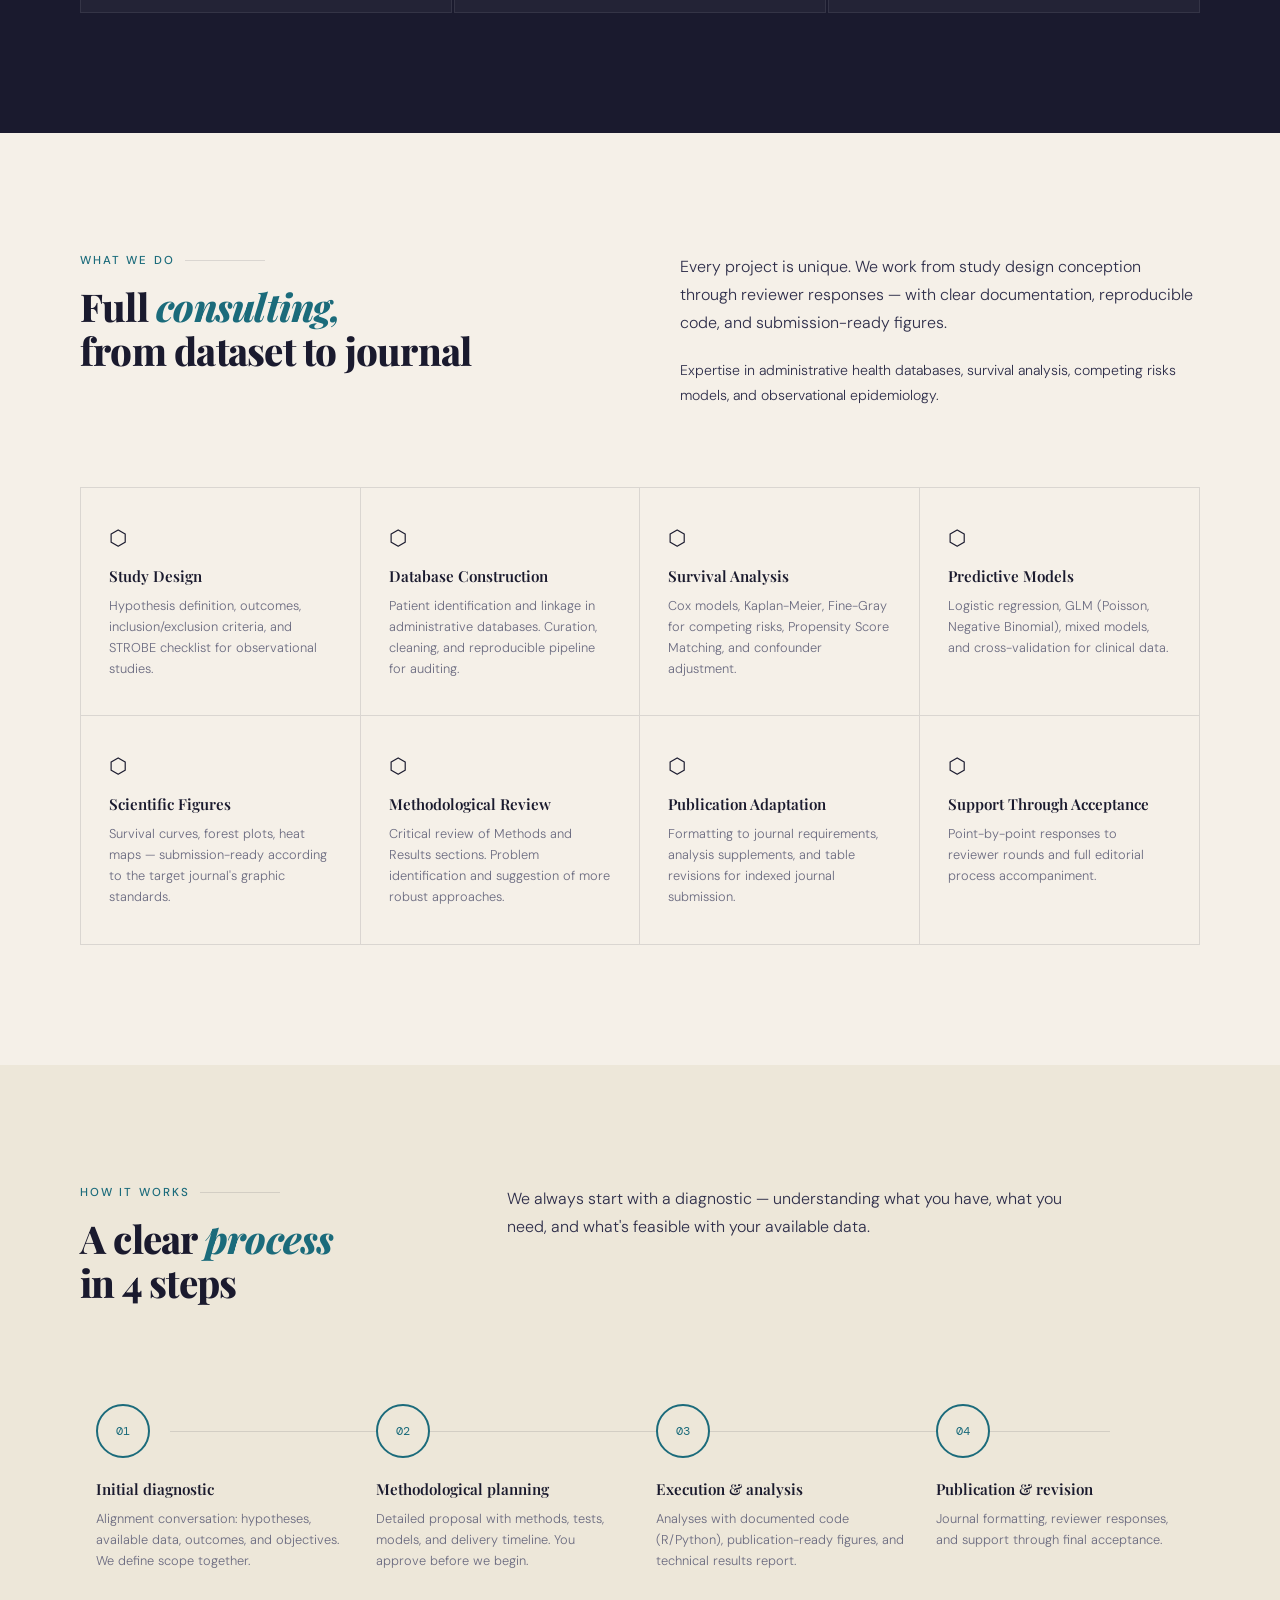
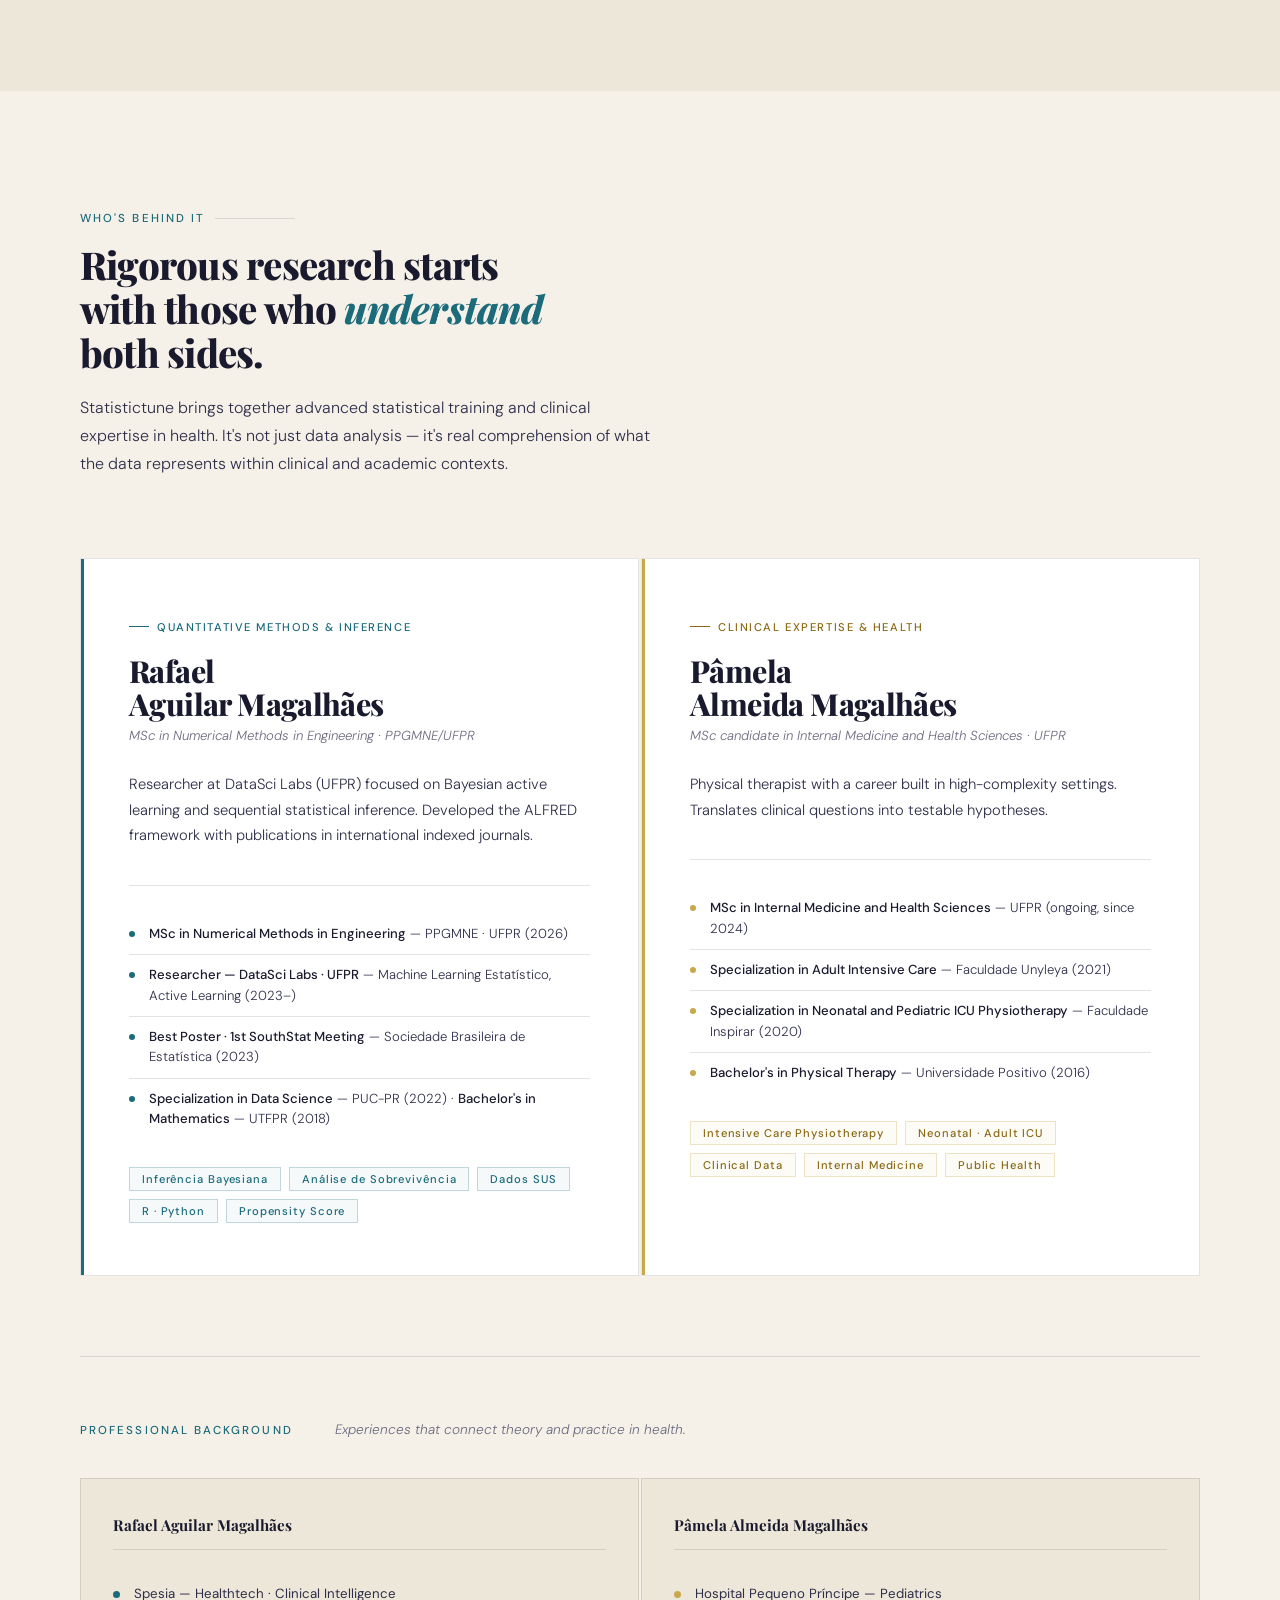
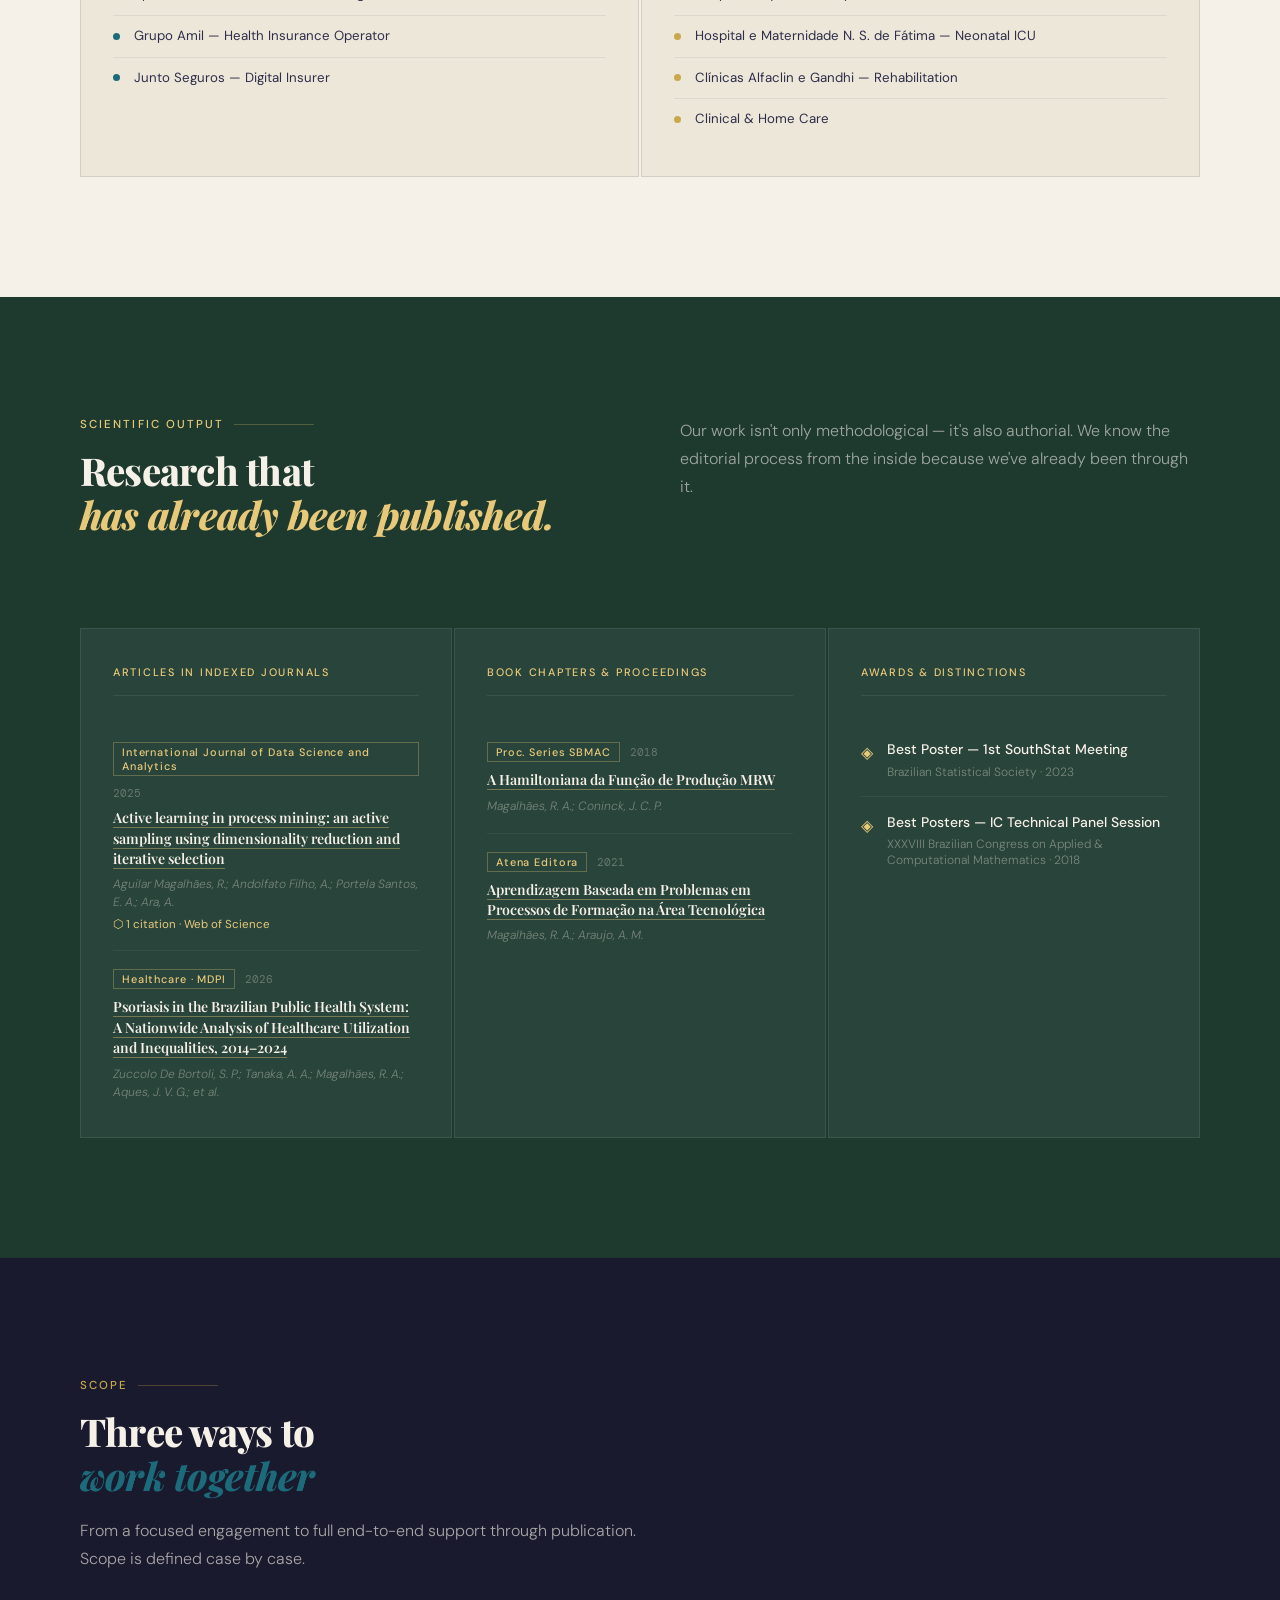
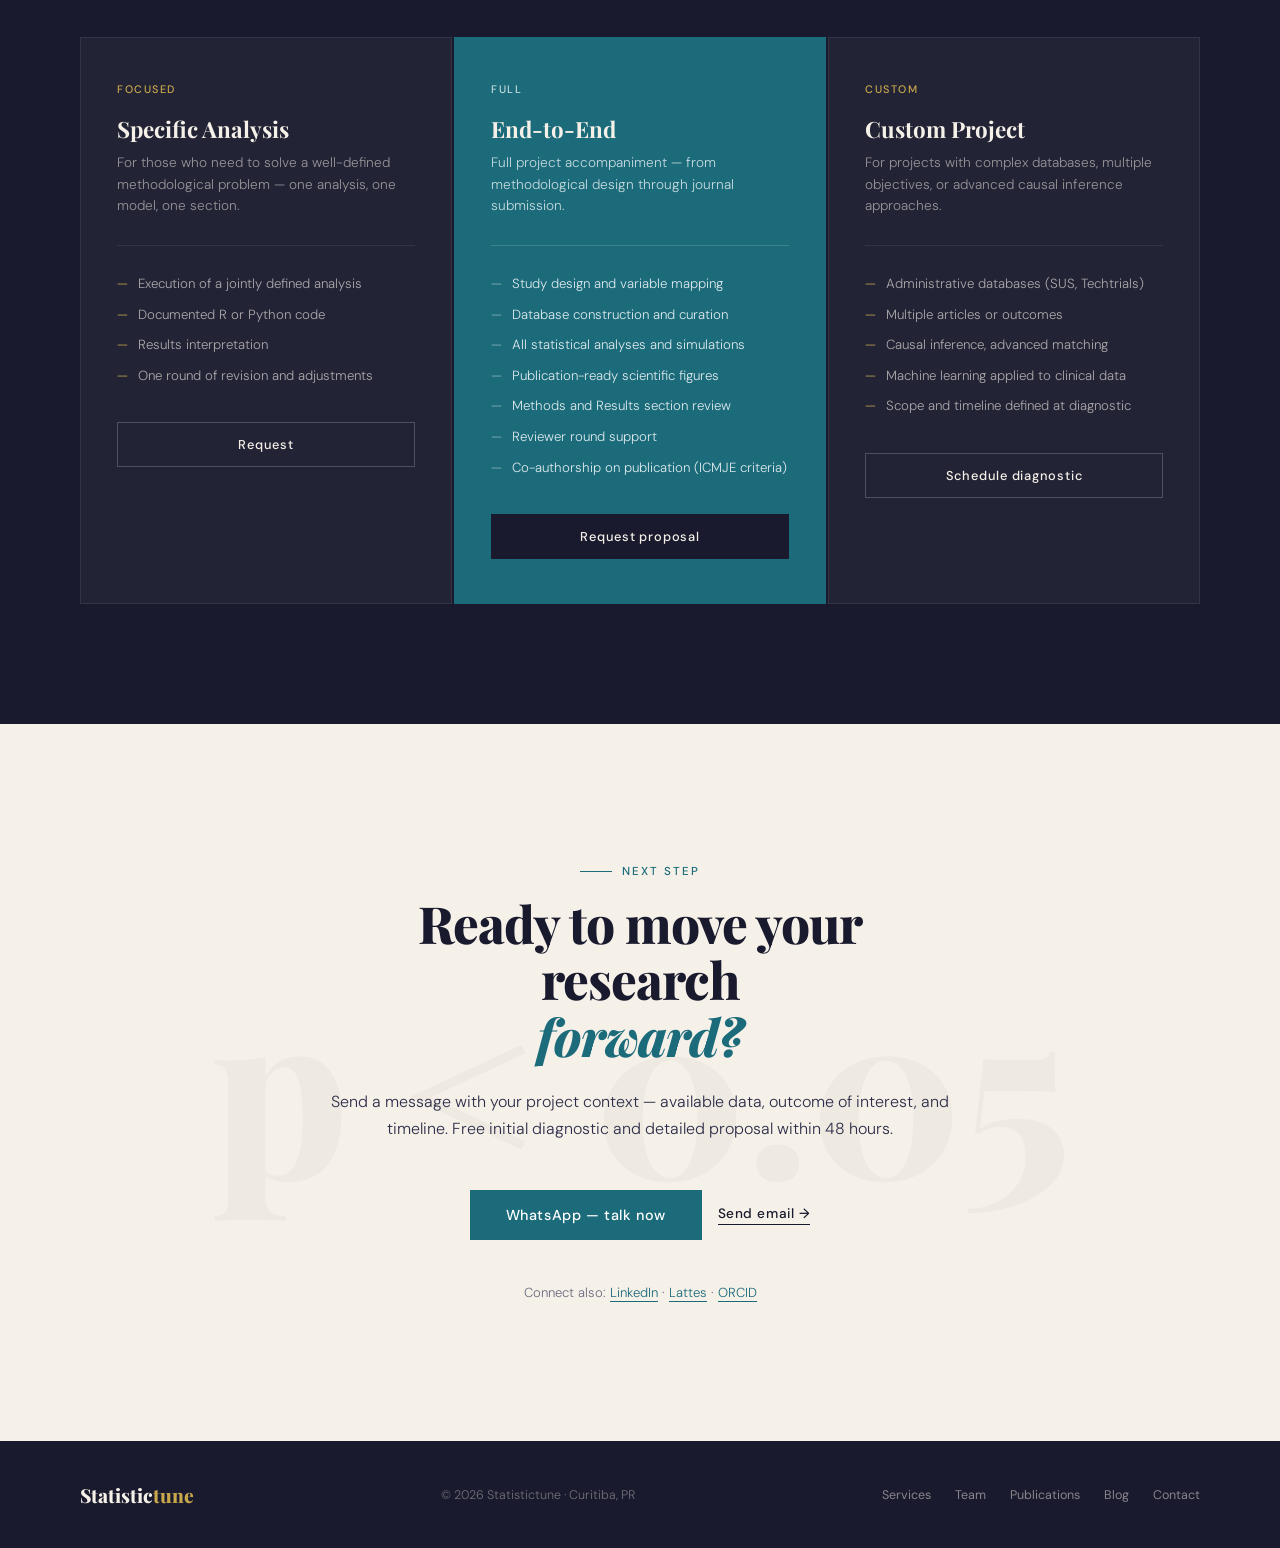
==== commit 9b993a85: "criação da página do blog" ====
--- a/index.html
+++ b/index.html
@@ -5,14 +5,14 @@
 <meta name="viewport" content="width=device-width, initial-scale=1.0">
 <title id="meta-title">Statistictune — Consultoria Estatística para Pesquisa em Saúde</title>
 
-<!-- SEO PT -->
+<!-- SEO -->
 <meta id="meta-desc" name="description" content="Consultoria estatística ponta a ponta para graduandos, mestrandos e doutorandos da área da saúde. Análises rigorosas, figuras científicas e suporte até a publicação em periódico indexado.">
 <meta name="keywords" content="consultoria estatística saúde, análise de dados mestrado, estatística doutorado, análise de sobrevivência, propensity score, dados SUS, DATASUS, epidemiologia observacional, consultoria metodológica pesquisa, estatística dissertação, publicação científica saúde, statistical consulting health, biostatistics consulting dissertation, survival analysis consulting, clinical data analysis PhD">
 <meta name="author" content="Rafael Aguilar Magalhães">
 <meta name="robots" content="index, follow">
 <link rel="canonical" href="https://statistictune.com.br">
 
-<!-- hreflang para SEO bilíngue -->
+<!-- hreflang -->
 <link rel="alternate" hreflang="pt" href="https://statistictune.com.br/">
 <link rel="alternate" hreflang="en" href="https://statistictune.com.br/?lang=en">
 <link rel="alternate" hreflang="x-default" href="https://statistictune.com.br/">
@@ -27,13 +27,13 @@
 <meta property="og:image:width" content="1200">
 <meta property="og:image:height" content="630">
 
-<!-- Twitter/X Card -->
+<!-- Twitter/X -->
 <meta name="twitter:card" content="summary_large_image">
 <meta id="tw-title" name="twitter:title" content="Statistictune — Consultoria Estatística para Pesquisa em Saúde">
 <meta id="tw-desc" name="twitter:description" content="Do dado bruto ao artigo publicado. Suporte metodológico ponta a ponta para pesquisadores da área da saúde.">
 <meta name="twitter:image" content="https://statistictune.com.br/og-image.png">
 
-<!-- Google Search Console -->
+<!-- Google Search Console — descomentar após verificação -->
 <!-- <meta name="google-site-verification" content="XXXXXXXXXXXXXXX" /> -->
 
 <link rel="preconnect" href="https://fonts.googleapis.com">
@@ -48,83 +48,12 @@
   gtag('config', 'G-VSWKF5XT2K');
 </script>
 
+<!-- ✅ CSS compartilhado -->
+<link rel="stylesheet" href="assets/css/style.css">
+
+<!-- CSS exclusivo desta página -->
 <style>
-  :root {
-    --cream: #F5F0E8;
-    --cream-dark: #EDE7D9;
-    --ink: #1A1A2E;
-    --ink-light: #2E2E4A;
-    --gold: #C9A84C;
-    --gold-light: #E8C97A;
-    --teal: #1B6B7B;
-    --teal-light: #2A8FA3;
-    --text-muted: #6B6B80;
-    --border: rgba(26,26,46,0.12);
-    --border-light: rgba(26,26,46,0.07);
-  }
-
-  * { margin: 0; padding: 0; box-sizing: border-box; }
-  html { scroll-behavior: smooth; }
-  body { font-family: 'DM Sans', sans-serif; background: var(--cream); color: var(--ink); overflow-x: hidden; }
-
-  body::before {
-    content: '';
-    position: fixed;
-    inset: 0;
-    background-image: url("data:image/svg+xml,%3Csvg viewBox='0 0 256 256' xmlns='http://www.w3.org/2000/svg'%3E%3Cfilter id='noise'%3E%3CfeTurbulence type='fractalNoise' baseFrequency='0.9' numOctaves='4' stitchTiles='stitch'/%3E%3C/filter%3E%3Crect width='100%25' height='100%25' filter='url(%23noise)' opacity='0.04'/%3E%3C/svg%3E");
-    pointer-events: none; z-index: 0; opacity: 0.5;
-  }
-
-  a { color: inherit; text-decoration: none; }
-
-  nav {
-    position: fixed; top: 0; left: 0; right: 0; z-index: 100;
-    display: flex; align-items: center; justify-content: space-between;
-    padding: 20px 60px;
-    background: rgba(245,240,232,0.94);
-    backdrop-filter: blur(12px);
-    border-bottom: 1px solid var(--border);
-    transition: padding 0.3s;
-  }
-  .nav-logo { font-family: 'Playfair Display', serif; font-size: 1.4rem; font-weight: 800; letter-spacing: -0.02em; color: var(--ink); }
-  .nav-logo span { color: var(--teal); }
-  .nav-links { display: flex; gap: 32px; list-style: none; align-items: center; }
-  .nav-links a { font-size: 0.8rem; font-weight: 500; letter-spacing: 0.08em; text-transform: uppercase; color: var(--ink); opacity: 0.6; transition: opacity 0.2s; }
-  .nav-links a:hover { opacity: 1; }
-  .nav-cta { background: var(--ink); color: var(--cream) !important; opacity: 1 !important; padding: 10px 24px; font-size: 0.78rem !important; transition: background 0.2s !important; }
-  .nav-cta:hover { background: var(--teal) !important; }
-
-  /* ── Language toggle ── */
-  .lang-toggle {
-    display: flex;
-    align-items: center;
-    gap: 4px;
-    background: var(--cream-dark);
-    border: 1px solid var(--border);
-    border-radius: 20px;
-    padding: 3px 4px;
-    cursor: pointer;
-  }
-  .lang-btn {
-    font-size: 0.72rem;
-    font-weight: 500;
-    letter-spacing: 0.08em;
-    padding: 4px 10px;
-    border-radius: 16px;
-    border: none;
-    background: transparent;
-    color: var(--ink);
-    cursor: pointer;
-    opacity: 0.5;
-    transition: all 0.2s;
-    font-family: 'DM Sans', sans-serif;
-  }
-  .lang-btn.active {
-    background: var(--ink);
-    color: var(--cream);
-    opacity: 1;
-  }
-
+  /* ── Hero ── */
   .hero { min-height: 100vh; display: grid; grid-template-columns: 1fr 1fr; position: relative; padding-top: 80px; }
   .hero-bg-deco { position: absolute; top: 0; right: 0; width: 50%; height: 100%; background: linear-gradient(135deg, var(--cream-dark) 0%, rgba(27,107,123,0.06) 100%); z-index: 0; pointer-events: none; }
   .hero-left { display: flex; flex-direction: column; justify-content: center; padding: 80px 60px 80px 80px; position: relative; z-index: 1; }
@@ -146,18 +75,7 @@
   .formula-card { background: var(--ink); color: var(--cream); padding: 18px 24px; font-family: 'DM Mono', monospace; font-size: 0.75rem; line-height: 1.7; }
   .formula-card .fc-gold { color: var(--gold); }
 
-  .btn-primary { background: var(--teal); color: #fff; padding: 16px 36px; font-family: 'DM Sans', sans-serif; font-size: 0.9rem; font-weight: 500; letter-spacing: 0.04em; border: none; cursor: pointer; display: inline-block; transition: background 0.2s, transform 0.2s; }
-  .btn-primary:hover { background: var(--ink); transform: translateY(-1px); color: #fff; }
-  .btn-ghost { color: var(--ink); font-size: 0.85rem; font-weight: 500; letter-spacing: 0.04em; border-bottom: 1px solid var(--ink); padding-bottom: 2px; transition: color 0.2s, border-color 0.2s; }
-  .btn-ghost:hover { color: var(--teal); border-color: var(--teal); }
-
-  section { position: relative; z-index: 1; }
-  .section-label { font-size: 0.72rem; font-weight: 500; letter-spacing: 0.18em; text-transform: uppercase; color: var(--teal); margin-bottom: 16px; display: flex; align-items: center; gap: 10px; }
-  .section-label::after { content: ''; flex: 1; height: 1px; background: var(--border); max-width: 80px; }
-  .section-title { font-family: 'Playfair Display', serif; font-size: clamp(2rem, 3vw, 3rem); font-weight: 800; line-height: 1.15; letter-spacing: -0.02em; margin-bottom: 20px; }
-  .section-title em { font-style: italic; color: var(--teal); }
-  .section-body { font-size: 1rem; line-height: 1.75; color: var(--ink-light); font-weight: 300; max-width: 580px; }
-
+  /* ── Target ── */
   .target-section { padding: 120px 80px; background: var(--ink); color: var(--cream); }
   .target-section .section-label { color: var(--gold); }
   .target-section .section-label::after { background: rgba(201,168,76,0.3); }
@@ -171,6 +89,7 @@
   .tc-desc { font-size: 0.88rem; line-height: 1.7; color: rgba(245,240,232,0.55); font-weight: 300; }
   .tc-tag { display: inline-block; margin-top: 20px; font-size: 0.7rem; letter-spacing: 0.12em; text-transform: uppercase; color: var(--gold); border: 1px solid rgba(201,168,76,0.3); padding: 4px 10px; }
 
+  /* ── Services ── */
   .services-section { padding: 120px 80px; background: var(--cream); }
   .services-intro { display: grid; grid-template-columns: 1fr 1fr; gap: 80px; align-items: start; margin-bottom: 80px; }
   .services-grid { display: grid; grid-template-columns: repeat(4, 1fr); border: 1px solid var(--border); }
@@ -184,8 +103,8 @@
   .si-title { font-family: 'Playfair Display', serif; font-size: 0.95rem; font-weight: 600; margin-bottom: 8px; line-height: 1.3; }
   .si-desc { font-size: 0.8rem; line-height: 1.65; color: var(--text-muted); font-weight: 300; }
 
+  /* ── Process ── */
   .process-section { padding: 120px 80px; background: var(--cream-dark); }
-  .process-section .section-label { color: var(--teal); }
   .process-header { display: grid; grid-template-columns: 1fr 2fr; gap: 80px; align-items: start; margin-bottom: 80px; }
   .process-steps { display: grid; grid-template-columns: repeat(4, 1fr); position: relative; }
   .process-steps::before { content: ''; position: absolute; top: 27px; left: 8%; right: 8%; height: 1px; background: var(--border); }
@@ -194,6 +113,7 @@
   .ps-title { font-family: 'Playfair Display', serif; font-size: 0.95rem; font-weight: 600; margin-bottom: 8px; line-height: 1.3; }
   .ps-desc { font-size: 0.8rem; line-height: 1.65; color: var(--text-muted); font-weight: 300; }
 
+  /* ── Team ── */
   .team-section { padding: 120px 80px; background: var(--cream); }
   .team-intro { max-width: 640px; margin-bottom: 80px; }
   .team-grid { display: grid; grid-template-columns: 1fr 1fr; gap: 2px; }
@@ -217,13 +137,12 @@
   .tc-tags { display: flex; flex-wrap: wrap; gap: 8px; }
   .tc-tag-item { font-size: 0.7rem; letter-spacing: 0.08em; font-weight: 500; color: var(--teal); border: 1px solid rgba(27,107,123,0.25); padding: 4px 12px; background: rgba(27,107,123,0.04); }
   .card-pamela .tc-tag-item { color: #8B6914; border-color: rgba(201,168,76,0.3); background: rgba(201,168,76,0.05); }
-
   .traj-wrapper { margin-top: 80px; border-top: 1px solid var(--border); padding-top: 64px; }
   .traj-header { display: flex; align-items: baseline; gap: 32px; margin-bottom: 40px; flex-wrap: wrap; }
   .traj-sub { font-size: 0.85rem; color: var(--text-muted); font-weight: 300; font-style: italic; }
   .traj-grid { display: grid; grid-template-columns: 1fr 1fr; gap: 2px; }
   .traj-col { background: var(--cream-dark); border: 1px solid var(--border); padding: 36px 32px; }
-  .traj-col-name { font-family: 'Playfair Display', serif; font-size: 0.95rem; font-weight: 700; color: var(--ink); margin-bottom: 24px; padding-bottom: 14px; border-bottom: 1px solid var(--border); }
+  .traj-col-name { font-family: 'Playfair Display', serif; font-size: 0.95rem; font-weight: 700; margin-bottom: 24px; padding-bottom: 14px; border-bottom: 1px solid var(--border); }
   .traj-items { display: flex; flex-direction: column; }
   .traj-item { display: flex; align-items: center; gap: 14px; padding: 11px 0; border-bottom: 1px solid var(--border-light); }
   .traj-item:last-child { border-bottom: none; }
@@ -232,6 +151,7 @@
   .traj-dot-gold { background: var(--gold); }
   .traj-place { font-size: 0.83rem; font-weight: 400; color: var(--ink-light); line-height: 1.4; }
 
+  /* ── Publications ── */
   .pub-section { padding: 120px 80px; background: #1E3A2F; color: var(--cream); }
   .pub-section .section-label { color: var(--gold-light); }
   .pub-section .section-label::after { background: rgba(232,201,122,0.25); }
@@ -258,6 +178,7 @@
   .award-title { font-size: 0.87rem; font-weight: 500; color: var(--cream); line-height: 1.4; margin-bottom: 4px; }
   .award-org { font-size: 0.75rem; color: rgba(245,240,232,0.4); font-weight: 300; }
 
+  /* ── Scope ── */
   .scope-section { padding: 120px 80px; background: var(--ink); color: var(--cream); }
   .scope-section .section-label { color: var(--gold); }
   .scope-section .section-label::after { background: rgba(201,168,76,0.3); }
@@ -283,15 +204,7 @@
   .scope-card.featured .btn-scope { background: var(--ink); border-color: var(--ink); }
   .scope-card.featured .btn-scope:hover { background: var(--cream); color: var(--ink); }
 
-  .trust-section { padding: 100px 80px; background: var(--cream-dark); display: grid; grid-template-columns: 1fr 2fr; gap: 80px; align-items: start; }
-  .trust-items { display: flex; flex-direction: column; gap: 2px; }
-  .trust-item { background: white; border: 1px solid var(--border); padding: 26px 30px; transition: border-color 0.3s; }
-  .trust-item:hover { border-color: var(--teal); }
-  .ti-quote { font-family: 'Playfair Display', serif; font-size: 2rem; color: var(--teal); line-height: 0.5; margin-bottom: 12px; display: block; }
-  .ti-text { font-size: 0.87rem; line-height: 1.7; color: var(--ink-light); font-style: italic; font-weight: 300; margin-bottom: 14px; }
-  .ti-author { font-size: 0.77rem; font-weight: 500; letter-spacing: 0.06em; text-transform: uppercase; color: var(--text-muted); }
-  .ti-role { display: block; font-weight: 300; letter-spacing: 0; text-transform: none; font-size: 0.74rem; margin-top: 2px; color: var(--teal); }
-
+  /* ── CTA ── */
   .cta-section { padding: 140px 80px; text-align: center; position: relative; overflow: hidden; background: var(--cream); }
   .cta-section::before { content: 'p < 0.05'; position: absolute; font-family: 'Playfair Display', serif; font-size: 18vw; font-weight: 800; color: rgba(26,26,46,0.03); top: 50%; left: 50%; transform: translate(-50%, -50%); white-space: nowrap; pointer-events: none; }
   .cta-inner { position: relative; z-index: 1; max-width: 680px; margin: 0 auto; }
@@ -305,21 +218,8 @@
   .cta-contact { margin-top: 44px; font-size: 0.82rem; color: var(--text-muted); font-weight: 300; }
   .cta-contact a { color: var(--teal); border-bottom: 1px solid var(--teal); }
 
-  footer { padding: 40px 80px; border-top: 1px solid var(--border); display: flex; justify-content: space-between; align-items: center; background: var(--ink); }
-  .footer-logo { font-family: 'Playfair Display', serif; font-size: 1.2rem; font-weight: 800; color: var(--cream); }
-  .footer-logo span { color: var(--gold); }
-  .footer-copy { font-size: 0.78rem; color: rgba(245,240,232,0.4); font-weight: 300; }
-  .footer-links { display: flex; gap: 24px; }
-  .footer-links a { font-size: 0.78rem; color: rgba(245,240,232,0.5); transition: color 0.2s; }
-  .footer-links a:hover { color: var(--gold); }
-
-  @keyframes fadeUp { from { opacity: 0; transform: translateY(20px); } to { opacity: 1; transform: translateY(0); } }
-  @keyframes fadeIn { from { opacity: 0; } to { opacity: 1; } }
-  .reveal { opacity: 0; transform: translateY(24px); transition: opacity 0.7s ease, transform 0.7s ease; }
-  .reveal.visible { opacity: 1; transform: translateY(0); }
-
+  /* ── Responsive (page-specific) ── */
   @media (max-width: 1100px) {
-    nav { padding: 18px 40px; }
     .hero { grid-template-columns: 1fr; }
     .hero-right { display: none; }
     .hero-left { padding: 60px 40px; }
@@ -331,22 +231,16 @@
     .pub-section-header { grid-template-columns: 1fr; gap: 32px; }
     .process-steps { grid-template-columns: repeat(2, 1fr); gap: 40px; }
     .process-steps::before { display: none; }
-    .trust-section { grid-template-columns: 1fr; }
     .process-header { grid-template-columns: 1fr; gap: 40px; }
     .target-section, .scope-section, .services-section, .process-section, .pub-section { padding: 80px 40px; }
     .team-section { padding: 80px 40px; }
     .cta-section { padding: 100px 40px; }
-    footer { padding: 30px 40px; flex-direction: column; gap: 20px; text-align: center; }
     .traj-header { flex-direction: column; gap: 8px; }
   }
   @media (max-width: 700px) {
-    nav { padding: 16px 20px; }
-    .nav-links { display: none; }
     .hero-left { padding: 50px 20px; }
     .services-section, .target-section, .scope-section, .process-section, .team-section, .pub-section { padding: 60px 20px; }
-    .trust-section { padding: 60px 20px; }
     .cta-section { padding: 80px 20px; }
-    footer { padding: 24px 20px; }
     .services-grid { grid-template-columns: 1fr; }
     .process-steps { grid-template-columns: 1fr; }
     .cta-buttons { flex-direction: column; }
@@ -357,13 +251,14 @@
 <body>
 
 <nav>
-  <a href="#" class="nav-logo">Statistic<span>tune</span></a>
+  <a href="/" class="nav-logo">Statistic<span>tune</span></a>
   <ul class="nav-links">
     <li><a href="#servicos" data-i18n="nav-services">Serviços</a></li>
     <li><a href="#processo" data-i18n="nav-process">Processo</a></li>
     <li><a href="#sobre" data-i18n="nav-team">Equipe</a></li>
     <li><a href="#publicacoes" data-i18n="nav-publications">Publicações</a></li>
     <li><a href="#escopo" data-i18n="nav-scope">Escopo</a></li>
+    <li><a href="blog/" data-i18n="nav-blog">Blog</a></li>
     <li>
       <div class="lang-toggle" role="group" aria-label="Language selector">
         <button class="lang-btn active" id="btn-pt" onclick="setLang('pt')">PT</button>
@@ -374,6 +269,9 @@
   </ul>
 </nav>
 
+<!-- ═══════════════════════════════════════════
+     HERO
+════════════════════════════════════════════ -->
 <section class="hero">
   <div class="hero-bg-deco"></div>
   <div class="hero-left">
@@ -383,7 +281,7 @@
       <span data-i18n="hero-title-2">ao <em>artigo</em></span><br>
       <span class="line-gold" data-i18n="hero-title-3">publicado.</span>
     </h1>
-    <p class="hero-sub" data-i18n="hero-sub">Suporte metodológico ponta a ponta para graduandos, mestrandos e doutorandos da área da saúde. Análises rigorosas, figuras prontas para publicação e acompanhamento até o aceite.</p>
+    <p class="hero-sub" data-i18n="hero-sub">Suporte metodológico ponta a ponta para graduandos, mestrandos e doutorandos da área da saúde.</p>
     <div class="hero-actions">
       <a href="#contato" class="btn-primary" data-i18n="hero-cta">Solicitar proposta</a>
       <a href="#servicos" class="btn-ghost" data-i18n="hero-ghost">Ver serviços →</a>
@@ -399,32 +297,23 @@
   </div>
 </section>
 
+<!-- ═══════════════════════════════════════════
+     PARA QUEM
+════════════════════════════════════════════ -->
 <section class="target-section" id="para-quem">
   <div class="section-label reveal" data-i18n="target-label">Para quem é</div>
   <h2 class="section-title reveal"><span data-i18n="target-title-1">Você se reconhece</span><br><em data-i18n="target-title-2">em algum cenário?</em></h2>
-  <p class="section-body reveal" data-i18n="target-intro">A pesquisa em saúde exige rigor metodológico que vai além do currículo da graduação ou pós. É aqui que entramos.</p>
+  <p class="section-body reveal" data-i18n="target-intro">A pesquisa em saúde exige rigor metodológico que vai além do currículo da graduação ou pós.</p>
   <div class="target-grid">
-    <div class="target-card reveal">
-      <div class="tc-number">01</div>
-      <div class="tc-title" data-i18n="t1-title">Graduando com TCC em saúde</div>
-      <div class="tc-desc" data-i18n="t1-desc">Tem dados coletados, sabe que precisa de estatística, mas o orientador não domina análise quantitativa. Precisa de alguém que explique e execute junto.</div>
-      <span class="tc-tag" data-i18n="t1-tag">TCC / Monografia</span>
-    </div>
-    <div class="target-card reveal">
-      <div class="tc-number">02</div>
-      <div class="tc-title" data-i18n="t2-title">Mestrando com prazo apertado</div>
-      <div class="tc-desc" data-i18n="t2-desc">A dissertação avança, mas a seção de metodologia e análise trava tudo. Precisa de resultados sólidos e defensáveis, rapidamente.</div>
-      <span class="tc-tag" data-i18n="t2-tag">Mestrado</span>
-    </div>
-    <div class="target-card reveal">
-      <div class="tc-number">03</div>
-      <div class="tc-title" data-i18n="t3-title">Doutorando visando publicação</div>
-      <div class="tc-desc" data-i18n="t3-desc">Tem dados complexos — bases do SUS, dados longitudinais, desfechos compostos — e precisa de análises que sustentem revisão em periódico indexado.</div>
-      <span class="tc-tag" data-i18n="t3-tag">Doutorado · Publicação</span>
-    </div>
-  </div>
-</section>
-
+    <div class="target-card reveal"><div class="tc-number">01</div><div class="tc-title" data-i18n="t1-title">Graduando com TCC em saúde</div><div class="tc-desc" data-i18n="t1-desc">Tem dados coletados, sabe que precisa de estatística, mas o orientador não domina análise quantitativa.</div><span class="tc-tag" data-i18n="t1-tag">TCC / Monografia</span></div>
+    <div class="target-card reveal"><div class="tc-number">02</div><div class="tc-title" data-i18n="t2-title">Mestrando com prazo apertado</div><div class="tc-desc" data-i18n="t2-desc">A dissertação avança, mas a seção de metodologia e análise trava tudo. Precisa de resultados sólidos rapidamente.</div><span class="tc-tag" data-i18n="t2-tag">Mestrado</span></div>
+    <div class="target-card reveal"><div class="tc-number">03</div><div class="tc-title" data-i18n="t3-title">Doutorando visando publicação</div><div class="tc-desc" data-i18n="t3-desc">Tem dados complexos — bases do SUS, dados longitudinais, desfechos compostos — e precisa de análises que sustentem revisão em periódico.</div><span class="tc-tag" data-i18n="t3-tag">Doutorado · Publicação</span></div>
+  </div>
+</section>
+
+<!-- ═══════════════════════════════════════════
+     SERVIÇOS
+════════════════════════════════════════════ -->
 <section class="services-section" id="servicos">
   <div class="services-intro">
     <div>
@@ -432,23 +321,26 @@
       <h2 class="section-title reveal"><span data-i18n="services-title-1">Consultoria</span> <em data-i18n="services-title-2">completa,</em><br><span data-i18n="services-title-3">da base ao periódico</span></h2>
     </div>
     <div>
-      <p class="section-body reveal" data-i18n="services-body1">Cada projeto é único. Trabalhamos desde a concepção do desenho do estudo até a resposta aos revisores — com documentação clara, código reprodutível e figuras prontas para submissão.</p>
+      <p class="section-body reveal" data-i18n="services-body1">Cada projeto é único. Trabalhamos desde a concepção do desenho do estudo até a resposta aos revisores.</p>
       <br>
-      <p class="section-body reveal" style="font-size:0.88rem;" data-i18n="services-body2">Especialidade em dados do SUS (DATASUS / Techtrials), desfechos em saúde, análise de sobrevivência, modelos de riscos competitivos e epidemiologia observacional.</p>
+      <p class="section-body reveal" style="font-size:0.88rem;" data-i18n="services-body2">Especialidade em dados do SUS, análise de sobrevivência e epidemiologia observacional.</p>
     </div>
   </div>
   <div class="services-grid">
-    <div class="service-item reveal"><span class="si-icon">⬡</span><div class="si-title" data-i18n="s1-title">Desenho do Estudo</div><div class="si-desc" data-i18n="s1-desc">Definição de hipóteses, desfechos, critérios de inclusão/exclusão e checklist STROBE para estudos observacionais.</div></div>
-    <div class="service-item reveal"><span class="si-icon">⬡</span><div class="si-title" data-i18n="s2-title">Construção de Bases</div><div class="si-desc" data-i18n="s2-desc">Identificação e linkage de pacientes em bases do SUS. Curadoria, limpeza e pipeline reprodutível para auditoria.</div></div>
-    <div class="service-item reveal"><span class="si-icon">⬡</span><div class="si-title" data-i18n="s3-title">Análise de Sobrevivência</div><div class="si-desc" data-i18n="s3-desc">Modelos de Cox, Kaplan-Meier, Fine-Gray para riscos competitivos, Propensity Score Matching e ajuste por confundidores.</div></div>
-    <div class="service-item reveal"><span class="si-icon">⬡</span><div class="si-title" data-i18n="s4-title">Modelos Preditivos</div><div class="si-desc" data-i18n="s4-desc">Regressão logística, GLM (Poisson, Binomial Negativo), modelos mistos e validação cruzada para dados clínicos.</div></div>
-    <div class="service-item reveal"><span class="si-icon">⬡</span><div class="si-title" data-i18n="s5-title">Figuras Científicas</div><div class="si-desc" data-i18n="s5-desc">Curvas de sobrevivência, forest plots, mapas de calor — prontas para submissão conforme normas gráficas da revista-alvo.</div></div>
-    <div class="service-item reveal"><span class="si-icon">⬡</span><div class="si-title" data-i18n="s6-title">Revisão Metodológica</div><div class="si-desc" data-i18n="s6-desc">Revisão crítica de seções de Métodos e Resultados. Identificação de problemas e sugestão de abordagens mais robustas.</div></div>
-    <div class="service-item reveal"><span class="si-icon">⬡</span><div class="si-title" data-i18n="s7-title">Adaptação para Publicação</div><div class="si-desc" data-i18n="s7-desc">Adequação ao formato do periódico, suplemento de análises e revisão de tabelas para submissão a revistas indexadas.</div></div>
-    <div class="service-item reveal"><span class="si-icon">⬡</span><div class="si-title" data-i18n="s8-title">Suporte até o Aceite</div><div class="si-desc" data-i18n="s8-desc">Respostas ponto a ponto às rodadas de revisão e acompanhamento de todo o processo editorial.</div></div>
-  </div>
-</section>
-
+    <div class="service-item reveal"><span class="si-icon">⬡</span><div class="si-title" data-i18n="s1-title">Desenho do Estudo</div><div class="si-desc" data-i18n="s1-desc">Definição de hipóteses, desfechos, critérios de inclusão/exclusão e checklist STROBE.</div></div>
+    <div class="service-item reveal"><span class="si-icon">⬡</span><div class="si-title" data-i18n="s2-title">Construção de Bases</div><div class="si-desc" data-i18n="s2-desc">Identificação e linkage de pacientes em bases do SUS. Curadoria, limpeza e pipeline reprodutível.</div></div>
+    <div class="service-item reveal"><span class="si-icon">⬡</span><div class="si-title" data-i18n="s3-title">Análise de Sobrevivência</div><div class="si-desc" data-i18n="s3-desc">Modelos de Cox, Kaplan-Meier, Fine-Gray para riscos competitivos e Propensity Score Matching.</div></div>
+    <div class="service-item reveal"><span class="si-icon">⬡</span><div class="si-title" data-i18n="s4-title">Modelos Preditivos</div><div class="si-desc" data-i18n="s4-desc">Regressão logística, GLM, modelos mistos e validação cruzada para dados clínicos.</div></div>
+    <div class="service-item reveal"><span class="si-icon">⬡</span><div class="si-title" data-i18n="s5-title">Figuras Científicas</div><div class="si-desc" data-i18n="s5-desc">Curvas de sobrevivência, forest plots, mapas de calor — prontas para submissão.</div></div>
+    <div class="service-item reveal"><span class="si-icon">⬡</span><div class="si-title" data-i18n="s6-title">Revisão Metodológica</div><div class="si-desc" data-i18n="s6-desc">Revisão crítica de seções de Métodos e Resultados. Identificação de problemas e sugestão de abordagens.</div></div>
+    <div class="service-item reveal"><span class="si-icon">⬡</span><div class="si-title" data-i18n="s7-title">Adaptação para Publicação</div><div class="si-desc" data-i18n="s7-desc">Adequação ao formato do periódico, suplemento de análises e revisão de tabelas.</div></div>
+    <div class="service-item reveal"><span class="si-icon">⬡</span><div class="si-title" data-i18n="s8-title">Suporte até o Aceite</div><div class="si-desc" data-i18n="s8-desc">Respostas ponto a ponto às rodadas de revisão e acompanhamento do processo editorial.</div></div>
+  </div>
+</section>
+
+<!-- ═══════════════════════════════════════════
+     PROCESSO
+════════════════════════════════════════════ -->
 <section class="process-section" id="processo">
   <div class="process-header">
     <div>
@@ -458,49 +350,48 @@
     <p class="section-body reveal" data-i18n="process-body">Começamos sempre pelo diagnóstico — entendendo o que você tem, o que você precisa, e o que é possível fazer com os dados disponíveis.</p>
   </div>
   <div class="process-steps">
-    <div class="process-step reveal"><div class="ps-dot">01</div><div class="ps-title" data-i18n="p1-title">Diagnóstico inicial</div><div class="ps-desc" data-i18n="p1-desc">Conversa de alinhamento: hipóteses, dados disponíveis, desfechos e objetivo. Definimos o escopo juntos.</div></div>
-    <div class="process-step reveal"><div class="ps-dot">02</div><div class="ps-title" data-i18n="p2-title">Planejamento metodológico</div><div class="ps-desc" data-i18n="p2-desc">Proposta detalhada com métodos, testes, modelos e cronograma de entrega. Você aprova antes de começarmos.</div></div>
-    <div class="process-step reveal"><div class="ps-dot">03</div><div class="ps-title" data-i18n="p3-title">Execução e análises</div><div class="ps-desc" data-i18n="p3-desc">Análises com código documentado (R/Python), figuras publicáveis e relatório técnico dos resultados.</div></div>
+    <div class="process-step reveal"><div class="ps-dot">01</div><div class="ps-title" data-i18n="p1-title">Diagnóstico inicial</div><div class="ps-desc" data-i18n="p1-desc">Conversa de alinhamento: hipóteses, dados disponíveis, desfechos e objetivo.</div></div>
+    <div class="process-step reveal"><div class="ps-dot">02</div><div class="ps-title" data-i18n="p2-title">Planejamento metodológico</div><div class="ps-desc" data-i18n="p2-desc">Proposta detalhada com métodos, testes, modelos e cronograma de entrega.</div></div>
+    <div class="process-step reveal"><div class="ps-dot">03</div><div class="ps-title" data-i18n="p3-title">Execução e análises</div><div class="ps-desc" data-i18n="p3-desc">Análises com código documentado (R/Python), figuras publicáveis e relatório técnico.</div></div>
     <div class="process-step reveal"><div class="ps-dot">04</div><div class="ps-title" data-i18n="p4-title">Publicação e revisão</div><div class="ps-desc" data-i18n="p4-desc">Adequação ao periódico, respostas aos revisores e suporte até o aceite final.</div></div>
   </div>
 </section>
 
+<!-- ═══════════════════════════════════════════
+     EQUIPE
+════════════════════════════════════════════ -->
 <section class="team-section" id="sobre">
   <div class="team-intro">
     <div class="section-label reveal" data-i18n="team-label">Quem está por trás</div>
     <h2 class="section-title reveal"><span data-i18n="team-title-1">Pesquisa rigorosa começa</span><br><span data-i18n="team-title-2">por quem</span> <em data-i18n="team-title-3">entende</em><br><span data-i18n="team-title-4">os dois lados.</span></h2>
-    <p class="section-body reveal" data-i18n="team-body">A Statistictune reúne formação estatística avançada e expertise clínica na área da saúde. Não é só análise de dados — é compreensão real do que os dados representam dentro do contexto assistencial e acadêmico.</p>
+    <p class="section-body reveal" data-i18n="team-body">A Statistictune reúne formação estatística avançada e expertise clínica na área da saúde.</p>
   </div>
   <div class="team-grid">
     <div class="team-card reveal">
       <div class="tc-role-badge" data-i18n="rafael-badge">Métodos Quantitativos & Inferência</div>
       <div class="tc-name">Rafael<br>Aguilar Magalhães</div>
       <div class="tc-title-line" data-i18n="rafael-title">Mestre em Métodos Numéricos em Engenharia · PPGMNE/UFPR</div>
-      <p class="tc-bio" data-i18n="rafael-bio">Pesquisador no DataSci Labs (UFPR) com foco em aprendizado ativo Bayesiano e inferência estatística sequencial. Desenvolveu o framework ALFRED — uma abordagem de aquisição de dados baseada em energia livre de Helmholtz — e tem publicações em periódicos internacionais indexados. Atua no desenho metodológico, modelagem estatística e transformação de dados complexos em evidência publicável.</p>
+      <p class="tc-bio" data-i18n="rafael-bio">Pesquisador no DataSci Labs (UFPR) com foco em aprendizado ativo Bayesiano e inferência estatística sequencial. Desenvolveu o framework ALFRED e tem publicações em periódicos internacionais indexados.</p>
       <div class="tc-credentials">
         <div class="tcc-item"><div class="tcc-dot"></div><div class="tcc-text"><strong data-i18n="rafael-c1">Mestrado em Métodos Numéricos em Engenharia</strong> — PPGMNE · UFPR (2026)</div></div>
-        <div class="tcc-item"><div class="tcc-dot"></div><div class="tcc-text"><strong data-i18n="rafael-c2">Pesquisador — DataSci Labs · UFPR</strong> — Machine Learning Estatístico, Inferência Bayesiana, Active Learning (2023–)</div></div>
+        <div class="tcc-item"><div class="tcc-dot"></div><div class="tcc-text"><strong data-i18n="rafael-c2">Pesquisador — DataSci Labs · UFPR</strong> — Machine Learning Estatístico, Active Learning (2023–)</div></div>
         <div class="tcc-item"><div class="tcc-dot"></div><div class="tcc-text"><strong data-i18n="rafael-c3">Melhor Pôster · 1st SouthStat Meeting</strong> — Sociedade Brasileira de Estatística (2023)</div></div>
         <div class="tcc-item"><div class="tcc-dot"></div><div class="tcc-text"><strong data-i18n="rafael-c4">Especialização em Ciência de Dados</strong> — PUC-PR (2022) · <strong data-i18n="rafael-c5">Licenciatura em Matemática</strong> — UTFPR (2018)</div></div>
       </div>
-      <div class="tc-tags">
-        <span class="tc-tag-item">Inferência Bayesiana</span><span class="tc-tag-item">Análise de Sobrevivência</span><span class="tc-tag-item">Dados SUS</span><span class="tc-tag-item">R · Python</span><span class="tc-tag-item">Epidemiologia Observacional</span><span class="tc-tag-item">Propensity Score</span>
-      </div>
+      <div class="tc-tags"><span class="tc-tag-item">Inferência Bayesiana</span><span class="tc-tag-item">Análise de Sobrevivência</span><span class="tc-tag-item">Dados SUS</span><span class="tc-tag-item">R · Python</span><span class="tc-tag-item">Propensity Score</span></div>
     </div>
     <div class="team-card card-pamela reveal">
       <div class="tc-role-badge" data-i18n="pamela-badge">Expertise Clínica & Saúde</div>
       <div class="tc-name">Pâmela<br>Almeida Magalhães</div>
       <div class="tc-title-line" data-i18n="pamela-title">Mestranda em Medicina Interna e Ciências da Saúde · UFPR</div>
-      <p class="tc-bio" data-i18n="pamela-bio">Fisioterapeuta com trajetória construída em contextos de alta complexidade — UTI adulto, UTI neonatal e pediátrica, reabilitação hospitalar. Sua vivência em ambientes clínicos reais fornece à Statistictune algo que análises puramente quantitativas raramente têm: a compreensão de como os dados de saúde são gerados, registrados e interpretados na prática assistencial. Traduz a pergunta clínica em hipótese testável.</p>
+      <p class="tc-bio" data-i18n="pamela-bio">Fisioterapeuta com trajetória construída em contextos de alta complexidade — UTI adulto, UTI neonatal e pediátrica, reabilitação hospitalar. Traduz a pergunta clínica em hipótese testável.</p>
       <div class="tc-credentials">
         <div class="tcc-item"><div class="tcc-dot"></div><div class="tcc-text"><strong data-i18n="pamela-c1">Mestrado em Medicina Interna e Ciências da Saúde</strong> — UFPR (<span data-i18n="pamela-ongoing">em andamento, desde</span> 2024)</div></div>
         <div class="tcc-item"><div class="tcc-dot"></div><div class="tcc-text"><strong data-i18n="pamela-c2">Especialização em Terapia Intensiva Adulto</strong> — Faculdade Unyleya (2021)</div></div>
         <div class="tcc-item"><div class="tcc-dot"></div><div class="tcc-text"><strong data-i18n="pamela-c3">Especialização em Fisioterapia em UTI Neonatal e Pediátrica</strong> — Faculdade Inspirar (2020)</div></div>
         <div class="tcc-item"><div class="tcc-dot"></div><div class="tcc-text"><strong data-i18n="pamela-c4">Bacharelado em Fisioterapia</strong> — Universidade Positivo (2016)</div></div>
       </div>
-      <div class="tc-tags">
-        <span class="tc-tag-item" data-i18n="ptag1">Fisioterapia Intensiva</span><span class="tc-tag-item" data-i18n="ptag2">UTI Neonatal · Adulto</span><span class="tc-tag-item" data-i18n="ptag3">Dados Clínicos</span><span class="tc-tag-item" data-i18n="ptag4">Medicina Interna</span><span class="tc-tag-item" data-i18n="ptag5">Saúde Coletiva</span><span class="tc-tag-item" data-i18n="ptag6">Pesquisa em Saúde</span>
-      </div>
+      <div class="tc-tags"><span class="tc-tag-item" data-i18n="ptag1">Fisioterapia Intensiva</span><span class="tc-tag-item" data-i18n="ptag2">UTI Neonatal · Adulto</span><span class="tc-tag-item" data-i18n="ptag3">Dados Clínicos</span><span class="tc-tag-item" data-i18n="ptag4">Medicina Interna</span><span class="tc-tag-item" data-i18n="ptag5">Saúde Coletiva</span></div>
     </div>
   </div>
   <div class="traj-wrapper reveal">
@@ -530,13 +421,16 @@
   </div>
 </section>
 
+<!-- ═══════════════════════════════════════════
+     PUBLICAÇÕES
+════════════════════════════════════════════ -->
 <section class="pub-section" id="publicacoes">
   <div class="pub-section-header">
     <div>
       <div class="section-label reveal" data-i18n="pub-label">Produção científica</div>
       <h2 class="section-title reveal"><span data-i18n="pub-title-1">Pesquisa que</span><br><em data-i18n="pub-title-2">já foi publicada.</em></h2>
     </div>
-    <p class="section-body reveal" data-i18n="pub-body">Nosso trabalho não é só metodológico — é também autoral. Conhecemos o processo editorial por dentro porque já percorremos esse caminho.</p>
+    <p class="section-body reveal" data-i18n="pub-body">Nosso trabalho não é só metodológico — é também autoral. Conhecemos o processo editorial por dentro.</p>
   </div>
   <div class="pub-block reveal">
     <div class="pub-group">
@@ -574,71 +468,43 @@
   </div>
 </section>
 
+<!-- ═══════════════════════════════════════════
+     ESCOPO
+════════════════════════════════════════════ -->
 <section class="scope-section" id="escopo">
   <div class="section-label reveal" data-i18n="scope-label">Escopo</div>
   <h2 class="section-title reveal"><span data-i18n="scope-title-1">Três formas de</span><br><em data-i18n="scope-title-2">trabalharmos juntos</em></h2>
-  <p class="section-body reveal" data-i18n="scope-body">Do atendimento pontual a um acompanhamento completo até a publicação. O escopo é definido caso a caso, conforme o projeto e o momento da sua pesquisa.</p>
+  <p class="section-body reveal" data-i18n="scope-body">Do atendimento pontual a um acompanhamento completo até a publicação.</p>
   <div class="scope-grid">
     <div class="scope-card reveal">
-      <div class="sc-badge" data-i18n="sc1-badge">Pontual</div>
-      <div class="sc-name" data-i18n="sc1-name">Análise Específica</div>
-      <div class="sc-desc" data-i18n="sc1-desc">Para quem precisa resolver um problema metodológico bem delimitado — uma análise, um modelo, uma seção.</div>
-      <ul class="sc-activities">
-        <li data-i18n="sc1-a1">Execução de uma análise definida em conjunto</li>
-        <li data-i18n="sc1-a2">Código R ou Python documentado</li>
-        <li data-i18n="sc1-a3">Interpretação dos resultados</li>
-        <li data-i18n="sc1-a4">Uma rodada de revisão e ajustes</li>
-      </ul>
+      <div class="sc-badge" data-i18n="sc1-badge">Pontual</div><div class="sc-name" data-i18n="sc1-name">Análise Específica</div>
+      <div class="sc-desc" data-i18n="sc1-desc">Para quem precisa resolver um problema metodológico bem delimitado.</div>
+      <ul class="sc-activities"><li data-i18n="sc1-a1">Execução de uma análise definida em conjunto</li><li data-i18n="sc1-a2">Código R ou Python documentado</li><li data-i18n="sc1-a3">Interpretação dos resultados</li><li data-i18n="sc1-a4">Uma rodada de revisão e ajustes</li></ul>
       <a href="#contato" class="btn-scope" data-i18n="sc-btn1">Solicitar</a>
     </div>
     <div class="scope-card featured reveal">
-      <div class="sc-badge" data-i18n="sc2-badge">Completo</div>
-      <div class="sc-name" data-i18n="sc2-name">Ponta a Ponta</div>
+      <div class="sc-badge" data-i18n="sc2-badge">Completo</div><div class="sc-name" data-i18n="sc2-name">Ponta a Ponta</div>
       <div class="sc-desc" data-i18n="sc2-desc">Acompanhamento integral do projeto — do desenho metodológico até a submissão ao periódico.</div>
-      <ul class="sc-activities">
-        <li data-i18n="sc2-a1">Desenho do estudo e mapeamento de variáveis</li>
-        <li data-i18n="sc2-a2">Construção e curadoria da base de dados</li>
-        <li data-i18n="sc2-a3">Todas as análises estatísticas e simulações</li>
-        <li data-i18n="sc2-a4">Produção de figuras científicas publicáveis</li>
-        <li data-i18n="sc2-a5">Revisão das seções de Métodos e Resultados</li>
-        <li data-i18n="sc2-a6">Suporte às rodadas de revisão dos avaliadores</li>
-        <li data-i18n="sc2-a7">Coautoria na publicação (critérios ICMJE)</li>
-      </ul>
+      <ul class="sc-activities"><li data-i18n="sc2-a1">Desenho do estudo e mapeamento de variáveis</li><li data-i18n="sc2-a2">Construção e curadoria da base de dados</li><li data-i18n="sc2-a3">Todas as análises estatísticas e simulações</li><li data-i18n="sc2-a4">Produção de figuras científicas publicáveis</li><li data-i18n="sc2-a5">Revisão das seções de Métodos e Resultados</li><li data-i18n="sc2-a6">Suporte às rodadas de revisão dos avaliadores</li><li data-i18n="sc2-a7">Coautoria na publicação (critérios ICMJE)</li></ul>
       <a href="#contato" class="btn-scope" data-i18n="sc-btn2">Solicitar proposta</a>
     </div>
     <div class="scope-card reveal">
-      <div class="sc-badge" data-i18n="sc3-badge">Sob Medida</div>
-      <div class="sc-name" data-i18n="sc3-name">Projeto Customizado</div>
+      <div class="sc-badge" data-i18n="sc3-badge">Sob Medida</div><div class="sc-name" data-i18n="sc3-name">Projeto Customizado</div>
       <div class="sc-desc" data-i18n="sc3-desc">Para projetos com bases complexas, múltiplos objetivos ou abordagens avançadas de inferência causal.</div>
-      <ul class="sc-activities">
-        <li data-i18n="sc3-a1">Dados administrativos (SUS, Techtrials)</li>
-        <li data-i18n="sc3-a2">Múltiplos artigos ou desfechos</li>
-        <li data-i18n="sc3-a3">Causal inference, matching avançado</li>
-        <li data-i18n="sc3-a4">Machine learning aplicado a dados clínicos</li>
-        <li data-i18n="sc3-a5">Escopo e cronograma definidos no diagnóstico</li>
-      </ul>
+      <ul class="sc-activities"><li data-i18n="sc3-a1">Dados administrativos (SUS, Techtrials)</li><li data-i18n="sc3-a2">Múltiplos artigos ou desfechos</li><li data-i18n="sc3-a3">Causal inference, matching avançado</li><li data-i18n="sc3-a4">Machine learning aplicado a dados clínicos</li><li data-i18n="sc3-a5">Escopo e cronograma definidos no diagnóstico</li></ul>
       <a href="#contato" class="btn-scope" data-i18n="sc-btn3">Agendar diagnóstico</a>
     </div>
   </div>
 </section>
 
-<!-- <section class="trust-section">
-  <div>
-    <div class="section-label reveal" data-i18n="trust-label">Depoimentos</div>
-    <h2 class="section-title reveal" style="font-size: 2rem;"><span data-i18n="trust-title-1">O que dizem</span><br><em data-i18n="trust-title-2">pesquisadores</em><br><span data-i18n="trust-title-3">que trabalharam</span><br><span data-i18n="trust-title-4">conosco.</span></h2>
-  </div>
-  <div class="trust-items">
-    <div class="trust-item reveal"><span class="ti-quote">"</span><p class="ti-text" data-i18n="dep1-text">O Rafael entrou no projeto quando eu já estava com os dados em mãos mas travada na metodologia. Além de executar toda a análise epidemiológica, me ajudou a entender cada decisão — o que foi fundamental para defender os métodos na banca.</p><div class="ti-author">Suzi Z. — <span data-i18n="dep1-role-title">Doutoranda</span><span class="ti-role" data-i18n="dep1-role">Pesquisa sobre psoríase e artrite psoriásica · Dados SUS</span></div></div>
-    <div class="trust-item reveal"><span class="ti-quote">"</span><p class="ti-text" data-i18n="dep2-text">Precisava de análises de sobrevivência para uma casuística clínica complexa. O trabalho foi entregue com código limpo, figuras publicáveis e uma explicação que consegui replicar sozinha.</p><div class="ti-author"><span data-i18n="dep2-author">Pesquisadora anônima</span><span class="ti-role" data-i18n="dep2-role">Mestrado em Medicina · UFPR</span></div></div>
-    <div class="trust-item reveal"><span class="ti-quote">"</span><p class="ti-text" data-i18n="dep3-text">A objetividade no escopo e a clareza na comunicação me deram segurança desde o início. Sabia exatamente o que estava sendo feito e por quê cada escolha metodológica foi tomada.</p><div class="ti-author"><span data-i18n="dep3-author">Pesquisador anônimo</span><span class="ti-role" data-i18n="dep3-role">Doutorado · Epidemiologia clínica</span></div></div>
-  </div>
-</section> -->
-
+<!-- ═══════════════════════════════════════════
+     CTA / CONTATO
+════════════════════════════════════════════ -->
 <section class="cta-section" id="contato">
   <div class="cta-inner">
     <div class="section-label reveal" data-i18n="cta-label">Próximo passo</div>
     <h2 class="cta-title reveal"><span data-i18n="cta-title-1">Pronto para levar</span><br><span data-i18n="cta-title-2">sua pesquisa</span><br><em data-i18n="cta-title-3">adiante?</em></h2>
-    <p class="cta-sub reveal" data-i18n="cta-sub">Mande uma mensagem com o contexto do seu projeto — dados disponíveis, desfecho de interesse e prazo. Fazemos um diagnóstico inicial gratuito e enviamos uma proposta em até 48 horas.</p>
+    <p class="cta-sub reveal" data-i18n="cta-sub">Mande uma mensagem com o contexto do seu projeto — dados disponíveis, desfecho de interesse e prazo.</p>
     <div class="cta-buttons reveal">
       <a href="https://wa.me/5541998194868?text=Olá%20Rafael,%20gostaria%20de%20saber%20mais%20sobre%20a%20consultoria%20estatística%20para%20minha%20pesquisa." class="btn-primary" target="_blank" data-i18n="cta-whatsapp">WhatsApp — falar agora</a>
       <a href="mailto:aguilarafa2010@gmail.com" class="btn-ghost" data-i18n="cta-email">Enviar e-mail →</a>
@@ -653,233 +519,18 @@
 </section>
 
 <footer>
-  <a href="#" class="footer-logo">Statistic<span>tune</span></a>
+  <a href="/" class="footer-logo">Statistic<span>tune</span></a>
   <p class="footer-copy">© 2026 Statistictune · Curitiba, PR</p>
   <div class="footer-links">
     <a href="#servicos" data-i18n="nav-services">Serviços</a>
     <a href="#sobre" data-i18n="nav-team">Equipe</a>
     <a href="#publicacoes" data-i18n="nav-publications">Publicações</a>
-    <a href="#escopo" data-i18n="nav-scope">Escopo</a>
+    <a href="blog/" data-i18n="nav-blog">Blog</a>
     <a href="#contato" data-i18n="nav-cta-plain">Contato</a>
   </div>
 </footer>
 
-<script>
-const i18n = {
-  pt: {
-    "nav-services": "Serviços", "nav-process": "Processo", "nav-team": "Equipe",
-    "nav-publications": "Publicações", "nav-scope": "Escopo", "nav-cta": "Falar agora", "nav-cta-plain": "Contato",
-    "hero-eyebrow": "Consultoria Estatística para Saúde",
-    "hero-title-1": "Do dado bruto", "hero-title-2": "ao <em>artigo</em>", "hero-title-3": "publicado.",
-    "hero-sub": "Suporte metodológico ponta a ponta para graduandos, mestrandos e doutorandos da área da saúde. Análises rigorosas, figuras prontas para publicação e acompanhamento até o aceite.",
-    "hero-cta": "Solicitar proposta", "hero-ghost": "Ver serviços →",
-    "card1-label": "Publicação recente", "card2-label": "Análises realizadas",
-    "card2-desc": "Modelos de sobrevivência, riscos competitivos, propensity score",
-    "card3-label": "Artigo em periódico indexado", "card3-desc": "Active learning in process mining — citado internacionalmente",
-    "target-label": "Para quem é", "target-title-1": "Você se reconhece", "target-title-2": "em algum cenário?",
-    "target-intro": "A pesquisa em saúde exige rigor metodológico que vai além do currículo da graduação ou pós. É aqui que entramos.",
-    "t1-title": "Graduando com TCC em saúde", "t1-desc": "Tem dados coletados, sabe que precisa de estatística, mas o orientador não domina análise quantitativa. Precisa de alguém que explique e execute junto.", "t1-tag": "TCC / Monografia",
-    "t2-title": "Mestrando com prazo apertado", "t2-desc": "A dissertação avança, mas a seção de metodologia e análise trava tudo. Precisa de resultados sólidos e defensáveis, rapidamente.", "t2-tag": "Mestrado",
-    "t3-title": "Doutorando visando publicação", "t3-desc": "Tem dados complexos — bases do SUS, dados longitudinais, desfechos compostos — e precisa de análises que sustentem revisão em periódico indexado.", "t3-tag": "Doutorado · Publicação",
-    "services-label": "O que fazemos", "services-title-1": "Consultoria", "services-title-2": "completa,", "services-title-3": "da base ao periódico",
-    "services-body1": "Cada projeto é único. Trabalhamos desde a concepção do desenho do estudo até a resposta aos revisores — com documentação clara, código reprodutível e figuras prontas para submissão.",
-    "services-body2": "Especialidade em dados do SUS (DATASUS / Techtrials), desfechos em saúde, análise de sobrevivência, modelos de riscos competitivos e epidemiologia observacional.",
-    "s1-title": "Desenho do Estudo", "s1-desc": "Definição de hipóteses, desfechos, critérios de inclusão/exclusão e checklist STROBE para estudos observacionais.",
-    "s2-title": "Construção de Bases", "s2-desc": "Identificação e linkage de pacientes em bases do SUS. Curadoria, limpeza e pipeline reprodutível para auditoria.",
-    "s3-title": "Análise de Sobrevivência", "s3-desc": "Modelos de Cox, Kaplan-Meier, Fine-Gray para riscos competitivos, Propensity Score Matching e ajuste por confundidores.",
-    "s4-title": "Modelos Preditivos", "s4-desc": "Regressão logística, GLM (Poisson, Binomial Negativo), modelos mistos e validação cruzada para dados clínicos.",
-    "s5-title": "Figuras Científicas", "s5-desc": "Curvas de sobrevivência, forest plots, mapas de calor — prontas para submissão conforme normas gráficas da revista-alvo.",
-    "s6-title": "Revisão Metodológica", "s6-desc": "Revisão crítica de seções de Métodos e Resultados. Identificação de problemas e sugestão de abordagens mais robustas.",
-    "s7-title": "Adaptação para Publicação", "s7-desc": "Adequação ao formato do periódico, suplemento de análises e revisão de tabelas para submissão a revistas indexadas.",
-    "s8-title": "Suporte até o Aceite", "s8-desc": "Respostas ponto a ponto às rodadas de revisão e acompanhamento de todo o processo editorial.",
-    "process-label": "Como funciona", "process-title-1": "Um processo", "process-title-2": "claro", "process-title-3": "em 4 etapas",
-    "process-body": "Começamos sempre pelo diagnóstico — entendendo o que você tem, o que você precisa, e o que é possível fazer com os dados disponíveis.",
-    "p1-title": "Diagnóstico inicial", "p1-desc": "Conversa de alinhamento: hipóteses, dados disponíveis, desfechos e objetivo. Definimos o escopo juntos.",
-    "p2-title": "Planejamento metodológico", "p2-desc": "Proposta detalhada com métodos, testes, modelos e cronograma de entrega. Você aprova antes de começarmos.",
-    "p3-title": "Execução e análises", "p3-desc": "Análises com código documentado (R/Python), figuras publicáveis e relatório técnico dos resultados.",
-    "p4-title": "Publicação e revisão", "p4-desc": "Adequação ao periódico, respostas aos revisores e suporte até o aceite final.",
-    "team-label": "Quem está por trás", "team-title-1": "Pesquisa rigorosa começa", "team-title-2": "por quem", "team-title-3": "entende", "team-title-4": "os dois lados.",
-    "team-body": "A Statistictune reúne formação estatística avançada e expertise clínica na área da saúde. Não é só análise de dados — é compreensão real do que os dados representam dentro do contexto assistencial e acadêmico.",
-    "rafael-badge": "Métodos Quantitativos & Inferência",
-    "rafael-title": "Mestre em Métodos Numéricos em Engenharia · PPGMNE/UFPR",
-    "rafael-bio": "Pesquisador no DataSci Labs (UFPR) com foco em aprendizado ativo Bayesiano e inferência estatística sequencial. Desenvolveu o framework ALFRED — uma abordagem de aquisição de dados baseada em energia livre de Helmholtz — e tem publicações em periódicos internacionais indexados. Atua no desenho metodológico, modelagem estatística e transformação de dados complexos em evidência publicável.",
-    "rafael-c1": "Mestrado em Métodos Numéricos em Engenharia", "rafael-c2": "Pesquisador — DataSci Labs · UFPR",
-    "rafael-c3": "Melhor Pôster · 1st SouthStat Meeting", "rafael-c4": "Especialização em Ciência de Dados", "rafael-c5": "Licenciatura em Matemática",
-    "pamela-badge": "Expertise Clínica & Saúde",
-    "pamela-title": "Mestranda em Medicina Interna e Ciências da Saúde · UFPR",
-    "pamela-bio": "Fisioterapeuta com trajetória construída em contextos de alta complexidade — UTI adulto, UTI neonatal e pediátrica, reabilitação hospitalar. Sua vivência em ambientes clínicos reais fornece à Statistictune algo que análises puramente quantitativas raramente têm: a compreensão de como os dados de saúde são gerados, registrados e interpretados na prática assistencial. Traduz a pergunta clínica em hipótese testável.",
-    "pamela-c1": "Mestrado em Medicina Interna e Ciências da Saúde", "pamela-ongoing": "em andamento, desde",
-    "pamela-c2": "Especialização em Terapia Intensiva Adulto", "pamela-c3": "Especialização em Fisioterapia em UTI Neonatal e Pediátrica", "pamela-c4": "Bacharelado em Fisioterapia",
-    "ptag1": "Fisioterapia Intensiva", "ptag2": "UTI Neonatal · Adulto", "ptag3": "Dados Clínicos", "ptag4": "Medicina Interna", "ptag5": "Saúde Coletiva", "ptag6": "Pesquisa em Saúde",
-    "traj-label": "Trajetória profissional", "traj-sub": "Experiências que conectam teoria e prática na área da saúde.",
-    "traj-r1": "Inteligência Clínica", "traj-r2": "Operadora de Saúde", "traj-r3": "Seguradora Digital",
-    "traj-p1": "Pediatria", "traj-p2": "UTI Neonatal", "traj-p3": "Reabilitação", "traj-p4": "Atendimento Clínico e Home Care",
-    "pub-label": "Produção científica", "pub-title-1": "Pesquisa que", "pub-title-2": "já foi publicada.",
-    "pub-body": "Nosso trabalho não é só metodológico — é também autoral. Conhecemos o processo editorial por dentro porque já percorremos esse caminho.",
-    "pub-group1": "Artigos em periódicos indexados", "pub-group2": "Capítulos e anais", "pub-group3": "Prêmios e distinções",
-    "pub-citation": "citação",
-    "award1-title": "Melhor Pôster — 1st SouthStat Meeting", "award1-org": "Sociedade Brasileira de Estatística · 2023",
-    "award2-title": "Melhores Pôsteres — Sessão Técnica de Painéis de IC", "award2-org": "XXXVIII Congresso Nacional de Matemática Aplicada e Computacional · 2018",
-    "scope-label": "Escopo", "scope-title-1": "Três formas de", "scope-title-2": "trabalharmos juntos",
-    "scope-body": "Do atendimento pontual a um acompanhamento completo até a publicação. O escopo é definido caso a caso, conforme o projeto e o momento da sua pesquisa.",
-    "sc1-badge": "Pontual", "sc1-name": "Análise Específica", "sc1-desc": "Para quem precisa resolver um problema metodológico bem delimitado — uma análise, um modelo, uma seção.",
-    "sc1-a1": "Execução de uma análise definida em conjunto", "sc1-a2": "Código R ou Python documentado", "sc1-a3": "Interpretação dos resultados", "sc1-a4": "Uma rodada de revisão e ajustes",
-    "sc-btn1": "Solicitar",
-    "sc2-badge": "Completo", "sc2-name": "Ponta a Ponta", "sc2-desc": "Acompanhamento integral do projeto — do desenho metodológico até a submissão ao periódico.",
-    "sc2-a1": "Desenho do estudo e mapeamento de variáveis", "sc2-a2": "Construção e curadoria da base de dados", "sc2-a3": "Todas as análises estatísticas e simulações",
-    "sc2-a4": "Produção de figuras científicas publicáveis", "sc2-a5": "Revisão das seções de Métodos e Resultados", "sc2-a6": "Suporte às rodadas de revisão dos avaliadores", "sc2-a7": "Coautoria na publicação (critérios ICMJE)",
-    "sc-btn2": "Solicitar proposta",
-    "sc3-badge": "Sob Medida", "sc3-name": "Projeto Customizado", "sc3-desc": "Para projetos com bases complexas, múltiplos objetivos ou abordagens avançadas de inferência causal.",
-    "sc3-a1": "Dados administrativos (SUS, Techtrials)", "sc3-a2": "Múltiplos artigos ou desfechos", "sc3-a3": "Causal inference, matching avançado",
-    "sc3-a4": "Machine learning aplicado a dados clínicos", "sc3-a5": "Escopo e cronograma definidos no diagnóstico",
-    "sc-btn3": "Agendar diagnóstico",
-    "trust-label": "Depoimentos", "trust-title-1": "O que dizem", "trust-title-2": "pesquisadores", "trust-title-3": "que trabalharam", "trust-title-4": "conosco.",
-    "dep1-text": "O Rafael entrou no projeto quando eu já estava com os dados em mãos mas travada na metodologia. Além de executar toda a análise epidemiológica, me ajudou a entender cada decisão — o que foi fundamental para defender os métodos na banca.",
-    "dep1-role-title": "Doutoranda", "dep1-role": "Pesquisa sobre psoríase e artrite psoriásica · Dados SUS",
-    "dep2-text": "Precisava de análises de sobrevivência para uma casuística clínica complexa. O trabalho foi entregue com código limpo, figuras publicáveis e uma explicação que consegui replicar sozinha.",
-    "dep2-author": "Pesquisadora anônima", "dep2-role": "Mestrado em Medicina · UFPR",
-    "dep3-text": "A objetividade no escopo e a clareza na comunicação me deram segurança desde o início. Sabia exatamente o que estava sendo feito e por quê cada escolha metodológica foi tomada.",
-    "dep3-author": "Pesquisador anônimo", "dep3-role": "Doutorado · Epidemiologia clínica",
-    "cta-label": "Próximo passo", "cta-title-1": "Pronto para levar", "cta-title-2": "sua pesquisa", "cta-title-3": "adiante?",
-    "cta-sub": "Mande uma mensagem com o contexto do seu projeto — dados disponíveis, desfecho de interesse e prazo. Fazemos um diagnóstico inicial gratuito e enviamos uma proposta em até 48 horas.",
-    "cta-whatsapp": "WhatsApp — falar agora", "cta-email": "Enviar e-mail →", "cta-connect": "Conecte-se também:",
-    "meta-title": "Statistictune — Consultoria Estatística para Pesquisa em Saúde",
-    "meta-desc": "Consultoria estatística ponta a ponta para graduandos, mestrandos e doutorandos da área da saúde. Análises rigorosas, figuras científicas e suporte até a publicação em periódico indexado."
-  },
-  en: {
-    "nav-services": "Services", "nav-process": "Process", "nav-team": "Team",
-    "nav-publications": "Publications", "nav-scope": "Scope", "nav-cta": "Get in touch", "nav-cta-plain": "Contact",
-    "hero-eyebrow": "Statistical Consulting for Health Research",
-    "hero-title-1": "From raw data", "hero-title-2": "to the <em>published</em>", "hero-title-3": "article.",
-    "hero-sub": "End-to-end methodological support for undergraduate, master's, and doctoral researchers in health sciences. Rigorous analyses, publication-ready figures, and guidance through acceptance.",
-    "hero-cta": "Request a proposal", "hero-ghost": "See services →",
-    "card1-label": "Recent publication", "card2-label": "Analyses performed",
-    "card2-desc": "Survival models, competing risks, propensity score",
-    "card3-label": "Indexed journal article", "card3-desc": "Active learning in process mining — cited internationally",
-    "target-label": "Who it's for", "target-title-1": "Do you recognize yourself", "target-title-2": "in any of these?",
-    "target-intro": "Health research demands methodological rigor that goes beyond most graduate curricula. That's where we come in.",
-    "t1-title": "Undergraduate with a health thesis", "t1-desc": "You have data collected and know you need statistics, but your advisor isn't quantitatively oriented. You need someone who can explain and execute alongside you.", "t1-tag": "Thesis / Dissertation",
-    "t2-title": "Master's student on a deadline", "t2-desc": "Your dissertation is progressing, but the methodology and analysis sections are blocking everything. You need solid, defensible results, fast.", "t2-tag": "Master's degree",
-    "t3-title": "PhD candidate targeting publication", "t3-desc": "You have complex data — administrative databases, longitudinal data, composite outcomes — and need analyses that hold up under peer review.", "t3-tag": "PhD · Publication",
-    "services-label": "What we do", "services-title-1": "Full", "services-title-2": "consulting,", "services-title-3": "from dataset to journal",
-    "services-body1": "Every project is unique. We work from study design conception through reviewer responses — with clear documentation, reproducible code, and submission-ready figures.",
-    "services-body2": "Expertise in administrative health databases, survival analysis, competing risks models, and observational epidemiology.",
-    "s1-title": "Study Design", "s1-desc": "Hypothesis definition, outcomes, inclusion/exclusion criteria, and STROBE checklist for observational studies.",
-    "s2-title": "Database Construction", "s2-desc": "Patient identification and linkage in administrative databases. Curation, cleaning, and reproducible pipeline for auditing.",
-    "s3-title": "Survival Analysis", "s3-desc": "Cox models, Kaplan-Meier, Fine-Gray for competing risks, Propensity Score Matching, and confounder adjustment.",
-    "s4-title": "Predictive Models", "s4-desc": "Logistic regression, GLM (Poisson, Negative Binomial), mixed models, and cross-validation for clinical data.",
-    "s5-title": "Scientific Figures", "s5-desc": "Survival curves, forest plots, heat maps — submission-ready according to the target journal's graphic standards.",
-    "s6-title": "Methodological Review", "s6-desc": "Critical review of Methods and Results sections. Problem identification and suggestion of more robust approaches.",
-    "s7-title": "Publication Adaptation", "s7-desc": "Formatting to journal requirements, analysis supplements, and table revisions for indexed journal submission.",
-    "s8-title": "Support Through Acceptance", "s8-desc": "Point-by-point responses to reviewer rounds and full editorial process accompaniment.",
-    "process-label": "How it works", "process-title-1": "A clear", "process-title-2": "process", "process-title-3": "in 4 steps",
-    "process-body": "We always start with a diagnostic — understanding what you have, what you need, and what's feasible with your available data.",
-    "p1-title": "Initial diagnostic", "p1-desc": "Alignment conversation: hypotheses, available data, outcomes, and objectives. We define scope together.",
-    "p2-title": "Methodological planning", "p2-desc": "Detailed proposal with methods, tests, models, and delivery timeline. You approve before we begin.",
-    "p3-title": "Execution & analysis", "p3-desc": "Analyses with documented code (R/Python), publication-ready figures, and technical results report.",
-    "p4-title": "Publication & revision", "p4-desc": "Journal formatting, reviewer responses, and support through final acceptance.",
-    "team-label": "Who's behind it", "team-title-1": "Rigorous research starts", "team-title-2": "with those who", "team-title-3": "understand", "team-title-4": "both sides.",
-    "team-body": "Statistictune brings together advanced statistical training and clinical expertise in health. It's not just data analysis — it's real comprehension of what the data represents within clinical and academic contexts.",
-    "rafael-badge": "Quantitative Methods & Inference",
-    "rafael-title": "MSc in Numerical Methods in Engineering · PPGMNE/UFPR",
-    "rafael-bio": "Researcher at DataSci Labs (UFPR) focused on Bayesian active learning and sequential statistical inference. Developed the ALFRED framework — a data acquisition approach grounded in Helmholtz free energy — with publications in international indexed journals. Works on methodological design, statistical modeling, and transforming complex data into publishable evidence.",
-    "rafael-c1": "MSc in Numerical Methods in Engineering", "rafael-c2": "Researcher — DataSci Labs · UFPR",
-    "rafael-c3": "Best Poster · 1st SouthStat Meeting", "rafael-c4": "Specialization in Data Science", "rafael-c5": "Bachelor's in Mathematics",
-    "pamela-badge": "Clinical Expertise & Health",
-    "pamela-title": "MSc candidate in Internal Medicine and Health Sciences · UFPR",
-    "pamela-bio": "Physical therapist with a career built in high-complexity settings — adult ICU, neonatal and pediatric ICU, and hospital rehabilitation. Her clinical background provides Statistictune with something purely quantitative analyses rarely have: a real understanding of how health data is generated, recorded, and interpreted in practice. She translates clinical questions into testable hypotheses.",
-    "pamela-c1": "MSc in Internal Medicine and Health Sciences", "pamela-ongoing": "ongoing, since",
-    "pamela-c2": "Specialization in Adult Intensive Care", "pamela-c3": "Specialization in Neonatal and Pediatric ICU Physiotherapy", "pamela-c4": "Bachelor's in Physical Therapy",
-    "ptag1": "Intensive Care Physiotherapy", "ptag2": "Neonatal · Adult ICU", "ptag3": "Clinical Data", "ptag4": "Internal Medicine", "ptag5": "Public Health", "ptag6": "Health Research",
-    "traj-label": "Professional background", "traj-sub": "Experiences that connect theory and practice in health.",
-    "traj-r1": "Clinical Intelligence", "traj-r2": "Health Insurance Operator", "traj-r3": "Digital Insurer",
-    "traj-p1": "Pediatrics", "traj-p2": "Neonatal ICU", "traj-p3": "Rehabilitation", "traj-p4": "Clinical & Home Care",
-    "pub-label": "Scientific output", "pub-title-1": "Research that", "pub-title-2": "has already been published.",
-    "pub-body": "Our work isn't only methodological — it's also authorial. We know the editorial process from the inside because we've already been through it.",
-    "pub-group1": "Articles in indexed journals", "pub-group2": "Book chapters & proceedings", "pub-group3": "Awards & distinctions",
-    "pub-citation": "citation",
-    "award1-title": "Best Poster — 1st SouthStat Meeting", "award1-org": "Brazilian Statistical Society · 2023",
-    "award2-title": "Best Posters — IC Technical Panel Session", "award2-org": "XXXVIII Brazilian Congress on Applied & Computational Mathematics · 2018",
-    "scope-label": "Scope", "scope-title-1": "Three ways to", "scope-title-2": "work together",
-    "scope-body": "From a focused engagement to full end-to-end support through publication. Scope is defined case by case, according to your project and research stage.",
-    "sc1-badge": "Focused", "sc1-name": "Specific Analysis", "sc1-desc": "For those who need to solve a well-defined methodological problem — one analysis, one model, one section.",
-    "sc1-a1": "Execution of a jointly defined analysis", "sc1-a2": "Documented R or Python code", "sc1-a3": "Results interpretation", "sc1-a4": "One round of revision and adjustments",
-    "sc-btn1": "Request",
-    "sc2-badge": "Full", "sc2-name": "End-to-End", "sc2-desc": "Full project accompaniment — from methodological design through journal submission.",
-    "sc2-a1": "Study design and variable mapping", "sc2-a2": "Database construction and curation", "sc2-a3": "All statistical analyses and simulations",
-    "sc2-a4": "Publication-ready scientific figures", "sc2-a5": "Methods and Results section review", "sc2-a6": "Reviewer round support", "sc2-a7": "Co-authorship on publication (ICMJE criteria)",
-    "sc-btn2": "Request proposal",
-    "sc3-badge": "Custom", "sc3-name": "Custom Project", "sc3-desc": "For projects with complex databases, multiple objectives, or advanced causal inference approaches.",
-    "sc3-a1": "Administrative databases (SUS, Techtrials)", "sc3-a2": "Multiple articles or outcomes", "sc3-a3": "Causal inference, advanced matching",
-    "sc3-a4": "Machine learning applied to clinical data", "sc3-a5": "Scope and timeline defined at diagnostic",
-    "sc-btn3": "Schedule diagnostic",
-    "trust-label": "Testimonials", "trust-title-1": "What", "trust-title-2": "researchers", "trust-title-3": "who worked", "trust-title-4": "with us say.",
-    "dep1-text": "Rafael joined the project when I already had data in hand but was stuck on the methodology. Beyond executing the full epidemiological analysis, he helped me understand every decision — which was crucial for defending the methods before the committee.",
-    "dep1-role-title": "PhD candidate", "dep1-role": "Research on psoriasis and psoriatic arthritis · Health administrative data",
-    "dep2-text": "I needed survival analyses for a complex clinical case series. The work was delivered with clean code, publication-ready figures, and an explanation I was able to replicate on my own.",
-    "dep2-author": "Anonymous researcher", "dep2-role": "Master's in Medicine · UFPR",
-    "dep3-text": "The clarity of scope and communication gave me confidence from the start. I always knew exactly what was being done and why each methodological choice was made.",
-    "dep3-author": "Anonymous researcher", "dep3-role": "PhD · Clinical Epidemiology",
-    "cta-label": "Next step", "cta-title-1": "Ready to move your", "cta-title-2": "research", "cta-title-3": "forward?",
-    "cta-sub": "Send a message with your project context — available data, outcome of interest, and timeline. We offer a free initial diagnostic and send a detailed proposal within 48 hours.",
-    "cta-whatsapp": "WhatsApp — talk now", "cta-email": "Send email →", "cta-connect": "Connect also:",
-    "meta-title": "Statistictune — Statistical Consulting for Health Research",
-    "meta-desc": "End-to-end statistical consulting for undergraduate, master's, and doctoral health researchers. Rigorous analyses, publication-ready figures, and support through indexed journal acceptance."
-  }
-};
-
-let currentLang = 'pt';
-
-function setLang(lang) {
-  currentLang = lang;
-  const strings = i18n[lang];
-
-  document.getElementById('html-root').lang = lang === 'pt' ? 'pt-BR' : 'en';
-  document.getElementById('btn-pt').classList.toggle('active', lang === 'pt');
-  document.getElementById('btn-en').classList.toggle('active', lang === 'en');
-
-  document.title = strings['meta-title'];
-  document.getElementById('meta-title').content = strings['meta-title'];
-  document.getElementById('meta-desc').content = strings['meta-desc'];
-  document.getElementById('og-title').content = strings['meta-title'];
-  document.getElementById('og-desc').content = strings['meta-desc'];
-  document.getElementById('tw-title').content = strings['meta-title'];
-  document.getElementById('tw-desc').content = strings['meta-desc'];
-
-  document.querySelectorAll('[data-i18n]').forEach(el => {
-    const key = el.getAttribute('data-i18n');
-    if (strings[key] !== undefined) {
-      el.innerHTML = strings[key];
-    }
-  });
-
-  localStorage.setItem('lang', lang);
-}
-
-(function() {
-  const saved = localStorage.getItem('lang');
-  const browser = navigator.language || navigator.userLanguage;
-  const detected = saved || (browser && browser.startsWith('en') ? 'en' : 'pt');
-  if (detected === 'en') setLang('en');
-})();
-
-const reveals = document.querySelectorAll('.reveal');
-const observer = new IntersectionObserver((entries) => {
-  entries.forEach((entry) => {
-    if (entry.isIntersecting) {
-      const siblings = [...entry.target.parentElement.querySelectorAll('.reveal:not(.visible)')];
-      const idx = siblings.indexOf(entry.target);
-      setTimeout(() => entry.target.classList.add('visible'), idx * 80);
-      observer.unobserve(entry.target);
-    }
-  });
-}, { threshold: 0.1, rootMargin: '0px 0px -40px 0px' });
-reveals.forEach(el => observer.observe(el));
-
-window.addEventListener('scroll', () => {
-  const nav = document.querySelector('nav');
-  nav.style.padding = window.scrollY > 60 ? '14px 60px' : '20px 60px';
-});
-</script>
+<!-- ✅ JS compartilhado -->
+<script src="assets/js/main.js"></script>
 </body>
 </html>
--- a/assets/css/style.css
+++ b/assets/css/style.css
@@ -0,0 +1,124 @@
+/* ============================================================
+   Statistictune — Shared Stylesheet
+   Usado por: index.html, blog/index.html, blog/posts/*.html
+   ============================================================ */
+
+:root {
+  --cream: #F5F0E8;
+  --cream-dark: #EDE7D9;
+  --ink: #1A1A2E;
+  --ink-light: #2E2E4A;
+  --gold: #C9A84C;
+  --gold-light: #E8C97A;
+  --teal: #1B6B7B;
+  --teal-light: #2A8FA3;
+  --text-muted: #6B6B80;
+  --border: rgba(26,26,46,0.12);
+  --border-light: rgba(26,26,46,0.07);
+}
+
+* { margin: 0; padding: 0; box-sizing: border-box; }
+html { scroll-behavior: smooth; }
+body { font-family: 'DM Sans', sans-serif; background: var(--cream); color: var(--ink); overflow-x: hidden; }
+
+body::before {
+  content: '';
+  position: fixed;
+  inset: 0;
+  background-image: url("data:image/svg+xml,%3Csvg viewBox='0 0 256 256' xmlns='http://www.w3.org/2000/svg'%3E%3Cfilter id='noise'%3E%3CfeTurbulence type='fractalNoise' baseFrequency='0.9' numOctaves='4' stitchTiles='stitch'/%3E%3C/filter%3E%3Crect width='100%25' height='100%25' filter='url(%23noise)' opacity='0.04'/%3E%3C/svg%3E");
+  pointer-events: none; z-index: 0; opacity: 0.5;
+}
+
+a { color: inherit; text-decoration: none; }
+
+/* ── Navbar ── */
+nav {
+  position: fixed; top: 0; left: 0; right: 0; z-index: 100;
+  display: flex; align-items: center; justify-content: space-between;
+  padding: 20px 60px;
+  background: rgba(245,240,232,0.94);
+  backdrop-filter: blur(12px);
+  border-bottom: 1px solid var(--border);
+  transition: padding 0.3s;
+}
+.nav-logo { font-family: 'Playfair Display', serif; font-size: 1.4rem; font-weight: 800; letter-spacing: -0.02em; color: var(--ink); }
+.nav-logo span { color: var(--teal); }
+.nav-links { display: flex; gap: 32px; list-style: none; align-items: center; }
+.nav-links a { font-size: 0.8rem; font-weight: 500; letter-spacing: 0.08em; text-transform: uppercase; color: var(--ink); opacity: 0.6; transition: opacity 0.2s; }
+.nav-links a:hover, .nav-links a.active { opacity: 1; }
+.nav-cta { background: var(--ink); color: var(--cream) !important; opacity: 1 !important; padding: 10px 24px; font-size: 0.78rem !important; transition: background 0.2s !important; }
+.nav-cta:hover { background: var(--teal) !important; }
+
+/* ── Language toggle ── */
+.lang-toggle {
+  display: flex; align-items: center; gap: 4px;
+  background: var(--cream-dark); border: 1px solid var(--border);
+  border-radius: 20px; padding: 3px 4px; cursor: pointer;
+}
+.lang-btn {
+  font-size: 0.72rem; font-weight: 500; letter-spacing: 0.08em;
+  padding: 4px 10px; border-radius: 16px; border: none;
+  background: transparent; color: var(--ink); cursor: pointer;
+  opacity: 0.5; transition: all 0.2s; font-family: 'DM Sans', sans-serif;
+}
+.lang-btn.active { background: var(--ink); color: var(--cream); opacity: 1; }
+
+/* ── Buttons ── */
+.btn-primary {
+  background: var(--teal); color: #fff; padding: 16px 36px;
+  font-family: 'DM Sans', sans-serif; font-size: 0.9rem; font-weight: 500;
+  letter-spacing: 0.04em; border: none; cursor: pointer;
+  display: inline-block; transition: background 0.2s, transform 0.2s;
+}
+.btn-primary:hover { background: var(--ink); transform: translateY(-1px); color: #fff; }
+.btn-ghost {
+  color: var(--ink); font-size: 0.85rem; font-weight: 500;
+  letter-spacing: 0.04em; border-bottom: 1px solid var(--ink);
+  padding-bottom: 2px; transition: color 0.2s, border-color 0.2s;
+}
+.btn-ghost:hover { color: var(--teal); border-color: var(--teal); }
+
+/* ── Section commons ── */
+section { position: relative; z-index: 1; }
+.section-label {
+  font-size: 0.72rem; font-weight: 500; letter-spacing: 0.18em;
+  text-transform: uppercase; color: var(--teal); margin-bottom: 16px;
+  display: flex; align-items: center; gap: 10px;
+}
+.section-label::after { content: ''; flex: 1; height: 1px; background: var(--border); max-width: 80px; }
+.section-title {
+  font-family: 'Playfair Display', serif; font-size: clamp(2rem, 3vw, 3rem);
+  font-weight: 800; line-height: 1.15; letter-spacing: -0.02em; margin-bottom: 20px;
+}
+.section-title em { font-style: italic; color: var(--teal); }
+.section-body { font-size: 1rem; line-height: 1.75; color: var(--ink-light); font-weight: 300; max-width: 580px; }
+
+/* ── Footer ── */
+footer {
+  padding: 40px 80px; border-top: 1px solid var(--border);
+  display: flex; justify-content: space-between; align-items: center;
+  background: var(--ink);
+}
+.footer-logo { font-family: 'Playfair Display', serif; font-size: 1.2rem; font-weight: 800; color: var(--cream); }
+.footer-logo span { color: var(--gold); }
+.footer-copy { font-size: 0.78rem; color: rgba(245,240,232,0.4); font-weight: 300; }
+.footer-links { display: flex; gap: 24px; }
+.footer-links a { font-size: 0.78rem; color: rgba(245,240,232,0.5); transition: color 0.2s; }
+.footer-links a:hover { color: var(--gold); }
+
+/* ── Animations ── */
+@keyframes fadeUp { from { opacity: 0; transform: translateY(20px); } to { opacity: 1; transform: translateY(0); } }
+@keyframes fadeIn { from { opacity: 0; } to { opacity: 1; } }
+.reveal { opacity: 0; transform: translateY(24px); transition: opacity 0.7s ease, transform 0.7s ease; }
+.reveal.visible { opacity: 1; transform: translateY(0); }
+
+/* ── Responsive ── */
+@media (max-width: 1100px) {
+  nav { padding: 18px 40px; }
+  footer { padding: 30px 40px; flex-direction: column; gap: 20px; text-align: center; }
+}
+@media (max-width: 700px) {
+  nav { padding: 16px 20px; }
+  .nav-links { display: none; }
+  footer { padding: 24px 20px; }
+}
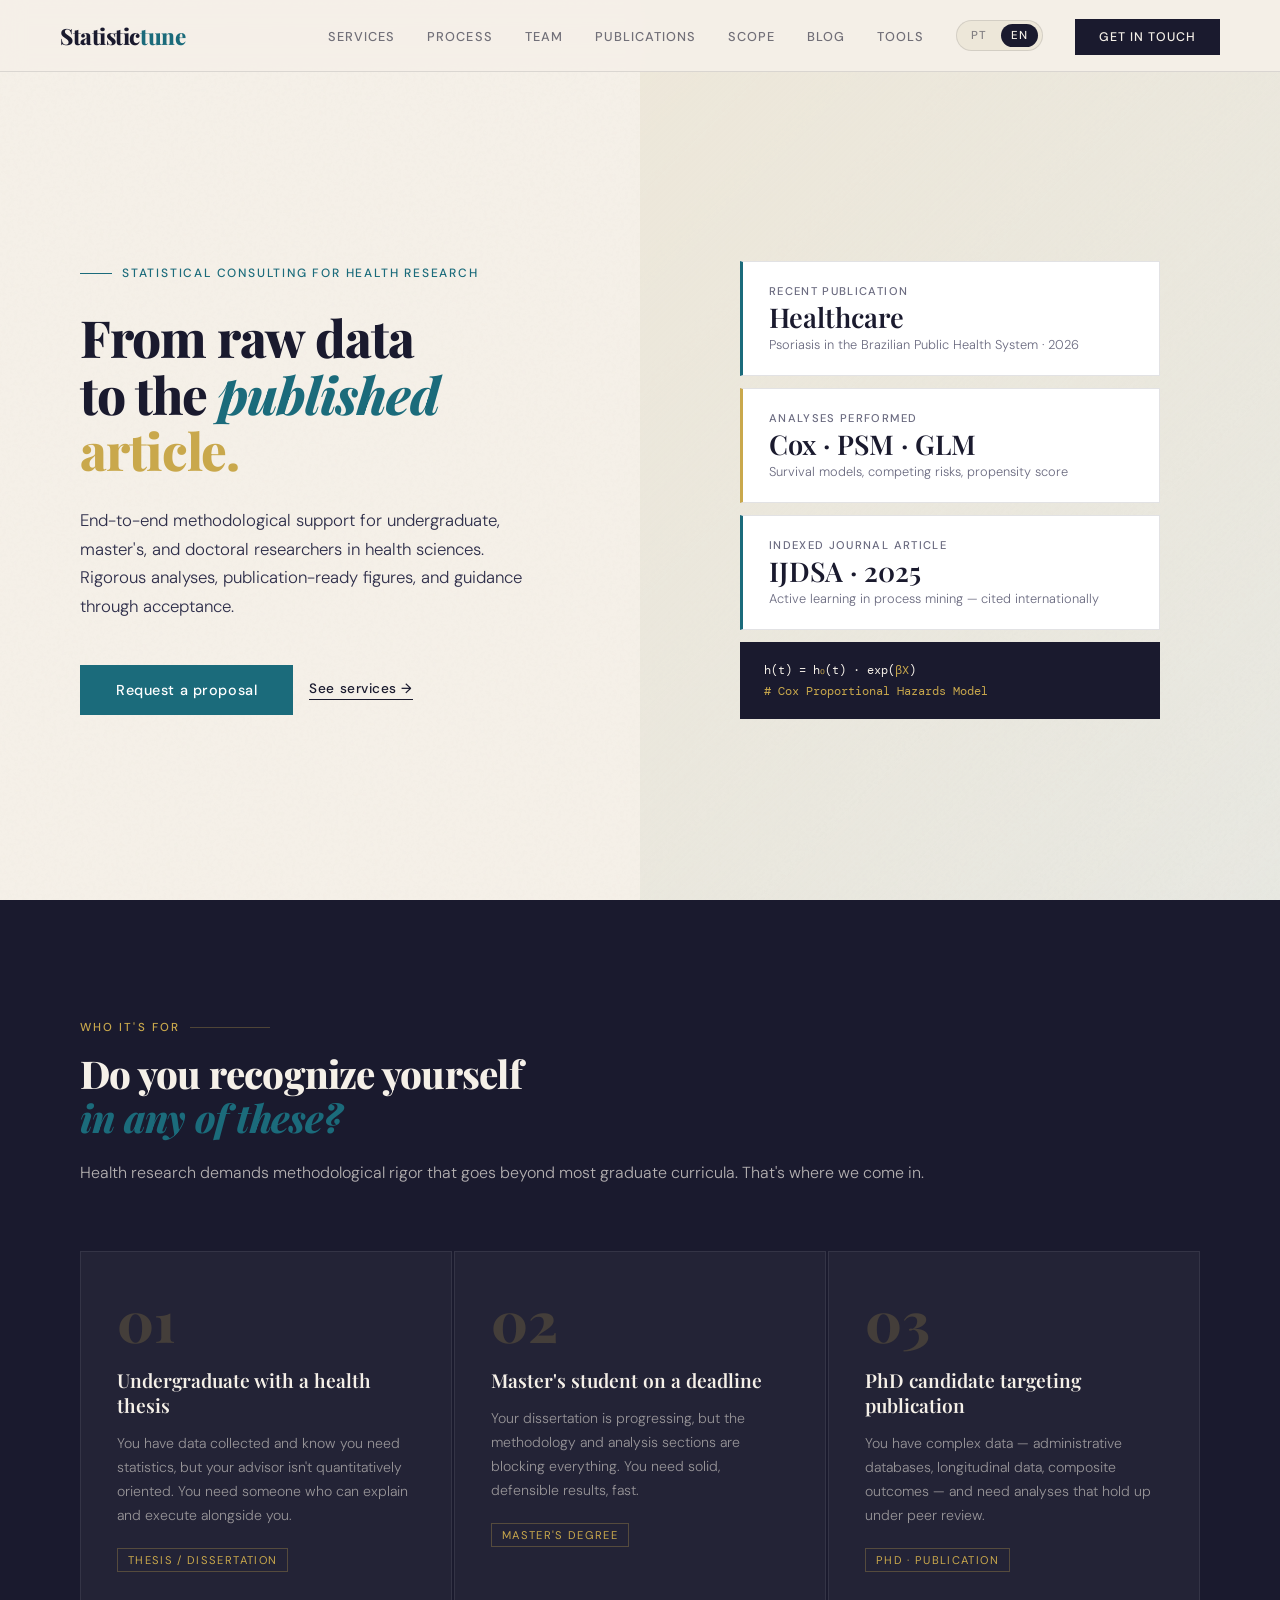
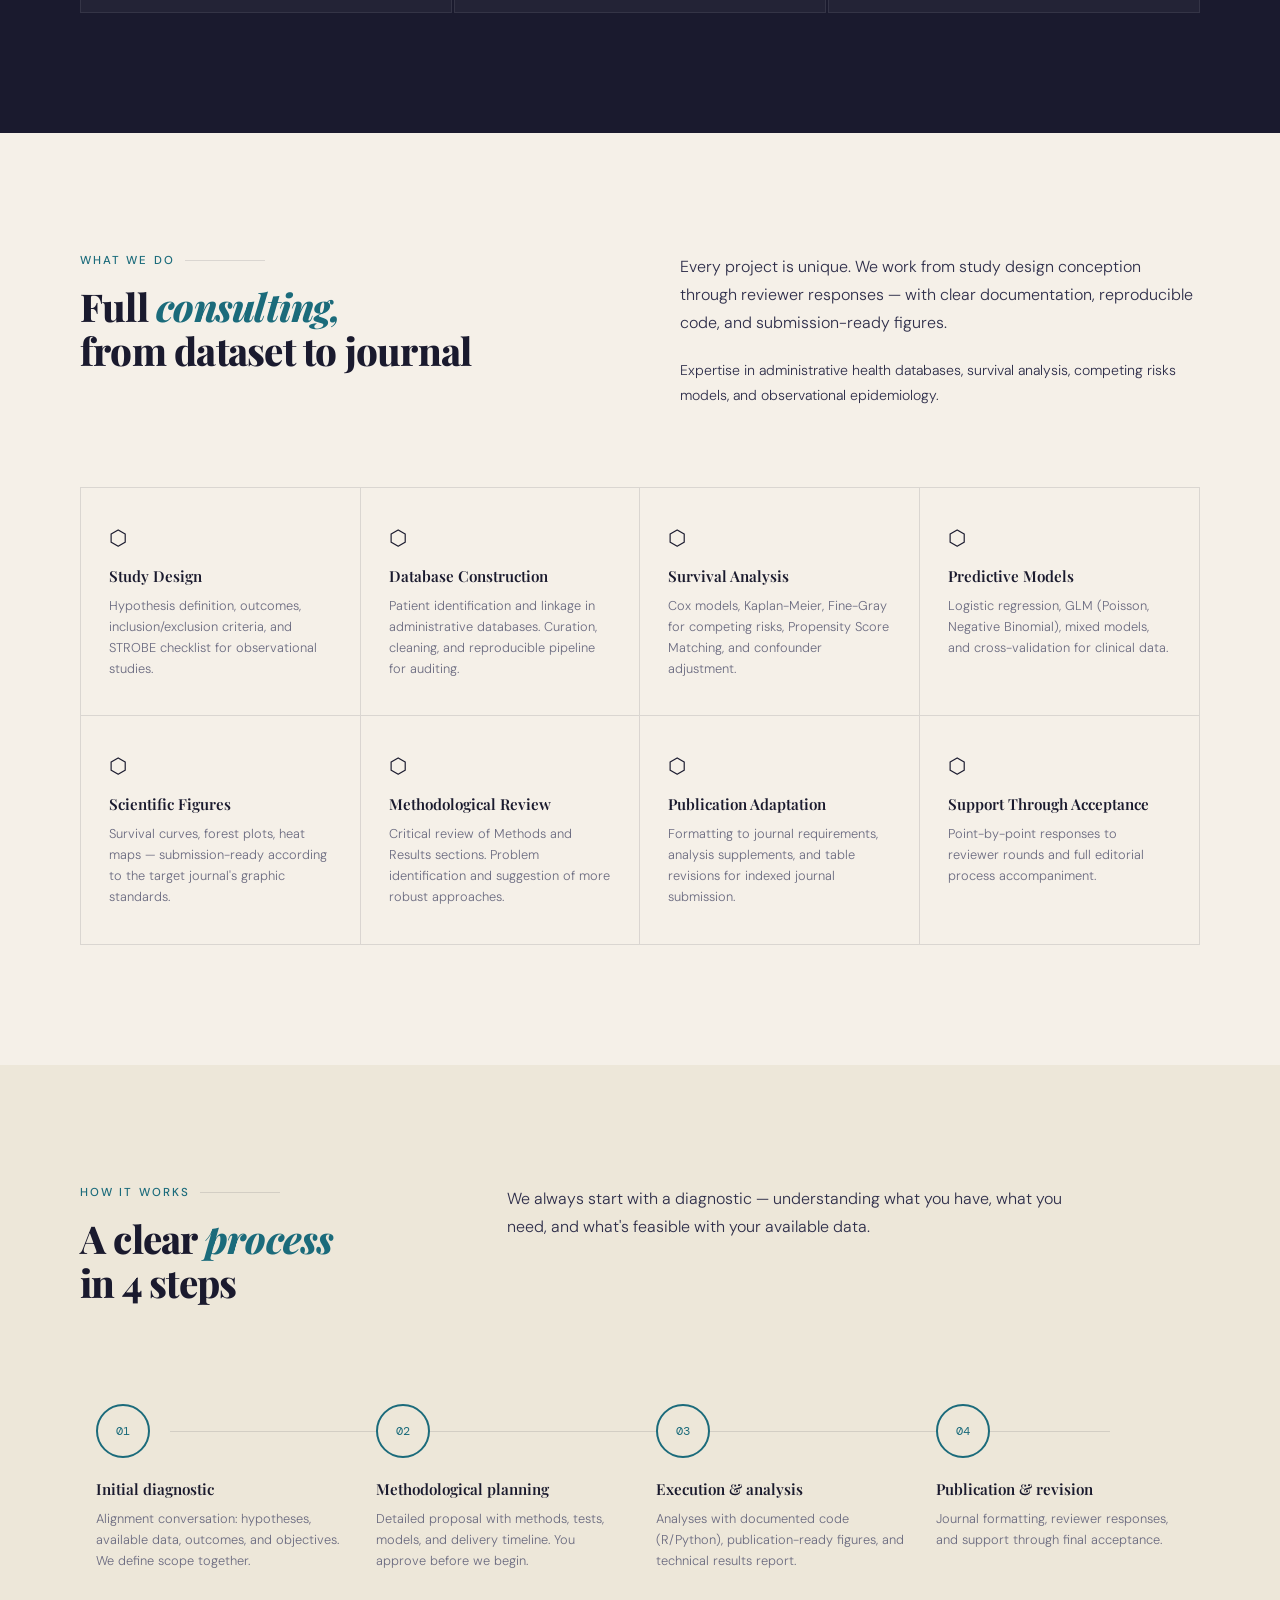
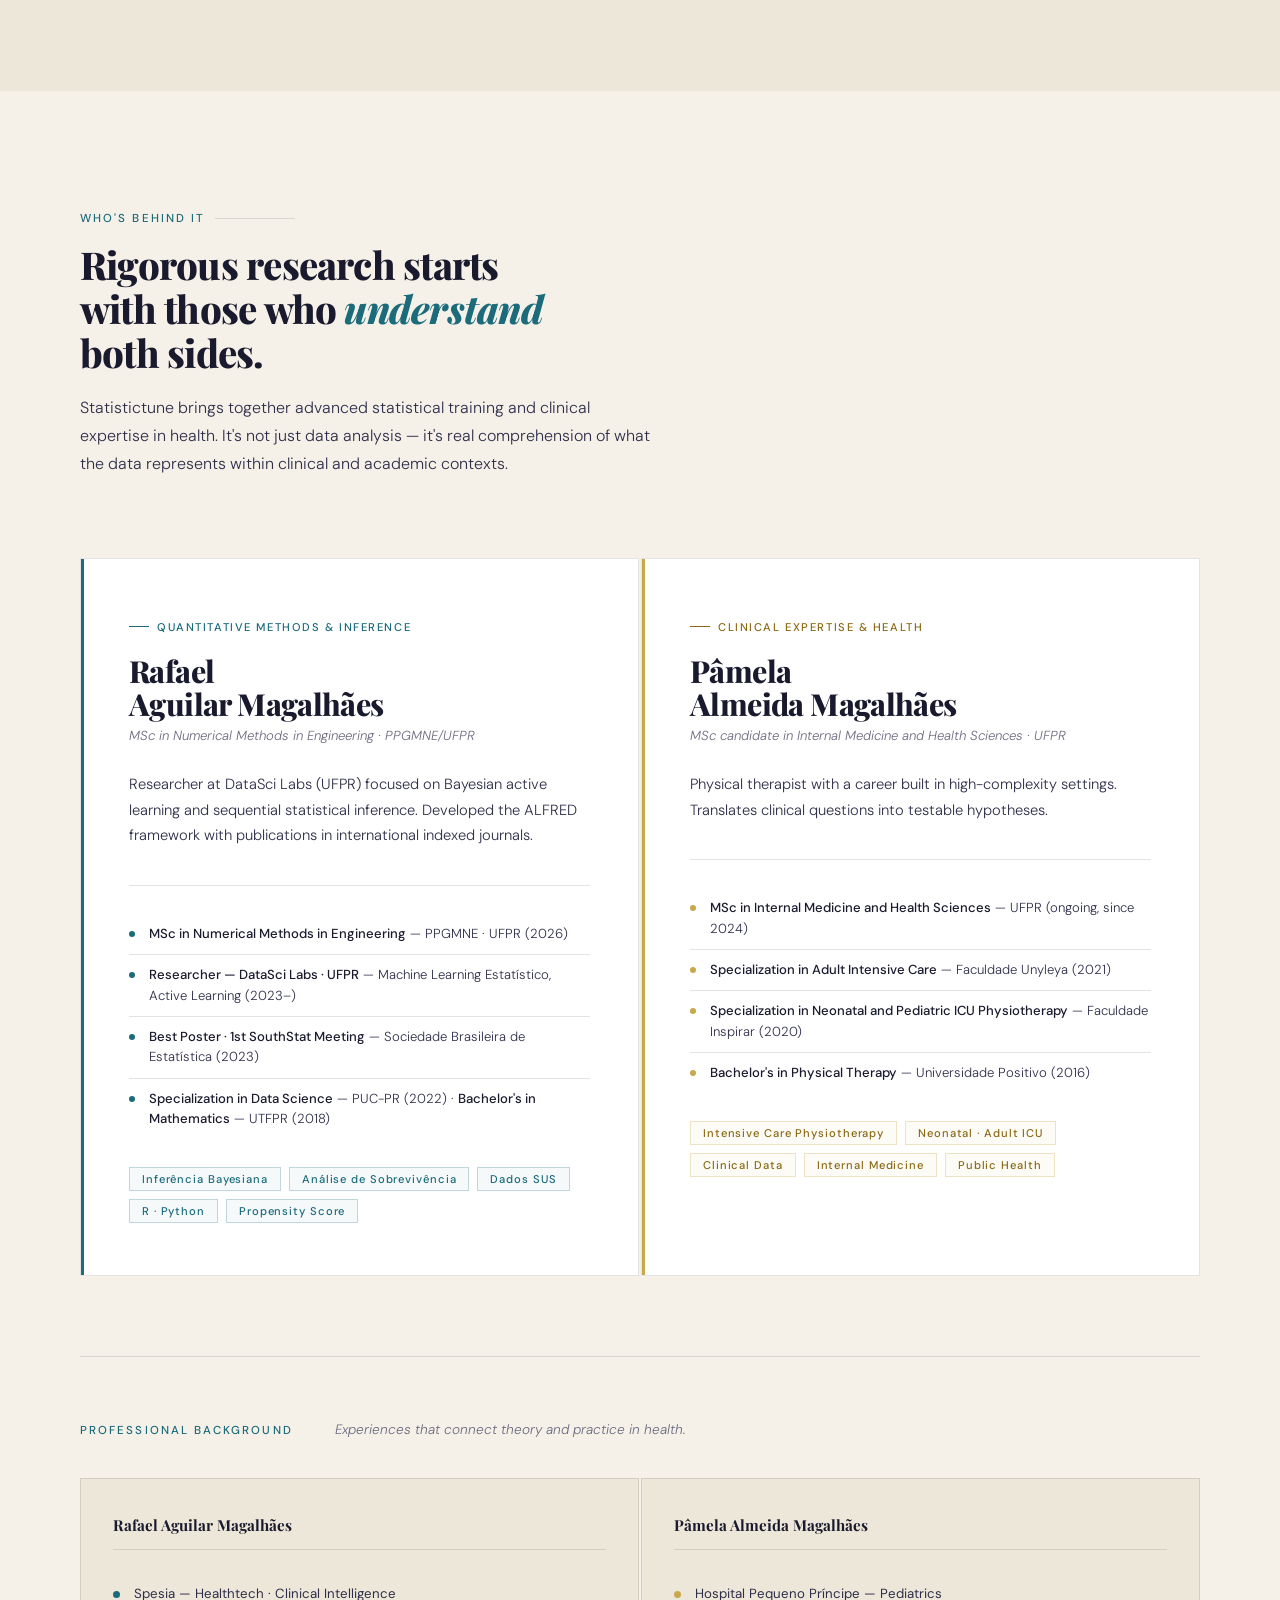
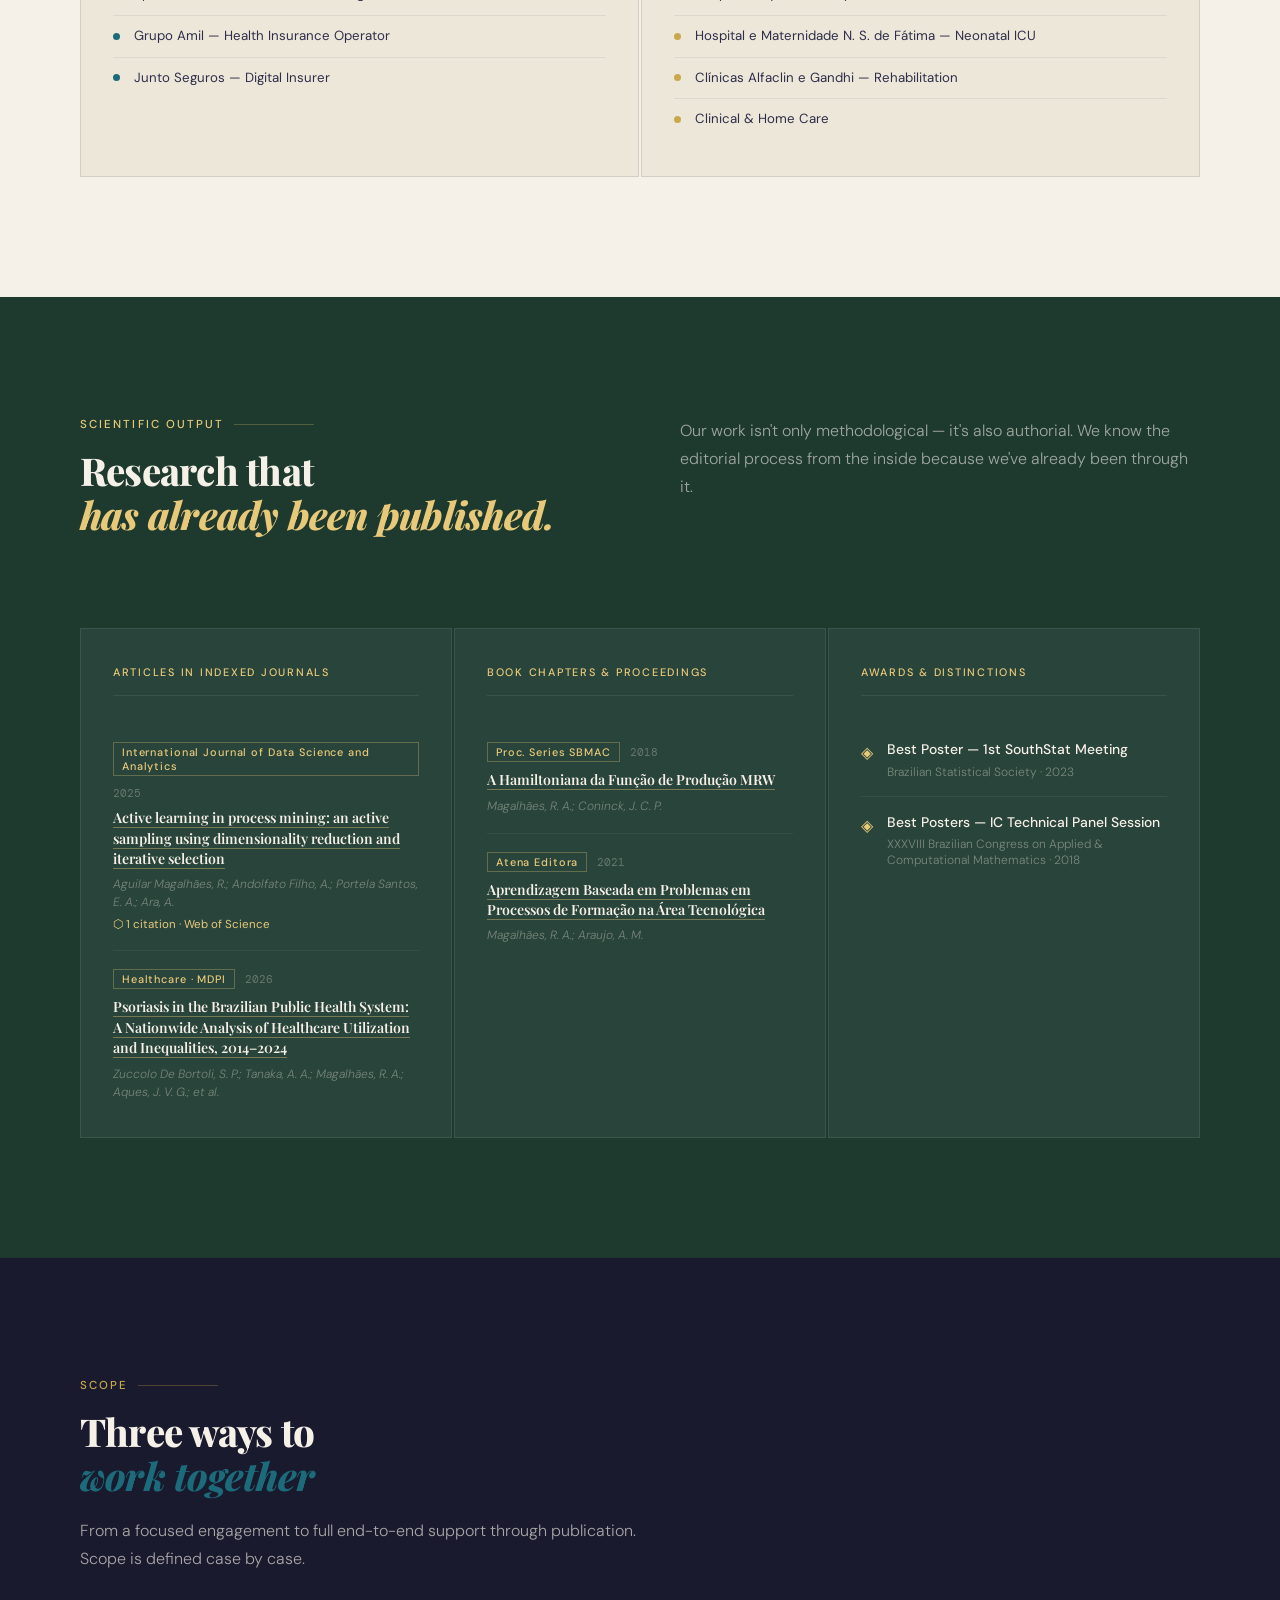
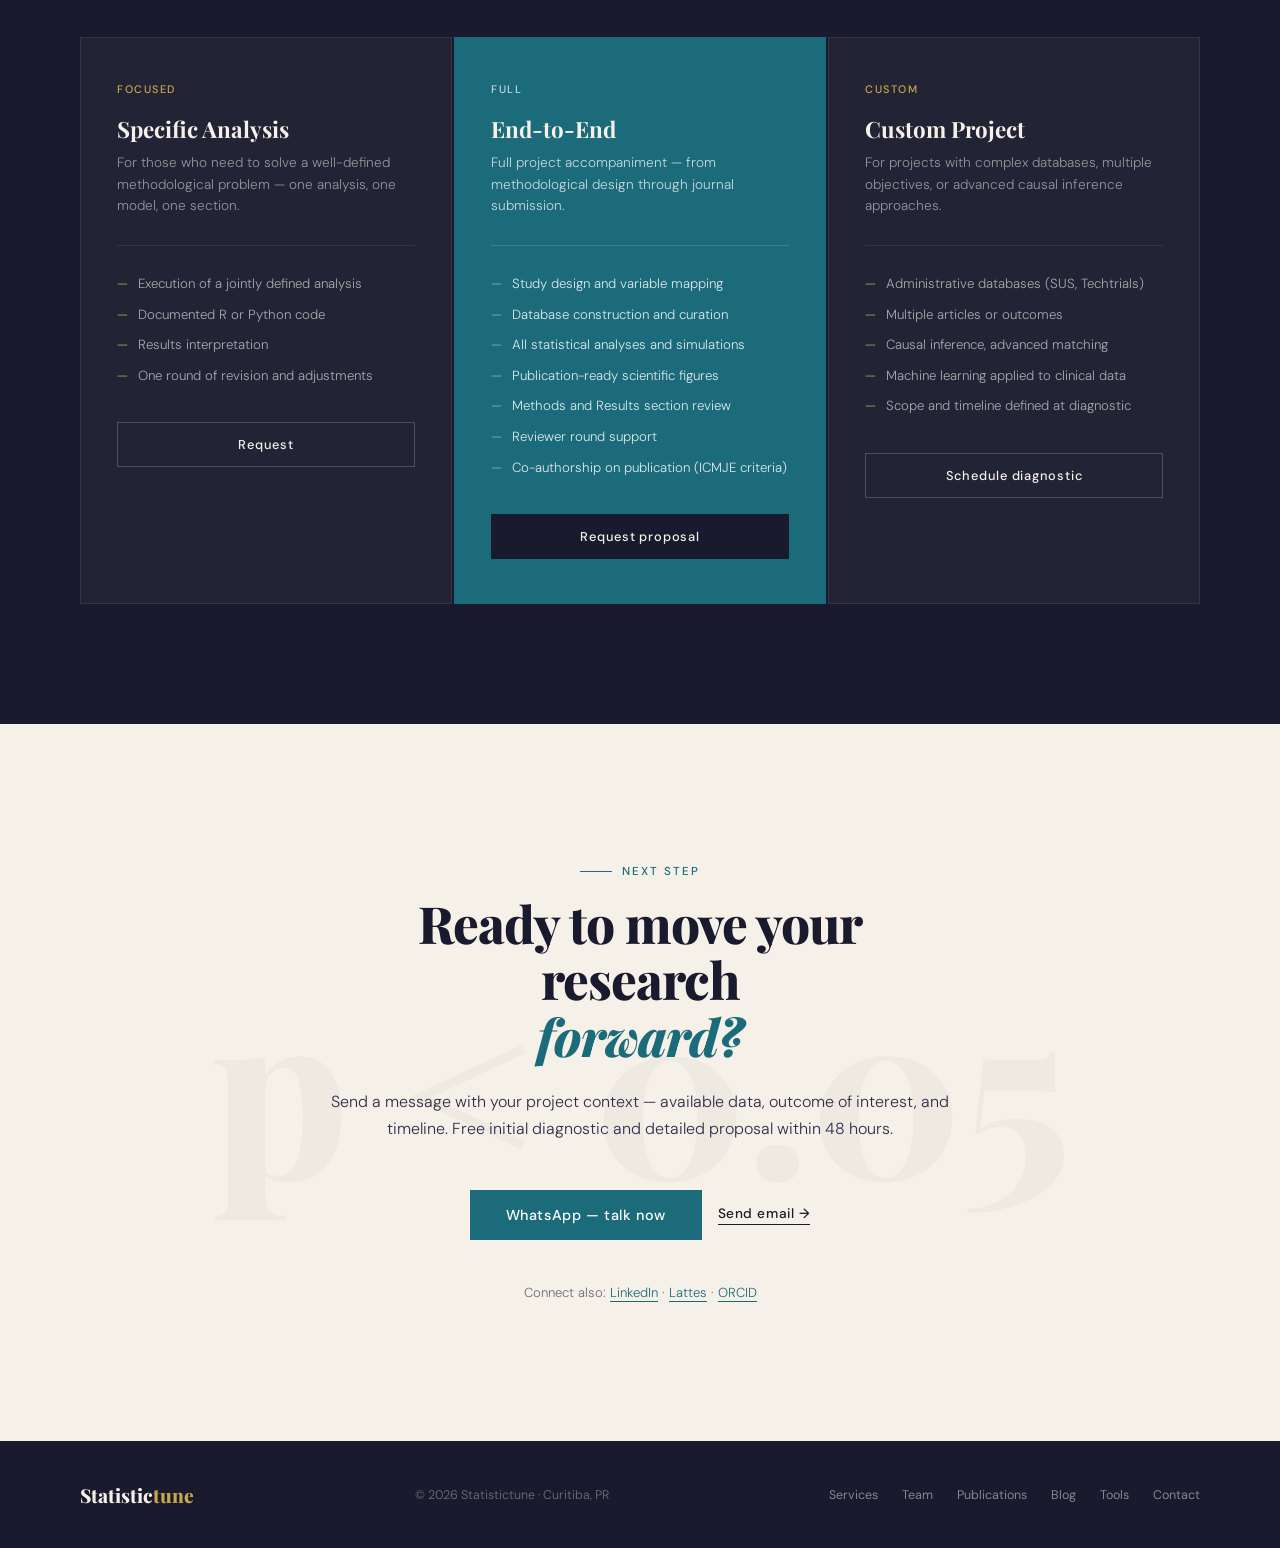
==== commit 2a34c802: "Ferramenta de Amostragem" ====
--- a/index.html
+++ b/index.html
@@ -259,6 +259,7 @@
     <li><a href="#publicacoes" data-i18n="nav-publications">Publicações</a></li>
     <li><a href="#escopo" data-i18n="nav-scope">Escopo</a></li>
     <li><a href="blog/" data-i18n="nav-blog">Blog</a></li>
+    <li><a href="ferramentas/index.html" data-i18n="nav-tools">Ferramentas</a></li>
     <li>
       <div class="lang-toggle" role="group" aria-label="Language selector">
         <button class="lang-btn active" id="btn-pt" onclick="setLang('pt')">PT</button>
@@ -526,6 +527,7 @@
     <a href="#sobre" data-i18n="nav-team">Equipe</a>
     <a href="#publicacoes" data-i18n="nav-publications">Publicações</a>
     <a href="blog/" data-i18n="nav-blog">Blog</a>
+    <a href="ferramentas/index.html" data-i18n="nav-tools">Ferramentas</a>
     <a href="#contato" data-i18n="nav-cta-plain">Contato</a>
   </div>
 </footer>
